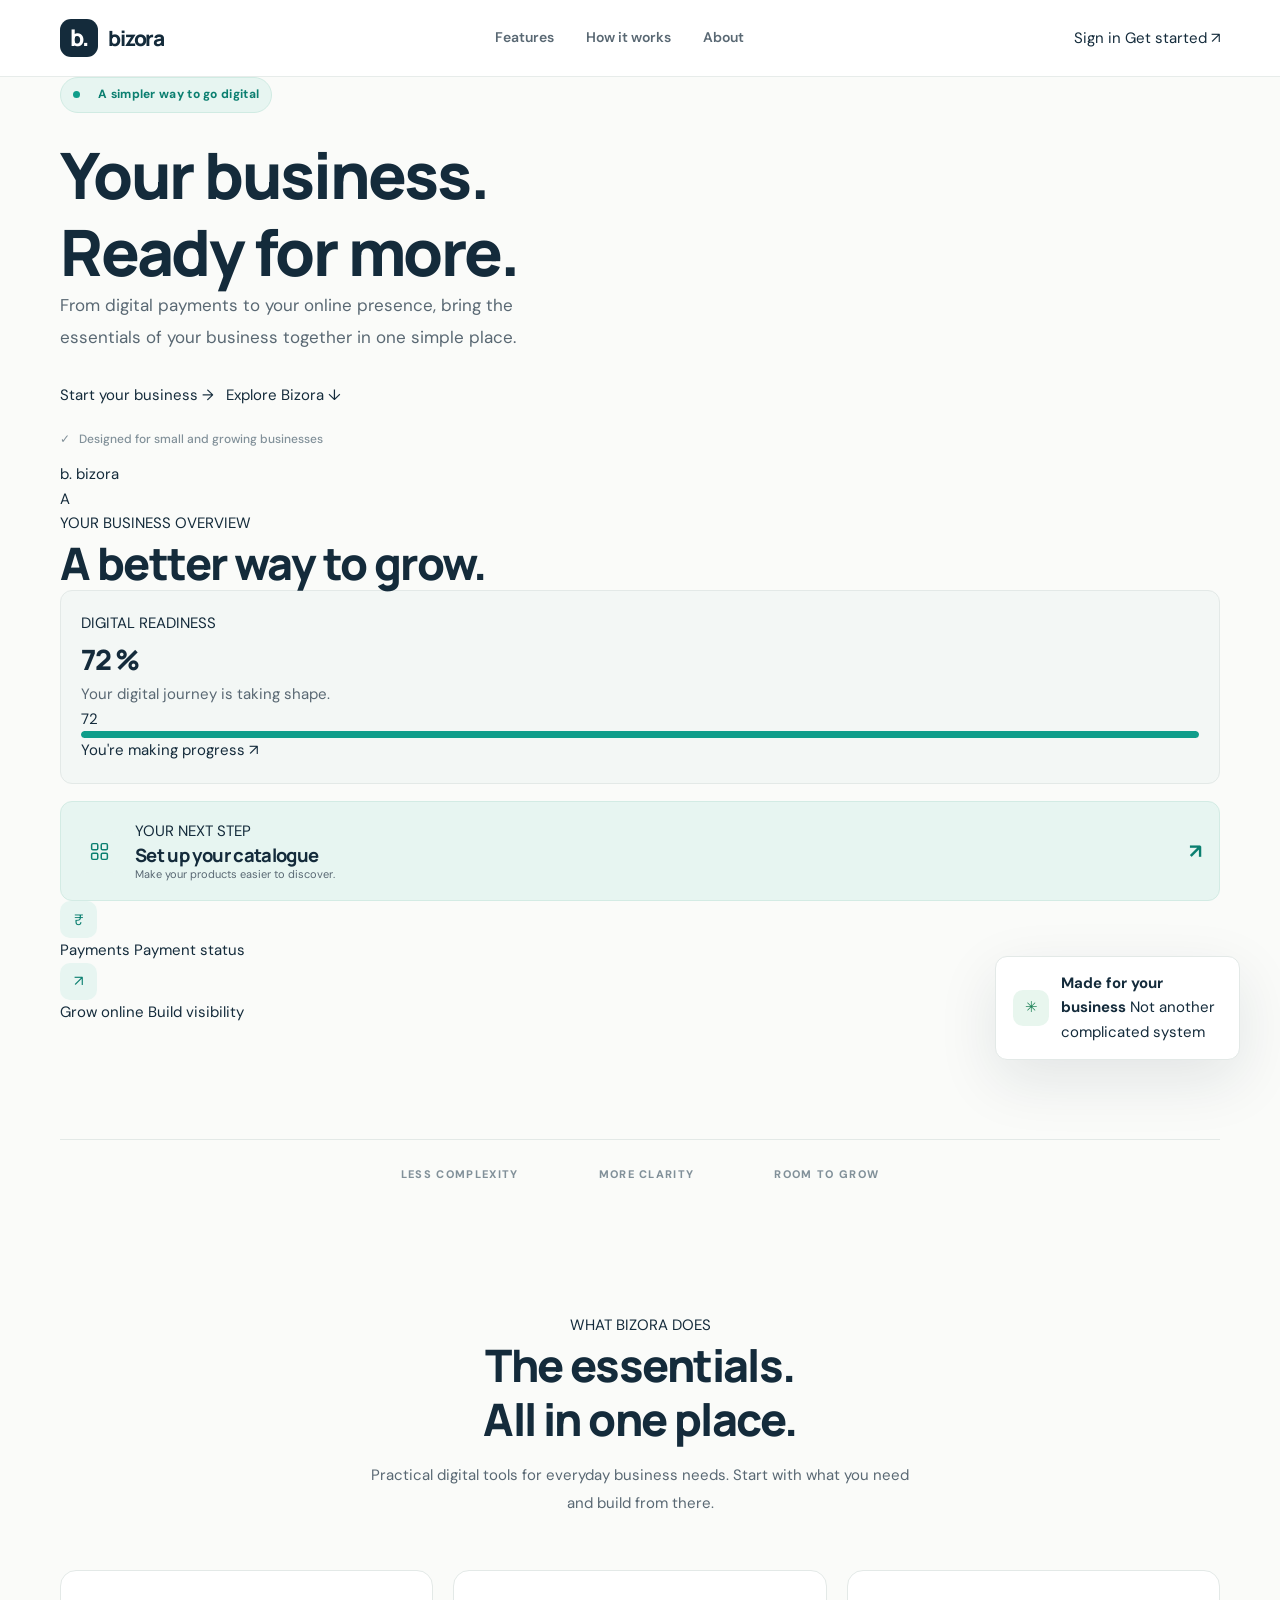
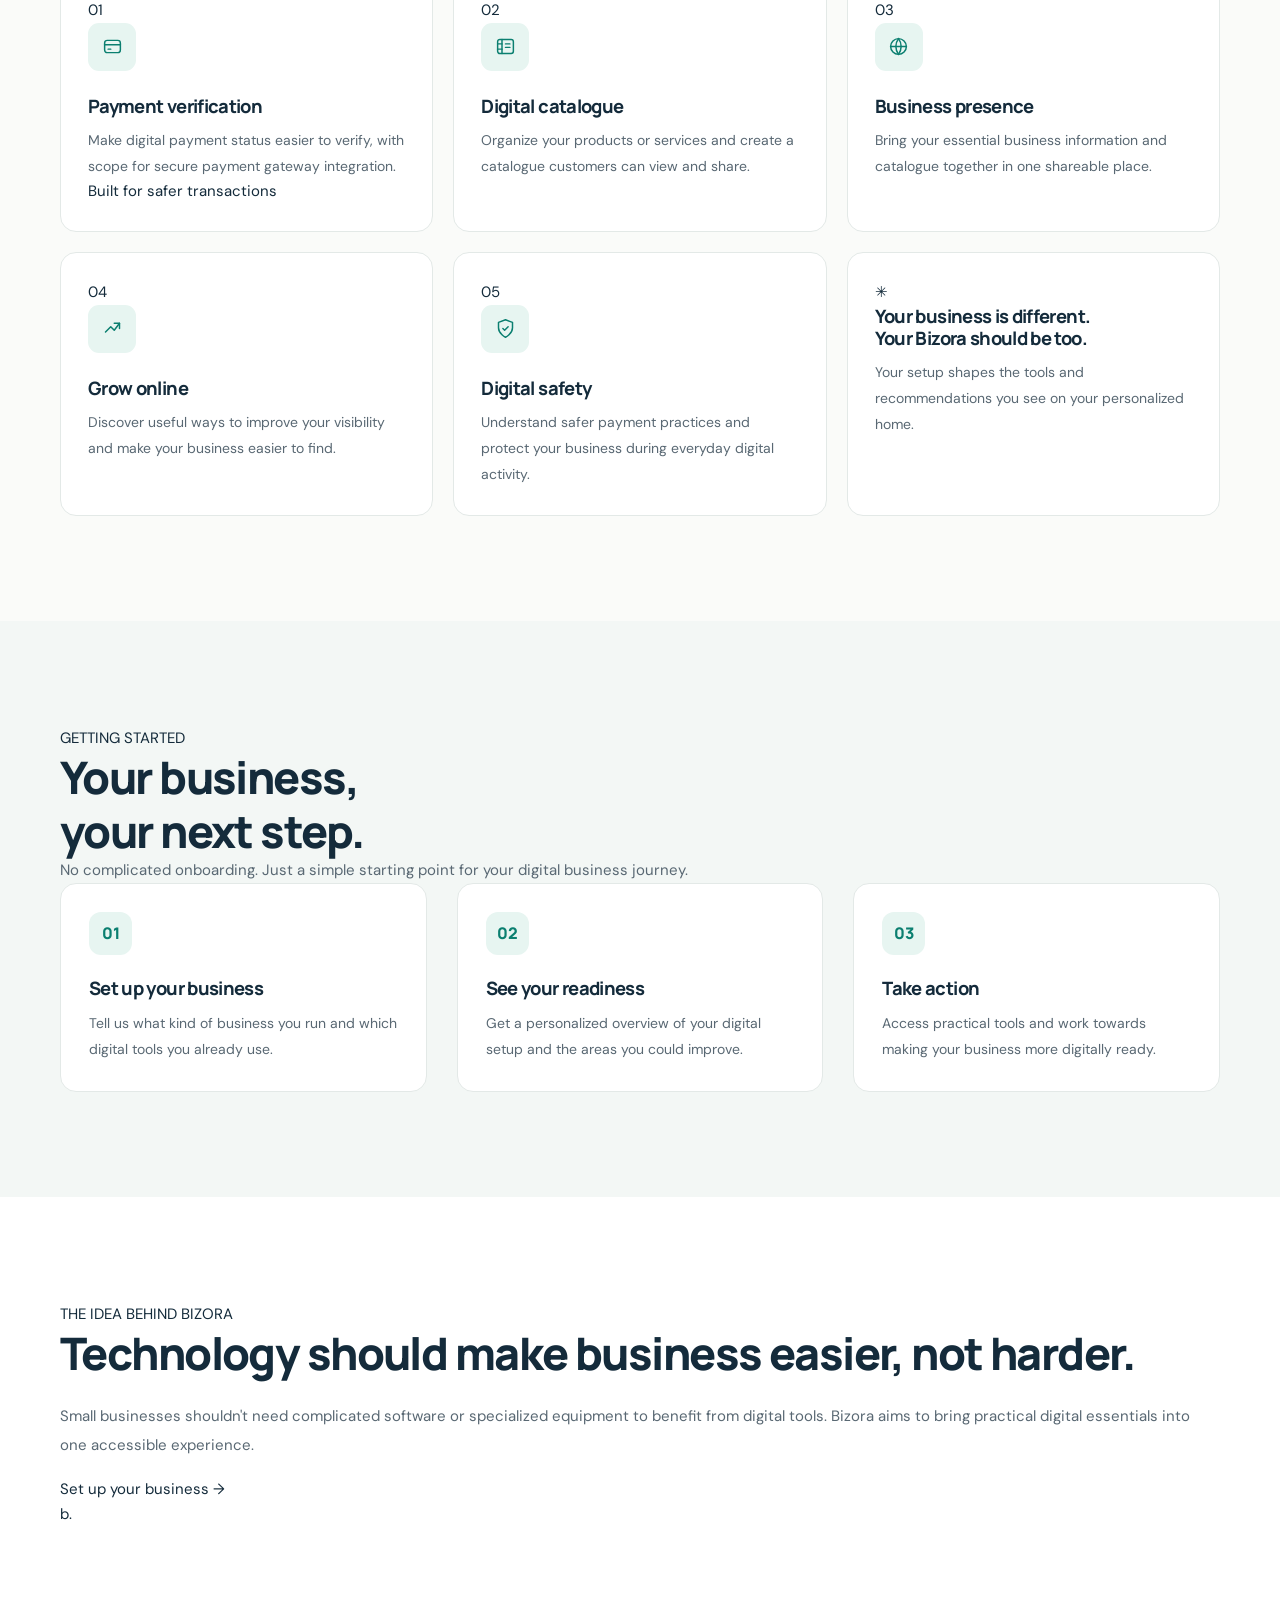
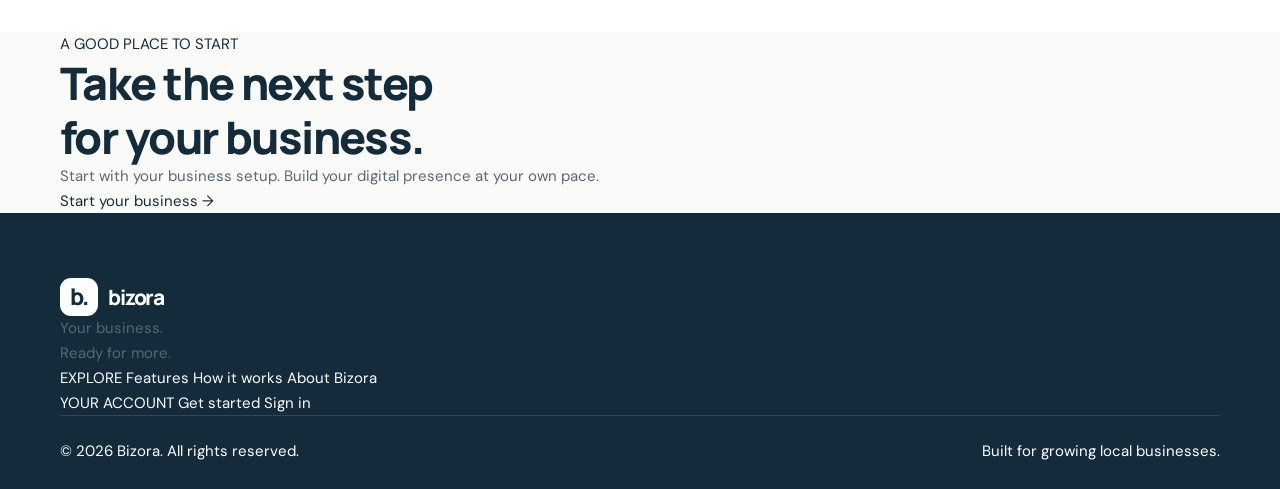
==== index.html @ ee517cd7 "Rename home.html to index.html" ====
<!DOCTYPE html>
<html lang="en">
<head>
    <meta charset="UTF-8">
    <meta name="viewport" content="width=device-width, initial-scale=1.0">

    <meta name="theme-color" content="#f8faf8">
    <meta
        name="description"
        content="Bizora helps small and growing businesses simplify digital payments, create product catalogues, improve online presence and stay safer online."
    >

    <title>Bizora — Your Business, Digitally Ready</title>

    <!-- Fonts -->
    <link rel="preconnect" href="https://fonts.googleapis.com">
    <link rel="preconnect" href="https://fonts.gstatic.com" crossorigin>
    <link
        href="https://fonts.googleapis.com/css2?family=DM+Sans:wght@400;500;600;700&family=Manrope:wght@400;500;600;700;800&display=swap"
        rel="stylesheet"
    >

    <!-- Stylesheet -->
    <link rel="stylesheet" href="style.css">

    <!-- JavaScript -->
    <script src="home.js" defer></script>
</head>

<body>

    <!-- =========================
         HEADER
    ========================== -->

    <header class="site-header">
        <div class="container header-inner">

            <a href="home.html" class="brand" aria-label="Bizora home">
                <span class="brand-mark" aria-hidden="true">b.</span>
                <span class="brand-name">bizora</span>
            </a>

            <nav class="desktop-nav" aria-label="Main navigation">
                <a href="#features">Features</a>
                <a href="#how-it-works">How it works</a>
                <a href="#about">About</a>
            </nav>

            <div class="header-actions">
                <a href="login.html" class="sign-in-link">Sign in</a>

                <a href="register.html" class="button button-small button-dark">
                    Get started
                    <span aria-hidden="true">↗</span>
                </a>
            </div>

        </div>
    </header>


    <main>

        <!-- =========================
             HERO SECTION
        ========================== -->

        <section class="hero-section">
            <div class="hero-background" aria-hidden="true"></div>

            <div class="container hero-layout">

                <div class="hero-content">

                    <div class="eyebrow">
                        <span class="status-dot"></span>
                        A simpler way to go digital
                    </div>

                    <h1>
                        Your business.<br>
                        <span class="heading-accent">Ready for more.</span>
                    </h1>

                    <p class="hero-description">
                        From digital payments to your online presence,
                        bring the essentials of your business together
                    in one simple place.
                    </p>

                    <div class="hero-actions">

                        <a href="register.html" class="button button-dark button-large">
                            Start your business
                            <span aria-hidden="true">→</span>
                        </a>

                        <a href="#features" class="text-link">
                            Explore Bizora
                            <span aria-hidden="true">↓</span>
                        </a>

                    </div>

                    <div class="hero-note">
                        <span aria-hidden="true">✓</span>
                        Designed for small and growing businesses
                    </div>

                </div>


                <!-- Product preview -->

                <div class="hero-visual" aria-label="Preview of the Bizora business dashboard">

                    <div class="visual-decoration visual-decoration-one"></div>
                    <div class="visual-decoration visual-decoration-two"></div>

                    <div class="preview-window">

                        <div class="preview-topbar">

                            <div class="preview-brand">
                                <span class="preview-brand-mark">b.</span>
                                <span>bizora</span>
                            </div>

                            <span class="preview-avatar" aria-hidden="true">A</span>

                        </div>


                        <div class="preview-content">

                            <div class="preview-greeting">
                                <span>YOUR BUSINESS OVERVIEW</span>
                                <h2>A better way to grow.</h2>
                            </div>


                            <!-- Readiness preview -->

                            <div class="readiness-card">

                                <div class="readiness-card-top">

                                    <div>
                                        <span class="card-overline">
                                            DIGITAL READINESS
                                        </span>

                                        <div class="readiness-number">
                                            <span>72</span>
                                            <span class="readiness-percent">%</span>
                                        </div>

                                        <p class="readiness-caption">
                                            Your digital journey is taking shape.
                                        </p>
                                    </div>

                                    <div
                                        class="readiness-ring"
                                        role="img"
                                        aria-label="Illustrative digital readiness score of 72 percent"
                                    >
                                        <div class="readiness-ring-inner">
                                            <span>72</span>
                                        </div>
                                    </div>

                                </div>

                                <div
                                    class="progress-track"
                                    role="presentation"
                                >
                                    <div class="progress-fill"></div>
                                </div>

                                <div class="readiness-footer">
                                    <span>You're making progress</span>
                                    <span class="progress-indicator">↗</span>
                                </div>

                            </div>


                            <!-- Recommended action -->

                            <div class="recommendation-card">

                                <div class="recommendation-icon" aria-hidden="true">
                                    <svg
                                        viewBox="0 0 24 24"
                                        fill="none"
                                        stroke="currentColor"
                                        stroke-width="1.7"
                                        stroke-linecap="round"
                                        stroke-linejoin="round"
                                    >
                                        <rect x="3" y="3" width="7" height="7" rx="1.5"/>
                                        <rect x="14" y="3" width="7" height="7" rx="1.5"/>
                                        <rect x="3" y="14" width="7" height="7" rx="1.5"/>
                                        <rect x="14" y="14" width="7" height="7" rx="1.5"/>
                                    </svg>
                                </div>

                                <div class="recommendation-content">
                                    <span class="recommendation-label">
                                        YOUR NEXT STEP
                                    </span>

                                    <h3>Set up your catalogue</h3>

                                    <p>
                                        Make your products easier to discover.
                                    </p>
                                </div>

                                <span class="recommendation-arrow" aria-hidden="true">
                                    ↗
                                </span>

                            </div>


                            <!-- Feature preview -->

                            <div class="preview-quick-actions">

                                <div class="preview-action">
                                    <span class="quick-action-icon payment-icon" aria-hidden="true">
                                        ₹
                                    </span>

                                    <span class="quick-action-title">
                                        Payments
                                    </span>

                                    <span class="quick-action-description">
                                        Payment status
                                    </span>
                                </div>

                                <div class="preview-action">
                                    <span class="quick-action-icon growth-icon" aria-hidden="true">
                                        ↗
                                    </span>

                                    <span class="quick-action-title">
                                        Grow online
                                    </span>

                                    <span class="quick-action-description">
                                        Build visibility
                                    </span>
                                </div>

                            </div>

                        </div>

                    </div>


                    <!-- Floating decorative note -->

                    <div class="floating-note">
                        <span class="floating-note-icon" aria-hidden="true">✳</span>

                        <div>
                            <strong>Made for your business</strong>
                            <span>Not another complicated system</span>
                        </div>
                    </div>

                </div>

            </div>


            <div class="container hero-bottom">
                <span>LESS COMPLEXITY</span>
                <span class="hero-bottom-line"></span>
                <span>MORE CLARITY</span>
                <span class="hero-bottom-line"></span>
                <span>ROOM TO GROW</span>
            </div>

        </section>


        <!-- =========================
             FEATURES
        ========================== -->

        <section class="features-section section-padding" id="features">

            <div class="container">

                <div class="section-heading">

                    <div>
                        <span class="section-eyebrow">
                            WHAT BIZORA DOES
                        </span>

                        <h2>
                            The essentials.<br>
                            <span class="heading-accent">All in one place.</span>
                        </h2>
                    </div>

                    <p>
                        Practical digital tools for everyday business needs.
                        Start with what you need and build from there.
                    </p>

                </div>


                <div class="features-grid">

                    <!-- Feature 1 -->

                    <article class="feature-card feature-card-primary">

                        <div class="feature-card-top">
                            <span class="feature-number">01</span>

                            <span class="feature-icon" aria-hidden="true">
                                <svg
                                    viewBox="0 0 24 24"
                                    fill="none"
                                    stroke="currentColor"
                                    stroke-width="1.7"
                                    stroke-linecap="round"
                                    stroke-linejoin="round"
                                >
                                    <rect x="3" y="5" width="18" height="14" rx="3"/>
                                    <path d="M3 10h18"/>
                                    <path d="M7 15h3"/>
                                </svg>
                            </span>
                        </div>

                        <h3>Payment verification</h3>

                        <p>
                            Make digital payment status easier to verify,
                            with scope for secure payment gateway integration.
                        </p>

                        <span class="feature-status">
                            Built for safer transactions
                        </span>

                    </article>


                    <!-- Feature 2 -->

                    <article class="feature-card">

                        <div class="feature-card-top">
                            <span class="feature-number">02</span>

                            <span class="feature-icon" aria-hidden="true">
                                <svg
                                    viewBox="0 0 24 24"
                                    fill="none"
                                    stroke="currentColor"
                                    stroke-width="1.7"
                                    stroke-linecap="round"
                                    stroke-linejoin="round"
                                >
                                    <rect x="3" y="4" width="18" height="16" rx="2.5"/>
                                    <path d="M8 4v16"/>
                                    <path d="M3 9h5"/>
                                    <path d="M3 15h5"/>
                                    <path d="M12 9h5"/>
                                    <path d="M12 13h5"/>
                                </svg>
                            </span>
                        </div>

                        <h3>Digital catalogue</h3>

                        <p>
                            Organize your products or services and create
                            a catalogue customers can view and share.
                        </p>

                    </article>


                    <!-- Feature 3 -->

                    <article class="feature-card">

                        <div class="feature-card-top">
                            <span class="feature-number">03</span>

                            <span class="feature-icon" aria-hidden="true">
                                <svg
                                    viewBox="0 0 24 24"
                                    fill="none"
                                    stroke="currentColor"
                                    stroke-width="1.7"
                                    stroke-linecap="round"
                                    stroke-linejoin="round"
                                >
                                    <circle cx="12" cy="12" r="9"/>
                                    <path d="M3 12h18"/>
                                    <path d="M12 3a15 15 0 0 1 0 18"/>
                                    <path d="M12 3a15 15 0 0 0 0 18"/>
                                </svg>
                            </span>
                        </div>

                        <h3>Business presence</h3>

                        <p>
                            Bring your essential business information and
                            catalogue together in one shareable place.
                        </p>

                    </article>


                    <!-- Feature 4 -->

                    <article class="feature-card">

                        <div class="feature-card-top">
                            <span class="feature-number">04</span>

                            <span class="feature-icon" aria-hidden="true">
                                <svg
                                    viewBox="0 0 24 24"
                                    fill="none"
                                    stroke="currentColor"
                                    stroke-width="1.7"
                                    stroke-linecap="round"
                                    stroke-linejoin="round"
                                >
                                    <path d="M4 16l6-6 4 4 6-8"/>
                                    <path d="M14 6h6v6"/>
                                </svg>
                            </span>
                        </div>

                        <h3>Grow online</h3>

                        <p>
                            Discover useful ways to improve your visibility
                            and make your business easier to find.
                        </p>

                    </article>


                    <!-- Feature 5 -->

                    <article class="feature-card">

                        <div class="feature-card-top">
                            <span class="feature-number">05</span>

                            <span class="feature-icon" aria-hidden="true">
                                <svg
                                    viewBox="0 0 24 24"
                                    fill="none"
                                    stroke="currentColor"
                                    stroke-width="1.7"
                                    stroke-linecap="round"
                                    stroke-linejoin="round"
                                >
                                    <path d="M12 22s8-4 8-11V5l-8-3-8 3v6c0 7 8 11 8 11z"/>
                                    <path d="m9 12 2 2 4-4"/>
                                </svg>
                            </span>
                        </div>

                        <h3>Digital safety</h3>

                        <p>
                            Understand safer payment practices and protect
                            your business during everyday digital activity.
                        </p>

                    </article>


                    <!-- Feature 6 -->

                    <article class="feature-card feature-card-note">

                        <span class="note-symbol" aria-hidden="true">✳</span>

                        <h3>
                            Your business is different.<br>
                            Your Bizora should be too.
                        </h3>

                        <p>
                            Your setup shapes the tools and recommendations
                            you see on your personalized home.
                        </p>

                    </article>

                </div>

            </div>

        </section>


        <!-- =========================
             HOW IT WORKS
        ========================== -->

        <section class="how-section section-padding" id="how-it-works">

            <div class="container">

                <div class="how-heading">

                    <span class="section-eyebrow">
                        GETTING STARTED
                    </span>

                    <h2>
                        Your business,<br>
                        <span class="heading-accent">your next step.</span>
                    </h2>

                    
                    <p>
                        No complicated onboarding. Just a simple starting point
                        for your digital business journey.
                    </p>

                </div>


                <div class="steps-grid">

                    <article class="step-card">

                        <div class="step-top">
                            <span class="step-number">01</span>
                            <span class="step-line"></span>
                        </div>

                        <h3>Set up your business</h3>

                        <p>
                            Tell us what kind of business you run and which
                            digital tools you already use.
                        </p>

                    </article>


                    <article class="step-card">

                        <div class="step-top">
                            <span class="step-number">02</span>
                            <span class="step-line"></span>
                        </div>

                        <h3>See your readiness</h3>

                        <p>
                            Get a personalized overview of your digital setup
                            and the areas you could improve.
                        </p>

                    </article>


                    <article class="step-card">

                        <div class="step-top">
                            <span class="step-number">03</span>
                            <span class="step-line"></span>
                        </div>

                        <h3>Take action</h3>

                        <p>
                            Access practical tools and work towards making
                            your business more digitally ready.
                        </p>

                    </article>

                </div>

            </div>

        </section>


        <!-- =========================
             ABOUT
        ========================== -->

        <section class="about-section section-padding" id="about">

            <div class="container">

                <div class="about-card">

                    <div class="about-content">

                        <span class="section-eyebrow">
                            THE IDEA BEHIND BIZORA
                        </span>

                        <h2>
                            Technology should make business easier,
                            <span>not harder.</span>
                        </h2>

                        <p>
                            Small businesses shouldn't need complicated software
                            or specialized equipment to benefit from digital tools.
                            Bizora aims to bring practical digital essentials
                            into one accessible experience.
                        </p>

                        <a href="register.html" class="button button-light button-large">
                            Set up your business
                            <span aria-hidden="true">→</span>
                        </a>

                    </div>

                    <div class="about-decoration" aria-hidden="true">

                        <div class="about-circle about-circle-one"></div>
                        <div class="about-circle about-circle-two"></div>
                        <div class="about-circle about-circle-three"></div>

                        <div class="about-center-mark">b.</div>

                    </div>

                </div>

            </div>

        </section>


        <!-- =========================
             FINAL CTA
        ========================== -->

        <section class="final-cta-section">

            <div class="container final-cta-inner">

                <div>
                    <span class="section-eyebrow">
                        A GOOD PLACE TO START
                    </span>

                    <h2>
                        Take the next step<br>
                        for your business.
                    </h2>

                    <p>
                        Start with your business setup. Build your digital
                        presence at your own pace.
                    </p>
                </div>

                <a href="register.html" class="button button-dark button-large">
                    Start your business
                    <span aria-hidden="true">→</span>
                </a>

            </div>

        </section>

    </main>


    <!-- =========================
         FOOTER
    ========================== -->

    <footer class="site-footer">

        <div class="container">

            <div class="footer-main">

                <div class="footer-brand-block">

                    <a href="home.html" class="brand" aria-label="Bizora home">
                        <span class="brand-mark" aria-hidden="true">b.</span>
                        <span class="brand-name">bizora</span>
                    </a>

                    <p>
                        Your business.<br>
                        Ready for more.
                    </p>

                </div>


                <div class="footer-links-group">

                    <span class="footer-heading">EXPLORE</span>

                    <a href="#features">Features</a>
                    <a href="#how-it-works">How it works</a>
                    <a href="#about">About Bizora</a>

                </div>


                <div class="footer-links-group">

                    <span class="footer-heading">YOUR ACCOUNT</span>

                    <a href="register.html">Get started</a>
                    <a href="login.html">Sign in</a>

                </div>

            </div>


            <div class="footer-bottom">

                <span>
                    © <span id="current-year">2026</span> Bizora.
                    All rights reserved.
                </span>

                <span class="footer-tagline">
                    Built for growing local businesses.
                </span>

            </div>

        </div>

    </footer>

</body>
</html>
---- style.css ----
/* =========================================
   BIZORA — PREMIUM SAAS DESIGN SYSTEM
   Theme: Deep Navy + Fresh Teal + Warm White
   ========================================= */

/* ---------- 1. DESIGN TOKENS ---------- */

:root {
  --primary: #0F9D8A;
  --primary-hover: #0B7F70;
  --primary-light: #E7F5F1;

  --navy: #142B3B;
  --navy-light: #203F51;

  --background: #FAFBF9;
  --surface: #FFFFFF;
  --surface-soft: #F3F7F5;

  --text: #142B3B;
  --text-secondary: #596873;
  --text-muted: #819099;

  --border: #E3E9E7;
  --border-strong: #D3DEDA;

  --success: #21845A;
  --success-light: #E8F6EE;

  --warning: #B7791F;
  --warning-light: #FFF5E3;

  --error: #C44747;
  --error-light: #FDECEC;

  --shadow-sm: 0 2px 8px rgba(20, 43, 59, 0.04);
  --shadow-md: 0 8px 24px rgba(20, 43, 59, 0.07);
  --shadow-lg: 0 20px 60px rgba(20, 43, 59, 0.10);

  --radius-sm: 8px;
  --radius-md: 12px;
  --radius-lg: 16px;
  --radius-xl: 24px;

  --container: 1160px;

  --font-heading: "Manrope", sans-serif;
  --font-body: "DM Sans", sans-serif;

  --transition: 180ms ease;
}


/* ---------- 2. RESET & GLOBAL ---------- */

* {
  margin: 0;
  padding: 0;
  box-sizing: border-box;
}

html {
  scroll-behavior: smooth;
  scroll-padding-top: 90px;
}

body {
  font-family: var(--font-body);
  color: var(--text);
  background: var(--background);
  line-height: 1.65;
  font-size: 15px;
  -webkit-font-smoothing: antialiased;
  text-rendering: optimizeLegibility;
}

body,
button,
input,
textarea,
select {
  font-family: var(--font-body);
}

button,
input,
textarea,
select {
  font-size: inherit;
}

button,
a {
  -webkit-tap-highlight-color: transparent;
}

button {
  cursor: pointer;
}

a {
  color: inherit;
  text-decoration: none;
}

img,
svg {
  display: block;
  max-width: 100%;
}

ul {
  list-style: none;
}

h1,
h2,
h3,
h4 {
  font-family: var(--font-heading);
  color: var(--navy);
  line-height: 1.2;
  letter-spacing: -0.035em;
}

h1 {
  font-size: clamp(2.5rem, 5vw, 4.2rem);
  font-weight: 800;
}

h2 {
  font-size: clamp(2rem, 3.5vw, 2.8rem);
  font-weight: 800;
}

h3 {
  font-size: 1.15rem;
  font-weight: 750;
}

p {
  color: var(--text-secondary);
}

::selection {
  color: var(--navy);
  background: #BDECE2;
}

:focus-visible {
  outline: 3px solid rgba(15, 157, 138, 0.45);
  outline-offset: 3px;
}


/* ---------- 3. REUSABLE LAYOUT ---------- */

.container {
  width: min(var(--container), calc(100% - 48px));
  margin-inline: auto;
}

section {
  position: relative;
}

section[id] {
  scroll-margin-top: 90px;
}


/* ---------- 4. HEADER & NAVIGATION ---------- */

header {
  position: sticky;
  top: 0;
  z-index: 100;
  background: rgba(255, 255, 255, 0.92);
  border-bottom: 1px solid rgba(227, 233, 231, 0.85);
  backdrop-filter: blur(16px);
  -webkit-backdrop-filter: blur(16px);
}

header .container {
  min-height: 76px;
  display: flex;
  align-items: center;
  justify-content: space-between;
  gap: 28px;
}

/* Brand */

.brand,
.logo,
.brand-link {
  display: inline-flex;
  align-items: center;
  gap: 10px;
  flex-shrink: 0;
}

.brand-mark,
.logo-mark {
  width: 38px;
  height: 38px;
  display: grid;
  place-items: center;
  border-radius: 11px;
  background: var(--navy);
  color: #FFFFFF;
  font-family: var(--font-heading);
  font-size: 23px;
  font-weight: 800;
  letter-spacing: -0.07em;
}

.brand-name,
.logo-name {
  color: var(--navy);
  font-family: var(--font-heading);
  font-size: 21px;
  font-weight: 800;
  letter-spacing: -0.055em;
}

/* Navigation */

nav {
  display: flex;
  align-items: center;
  gap: 32px;
}

nav a {
  position: relative;
  color: var(--text-secondary);
  font-size: 14px;
  font-weight: 600;
  transition: color var(--transition);
}

nav a:hover {
  color: var(--primary);
}

nav a:not(.btn)::after {
  content: "";
  position: absolute;
  left: 0;
  right: 100%;
  bottom: -7px;
  height: 2px;
  background: var(--primary);
  transition: right var(--transition);
}

nav a:not(.btn):hover::after {
  right: 0;
}


/* ---------- 5. BUTTONS ---------- */

.btn {
  display: inline-flex;
  align-items: center;
  justify-content: center;
  gap: 9px;
  min-height: 46px;
  padding: 12px 21px;
  border: 1px solid transparent;
  border-radius: var(--radius-sm);
  font-size: 14px;
  font-weight: 700;
  line-height: 1.3;
  text-align: center;
  transition:
    background var(--transition),
    color var(--transition),
    border-color var(--transition),
    transform var(--transition),
    box-shadow var(--transition);
}

.btn:hover {
  transform: translateY(-2px);
}

.btn-primary {
  color: #FFFFFF;
  background: var(--primary);
  border-color: var(--primary);
  box-shadow: 0 4px 10px rgba(15, 157, 138, 0.13);
}

.btn-primary:hover {
  color: #FFFFFF;
  background: var(--primary-hover);
  border-color: var(--primary-hover);
  box-shadow: 0 7px 18px rgba(15, 157, 138, 0.2);
}

.btn-secondary {
  color: var(--navy);
  background: #FFFFFF;
  border-color: var(--border-strong);
}

.btn-secondary:hover {
  color: var(--primary-hover);
  background: var(--primary-light);
  border-color: #B9E4DA;
}

.btn:active {
  transform: translateY(0);
}


/* ---------- 6. HERO SECTION ---------- */

.hero {
  overflow: hidden;
  padding: 92px 0 0;
  background:
    radial-gradient(
      ellipse at 80% 35%,
      rgba(15, 157, 138, 0.07),
      transparent 42%
    ),
    var(--background);
}

.hero .container {
  position: relative;
}

.hero-grid {
  display: grid;
  grid-template-columns: minmax(0, 1fr) minmax(0, 0.92fr);
  align-items: center;
  gap: 70px;
}

.hero-content {
  max-width: 600px;
}

.eyebrow {
  display: inline-flex;
  align-items: center;
  gap: 9px;
  margin-bottom: 24px;
  padding: 7px 12px;
  color: var(--primary-hover);
  background: var(--primary-light);
  border: 1px solid #D0EBE3;
  border-radius: 100px;
  font-size: 12px;
  font-weight: 750;
  letter-spacing: 0.025em;
}

.eyebrow::before {
  content: "";
  width: 7px;
  height: 7px;
  flex-shrink: 0;
  background: var(--primary);
  border-radius: 50%;
}

.hero h1 {
  max-width: 610px;
  margin-bottom: 24px;
}

.hero h1 span,
.hero h1 strong {
  color: var(--primary);
}

.hero-content > p,
.hero-description {
  max-width: 510px;
  margin-bottom: 30px;
  font-size: 17px;
  line-height: 1.85;
}

.hero-actions {
  display: flex;
  flex-wrap: wrap;
  align-items: center;
  gap: 12px;
}

.hero-note,
.hero-caption {
  display: flex;
  align-items: center;
  gap: 9px;
  margin-top: 22px;
  color: var(--text-muted);
  font-size: 12px;
  font-weight: 500;
}

.hero-note svg,
.hero-caption svg {
  width: 16px;
  height: 16px;
  color: var(--success);
}


/* ---------- 7. HERO PRODUCT PREVIEW ---------- */

.hero-visual {
  position: relative;
  min-width: 0;
  padding: 12px 0 38px;
}

.dashboard-preview,
.preview-card,
.dashboard-card {
  background: var(--surface);
  border: 1px solid var(--border);
  border-radius: var(--radius-lg);
  box-shadow: var(--shadow-md);
}

.dashboard-preview {
  position: relative;
  z-index: 1;
  padding: 25px;
}

.preview-header,
.dashboard-preview-header,
.card-header {
  display: flex;
  align-items: center;
  justify-content: space-between;
  gap: 16px;
}

.preview-header {
  margin-bottom: 25px;
}

.preview-header h3,
.dashboard-preview-header h3 {
  font-size: 17px;
}

.preview-header p,
.dashboard-preview-header p {
  margin-top: 4px;
  font-size: 12px;
}

.preview-badge,
.status-badge {
  display: inline-flex;
  align-items: center;
  gap: 6px;
  padding: 6px 10px;
  color: var(--success);
  background: var(--success-light);
  border-radius: 100px;
  font-size: 11px;
  font-weight: 750;
  white-space: nowrap;
}

.readiness-card {
  padding: 20px;
  background: var(--surface-soft);
  border: 1px solid var(--border);
  border-radius: var(--radius-md);
}

.readiness-top {
  display: flex;
  justify-content: space-between;
  align-items: flex-start;
  gap: 12px;
  margin-bottom: 16px;
}

.readiness-top p {
  font-size: 12px;
  font-weight: 600;
}

.readiness-number {
  color: var(--navy);
  font-family: var(--font-heading);
  font-size: 28px;
  font-weight: 800;
  letter-spacing: -0.05em;
}

.progress-track,
.progress-bar-track {
  height: 7px;
  overflow: hidden;
  background: #DDE8E4;
  border-radius: 100px;
}

.progress-fill,
.progress-bar-fill {
  height: 100%;
  background: var(--primary);
  border-radius: inherit;
  transition: width 500ms ease;
}

.readiness-card > p {
  margin-top: 13px;
  font-size: 12px;
  line-height: 1.6;
}

.recommendation-card {
  display: flex;
  align-items: center;
  gap: 14px;
  margin-top: 17px;
  padding: 17px;
  background: var(--primary-light);
  border: 1px solid #D3EBE4;
  border-radius: var(--radius-md);
}

.recommendation-icon,
.feature-icon {
  display: grid;
  place-items: center;
  flex-shrink: 0;
  color: var(--primary-hover);
  background: var(--primary-light);
  border-radius: 11px;
}

.recommendation-icon {
  width: 43px;
  height: 43px;
}

.recommendation-icon svg,
.feature-icon svg {
  width: 21px;
  height: 21px;
}

.recommendation-content {
  flex: 1;
  min-width: 0;
}

.recommendation-content h4 {
  margin-bottom: 4px;
  font-family: var(--font-heading);
  font-size: 13px;
  letter-spacing: -0.02em;
}

.recommendation-content p {
  font-size: 11px;
  line-height: 1.6;
}

.recommendation-arrow {
  color: var(--primary-hover);
  font-size: 20px;
  font-weight: 700;
}

.quick-actions {
  display: grid;
  grid-template-columns: repeat(2, minmax(0, 1fr));
  gap: 12px;
  margin-top: 17px;
}

.quick-action,
.quick-action-card {
  display: flex;
  align-items: center;
  gap: 12px;
  padding: 15px;
  background: #FFFFFF;
  border: 1px solid var(--border);
  border-radius: var(--radius-md);
  transition:
    border-color var(--transition),
    transform var(--transition);
}

.quick-action:hover,
.quick-action-card:hover {
  border-color: #A8DCD0;
  transform: translateY(-2px);
}

.quick-action-icon {
  display: grid;
  place-items: center;
  width: 37px;
  height: 37px;
  flex-shrink: 0;
  color: var(--primary-hover);
  background: var(--primary-light);
  border-radius: 10px;
}

.quick-action-icon svg {
  width: 18px;
  height: 18px;
}

.quick-action h4,
.quick-action-card h4 {
  font-family: var(--font-heading);
  font-size: 12px;
  font-weight: 750;
  letter-spacing: -0.015em;
}

.quick-action p,
.quick-action-card p {
  margin-top: 4px;
  font-size: 11px;
  line-height: 1.5;
}

.floating-note {
  position: absolute;
  right: -20px;
  bottom: 3px;
  z-index: 2;
  display: flex;
  align-items: center;
  gap: 12px;
  max-width: 245px;
  padding: 14px 17px;
  background: #FFFFFF;
  border: 1px solid var(--border);
  border-radius: var(--radius-md);
  box-shadow: var(--shadow-lg);
}

.floating-note-icon {
  display: grid;
  place-items: center;
  width: 36px;
  height: 36px;
  flex-shrink: 0;
  color: var(--success);
  background: var(--success-light);
  border-radius: 10px;
}

.floating-note-icon svg {
  width: 18px;
  height: 18px;
}

.floating-note h4 {
  font-family: var(--font-heading);
  font-size: 12px;
  letter-spacing: -0.015em;
}

.floating-note p {
  margin-top: 3px;
  font-size: 11px;
}


/* ---------- 8. HERO TRUST STRIP ---------- */

.hero-bottom,
.trust-strip {
  display: flex;
  justify-content: center;
  align-items: center;
  flex-wrap: wrap;
  gap: 40px;
  margin-top: 76px;
  padding: 25px 0;
  border-top: 1px solid var(--border);
}

.hero-bottom span,
.trust-strip span {
  color: var(--text-muted);
  font-size: 11px;
  font-weight: 800;
  letter-spacing: 0.12em;
}


/* ---------- 9. SECTION HEADINGS ---------- */

.section-heading {
  max-width: 650px;
  margin: 0 auto 52px;
  text-align: center;
}

.section-heading .eyebrow {
  margin-bottom: 18px;
}

.section-heading h2 {
  margin-bottom: 17px;
}

.section-heading > p {
  max-width: 550px;
  margin-inline: auto;
  font-size: 15px;
  line-height: 1.85;
}


/* ---------- 10. FEATURES SECTION ---------- */

.features,
#features {
  padding: 105px 0;
  background: var(--background);
}

.features-grid,
.feature-grid,
.features-container {
  display: grid;
  grid-template-columns: repeat(3, minmax(0, 1fr));
  gap: 20px;
}

.feature-card {
  position: relative;
  padding: 27px;
  overflow: hidden;
  background: var(--surface);
  border: 1px solid var(--border);
  border-radius: var(--radius-lg);
  transition:
    border-color var(--transition),
    box-shadow var(--transition),
    transform var(--transition);
}

.feature-card:hover {
  border-color: #B5DED5;
  box-shadow: var(--shadow-md);
  transform: translateY(-4px);
}

.feature-icon {
  width: 48px;
  height: 48px;
  margin-bottom: 24px;
}

.feature-card h3 {
  margin-bottom: 11px;
}

.feature-card p {
  font-size: 14px;
  line-height: 1.85;
}

.feature-card a {
  display: inline-flex;
  align-items: center;
  gap: 7px;
  margin-top: 20px;
  color: var(--primary-hover);
  font-size: 13px;
  font-weight: 750;
}

.feature-card a:hover {
  color: var(--navy);
}

.feature-card a span {
  transition: transform var(--transition);
}

.feature-card a:hover span {
  transform: translateX(4px);
}


/* ---------- 11. HOW IT WORKS ---------- */

.how-it-works,
#how-it-works {
  padding: 105px 0;
  background: var(--surface-soft);
}

.steps-grid,
.how-grid {
  display: grid;
  grid-template-columns: repeat(3, minmax(0, 1fr));
  gap: 30px;
}

.step-card {
  position: relative;
  padding: 28px;
  background: #FFFFFF;
  border: 1px solid var(--border);
  border-radius: var(--radius-lg);
}

.step-number {
  display: grid;
  place-items: center;
  width: 43px;
  height: 43px;
  margin-bottom: 22px;
  color: var(--primary-hover);
  background: var(--primary-light);
  border-radius: 12px;
  font-family: var(--font-heading);
  font-size: 16px;
  font-weight: 800;
}

.step-card h3 {
  margin-bottom: 12px;
}

.step-card p {
  font-size: 14px;
  line-height: 1.85;
}


/* ---------- 12. ABOUT SECTION ---------- */

.about,
#about {
  padding: 105px 0;
  background: #FFFFFF;
}

.about-grid {
  display: grid;
  grid-template-columns: minmax(0, 0.9fr) minmax(0, 1.1fr);
  align-items: center;
  gap: 80px;
}

.about-content h2 {
  margin-bottom: 22px;
}

.about-content > p {
  margin-bottom: 18px;
  font-size: 15px;
  line-height: 1.9;
}

.about-points {
  display: grid;
  gap: 14px;
  margin-top: 27px;
}

.about-points li {
  display: flex;
  align-items: flex-start;
  gap: 11px;
  color: var(--text-secondary);
  font-size: 14px;
}

.about-points li::before {
  content: "✓";
  display: grid;
  place-items: center;
  width: 22px;
  height: 22px;
  flex-shrink: 0;
  color: var(--success);
  background: var(--success-light);
  border-radius: 50%;
  font-size: 12px;
  font-weight: 800;
}

.about-visual {
  padding: 32px;
  background: var(--surface-soft);
  border: 1px solid var(--border);
  border-radius: var(--radius-xl);
}

.about-visual h3 {
  margin-bottom: 12px;
  font-size: 22px;
}

.about-visual p {
  font-size: 14px;
  line-height: 1.9;
}


/* ---------- 13. FINAL CALL TO ACTION ---------- */

.final-cta,
.cta-section {
  padding: 35px 0 100px;
  background: #FFFFFF;
}

.cta-box {
  position: relative;
  padding: 65px 45px;
  overflow: hidden;
  color: #FFFFFF;
  background: var(--navy);
  border-radius: var(--radius-xl);
  text-align: center;
}

.cta-box::before,
.cta-box::after {
  content: "";
  position: absolute;
  width: 240px;
  height: 240px;
  pointer-events: none;
  border: 1px solid rgba(255, 255, 255, 0.08);
  border-radius: 50%;
}

.cta-box::before {
  top: -130px;
  left: -70px;
}

.cta-box::after {
  right: -70px;
  bottom: -160px;
}

.cta-box h2 {
  position: relative;
  z-index: 1;
  max-width: 650px;
  margin: 0 auto 17px;
  color: #FFFFFF;
}

.cta-box p {
  position: relative;
  z-index: 1;
  max-width: 520px;
  margin: 0 auto 28px;
  color: #C5D2D9;
  font-size: 15px;
  line-height: 1.8;
}

.cta-box .btn {
  position: relative;
  z-index: 1;
}


/* ---------- 14. FOOTER ---------- */

footer {
  padding: 65px 0 25px;
  color: #FFFFFF;
  background: var(--navy);
}

.footer-top {
  display: flex;
  justify-content: space-between;
  gap: 50px;
  padding-bottom: 42px;
}

.footer-brand {
  max-width: 320px;
}

footer .brand-mark,
footer .logo-mark {
  color: var(--navy);
  background: #FFFFFF;
}

footer .brand-name,
footer .logo-name {
  color: #FFFFFF;
}

.footer-brand > p {
  margin-top: 18px;
  color: #B7C7D0;
  font-size: 13px;
  line-height: 1.9;
}

.footer-links {
  display: flex;
  flex-wrap: wrap;
  gap: 65px;
}

.footer-column h4 {
  margin-bottom: 17px;
  color: #FFFFFF;
  font-family: var(--font-heading);
  font-size: 13px;
  letter-spacing: -0.01em;
}

.footer-column ul {
  display: grid;
  gap: 12px;
}

.footer-column a {
  color: #B7C7D0;
  font-size: 13px;
  transition: color var(--transition);
}

.footer-column a:hover {
  color: #69D9C5;
}

.footer-bottom {
  display: flex;
  justify-content: space-between;
  align-items: center;
  flex-wrap: wrap;
  gap: 15px;
  padding-top: 23px;
  border-top: 1px solid rgba(255, 255, 255, 0.12);
}

.footer-bottom p {
  color: #A9BBC5;
  font-size: 12px;
}


/* ---------- 15. GENERAL UTILITIES ---------- */

.text-primary {
  color: var(--primary);
}

.text-muted {
  color: var(--text-muted);
}

.text-success {
  color: var(--success);
}

.bg-soft {
  background: var(--surface-soft);
}

.card {
  background: var(--surface);
  border: 1px solid var(--border);
  border-radius: var(--radius-lg);
  box-shadow: var(--shadow-sm);
}

.hidden {
  display: none !important;
}

.visually-hidden {
  position: absolute;
  width: 1px;
  height: 1px;
  padding: 0;
  margin: -1px;
  overflow: hidden;
  clip: rect(0, 0, 0, 0);
  white-space: nowrap;
  border: 0;
}


/* ---------- 16. RESPONSIVE: TABLETS ---------- */

@media (max-width: 1024px) {
  :root {
    --container: 900px;
  }

  .hero {
    padding-top: 72px;
  }

  .hero-grid {
    gap: 38px;
  }

  .hero h1 {
    font-size: clamp(2.5rem, 5vw, 3.4rem);
  }

  .floating-note {
    right: -5px;
  }

  .features-grid,
  .feature-grid,
  .features-container {
    grid-template-columns: repeat(2, minmax(0, 1fr));
  }

  .about-grid {
    gap: 45px;
  }

  .footer-links {
    gap: 35px;
  }
}


/* ---------- 17. RESPONSIVE: MOBILE ---------- */

@media (max-width: 760px) {
  .container {
    width: min(100% - 36px, 560px);
  }

  header .container {
    min-height: 68px;
    gap: 12px;
  }

  .brand-mark,
  .logo-mark {
    width: 34px;
    height: 34px;
    font-size: 21px;
  }

  .brand-name,
  .logo-name {
    font-size: 19px;
  }

  nav {
    gap: 15px;
  }

  nav a {
    font-size: 12px;
  }

  nav a[href="login.html"] {
    display: none;
  }

  nav .btn {
    min-height: 39px;
    padding: 9px 12px;
    font-size: 12px;
  }

  .hero {
    padding-top: 58px;
  }

  .hero-grid {
    grid-template-columns: 1fr;
    gap: 40px;
  }

  .hero-content {
    max-width: 100%;
  }

  .hero h1 {
    max-width: 550px;
    font-size: clamp(2.45rem, 9vw, 3.5rem);
  }

  .hero-content > p,
  .hero-description {
    font-size: 15px;
    line-height: 1.85;
  }

  .hero-actions {
    gap: 10px;
  }

  .hero-actions .btn {
    flex: 1 1 auto;
  }

  .hero-visual {
    width: 100%;
    padding-bottom: 30px;
  }

  .dashboard-preview {
    padding: 19px;
  }

  .floating-note {
    right: 8px;
    bottom: 0;
  }

  .hero-bottom,
  .trust-strip {
    gap: 18px 25px;
    margin-top: 52px;
    padding: 22px 0;
  }

  .hero-bottom span,
  .trust-strip span {
    font-size: 9px;
    letter-spacing: 0.08em;
  }

  .features,
  #features,
  .how-it-works,
  #how-it-works,
  .about,
  #about {
    padding: 75px 0;
  }

  .section-heading {
    margin-bottom: 35px;
  }

  .section-heading h2 {
    font-size: clamp(1.9rem, 7vw, 2.4rem);
  }

  .features-grid,
  .feature-grid,
  .features-container,
  .steps-grid,
  .how-grid {
    grid-template-columns: 1fr;
    gap: 15px;
  }

  .feature-card,
  .step-card {
    padding: 24px;
  }

  .feature-icon {
    margin-bottom: 19px;
  }

  .about-grid {
    grid-template-columns: 1fr;
    gap: 35px;
  }

  .about-visual {
    padding: 25px;
  }

  .final-cta,
  .cta-section {
    padding: 20px 0 75px;
  }

  .cta-box {
    padding: 48px 23px;
    border-radius: var(--radius-lg);
  }

  .cta-box h2 {
    font-size: clamp(1.8rem, 7vw, 2.35rem);
  }

  .footer-top {
    flex-direction: column;
    gap: 38px;
  }

  .footer-links {
    justify-content: flex-start;
    gap: 35px;
  }

  footer {
    padding-top: 48px;
  }
}


/* ---------- 18. RESPONSIVE: SMALL PHONES ---------- */

@media (max-width: 420px) {
  .container {
    width: calc(100% - 28px);
  }

  header .container {
    gap: 8px;
  }

  .brand,
  .logo,
  .brand-link {
    gap: 7px;
  }

  .brand-mark,
  .logo-mark {
    width: 31px;
    height: 31px;
    font-size: 19px;
    border-radius: 9px;
  }

  .brand-name,
  .logo-name {
    font-size: 17px;
  }

  nav {
    gap: 10px;
  }

  nav a {
    font-size: 11px;
  }

  nav .btn {
    min-height: 36px;
    padding: 8px 10px;
    font-size: 11px;
  }

  .hero {
    padding-top: 45px;
  }

  .hero h1 {
    font-size: 2.45rem;
  }

  .hero-actions {
    align-items: stretch;
    flex-direction: column;
  }

  .hero-actions .btn {
    width: 100%;
  }

  .dashboard-preview {
    padding: 14px;
  }

  .readiness-card {
    padding: 15px;
  }

  .quick-actions {
    gap: 8px;
  }

  .quick-action,
  .quick-action-card {
    align-items: flex-start;
    flex-direction: column;
    gap: 9px;
    padding: 12px;
  }

  .floating-note {
    right: 4px;
    max-width: 225px;
    padding: 11px 13px;
  }

  .footer-links {
    gap: 25px;
  }
}


/* ---------- 19. ACCESSIBILITY & MOTION ---------- */

@media (prefers-reduced-motion: reduce) {
  *,
  *::before,
  *::after {
    scroll-behavior: auto !important;
    animation-duration: 0.01ms !important;
    animation-iteration-count: 1 !important;
    transition-duration: 0.01ms !important;
  }
}
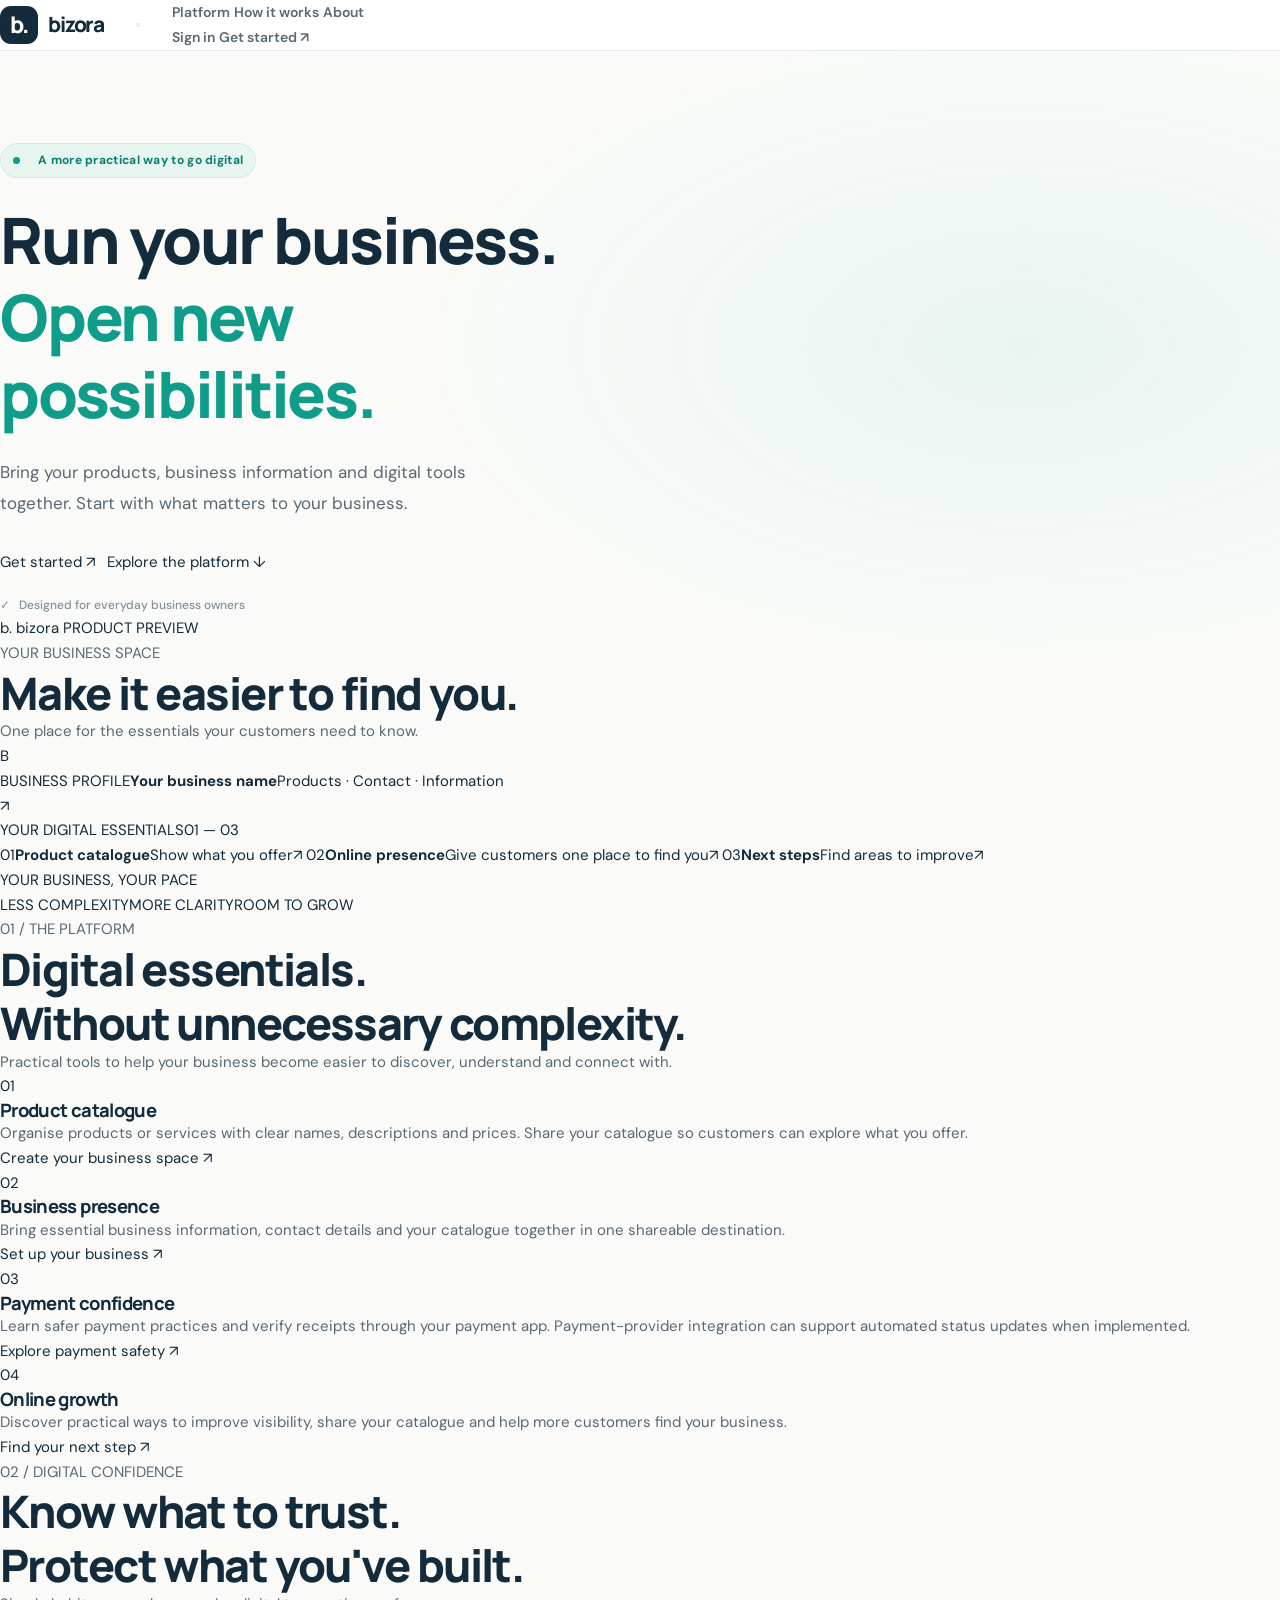
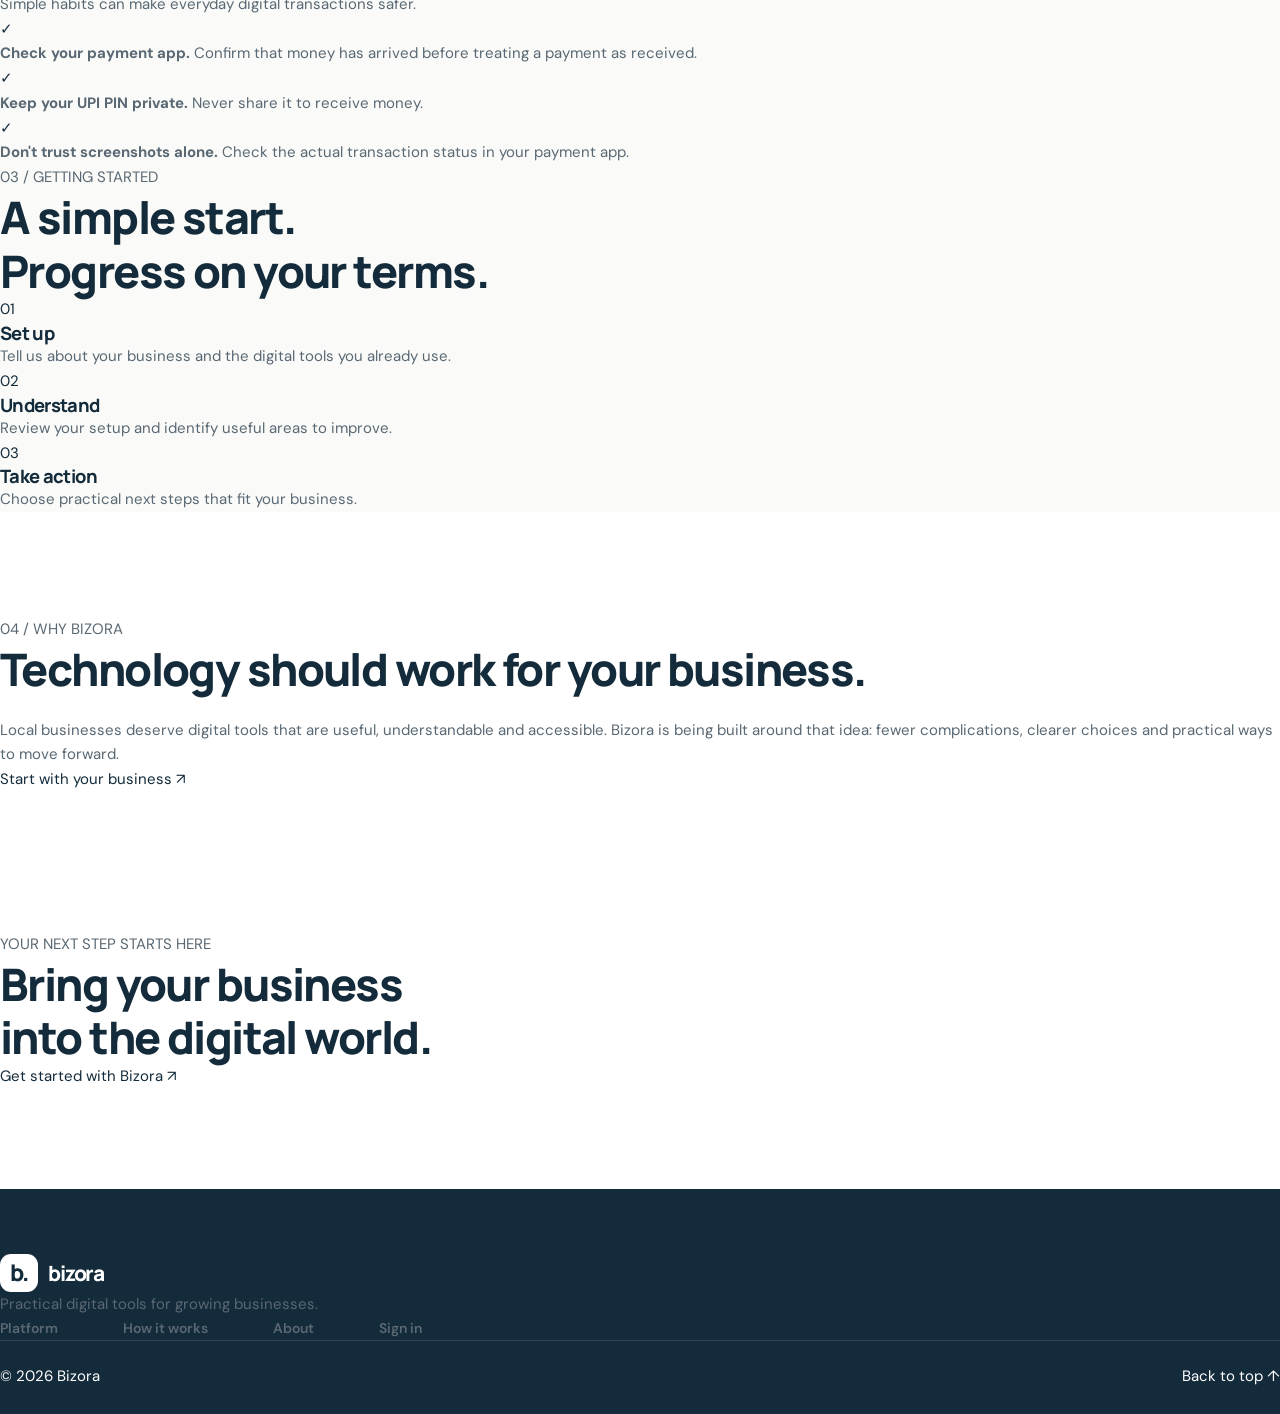
==== commit ac175887: "Update index.html" ====
--- a/index.html
+++ b/index.html
@@ -1,764 +1,156 @@
 <!DOCTYPE html>
 <html lang="en">
 <head>
-    <meta charset="UTF-8">
-    <meta name="viewport" content="width=device-width, initial-scale=1.0">
+  <meta charset="UTF-8">
+  <meta name="viewport" content="width=device-width, initial-scale=1">
+  <meta name="theme-color" content="#142B3B">
+  <meta name="description" content="Bizora helps local businesses build an online presence, share product catalogues and take practical steps towards digital growth.">
+  <title>Bizora — Business, Made More Digital</title>
+  <link rel="preconnect" href="https://fonts.googleapis.com">
+  <link rel="preconnect" href="https://fonts.gstatic.com" crossorigin>
+  <link href="https://fonts.googleapis.com/css2?family=DM+Sans:wght@400;500;600;700&family=Manrope:wght@400;500;600;700;800&display=swap" rel="stylesheet">
+  <link rel="stylesheet" href="./style.css">
+  <script src="./home.js" defer></script>
+</head>
+<body>
+  <header class="site-header" id="site-header">
+    <nav class="nav-shell" aria-label="Main navigation">
+      <a class="brand" href="#home" aria-label="Bizora home"><span class="brand-mark">b.</span><span class="brand-name">bizora</span></a>
+      <button class="menu-toggle" id="menu-toggle" type="button" aria-label="Open navigation" aria-expanded="false" aria-controls="primary-navigation"><span></span><span></span></button>
+      <div class="primary-navigation" id="primary-navigation">
+        <a href="#platform">Platform</a>
+        <a href="#approach">How it works</a>
+        <a href="#about">About</a>
+        <div class="nav-actions">
+          <a class="nav-signin" href="./login.html">Sign in</a>
+          <a class="button button-dark nav-cta" href="./register.html">Get started <span aria-hidden="true">↗</span></a>
+        </div>
+      </div>
+    </nav>
+  </header>
 
-    <meta name="theme-color" content="#f8faf8">
-    <meta
-        name="description"
-        content="Bizora helps small and growing businesses simplify digital payments, create product catalogues, improve online presence and stay safer online."
-    >
+  <main>
+    <section class="hero section-shell" id="home">
+      <div class="hero-copy">
+        <p class="eyebrow"><span class="status-dot"></span> A more practical way to go digital</p>
+        <h1>Run your business.<br><span>Open new possibilities.</span></h1>
+        <p class="hero-description">Bring your products, business information and digital tools together. Start with what matters to your business.</p>
+        <div class="hero-actions">
+          <a class="button button-dark" href="./register.html">Get started <span aria-hidden="true">↗</span></a>
+          <a class="text-link" href="#platform">Explore the platform <span aria-hidden="true">↓</span></a>
+        </div>
+        <p class="hero-note"><span aria-hidden="true">✓</span> Designed for everyday business owners</p>
+      </div>
 
-    <title>Bizora — Your Business, Digitally Ready</title>
+      <div class="product-preview" aria-label="Illustrative preview of the Bizora platform">
+        <div class="preview-topbar">
+          <a class="preview-brand" href="#home"><span class="preview-brand-mark">b.</span> bizora</a>
+          <span class="preview-label">PRODUCT PREVIEW</span>
+        </div>
+        <div class="preview-main">
+          <p class="preview-overline">YOUR BUSINESS SPACE</p>
+          <h2>Make it easier to find you.</h2>
+          <p class="preview-description">One place for the essentials your customers need to know.</p>
+          <div class="preview-business">
+            <span class="business-symbol" aria-hidden="true">B</span>
+            <div class="business-details"><span class="preview-overline">BUSINESS PROFILE</span><strong>Your business name</strong><span>Products · Contact · Information</span></div>
+            <span aria-hidden="true">↗</span>
+          </div>
+          <div class="preview-tools-heading"><span>YOUR DIGITAL ESSENTIALS</span><span>01 — 03</span></div>
+          <a class="preview-tool" href="./register.html"><span class="tool-number">01</span><span class="tool-content"><strong>Product catalogue</strong><span>Show what you offer</span></span><span class="tool-arrow" aria-hidden="true">↗</span></a>
+          <a class="preview-tool" href="./register.html"><span class="tool-number">02</span><span class="tool-content"><strong>Online presence</strong><span>Give customers one place to find you</span></span><span class="tool-arrow" aria-hidden="true">↗</span></a>
+          <a class="preview-tool" href="./register.html"><span class="tool-number">03</span><span class="tool-content"><strong>Next steps</strong><span>Find areas to improve</span></span><span class="tool-arrow" aria-hidden="true">↗</span></a>
+        </div>
+        <div class="preview-bottom"><span class="status-dot"></span> YOUR BUSINESS, YOUR PACE</div>
+      </div>
+    </section>
 
-    <!-- Fonts -->
-    <link rel="preconnect" href="https://fonts.googleapis.com">
-    <link rel="preconnect" href="https://fonts.gstatic.com" crossorigin>
-    <link
-        href="https://fonts.googleapis.com/css2?family=DM+Sans:wght@400;500;600;700&family=Manrope:wght@400;500;600;700;800&display=swap"
-        rel="stylesheet"
-    >
+    <div class="principles-strip" aria-label="Our principles">
+      <div class="section-shell principles-inner"><span>LESS COMPLEXITY</span><span>MORE CLARITY</span><span>ROOM TO GROW</span></div>
+    </div>
 
-    <!-- Stylesheet -->
-    <link rel="stylesheet" href="style.css">
+    <section class="platform-section section-shell" id="platform">
+      <div class="section-intro">
+        <p class="section-index">01 / THE PLATFORM</p>
+        <h2>Digital essentials.<br><span>Without unnecessary complexity.</span></h2>
+        <p>Practical tools to help your business become easier to discover, understand and connect with.</p>
+      </div>
+      <div class="feature-list">
+        <article class="feature-row">
+          <span class="feature-number">01</span>
+          <h3>Product catalogue</h3>
+          <div class="feature-description"><p>Organise products or services with clear names, descriptions and prices. Share your catalogue so customers can explore what you offer.</p><a class="feature-link" href="./register.html">Create your business space <span aria-hidden="true">↗</span></a></div>
+        </article>
+        <article class="feature-row">
+          <span class="feature-number">02</span>
+          <h3>Business presence</h3>
+          <div class="feature-description"><p>Bring essential business information, contact details and your catalogue together in one shareable destination.</p><a class="feature-link" href="./register.html">Set up your business <span aria-hidden="true">↗</span></a></div>
+        </article>
+        <article class="feature-row">
+          <span class="feature-number">03</span>
+          <h3>Payment confidence</h3>
+          <div class="feature-description"><p>Learn safer payment practices and verify receipts through your payment app. Payment-provider integration can support automated status updates when implemented.</p><a class="feature-link" href="#safety">Explore payment safety <span aria-hidden="true">↗</span></a></div>
+        </article>
+        <article class="feature-row">
+          <span class="feature-number">04</span>
+          <h3>Online growth</h3>
+          <div class="feature-description"><p>Discover practical ways to improve visibility, share your catalogue and help more customers find your business.</p><a class="feature-link" href="./register.html">Find your next step <span aria-hidden="true">↗</span></a></div>
+        </article>
+      </div>
+    </section>
 
-    <!-- JavaScript -->
-    <script src="home.js" defer></script>
-</head>
+    <section class="safety-section" id="safety">
+      <div class="section-shell safety-layout">
+        <div class="safety-heading">
+          <p class="section-index">02 / DIGITAL CONFIDENCE</p>
+          <h2>Know what to trust.<br><span>Protect what you've built.</span></h2>
+          <p>Simple habits can make everyday digital transactions safer.</p>
+        </div>
+        <ul class="safety-guidance">
+          <li><span aria-hidden="true">✓</span><p><strong>Check your payment app.</strong> Confirm that money has arrived before treating a payment as received.</p></li>
+          <li><span aria-hidden="true">✓</span><p><strong>Keep your UPI PIN private.</strong> Never share it to receive money.</p></li>
+          <li><span aria-hidden="true">✓</span><p><strong>Don't trust screenshots alone.</strong> Check the actual transaction status in your payment app.</p></li>
+        </ul>
+      </div>
+    </section>
 
-<body>
+    <section class="approach-section section-shell" id="approach">
+      <div class="approach-header">
+        <p class="section-index">03 / GETTING STARTED</p>
+        <h2>A simple start.<br><span>Progress on your terms.</span></h2>
+      </div>
+      <div class="process-line">
+        <article class="process-step"><span class="process-number">01</span><h3>Set up</h3><p>Tell us about your business and the digital tools you already use.</p></article>
+        <article class="process-step"><span class="process-number">02</span><h3>Understand</h3><p>Review your setup and identify useful areas to improve.</p></article>
+        <article class="process-step"><span class="process-number">03</span><h3>Take action</h3><p>Choose practical next steps that fit your business.</p></article>
+      </div>
+    </section>
 
-    <!-- =========================
-         HEADER
-    ========================== -->
+    <section class="about-section section-shell" id="about">
+      <p class="section-index">04 / WHY BIZORA</p>
+      <div class="about-content">
+        <h2>Technology should work <span>for your business.</span></h2>
+        <div class="about-aside"><p>Local businesses deserve digital tools that are useful, understandable and accessible. Bizora is being built around that idea: fewer complications, clearer choices and practical ways to move forward.</p><a class="text-link" href="./register.html">Start with your business <span aria-hidden="true">↗</span></a></div>
+      </div>
+    </section>
 
-    <header class="site-header">
-        <div class="container header-inner">
+    <section class="final-cta">
+      <div class="section-shell final-cta-inner">
+        <div><p class="cta-eyebrow">YOUR NEXT STEP STARTS HERE</p><h2>Bring your business<br>into the digital world.</h2></div>
+        <a class="button button-light" href="./register.html">Get started with Bizora <span aria-hidden="true">↗</span></a>
+      </div>
+    </section>
+  </main>
 
-            <a href="home.html" class="brand" aria-label="Bizora home">
-                <span class="brand-mark" aria-hidden="true">b.</span>
-                <span class="brand-name">bizora</span>
-            </a>
-
-            <nav class="desktop-nav" aria-label="Main navigation">
-                <a href="#features">Features</a>
-                <a href="#how-it-works">How it works</a>
-                <a href="#about">About</a>
-            </nav>
-
-            <div class="header-actions">
-                <a href="login.html" class="sign-in-link">Sign in</a>
-
-                <a href="register.html" class="button button-small button-dark">
-                    Get started
-                    <span aria-hidden="true">↗</span>
-                </a>
-            </div>
-
-        </div>
-    </header>
-
-
-    <main>
-
-        <!-- =========================
-             HERO SECTION
-        ========================== -->
-
-        <section class="hero-section">
-            <div class="hero-background" aria-hidden="true"></div>
-
-            <div class="container hero-layout">
-
-                <div class="hero-content">
-
-                    <div class="eyebrow">
-                        <span class="status-dot"></span>
-                        A simpler way to go digital
-                    </div>
-
-                    <h1>
-                        Your business.<br>
-                        <span class="heading-accent">Ready for more.</span>
-                    </h1>
-
-                    <p class="hero-description">
-                        From digital payments to your online presence,
-                        bring the essentials of your business together
-                    in one simple place.
-                    </p>
-
-                    <div class="hero-actions">
-
-                        <a href="register.html" class="button button-dark button-large">
-                            Start your business
-                            <span aria-hidden="true">→</span>
-                        </a>
-
-                        <a href="#features" class="text-link">
-                            Explore Bizora
-                            <span aria-hidden="true">↓</span>
-                        </a>
-
-                    </div>
-
-                    <div class="hero-note">
-                        <span aria-hidden="true">✓</span>
-                        Designed for small and growing businesses
-                    </div>
-
-                </div>
-
-
-                <!-- Product preview -->
-
-                <div class="hero-visual" aria-label="Preview of the Bizora business dashboard">
-
-                    <div class="visual-decoration visual-decoration-one"></div>
-                    <div class="visual-decoration visual-decoration-two"></div>
-
-                    <div class="preview-window">
-
-                        <div class="preview-topbar">
-
-                            <div class="preview-brand">
-                                <span class="preview-brand-mark">b.</span>
-                                <span>bizora</span>
-                            </div>
-
-                            <span class="preview-avatar" aria-hidden="true">A</span>
-
-                        </div>
-
-
-                        <div class="preview-content">
-
-                            <div class="preview-greeting">
-                                <span>YOUR BUSINESS OVERVIEW</span>
-                                <h2>A better way to grow.</h2>
-                            </div>
-
-
-                            <!-- Readiness preview -->
-
-                            <div class="readiness-card">
-
-                                <div class="readiness-card-top">
-
-                                    <div>
-                                        <span class="card-overline">
-                                            DIGITAL READINESS
-                                        </span>
-
-                                        <div class="readiness-number">
-                                            <span>72</span>
-                                            <span class="readiness-percent">%</span>
-                                        </div>
-
-                                        <p class="readiness-caption">
-                                            Your digital journey is taking shape.
-                                        </p>
-                                    </div>
-
-                                    <div
-                                        class="readiness-ring"
-                                        role="img"
-                                        aria-label="Illustrative digital readiness score of 72 percent"
-                                    >
-                                        <div class="readiness-ring-inner">
-                                            <span>72</span>
-                                        </div>
-                                    </div>
-
-                                </div>
-
-                                <div
-                                    class="progress-track"
-                                    role="presentation"
-                                >
-                                    <div class="progress-fill"></div>
-                                </div>
-
-                                <div class="readiness-footer">
-                                    <span>You're making progress</span>
-                                    <span class="progress-indicator">↗</span>
-                                </div>
-
-                            </div>
-
-
-                            <!-- Recommended action -->
-
-                            <div class="recommendation-card">
-
-                                <div class="recommendation-icon" aria-hidden="true">
-                                    <svg
-                                        viewBox="0 0 24 24"
-                                        fill="none"
-                                        stroke="currentColor"
-                                        stroke-width="1.7"
-                                        stroke-linecap="round"
-                                        stroke-linejoin="round"
-                                    >
-                                        <rect x="3" y="3" width="7" height="7" rx="1.5"/>
-                                        <rect x="14" y="3" width="7" height="7" rx="1.5"/>
-                                        <rect x="3" y="14" width="7" height="7" rx="1.5"/>
-                                        <rect x="14" y="14" width="7" height="7" rx="1.5"/>
-                                    </svg>
-                                </div>
-
-                                <div class="recommendation-content">
-                                    <span class="recommendation-label">
-                                        YOUR NEXT STEP
-                                    </span>
-
-                                    <h3>Set up your catalogue</h3>
-
-                                    <p>
-                                        Make your products easier to discover.
-                                    </p>
-                                </div>
-
-                                <span class="recommendation-arrow" aria-hidden="true">
-                                    ↗
-                                </span>
-
-                            </div>
-
-
-                            <!-- Feature preview -->
-
-                            <div class="preview-quick-actions">
-
-                                <div class="preview-action">
-                                    <span class="quick-action-icon payment-icon" aria-hidden="true">
-                                        ₹
-                                    </span>
-
-                                    <span class="quick-action-title">
-                                        Payments
-                                    </span>
-
-                                    <span class="quick-action-description">
-                                        Payment status
-                                    </span>
-                                </div>
-
-                                <div class="preview-action">
-                                    <span class="quick-action-icon growth-icon" aria-hidden="true">
-                                        ↗
-                                    </span>
-
-                                    <span class="quick-action-title">
-                                        Grow online
-                                    </span>
-
-                                    <span class="quick-action-description">
-                                        Build visibility
-                                    </span>
-                                </div>
-
-                            </div>
-
-                        </div>
-
-                    </div>
-
-
-                    <!-- Floating decorative note -->
-
-                    <div class="floating-note">
-                        <span class="floating-note-icon" aria-hidden="true">✳</span>
-
-                        <div>
-                            <strong>Made for your business</strong>
-                            <span>Not another complicated system</span>
-                        </div>
-                    </div>
-
-                </div>
-
-            </div>
-
-
-            <div class="container hero-bottom">
-                <span>LESS COMPLEXITY</span>
-                <span class="hero-bottom-line"></span>
-                <span>MORE CLARITY</span>
-                <span class="hero-bottom-line"></span>
-                <span>ROOM TO GROW</span>
-            </div>
-
-        </section>
-
-
-        <!-- =========================
-             FEATURES
-        ========================== -->
-
-        <section class="features-section section-padding" id="features">
-
-            <div class="container">
-
-                <div class="section-heading">
-
-                    <div>
-                        <span class="section-eyebrow">
-                            WHAT BIZORA DOES
-                        </span>
-
-                        <h2>
-                            The essentials.<br>
-                            <span class="heading-accent">All in one place.</span>
-                        </h2>
-                    </div>
-
-                    <p>
-                        Practical digital tools for everyday business needs.
-                        Start with what you need and build from there.
-                    </p>
-
-                </div>
-
-
-                <div class="features-grid">
-
-                    <!-- Feature 1 -->
-
-                    <article class="feature-card feature-card-primary">
-
-                        <div class="feature-card-top">
-                            <span class="feature-number">01</span>
-
-                            <span class="feature-icon" aria-hidden="true">
-                                <svg
-                                    viewBox="0 0 24 24"
-                                    fill="none"
-                                    stroke="currentColor"
-                                    stroke-width="1.7"
-                                    stroke-linecap="round"
-                                    stroke-linejoin="round"
-                                >
-                                    <rect x="3" y="5" width="18" height="14" rx="3"/>
-                                    <path d="M3 10h18"/>
-                                    <path d="M7 15h3"/>
-                                </svg>
-                            </span>
-                        </div>
-
-                        <h3>Payment verification</h3>
-
-                        <p>
-                            Make digital payment status easier to verify,
-                            with scope for secure payment gateway integration.
-                        </p>
-
-                        <span class="feature-status">
-                            Built for safer transactions
-                        </span>
-
-                    </article>
-
-
-                    <!-- Feature 2 -->
-
-                    <article class="feature-card">
-
-                        <div class="feature-card-top">
-                            <span class="feature-number">02</span>
-
-                            <span class="feature-icon" aria-hidden="true">
-                                <svg
-                                    viewBox="0 0 24 24"
-                                    fill="none"
-                                    stroke="currentColor"
-                                    stroke-width="1.7"
-                                    stroke-linecap="round"
-                                    stroke-linejoin="round"
-                                >
-                                    <rect x="3" y="4" width="18" height="16" rx="2.5"/>
-                                    <path d="M8 4v16"/>
-                                    <path d="M3 9h5"/>
-                                    <path d="M3 15h5"/>
-                                    <path d="M12 9h5"/>
-                                    <path d="M12 13h5"/>
-                                </svg>
-                            </span>
-                        </div>
-
-                        <h3>Digital catalogue</h3>
-
-                        <p>
-                            Organize your products or services and create
-                            a catalogue customers can view and share.
-                        </p>
-
-                    </article>
-
-
-                    <!-- Feature 3 -->
-
-                    <article class="feature-card">
-
-                        <div class="feature-card-top">
-                            <span class="feature-number">03</span>
-
-                            <span class="feature-icon" aria-hidden="true">
-                                <svg
-                                    viewBox="0 0 24 24"
-                                    fill="none"
-                                    stroke="currentColor"
-                                    stroke-width="1.7"
-                                    stroke-linecap="round"
-                                    stroke-linejoin="round"
-                                >
-                                    <circle cx="12" cy="12" r="9"/>
-                                    <path d="M3 12h18"/>
-                                    <path d="M12 3a15 15 0 0 1 0 18"/>
-                                    <path d="M12 3a15 15 0 0 0 0 18"/>
-                                </svg>
-                            </span>
-                        </div>
-
-                        <h3>Business presence</h3>
-
-                        <p>
-                            Bring your essential business information and
-                            catalogue together in one shareable place.
-                        </p>
-
-                    </article>
-
-
-                    <!-- Feature 4 -->
-
-                    <article class="feature-card">
-
-                        <div class="feature-card-top">
-                            <span class="feature-number">04</span>
-
-                            <span class="feature-icon" aria-hidden="true">
-                                <svg
-                                    viewBox="0 0 24 24"
-                                    fill="none"
-                                    stroke="currentColor"
-                                    stroke-width="1.7"
-                                    stroke-linecap="round"
-                                    stroke-linejoin="round"
-                                >
-                                    <path d="M4 16l6-6 4 4 6-8"/>
-                                    <path d="M14 6h6v6"/>
-                                </svg>
-                            </span>
-                        </div>
-
-                        <h3>Grow online</h3>
-
-                        <p>
-                            Discover useful ways to improve your visibility
-                            and make your business easier to find.
-                        </p>
-
-                    </article>
-
-
-                    <!-- Feature 5 -->
-
-                    <article class="feature-card">
-
-                        <div class="feature-card-top">
-                            <span class="feature-number">05</span>
-
-                            <span class="feature-icon" aria-hidden="true">
-                                <svg
-                                    viewBox="0 0 24 24"
-                                    fill="none"
-                                    stroke="currentColor"
-                                    stroke-width="1.7"
-                                    stroke-linecap="round"
-                                    stroke-linejoin="round"
-                                >
-                                    <path d="M12 22s8-4 8-11V5l-8-3-8 3v6c0 7 8 11 8 11z"/>
-                                    <path d="m9 12 2 2 4-4"/>
-                                </svg>
-                            </span>
-                        </div>
-
-                        <h3>Digital safety</h3>
-
-                        <p>
-                            Understand safer payment practices and protect
-                            your business during everyday digital activity.
-                        </p>
-
-                    </article>
-
-
-                    <!-- Feature 6 -->
-
-                    <article class="feature-card feature-card-note">
-
-                        <span class="note-symbol" aria-hidden="true">✳</span>
-
-                        <h3>
-                            Your business is different.<br>
-                            Your Bizora should be too.
-                        </h3>
-
-                        <p>
-                            Your setup shapes the tools and recommendations
-                            you see on your personalized home.
-                        </p>
-
-                    </article>
-
-                </div>
-
-            </div>
-
-        </section>
-
-
-        <!-- =========================
-             HOW IT WORKS
-        ========================== -->
-
-        <section class="how-section section-padding" id="how-it-works">
-
-            <div class="container">
-
-                <div class="how-heading">
-
-                    <span class="section-eyebrow">
-                        GETTING STARTED
-                    </span>
-
-                    <h2>
-                        Your business,<br>
-                        <span class="heading-accent">your next step.</span>
-                    </h2>
-
-                    
-                    <p>
-                        No complicated onboarding. Just a simple starting point
-                        for your digital business journey.
-                    </p>
-
-                </div>
-
-
-                <div class="steps-grid">
-
-                    <article class="step-card">
-
-                        <div class="step-top">
-                            <span class="step-number">01</span>
-                            <span class="step-line"></span>
-                        </div>
-
-                        <h3>Set up your business</h3>
-
-                        <p>
-                            Tell us what kind of business you run and which
-                            digital tools you already use.
-                        </p>
-
-                    </article>
-
-
-                    <article class="step-card">
-
-                        <div class="step-top">
-                            <span class="step-number">02</span>
-                            <span class="step-line"></span>
-                        </div>
-
-                        <h3>See your readiness</h3>
-
-                        <p>
-                            Get a personalized overview of your digital setup
-                            and the areas you could improve.
-                        </p>
-
-                    </article>
-
-
-                    <article class="step-card">
-
-                        <div class="step-top">
-                            <span class="step-number">03</span>
-                            <span class="step-line"></span>
-                        </div>
-
-                        <h3>Take action</h3>
-
-                        <p>
-                            Access practical tools and work towards making
-                            your business more digitally ready.
-                        </p>
-
-                    </article>
-
-                </div>
-
-            </div>
-
-        </section>
-
-
-        <!-- =========================
-             ABOUT
-        ========================== -->
-
-        <section class="about-section section-padding" id="about">
-
-            <div class="container">
-
-                <div class="about-card">
-
-                    <div class="about-content">
-
-                        <span class="section-eyebrow">
-                            THE IDEA BEHIND BIZORA
-                        </span>
-
-                        <h2>
-                            Technology should make business easier,
-                            <span>not harder.</span>
-                        </h2>
-
-                        <p>
-                            Small businesses shouldn't need complicated software
-                            or specialized equipment to benefit from digital tools.
-                            Bizora aims to bring practical digital essentials
-                            into one accessible experience.
-                        </p>
-
-                        <a href="register.html" class="button button-light button-large">
-                            Set up your business
-                            <span aria-hidden="true">→</span>
-                        </a>
-
-                    </div>
-
-                    <div class="about-decoration" aria-hidden="true">
-
-                        <div class="about-circle about-circle-one"></div>
-                        <div class="about-circle about-circle-two"></div>
-                        <div class="about-circle about-circle-three"></div>
-
-                        <div class="about-center-mark">b.</div>
-
-                    </div>
-
-                </div>
-
-            </div>
-
-        </section>
-
-
-        <!-- =========================
-             FINAL CTA
-        ========================== -->
-
-        <section class="final-cta-section">
-
-            <div class="container final-cta-inner">
-
-                <div>
-                    <span class="section-eyebrow">
-                        A GOOD PLACE TO START
-                    </span>
-
-                    <h2>
-                        Take the next step<br>
-                        for your business.
-                    </h2>
-
-                    <p>
-                        Start with your business setup. Build your digital
-                        presence at your own pace.
-                    </p>
-                </div>
-
-                <a href="register.html" class="button button-dark button-large">
-                    Start your business
-                    <span aria-hidden="true">→</span>
-                </a>
-
-            </div>
-
-        </section>
-
-    </main>
-
-
-    <!-- =========================
-         FOOTER
-    ========================== -->
-
-    <footer class="site-footer">
-
-        <div class="container">
-
-            <div class="footer-main">
-
-                <div class="footer-brand-block">
-
-                    <a href="home.html" class="brand" aria-label="Bizora home">
-                        <span class="brand-mark" aria-hidden="true">b.</span>
-                        <span class="brand-name">bizora</span>
-                    </a>
-
-                    <p>
-                        Your business.<br>
-                        Ready for more.
-                    </p>
-
-                </div>
-
-
-                <div class="footer-links-group">
-
-                    <span class="footer-heading">EXPLORE</span>
-
-                    <a href="#features">Features</a>
-                    <a href="#how-it-works">How it works</a>
-                    <a href="#about">About Bizora</a>
-
-                </div>
-
-
-                <div class="footer-links-group">
-
-                    <span class="footer-heading">YOUR ACCOUNT</span>
-
-                    <a href="register.html">Get started</a>
-                    <a href="login.html">Sign in</a>
-
-                </div>
-
-            </div>
-
-
-            <div class="footer-bottom">
-
-                <span>
-                    © <span id="current-year">2026</span> Bizora.
-                    All rights reserved.
-                </span>
-
-                <span class="footer-tagline">
-                    Built for growing local businesses.
-                </span>
-
-            </div>
-
-        </div>
-
-    </footer>
-
+  <footer class="site-footer">
+    <div class="section-shell">
+      <div class="footer-main">
+        <a class="brand footer-brand" href="#home" aria-label="Bizora home"><span class="brand-mark">b.</span><span class="brand-name">bizora</span></a>
+        <p>Practical digital tools for growing businesses.</p>
+        <nav class="footer-links" aria-label="Footer navigation"><a href="#platform">Platform</a><a href="#approach">How it works</a><a href="#about">About</a><a href="./login.html">Sign in</a></nav>
+      </div>
+      <div class="footer-bottom"><span>© <span id="current-year">2026</span> Bizora</span><a href="#home">Back to top ↑</a></div>
+    </div>
+  </footer>
 </body>
-</html>
+</html>
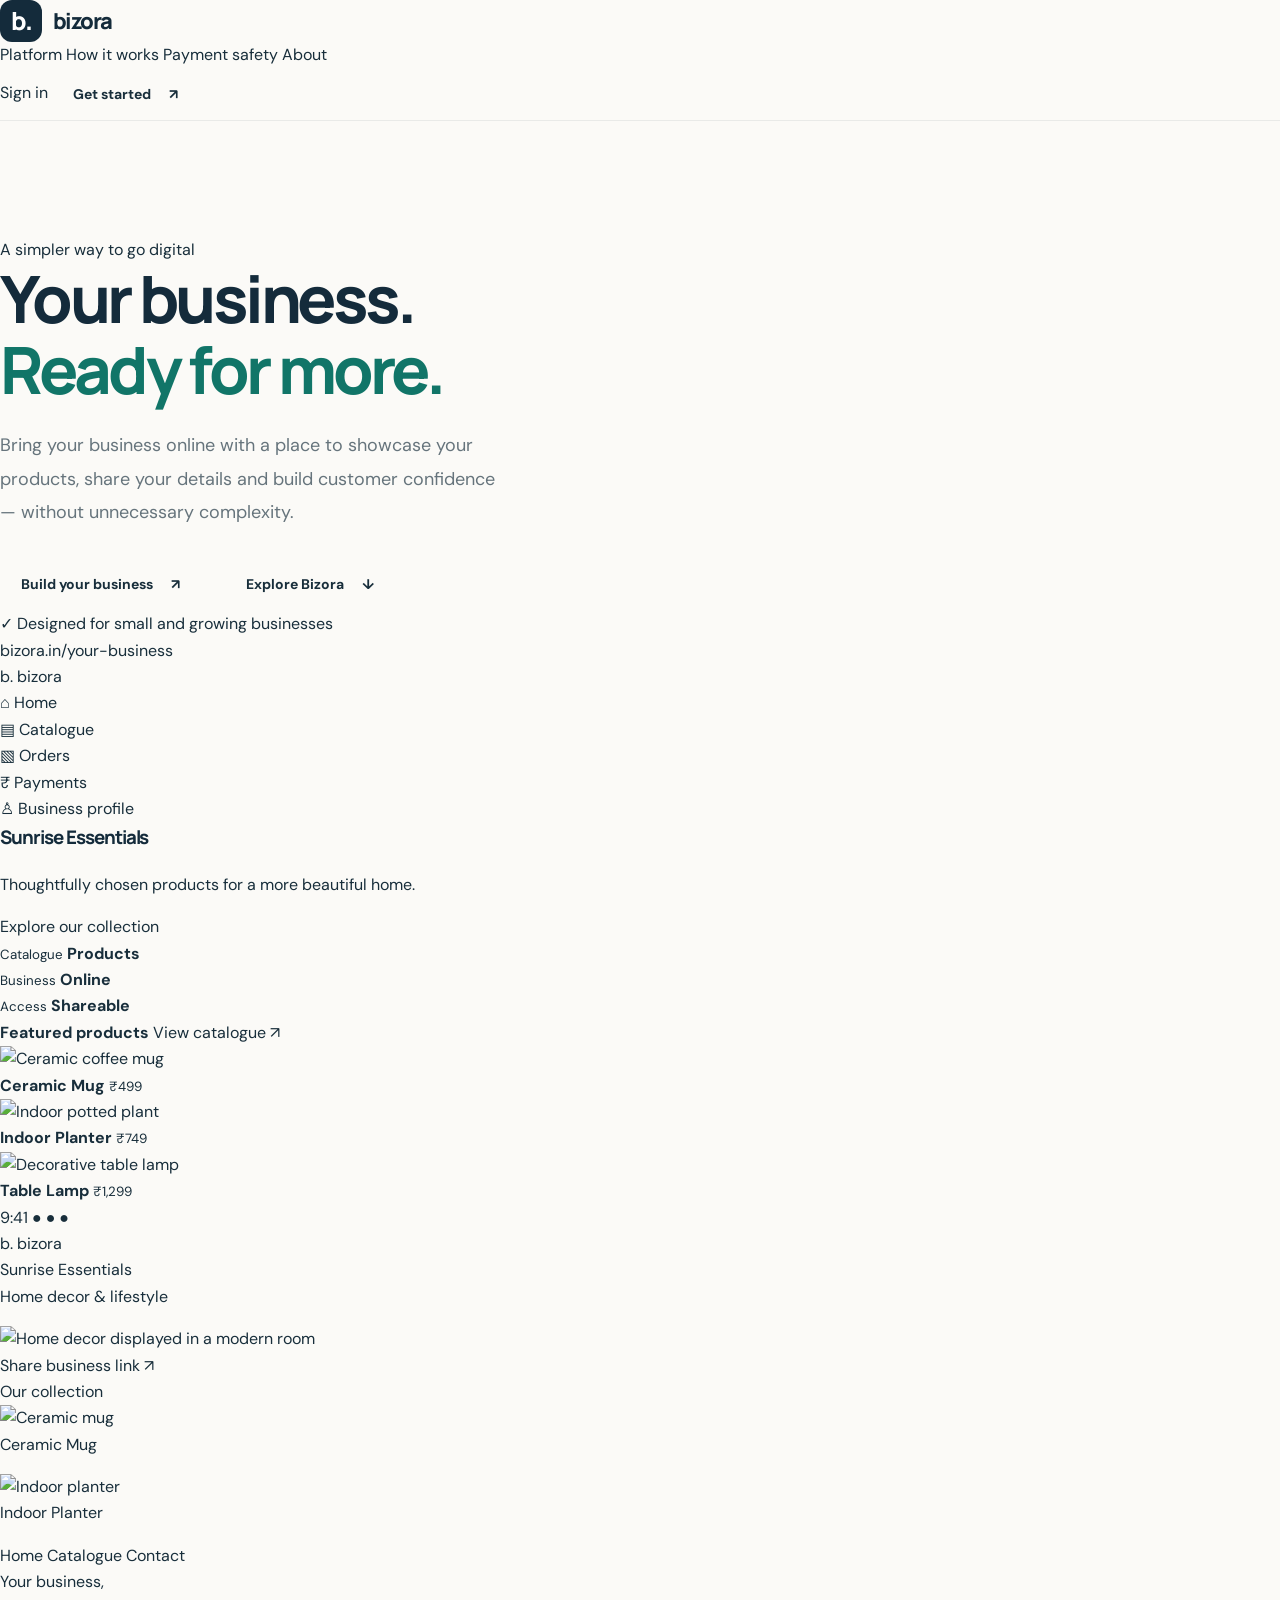
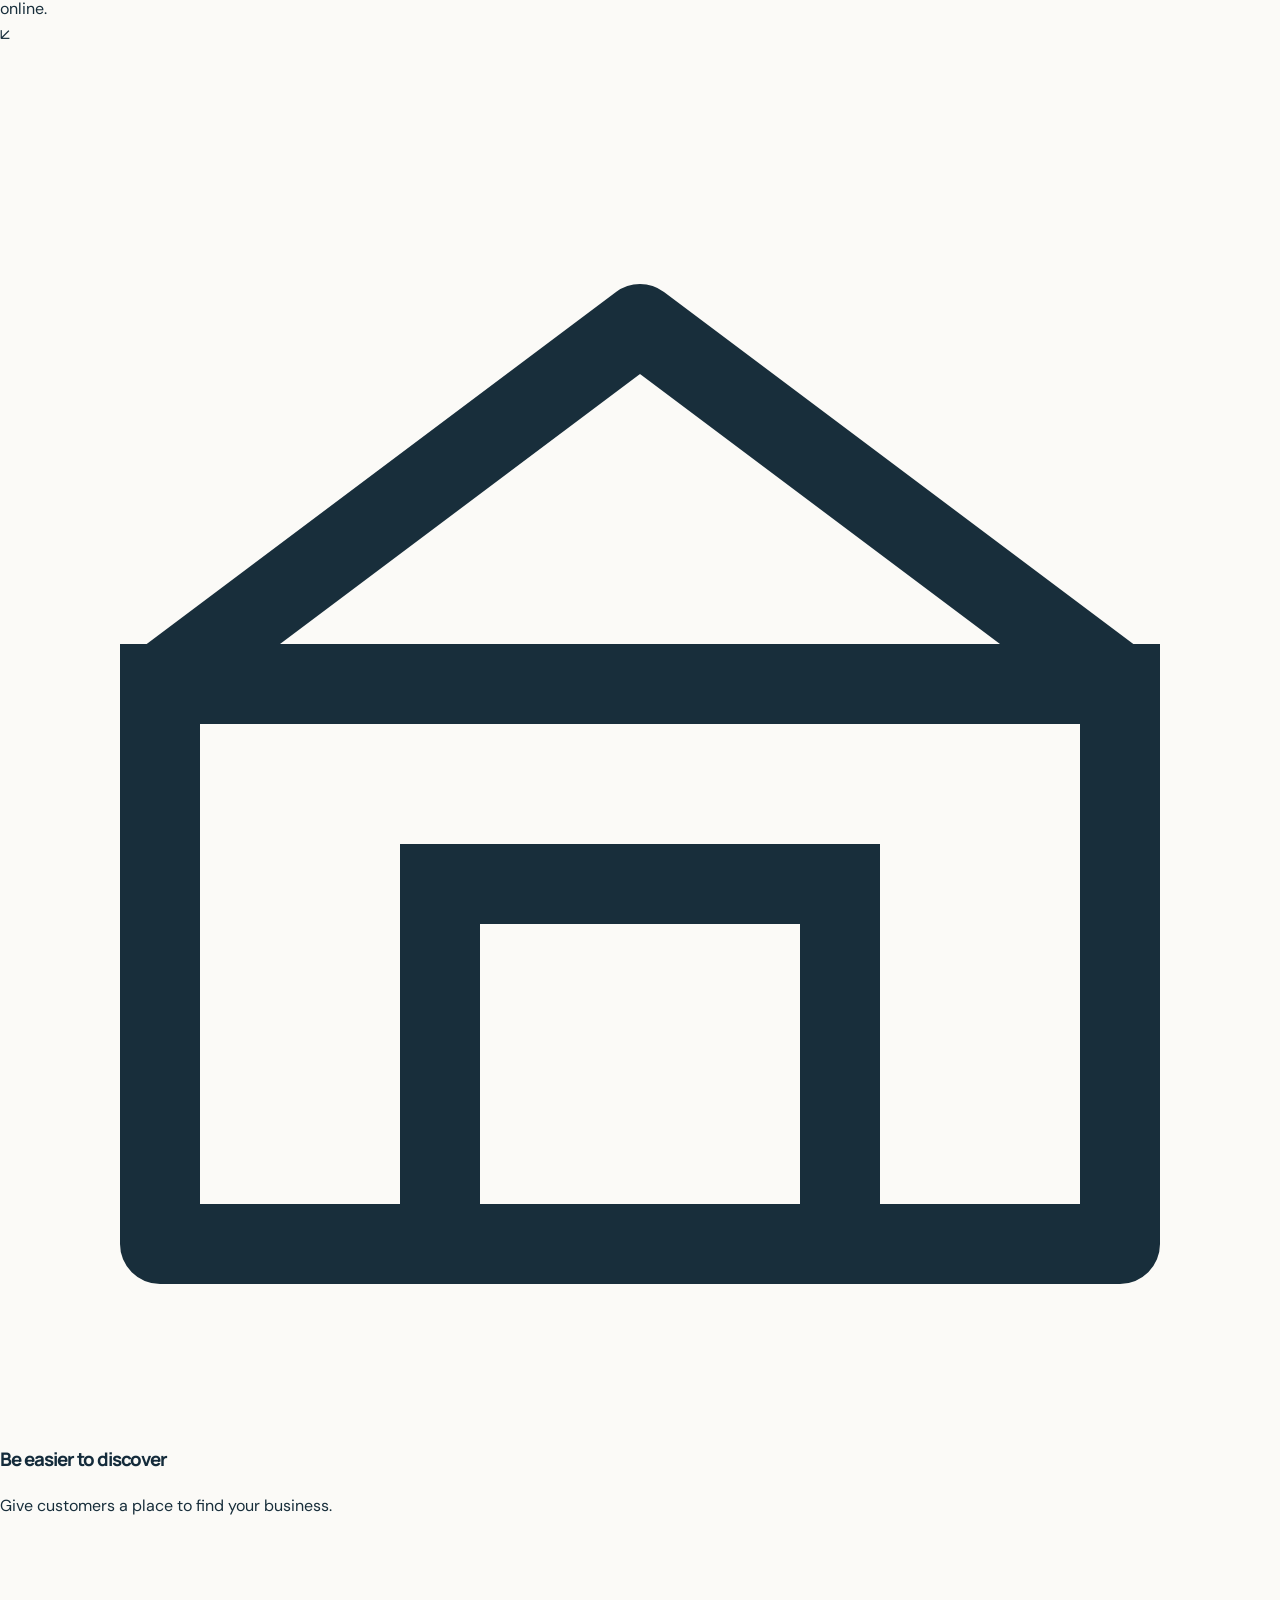
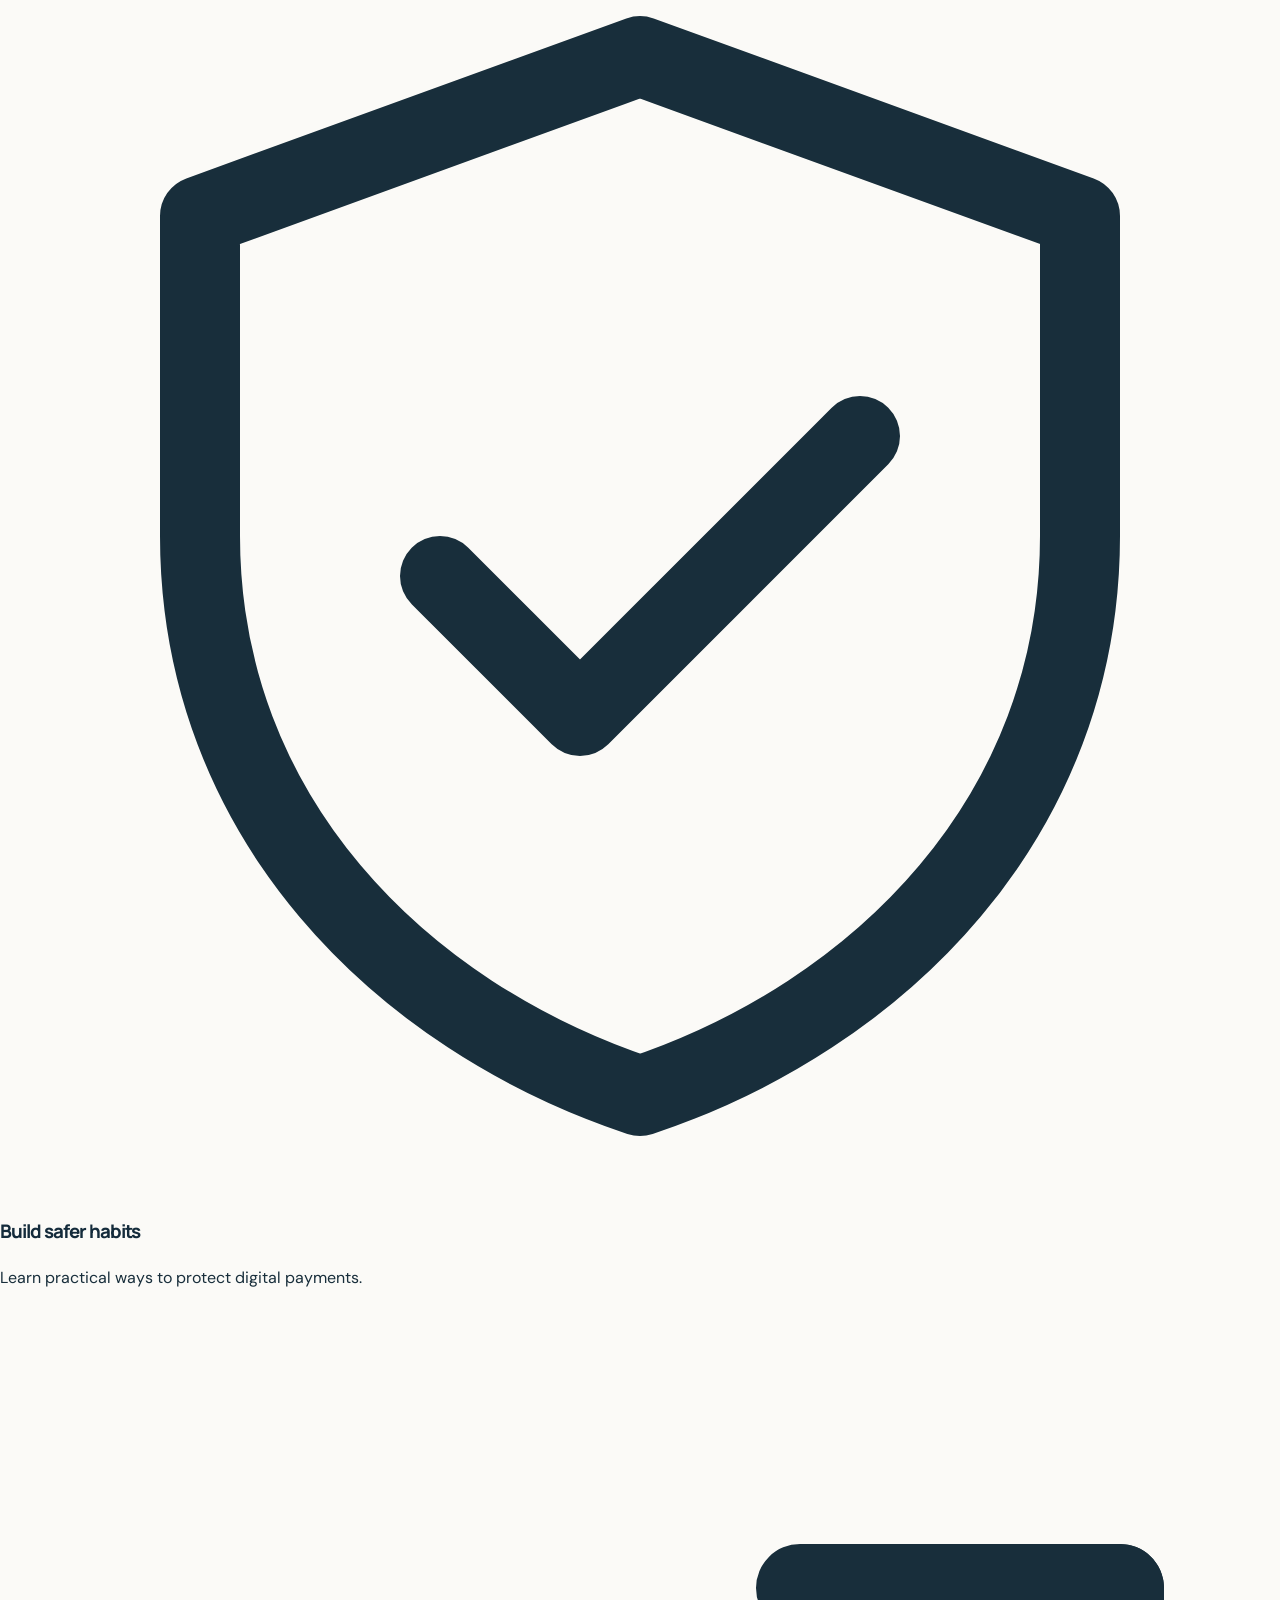
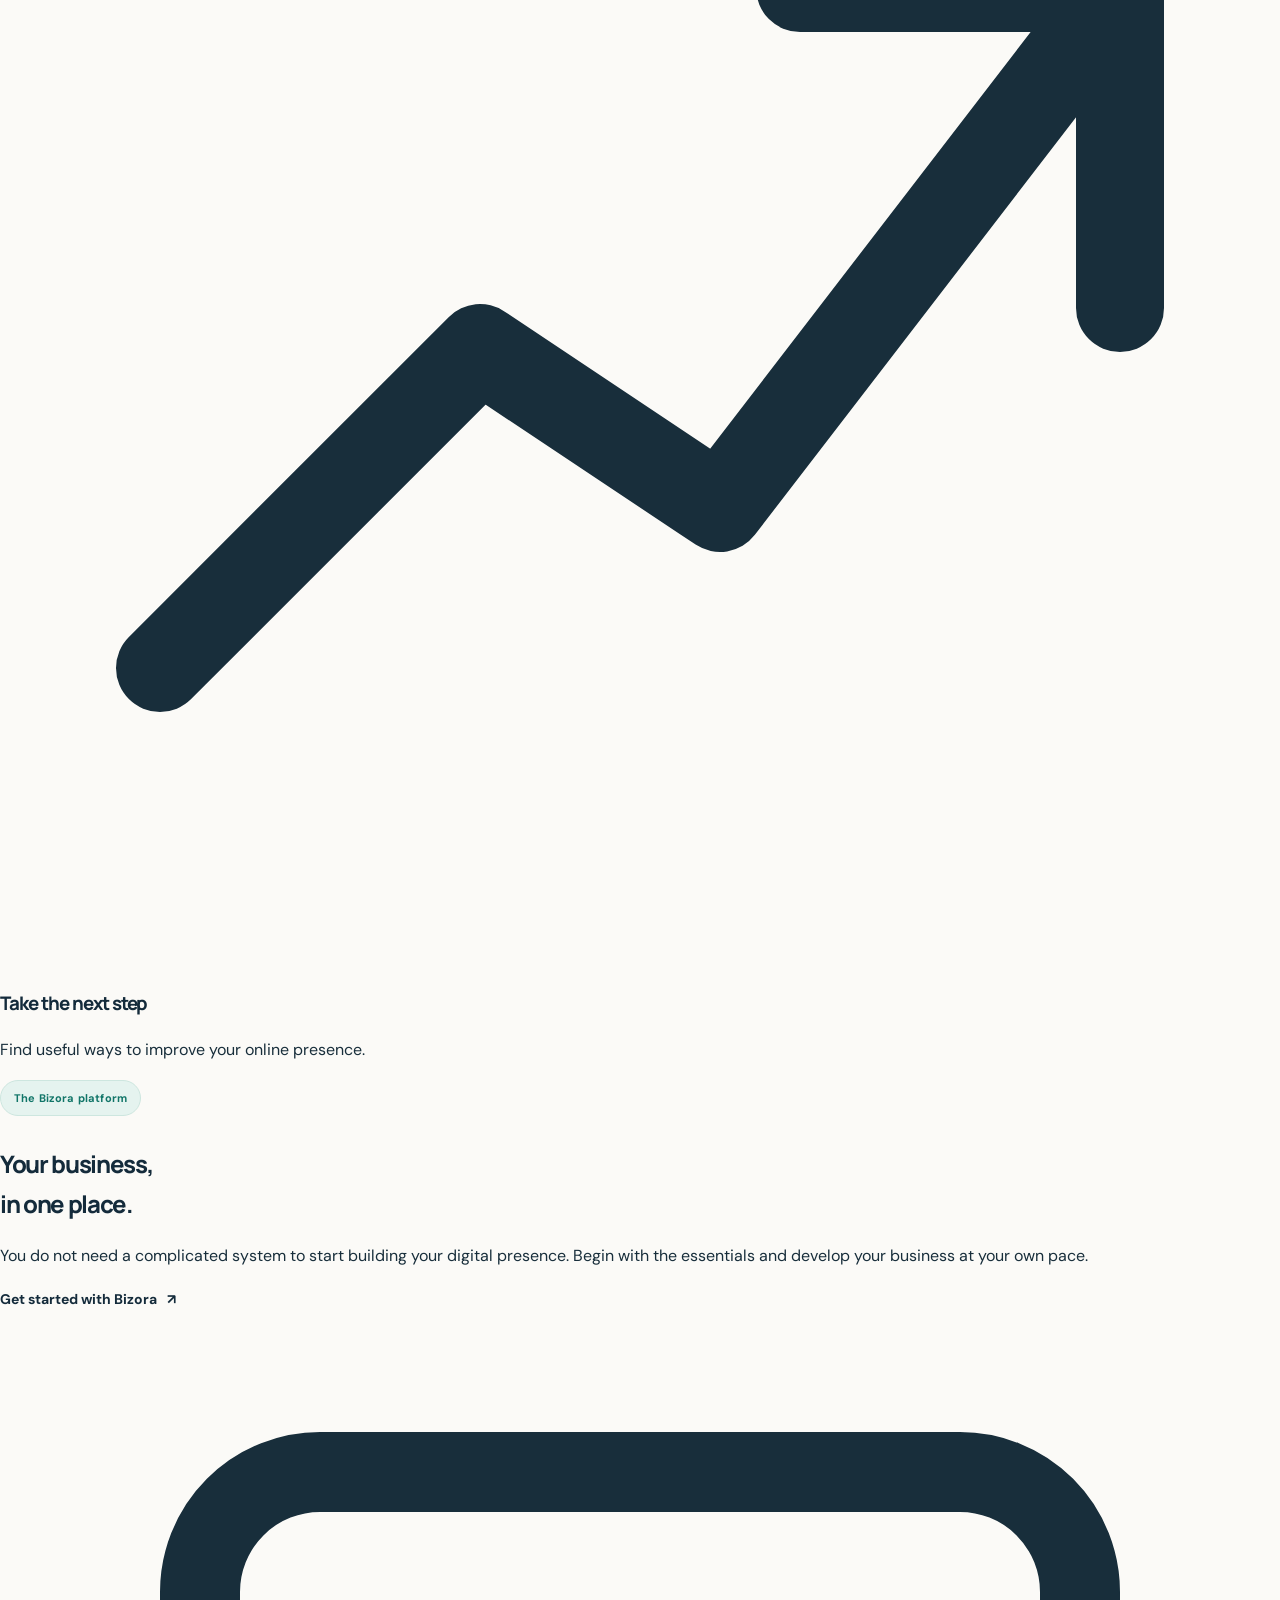
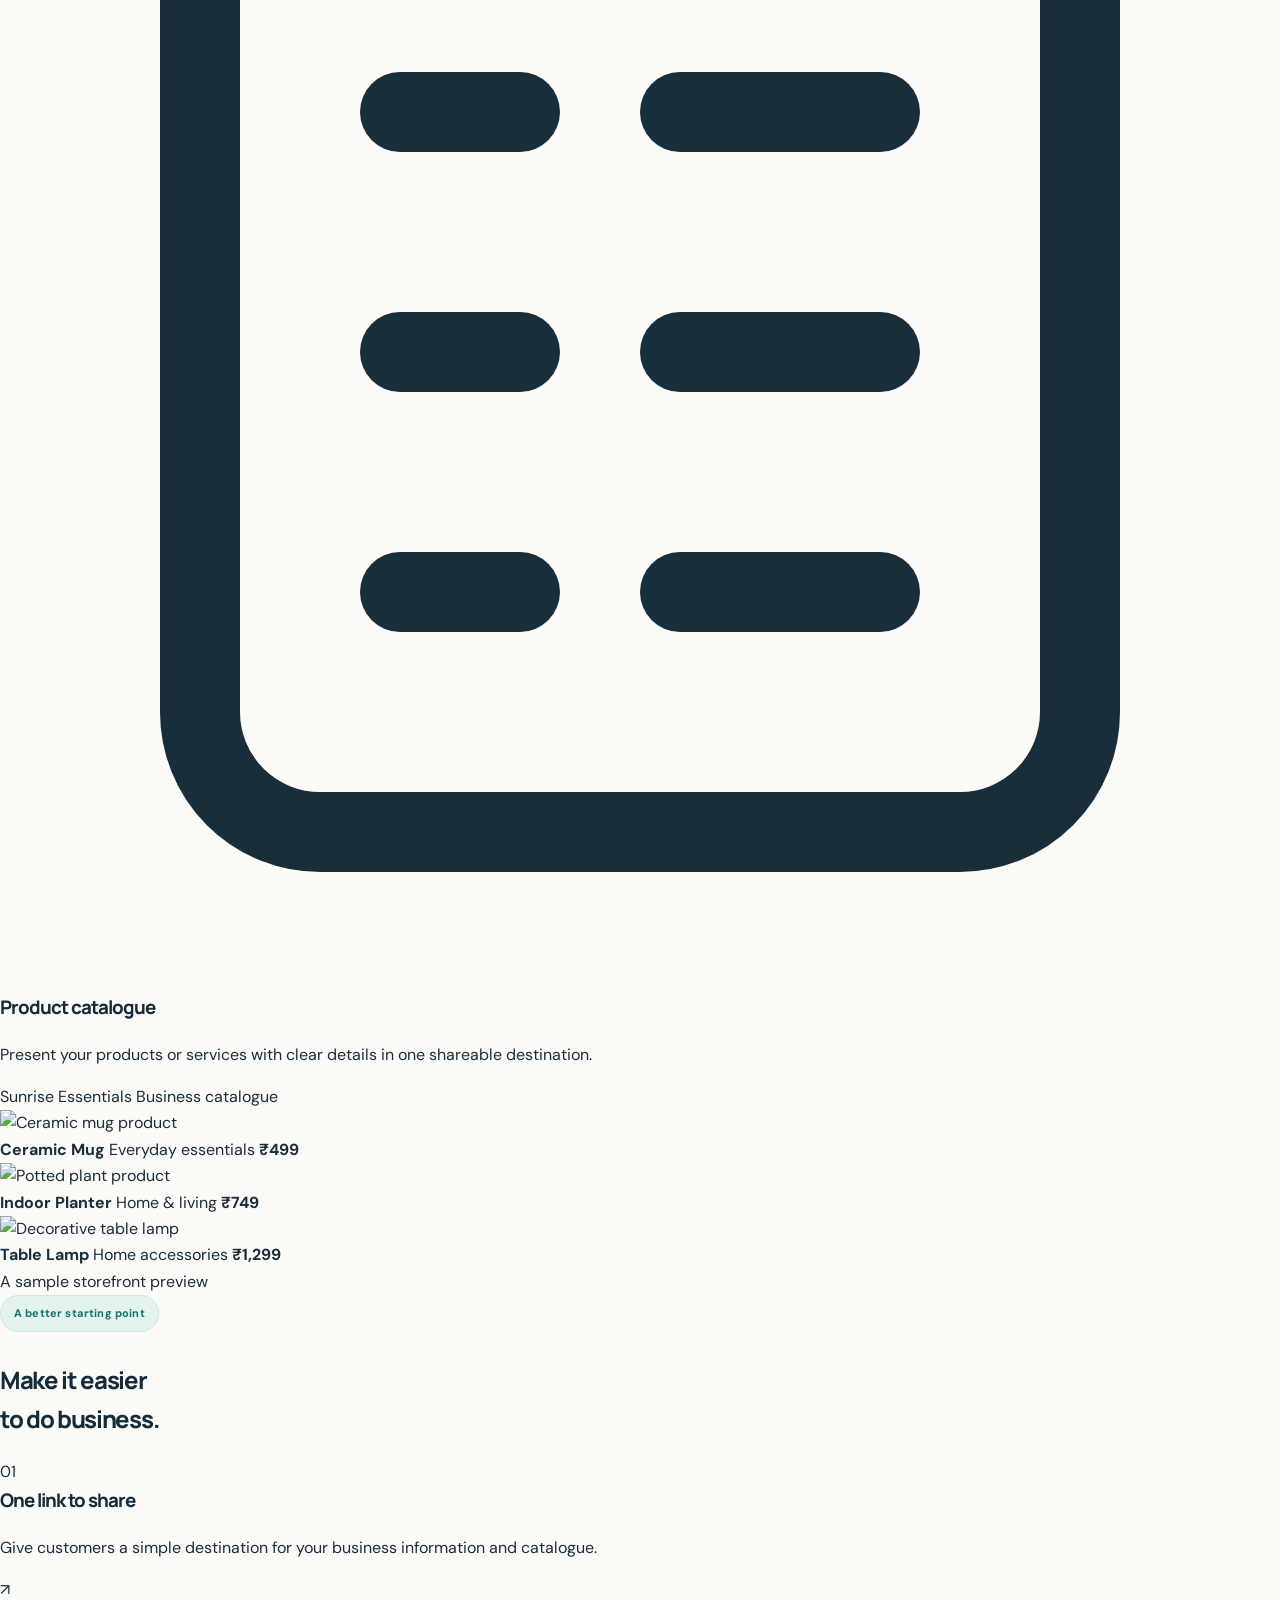
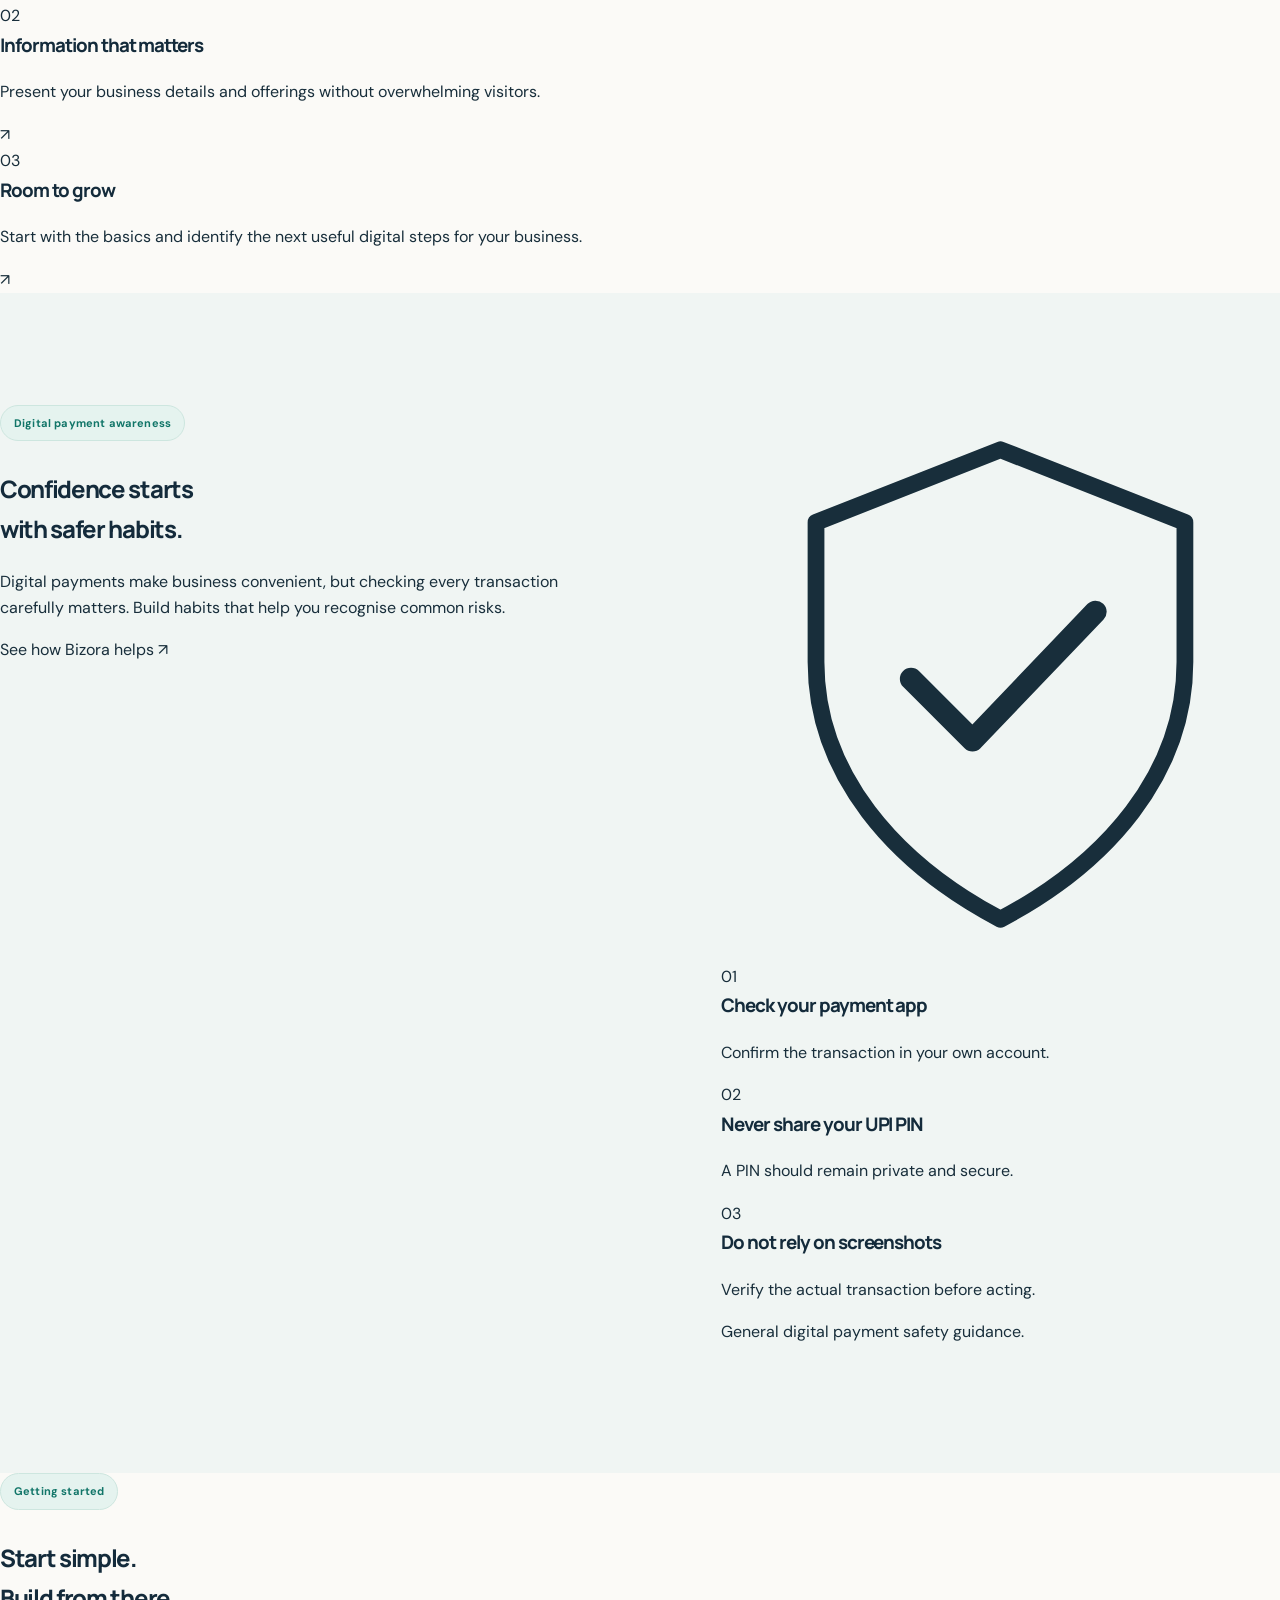
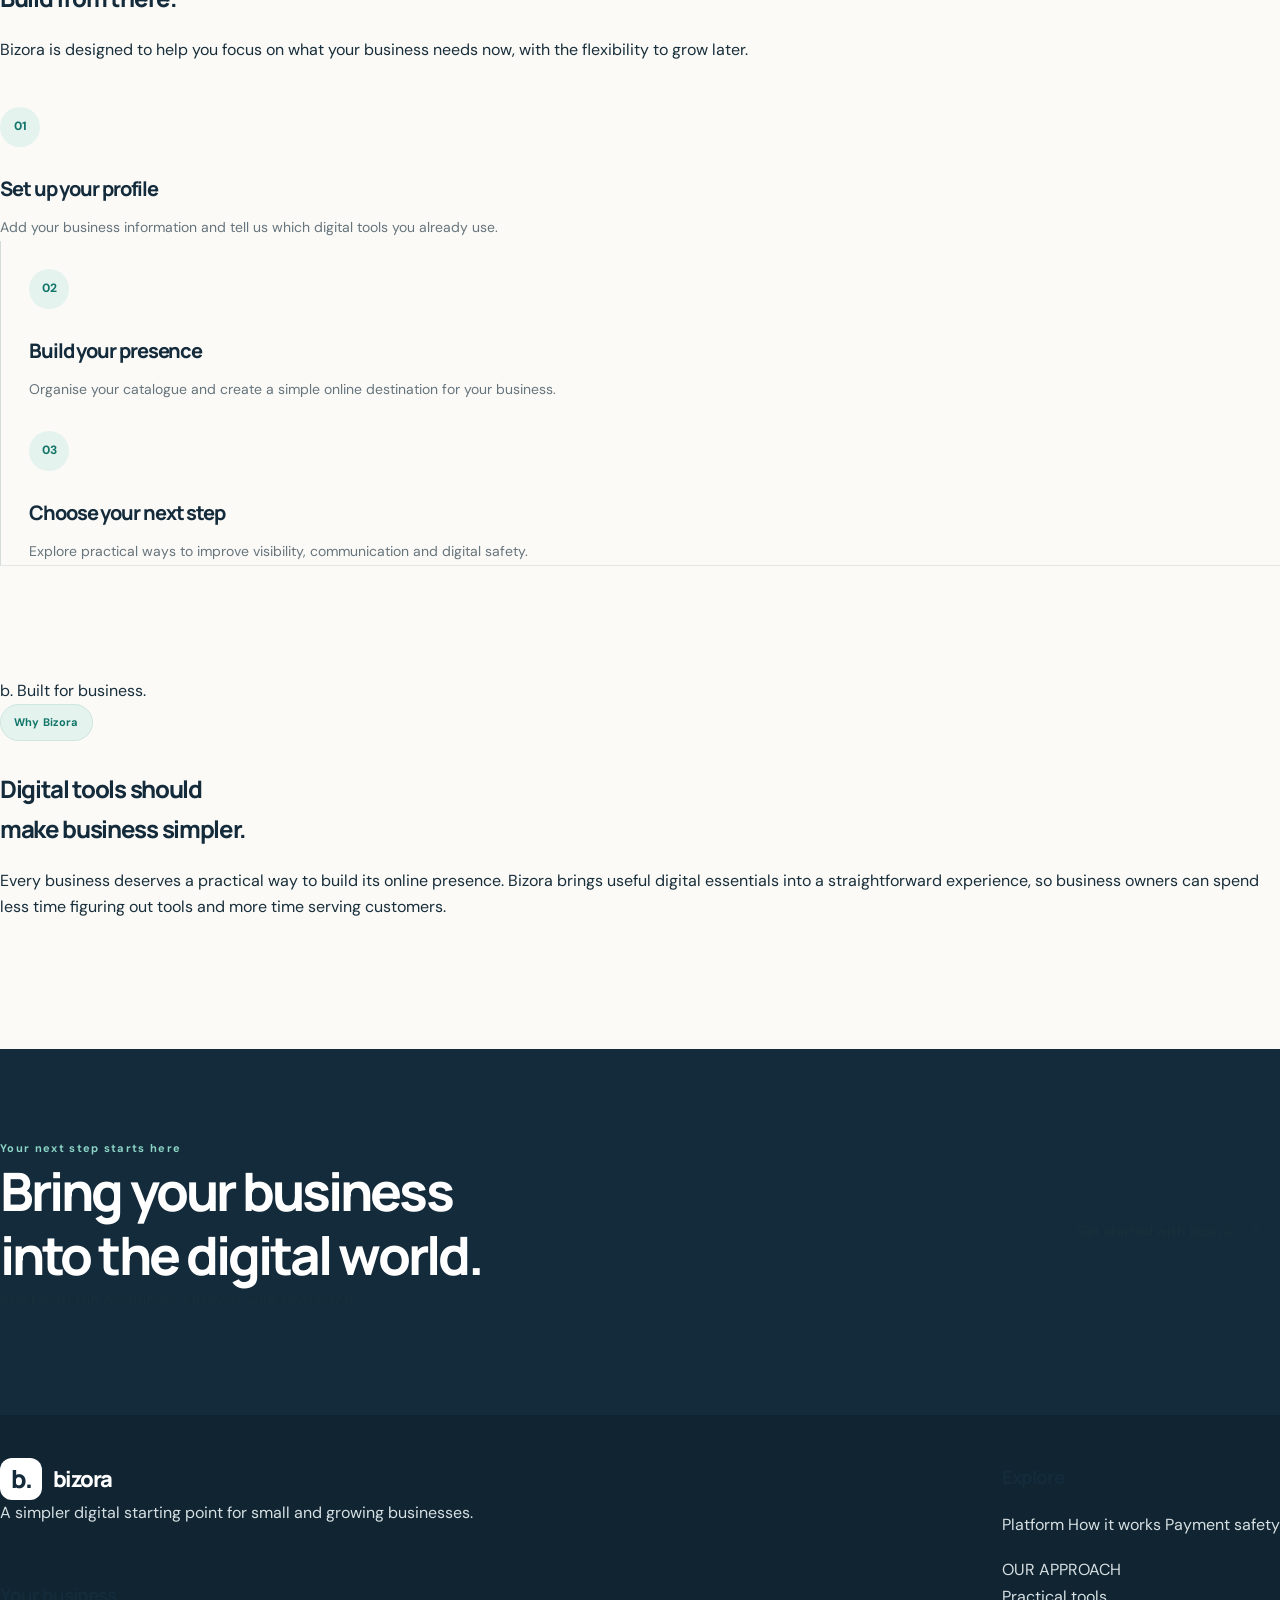
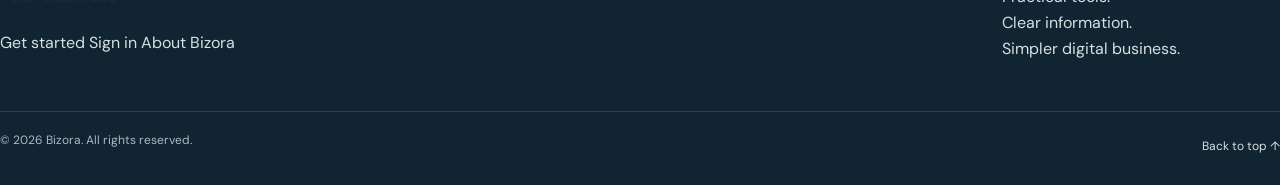
==== commit f834f6b9: "Update index.html" ====
--- a/index.html
+++ b/index.html
@@ -1,156 +1,923 @@
 <!DOCTYPE html>
 <html lang="en">
 <head>
-  <meta charset="UTF-8">
-  <meta name="viewport" content="width=device-width, initial-scale=1">
-  <meta name="theme-color" content="#142B3B">
-  <meta name="description" content="Bizora helps local businesses build an online presence, share product catalogues and take practical steps towards digital growth.">
-  <title>Bizora — Business, Made More Digital</title>
-  <link rel="preconnect" href="https://fonts.googleapis.com">
-  <link rel="preconnect" href="https://fonts.gstatic.com" crossorigin>
-  <link href="https://fonts.googleapis.com/css2?family=DM+Sans:wght@400;500;600;700&family=Manrope:wght@400;500;600;700;800&display=swap" rel="stylesheet">
-  <link rel="stylesheet" href="./style.css">
-  <script src="./home.js" defer></script>
+    <meta charset="UTF-8">
+    <meta name="viewport" content="width=device-width, initial-scale=1.0">
+
+    <title>Bizora — Your Business. Ready for More.</title>
+
+    <meta
+        name="description"
+        content="Build your digital business presence with Bizora. Create a product catalogue, share your business online, and discover smarter ways to grow."
+    >
+
+    <meta name="theme-color" content="#ffffff">
+
+    <link rel="preconnect" href="https://fonts.googleapis.com">
+    <link rel="preconnect" href="https://fonts.gstatic.com" crossorigin>
+
+    <link
+        href="https://fonts.googleapis.com/css2?family=DM+Sans:wght@400;500;600;700&family=Manrope:wght@400;500;600;700;800&display=swap"
+        rel="stylesheet"
+    >
+
+    <link rel="stylesheet" href="./style.css">
+
+    <script src="./script.js" defer></script>
 </head>
+
 <body>
-  <header class="site-header" id="site-header">
-    <nav class="nav-shell" aria-label="Main navigation">
-      <a class="brand" href="#home" aria-label="Bizora home"><span class="brand-mark">b.</span><span class="brand-name">bizora</span></a>
-      <button class="menu-toggle" id="menu-toggle" type="button" aria-label="Open navigation" aria-expanded="false" aria-controls="primary-navigation"><span></span><span></span></button>
-      <div class="primary-navigation" id="primary-navigation">
-        <a href="#platform">Platform</a>
-        <a href="#approach">How it works</a>
-        <a href="#about">About</a>
-        <div class="nav-actions">
-          <a class="nav-signin" href="./login.html">Sign in</a>
-          <a class="button button-dark nav-cta" href="./register.html">Get started <span aria-hidden="true">↗</span></a>
+
+    <!-- HEADER -->
+
+    <header class="site-header">
+        <div class="container header-inner">
+
+            <a href="#home" class="brand" aria-label="Bizora home">
+                <span class="brand-mark">b.</span>
+                <span class="brand-name">bizora</span>
+            </a>
+
+            <button
+                class="menu-toggle"
+                id="menu-toggle"
+                type="button"
+                aria-label="Open navigation menu"
+                aria-expanded="false"
+                aria-controls="primary-navigation"
+            >
+                <span></span>
+                <span></span>
+                <span></span>
+            </button>
+
+            <nav class="nav-links" id="primary-navigation" aria-label="Main navigation">
+                <a href="#platform">Platform</a>
+                <a href="#how-it-works">How it works</a>
+                <a href="#safety">Payment safety</a>
+                <a href="#about">About</a>
+            </nav>
+
+            <div class="header-actions">
+                <a href="./login.html" class="sign-in">Sign in</a>
+
+                <a href="./register.html" class="button button-primary header-cta">
+                    Get started
+                    <span class="arrow" aria-hidden="true">↗</span>
+                </a>
+            </div>
+
         </div>
-      </div>
-    </nav>
-  </header>
-
-  <main>
-    <section class="hero section-shell" id="home">
-      <div class="hero-copy">
-        <p class="eyebrow"><span class="status-dot"></span> A more practical way to go digital</p>
-        <h1>Run your business.<br><span>Open new possibilities.</span></h1>
-        <p class="hero-description">Bring your products, business information and digital tools together. Start with what matters to your business.</p>
-        <div class="hero-actions">
-          <a class="button button-dark" href="./register.html">Get started <span aria-hidden="true">↗</span></a>
-          <a class="text-link" href="#platform">Explore the platform <span aria-hidden="true">↓</span></a>
-        </div>
-        <p class="hero-note"><span aria-hidden="true">✓</span> Designed for everyday business owners</p>
-      </div>
-
-      <div class="product-preview" aria-label="Illustrative preview of the Bizora platform">
-        <div class="preview-topbar">
-          <a class="preview-brand" href="#home"><span class="preview-brand-mark">b.</span> bizora</a>
-          <span class="preview-label">PRODUCT PREVIEW</span>
-        </div>
-        <div class="preview-main">
-          <p class="preview-overline">YOUR BUSINESS SPACE</p>
-          <h2>Make it easier to find you.</h2>
-          <p class="preview-description">One place for the essentials your customers need to know.</p>
-          <div class="preview-business">
-            <span class="business-symbol" aria-hidden="true">B</span>
-            <div class="business-details"><span class="preview-overline">BUSINESS PROFILE</span><strong>Your business name</strong><span>Products · Contact · Information</span></div>
-            <span aria-hidden="true">↗</span>
-          </div>
-          <div class="preview-tools-heading"><span>YOUR DIGITAL ESSENTIALS</span><span>01 — 03</span></div>
-          <a class="preview-tool" href="./register.html"><span class="tool-number">01</span><span class="tool-content"><strong>Product catalogue</strong><span>Show what you offer</span></span><span class="tool-arrow" aria-hidden="true">↗</span></a>
-          <a class="preview-tool" href="./register.html"><span class="tool-number">02</span><span class="tool-content"><strong>Online presence</strong><span>Give customers one place to find you</span></span><span class="tool-arrow" aria-hidden="true">↗</span></a>
-          <a class="preview-tool" href="./register.html"><span class="tool-number">03</span><span class="tool-content"><strong>Next steps</strong><span>Find areas to improve</span></span><span class="tool-arrow" aria-hidden="true">↗</span></a>
-        </div>
-        <div class="preview-bottom"><span class="status-dot"></span> YOUR BUSINESS, YOUR PACE</div>
-      </div>
-    </section>
-
-    <div class="principles-strip" aria-label="Our principles">
-      <div class="section-shell principles-inner"><span>LESS COMPLEXITY</span><span>MORE CLARITY</span><span>ROOM TO GROW</span></div>
-    </div>
-
-    <section class="platform-section section-shell" id="platform">
-      <div class="section-intro">
-        <p class="section-index">01 / THE PLATFORM</p>
-        <h2>Digital essentials.<br><span>Without unnecessary complexity.</span></h2>
-        <p>Practical tools to help your business become easier to discover, understand and connect with.</p>
-      </div>
-      <div class="feature-list">
-        <article class="feature-row">
-          <span class="feature-number">01</span>
-          <h3>Product catalogue</h3>
-          <div class="feature-description"><p>Organise products or services with clear names, descriptions and prices. Share your catalogue so customers can explore what you offer.</p><a class="feature-link" href="./register.html">Create your business space <span aria-hidden="true">↗</span></a></div>
-        </article>
-        <article class="feature-row">
-          <span class="feature-number">02</span>
-          <h3>Business presence</h3>
-          <div class="feature-description"><p>Bring essential business information, contact details and your catalogue together in one shareable destination.</p><a class="feature-link" href="./register.html">Set up your business <span aria-hidden="true">↗</span></a></div>
-        </article>
-        <article class="feature-row">
-          <span class="feature-number">03</span>
-          <h3>Payment confidence</h3>
-          <div class="feature-description"><p>Learn safer payment practices and verify receipts through your payment app. Payment-provider integration can support automated status updates when implemented.</p><a class="feature-link" href="#safety">Explore payment safety <span aria-hidden="true">↗</span></a></div>
-        </article>
-        <article class="feature-row">
-          <span class="feature-number">04</span>
-          <h3>Online growth</h3>
-          <div class="feature-description"><p>Discover practical ways to improve visibility, share your catalogue and help more customers find your business.</p><a class="feature-link" href="./register.html">Find your next step <span aria-hidden="true">↗</span></a></div>
-        </article>
-      </div>
-    </section>
-
-    <section class="safety-section" id="safety">
-      <div class="section-shell safety-layout">
-        <div class="safety-heading">
-          <p class="section-index">02 / DIGITAL CONFIDENCE</p>
-          <h2>Know what to trust.<br><span>Protect what you've built.</span></h2>
-          <p>Simple habits can make everyday digital transactions safer.</p>
-        </div>
-        <ul class="safety-guidance">
-          <li><span aria-hidden="true">✓</span><p><strong>Check your payment app.</strong> Confirm that money has arrived before treating a payment as received.</p></li>
-          <li><span aria-hidden="true">✓</span><p><strong>Keep your UPI PIN private.</strong> Never share it to receive money.</p></li>
-          <li><span aria-hidden="true">✓</span><p><strong>Don't trust screenshots alone.</strong> Check the actual transaction status in your payment app.</p></li>
-        </ul>
-      </div>
-    </section>
-
-    <section class="approach-section section-shell" id="approach">
-      <div class="approach-header">
-        <p class="section-index">03 / GETTING STARTED</p>
-        <h2>A simple start.<br><span>Progress on your terms.</span></h2>
-      </div>
-      <div class="process-line">
-        <article class="process-step"><span class="process-number">01</span><h3>Set up</h3><p>Tell us about your business and the digital tools you already use.</p></article>
-        <article class="process-step"><span class="process-number">02</span><h3>Understand</h3><p>Review your setup and identify useful areas to improve.</p></article>
-        <article class="process-step"><span class="process-number">03</span><h3>Take action</h3><p>Choose practical next steps that fit your business.</p></article>
-      </div>
-    </section>
-
-    <section class="about-section section-shell" id="about">
-      <p class="section-index">04 / WHY BIZORA</p>
-      <div class="about-content">
-        <h2>Technology should work <span>for your business.</span></h2>
-        <div class="about-aside"><p>Local businesses deserve digital tools that are useful, understandable and accessible. Bizora is being built around that idea: fewer complications, clearer choices and practical ways to move forward.</p><a class="text-link" href="./register.html">Start with your business <span aria-hidden="true">↗</span></a></div>
-      </div>
-    </section>
-
-    <section class="final-cta">
-      <div class="section-shell final-cta-inner">
-        <div><p class="cta-eyebrow">YOUR NEXT STEP STARTS HERE</p><h2>Bring your business<br>into the digital world.</h2></div>
-        <a class="button button-light" href="./register.html">Get started with Bizora <span aria-hidden="true">↗</span></a>
-      </div>
-    </section>
-  </main>
-
-  <footer class="site-footer">
-    <div class="section-shell">
-      <div class="footer-main">
-        <a class="brand footer-brand" href="#home" aria-label="Bizora home"><span class="brand-mark">b.</span><span class="brand-name">bizora</span></a>
-        <p>Practical digital tools for growing businesses.</p>
-        <nav class="footer-links" aria-label="Footer navigation"><a href="#platform">Platform</a><a href="#approach">How it works</a><a href="#about">About</a><a href="./login.html">Sign in</a></nav>
-      </div>
-      <div class="footer-bottom"><span>© <span id="current-year">2026</span> Bizora</span><a href="#home">Back to top ↑</a></div>
-    </div>
-  </footer>
+    </header>
+
+
+    <main>
+
+        <!-- HERO -->
+
+        <section class="hero" id="home">
+            <div class="container hero-grid">
+
+                <div class="hero-copy">
+
+                    <div class="hero-label">
+                        <span aria-hidden="true"></span>
+                        A simpler way to go digital
+                    </div>
+
+                    <h1>
+                        Your business.<br>
+                        <span>Ready for more.</span>
+                    </h1>
+
+                    <p class="hero-description">
+                        Bring your business online with a place to showcase
+                        your products, share your details and build customer
+                        confidence — without unnecessary complexity.
+                    </p>
+
+                    <div class="hero-actions">
+                        <a href="./register.html" class="button button-primary">
+                            Build your business
+                            <span class="arrow" aria-hidden="true">↗</span>
+                        </a>
+
+                        <a href="#platform" class="button button-outline">
+                            Explore Bizora
+                            <span class="arrow" aria-hidden="true">↓</span>
+                        </a>
+                    </div>
+
+                    <div class="hero-proof">
+                        <span class="proof-symbol" aria-hidden="true">✓</span>
+                        <span>Designed for small and growing businesses</span>
+                    </div>
+
+                </div>
+
+
+                <!-- BUSINESS WEBSITE + PHONE PREVIEW -->
+
+                <div class="hero-visual" aria-label="Preview of a business website on desktop and mobile">
+
+                    <div class="visual-glow" aria-hidden="true"></div>
+
+                    <!-- DESKTOP BROWSER -->
+
+                    <div class="browser-window">
+
+                        <div class="browser-bar">
+                            <span class="browser-dot"></span>
+                            <span class="browser-dot"></span>
+                            <span class="browser-dot"></span>
+
+                            <div class="browser-address">
+                                bizora.in/your-business
+                            </div>
+                        </div>
+
+                        <div class="storefront">
+
+                            <aside class="store-sidebar">
+
+                                <div class="store-brand">
+                                    <span class="mini-brand">b.</span>
+                                    <span>bizora</span>
+                                </div>
+
+                                <div class="side-link active">
+                                    <span aria-hidden="true">⌂</span>
+                                    Home
+                                </div>
+
+                                <div class="side-link">
+                                    <span aria-hidden="true">▤</span>
+                                    Catalogue
+                                </div>
+
+                                <div class="side-link">
+                                    <span aria-hidden="true">▧</span>
+                                    Orders
+                                </div>
+
+                                <div class="side-link">
+                                    <span aria-hidden="true">₹</span>
+                                    Payments
+                                </div>
+
+                                <div class="side-link">
+                                    <span aria-hidden="true">♙</span>
+                                    Business profile
+                                </div>
+
+                            </aside>
+
+
+                            <div class="store-content">
+
+                                <div class="store-cover">
+
+                                    <div class="store-cover-copy">
+
+                                        <h3>Sunrise Essentials</h3>
+
+                                        <p>
+                                            Thoughtfully chosen products
+                                            for a more beautiful home.
+                                        </p>
+
+                                        <span class="store-tag">
+                                            Explore our collection
+                                        </span>
+
+                                    </div>
+
+                                </div>
+
+
+                                <div class="store-stats">
+
+                                    <div class="store-stat">
+                                        <small>Catalogue</small>
+                                        <strong>Products</strong>
+                                    </div>
+
+                                    <div class="store-stat">
+                                        <small>Business</small>
+                                        <strong>Online</strong>
+                                    </div>
+
+                                    <div class="store-stat">
+                                        <small>Access</small>
+                                        <strong>Shareable</strong>
+                                    </div>
+
+                                </div>
+
+
+                                <div class="products-heading">
+                                    <strong>Featured products</strong>
+                                    <span>View catalogue ↗</span>
+                                </div>
+
+
+                                <div class="product-grid">
+
+                                    <article class="product-item">
+                                        <div class="product-photo">
+                                            <img
+                                                src="https://images.unsplash.com/photo-1514228742587-6b1558fcca3d?auto=format&fit=crop&w=400&q=80"
+                                                alt="Ceramic coffee mug"
+                                                loading="lazy"
+                                            >
+                                        </div>
+
+                                        <strong>Ceramic Mug</strong>
+                                        <small>₹499</small>
+                                    </article>
+
+
+                                    <article class="product-item">
+                                        <div class="product-photo">
+                                            <img
+                                                src="https://images.unsplash.com/photo-1485955900006-10f4d324d411?auto=format&fit=crop&w=400&q=80"
+                                                alt="Indoor potted plant"
+                                                loading="lazy"
+                                            >
+                                        </div>
+
+                                        <strong>Indoor Planter</strong>
+                                        <small>₹749</small>
+                                    </article>
+
+
+                                    <article class="product-item">
+                                        <div class="product-photo">
+                                            <img
+                                                src="https://images.unsplash.com/photo-1507473885765-e6ed057f782c?auto=format&fit=crop&w=400&q=80"
+                                                alt="Decorative table lamp"
+                                                loading="lazy"
+                                            >
+                                        </div>
+
+                                        <strong>Table Lamp</strong>
+                                        <small>₹1,299</small>
+                                    </article>
+
+                                </div>
+
+                            </div>
+
+                        </div>
+
+                    </div>
+
+
+                    <!-- MOBILE BUSINESS WEBSITE -->
+
+                    <div class="phone">
+
+                        <div class="phone-screen">
+
+                            <div class="phone-status">
+                                <span>9:41</span>
+                                <span>● ● ●</span>
+                            </div>
+
+                            <div class="phone-notch" aria-hidden="true"></div>
+
+                            <div class="phone-inner">
+
+                                <div class="phone-brand">
+                                    <span class="mini-brand">b.</span>
+                                    <span>bizora</span>
+                                </div>
+
+                                <div class="phone-title">
+                                    Sunrise Essentials
+                                </div>
+
+                                <p class="phone-subtitle">
+                                    Home decor &amp; lifestyle
+                                </p>
+
+                                <div class="phone-cover">
+                                    <img
+                                        src="https://images.unsplash.com/photo-1600210492486-724fe5c67fb0?auto=format&fit=crop&w=500&q=80"
+                                        alt="Home decor displayed in a modern room"
+                                        loading="lazy"
+                                    >
+                                </div>
+
+                                <div class="phone-share">
+                                    Share business link ↗
+                                </div>
+
+                                <div class="phone-products">
+                                    Our collection
+                                </div>
+
+                                <div class="phone-product-row">
+
+                                    <div>
+                                        <img
+                                            src="https://images.unsplash.com/photo-1514228742587-6b1558fcca3d?auto=format&fit=crop&w=250&q=75"
+                                            alt="Ceramic mug"
+                                            loading="lazy"
+                                        >
+                                        <p class="phone-caption">Ceramic Mug</p>
+                                    </div>
+
+                                    <div>
+                                        <img
+                                            src="https://images.unsplash.com/photo-1485955900006-10f4d324d411?auto=format&fit=crop&w=250&q=75"
+                                            alt="Indoor planter"
+                                            loading="lazy"
+                                        >
+                                        <p class="phone-caption">Indoor Planter</p>
+                                    </div>
+
+                                </div>
+
+                            </div>
+
+                            <div class="phone-bottom">
+                                <span>Home</span>
+                                <span>Catalogue</span>
+                                <span>Contact</span>
+                            </div>
+
+                        </div>
+
+                    </div>
+
+
+                    <div class="handwritten-note" aria-hidden="true">
+                        Your business,<br>
+                        online.
+                    </div>
+
+                    <span class="note-arrow" aria-hidden="true">↙</span>
+
+                </div>
+
+            </div>
+        </section>
+
+
+        <!-- BENEFITS -->
+
+        <section class="benefits" aria-label="What Bizora helps with">
+
+            <div class="container benefit-grid">
+
+                <article class="benefit">
+
+                    <div class="benefit-icon" aria-hidden="true">
+                        <svg viewBox="0 0 32 32" fill="none">
+                            <path d="M4 13L16 4L28 13V27H4V13Z"
+                                  stroke="currentColor" stroke-width="2"
+                                  stroke-linejoin="round"/>
+                            <path d="M11 27V18H21V27"
+                                  stroke="currentColor" stroke-width="2"/>
+                            <path d="M3 13H29"
+                                  stroke="currentColor" stroke-width="2"/>
+                        </svg>
+                    </div>
+
+                    <div>
+                        <h3>Be easier to discover</h3>
+                        <p>Give customers a place to find your business.</p>
+                    </div>
+
+                </article>
+
+
+                <article class="benefit">
+
+                    <div class="benefit-icon" aria-hidden="true">
+                        <svg viewBox="0 0 32 32" fill="none">
+                            <path d="M16 3L27 7V15C27 22 22 27 16 29C10 27 5 22 5 15V7L16 3Z"
+                                  stroke="currentColor" stroke-width="2"
+                                  stroke-linejoin="round"/>
+                            <path d="M11 16L14.5 19.5L21.5 12.5"
+                                  stroke="currentColor" stroke-width="2"
+                                  stroke-linecap="round"
+                                  stroke-linejoin="round"/>
+                        </svg>
+                    </div>
+
+                    <div>
+                        <h3>Build safer habits</h3>
+                        <p>Learn practical ways to protect digital payments.</p>
+                    </div>
+
+                </article>
+
+
+                <article class="benefit">
+
+                    <div class="benefit-icon" aria-hidden="true">
+                        <svg viewBox="0 0 32 32" fill="none">
+                            <path d="M4 24L12 16L18 20L28 7"
+                                  stroke="currentColor" stroke-width="2.2"
+                                  stroke-linecap="round"
+                                  stroke-linejoin="round"/>
+                            <path d="M20 7H28V15"
+                                  stroke="currentColor" stroke-width="2.2"
+                                  stroke-linecap="round"
+                                  stroke-linejoin="round"/>
+                        </svg>
+                    </div>
+
+                    <div>
+                        <h3>Take the next step</h3>
+                        <p>Find useful ways to improve your online presence.</p>
+                    </div>
+
+                </article>
+
+            </div>
+
+        </section>
+
+
+        <!-- PLATFORM -->
+
+        <section class="section platform" id="platform">
+
+            <div class="container platform-layout">
+
+                <div class="platform-copy">
+
+                    <span class="eyebrow">The Bizora platform</span>
+
+                    <h2>
+                        Your business,<br>
+                        in one place.
+                    </h2>
+
+                    <p class="section-copy">
+                        You do not need a complicated system to start building
+                        your digital presence. Begin with the essentials and
+                        develop your business at your own pace.
+                    </p>
+
+                    <a href="./register.html" class="text-link">
+                        Get started with Bizora
+                        <span aria-hidden="true">↗</span>
+                    </a>
+
+                </div>
+
+
+                <div class="platform-visual">
+
+                    <div class="platform-feature">
+
+                        <div class="platform-feature-icon" aria-hidden="true">
+                            <svg viewBox="0 0 32 32" fill="none">
+                                <rect x="5" y="4" width="22" height="24"
+                                      rx="3" stroke="currentColor"
+                                      stroke-width="2"/>
+                                <path d="M10 10H13M17 10H22M10 16H13M17 16H22M10 22H13M17 22H22"
+                                      stroke="currentColor"
+                                      stroke-width="2"
+                                      stroke-linecap="round"/>
+                            </svg>
+                        </div>
+
+                        <div>
+                            <h3>Product catalogue</h3>
+                            <p>
+                                Present your products or services with clear
+                                details in one shareable destination.
+                            </p>
+                        </div>
+
+                    </div>
+
+
+                    <div class="catalogue-preview">
+
+                        <div class="catalogue-top">
+                            <span>Sunrise Essentials</span>
+                            <span>Business catalogue</span>
+                        </div>
+
+                        <div class="catalogue-row">
+
+                            <img
+                                src="https://images.unsplash.com/photo-1514228742587-6b1558fcca3d?auto=format&fit=crop&w=250&q=80"
+                                alt="Ceramic mug product"
+                                loading="lazy"
+                            >
+
+                            <div class="catalogue-details">
+                                <strong>Ceramic Mug</strong>
+                                <span>Everyday essentials</span>
+                                <b>₹499</b>
+                            </div>
+
+                        </div>
+
+                        <div class="catalogue-row">
+
+                            <img
+                                src="https://images.unsplash.com/photo-1485955900006-10f4d324d411?auto=format&fit=crop&w=250&q=80"
+                                                           alt="Potted plant product"
+                                loading="lazy"
+                            >
+
+                            <div class="catalogue-details">
+                                <strong>Indoor Planter</strong>
+                                <span>Home &amp; living</span>
+                                <b>₹749</b>
+                            </div>
+
+                        </div>
+
+                        <div class="catalogue-row">
+
+                            <img
+                                src="https://images.unsplash.com/photo-1507473885765-e6ed057f782c?auto=format&fit=crop&w=250&q=80"
+                                alt="Decorative table lamp"
+                                loading="lazy"
+                            >
+
+                            <div class="catalogue-details">
+                                <strong>Table Lamp</strong>
+                                <span>Home accessories</span>
+                                <b>₹1,299</b>
+                            </div>
+
+                        </div>
+
+                    </div>
+
+
+                    <div class="platform-caption">
+                        <span class="caption-dot"></span>
+                        A sample storefront preview
+                    </div>
+
+                </div>
+
+            </div>
+
+
+            <!-- BUSINESS PRESENCE -->
+
+            <div class="container presence-section">
+
+                <div class="presence-heading">
+                    <span class="eyebrow">A better starting point</span>
+
+                    <h2>
+                        Make it easier<br>
+                        to do business.
+                    </h2>
+                </div>
+
+
+                <div class="presence-content">
+
+                    <article class="presence-item">
+                        <span class="presence-number">01</span>
+
+                        <div>
+                            <h3>One link to share</h3>
+                            <p>
+                                Give customers a simple destination for your
+                                business information and catalogue.
+                            </p>
+                        </div>
+
+                        <span class="presence-symbol" aria-hidden="true">↗</span>
+                    </article>
+
+
+                    <article class="presence-item">
+                        <span class="presence-number">02</span>
+
+                        <div>
+                            <h3>Information that matters</h3>
+                            <p>
+                                Present your business details and offerings
+                                without overwhelming visitors.
+                            </p>
+                        </div>
+
+                        <span class="presence-symbol" aria-hidden="true">↗</span>
+                    </article>
+
+
+                    <article class="presence-item">
+                        <span class="presence-number">03</span>
+
+                        <div>
+                            <h3>Room to grow</h3>
+                            <p>
+                                Start with the basics and identify the next
+                                useful digital steps for your business.
+                            </p>
+                        </div>
+
+                        <span class="presence-symbol" aria-hidden="true">↗</span>
+                    </article>
+
+                </div>
+
+            </div>
+
+        </section>
+
+
+        <!-- PAYMENT SAFETY -->
+
+        <section class="safety-section" id="safety">
+
+            <div class="container safety-layout">
+
+                <div class="safety-copy">
+
+                    <span class="eyebrow">Digital payment awareness</span>
+
+                    <h2>
+                        Confidence starts<br>
+                        with safer habits.
+                    </h2>
+
+                    <p class="section-copy">
+                        Digital payments make business convenient, but
+                        checking every transaction carefully matters.
+                        Build habits that help you recognise common risks.
+                    </p>
+
+                    <a href="#how-it-works" class="safety-link">
+                        See how Bizora helps
+                        <span aria-hidden="true">↗</span>
+                    </a>
+
+                </div>
+
+
+                <div class="safety-content">
+
+                    <div class="safety-emblem" aria-hidden="true">
+                        <svg viewBox="0 0 100 100" fill="none">
+                            <path d="M50 8L83 21V46C83 66 69 82 50 92C31 82 17 66 17 46V21L50 8Z"
+                                  stroke="currentColor" stroke-width="3"
+                                  stroke-linejoin="round"/>
+                            <path d="M34 49L45 60L67 37"
+                                  stroke="currentColor" stroke-width="4"
+                                  stroke-linecap="round"
+                                  stroke-linejoin="round"/>
+                        </svg>
+                    </div>
+
+                    <div class="safety-rule">
+                        <span class="rule-number">01</span>
+                        <div>
+                            <h3>Check your payment app</h3>
+                            <p>Confirm the transaction in your own account.</p>
+                        </div>
+                    </div>
+
+                    <div class="safety-rule">
+                        <span class="rule-number">02</span>
+                        <div>
+                            <h3>Never share your UPI PIN</h3>
+                            <p>A PIN should remain private and secure.</p>
+                        </div>
+                    </div>
+
+                    <div class="safety-rule">
+                        <span class="rule-number">03</span>
+                        <div>
+                            <h3>Do not rely on screenshots</h3>
+                            <p>Verify the actual transaction before acting.</p>
+                        </div>
+                    </div>
+
+                    <p class="safety-disclaimer">
+                        General digital payment safety guidance.
+                    </p>
+
+                </div>
+
+            </div>
+
+        </section>
+
+
+        <!-- HOW IT WORKS -->
+
+        <section class="section process-section" id="how-it-works">
+
+            <div class="container">
+
+                <div class="process-heading">
+
+                    <div>
+                        <span class="eyebrow">Getting started</span>
+
+                        <h2>
+                            Start simple.<br>
+                            Build from there.
+                        </h2>
+                    </div>
+
+                    <p class="section-copy">
+                        Bizora is designed to help you focus on what your
+                        business needs now, with the flexibility to grow later.
+                    </p>
+
+                </div>
+
+
+                <div class="process-grid">
+
+                    <article class="process-step">
+                        <span class="process-number">01</span>
+
+                        <h3>Set up your profile</h3>
+
+                        <p>
+                            Add your business information and tell us which
+                            digital tools you already use.
+                        </p>
+
+                    </article>
+
+
+                    <article class="process-step">
+                        <span class="process-number">02</span>
+
+                        <h3>Build your presence</h3>
+
+                        <p>
+                            Organise your catalogue and create a simple
+                            online destination for your business.
+                        </p>
+
+                    </article>
+
+
+                    <article class="process-step">
+                        <span class="process-number">03</span>
+
+                        <h3>Choose your next step</h3>
+
+                        <p>
+                            Explore practical ways to improve visibility,
+                            communication and digital safety.
+                        </p>
+
+                    </article>
+
+                </div>
+
+            </div>
+
+        </section>
+
+
+        <!-- ABOUT -->
+
+        <section class="about-section" id="about">
+
+            <div class="container about-layout">
+
+                <div class="about-brand">
+                    <span class="about-brand-mark">b.</span>
+                    <span>Built for business.</span>
+                </div>
+
+                <div class="about-copy">
+
+                    <span class="eyebrow">Why Bizora</span>
+
+                    <h2>
+                        Digital tools should<br>
+                        make business simpler.
+                    </h2>
+
+                    <p>
+                        Every business deserves a practical way to build
+                        its online presence. Bizora brings useful digital
+                        essentials into a straightforward experience, so
+                        business owners can spend less time figuring out
+                        tools and more time serving customers.
+                    </p>
+
+                </div>
+
+            </div>
+
+        </section>
+
+
+        <!-- FINAL CALL TO ACTION -->
+
+        <section class="final-cta">
+
+            <div class="container final-cta-inner">
+
+                <div>
+                    <span class="cta-eyebrow">Your next step starts here</span>
+
+                    <h2>
+                        Bring your business<br>
+                        into the digital world.
+                    </h2>
+
+                    <p>
+                        Start with the essentials. Grow at your own pace.
+                    </p>
+                </div>
+
+                <a href="./register.html" class="button cta-button">
+                    Get started with Bizora
+                    <span class="arrow" aria-hidden="true">↗</span>
+                </a>
+
+            </div>
+
+        </section>
+
+    </main>
+
+
+    <!-- FOOTER -->
+
+    <footer class="site-footer">
+
+        <div class="container">
+
+            <div class="footer-main">
+
+                <div class="footer-brand-column">
+
+                    <a href="#home" class="brand footer-brand">
+                        <span class="brand-mark">b.</span>
+                        <span class="brand-name">bizora</span>
+                    </a>
+
+                    <p class="footer-description">
+                        A simpler digital starting point for small
+                        and growing businesses.
+                    </p>
+
+                </div>
+
+
+                <div class="footer-column">
+                    <h3>Explore</h3>
+                    <a href="#platform">Platform</a>
+                    <a href="#how-it-works">How it works</a>
+                    <a href="#safety">Payment safety</a>
+                </div>
+
+
+                <div class="footer-column">
+                    <h3>Your business</h3>
+                    <a href="./register.html">Get started</a>
+                    <a href="./login.html">Sign in</a>
+                    <a href="#about">About Bizora</a>
+                </div>
+
+
+                <div class="footer-note">
+                    <span class="footer-note-label">OUR APPROACH</span>
+
+                    <p>
+                        Practical tools.<br>
+                        Clear information.<br>
+                        Simpler digital business.
+                    </p>
+                </div>
+
+            </div>
+
+
+            <div class="footer-bottom">
+
+                <p>
+                    &copy; <span id="current-year">2026</span> Bizora.
+                    All rights reserved.
+                </p>
+
+                <a href="#home" class="back-to-top">
+                    Back to top ↑
+                </a>
+
+            </div>
+</div>
+
+    </footer>
+
 </body>
-</html>+</html>
+
+                    
--- a/style.css
+++ b/style.css
@@ -1,101 +1,92 @@
-/* =========================================
-   BIZORA — PREMIUM SAAS DESIGN SYSTEM
-   Theme: Deep Navy + Fresh Teal + Warm White
-   ========================================= */
-
-/* ---------- 1. DESIGN TOKENS ---------- */
+/* =========================================================
+   BIZORA — RESPONSIVE DESIGN SYSTEM
+   Desktop + mobile phones
+   ========================================================= */
+
+/* 1. Design tokens */
 
 :root {
-  --primary: #0F9D8A;
-  --primary-hover: #0B7F70;
-  --primary-light: #E7F5F1;
-
-  --navy: #142B3B;
-  --navy-light: #203F51;
-
-  --background: #FAFBF9;
-  --surface: #FFFFFF;
-  --surface-soft: #F3F7F5;
-
-  --text: #142B3B;
-  --text-secondary: #596873;
-  --text-muted: #819099;
-
-  --border: #E3E9E7;
-  --border-strong: #D3DEDA;
-
-  --success: #21845A;
-  --success-light: #E8F6EE;
-
-  --warning: #B7791F;
-  --warning-light: #FFF5E3;
-
-  --error: #C44747;
-  --error-light: #FDECEC;
-
-  --shadow-sm: 0 2px 8px rgba(20, 43, 59, 0.04);
-  --shadow-md: 0 8px 24px rgba(20, 43, 59, 0.07);
-  --shadow-lg: 0 20px 60px rgba(20, 43, 59, 0.10);
-
-  --radius-sm: 8px;
-  --radius-md: 12px;
-  --radius-lg: 16px;
-  --radius-xl: 24px;
-
-  --container: 1160px;
-
+  color-scheme: light;
+  --navy: #142b3b;
+  --navy-deep: #102431;
+  --navy-soft: #203d4c;
+  --teal: #168f80;
+  --teal-dark: #117568;
+  --teal-light: #e5f3ef;
+  --teal-border: #cde6df;
+  --paper: #fbfaf7;
+  --white: #ffffff;
+  --surface: #f0f5f3;
+  --text: #182e3b;
+  --muted: #66747c;
+  --subtle: #879198;
+  --line: #e3e7e4;
+  --line-dark: #d3dcd8;
+  --font-body: "DM Sans", sans-serif;
   --font-heading: "Manrope", sans-serif;
-  --font-body: "DM Sans", sans-serif;
-
-  --transition: 180ms ease;
-}
-
-
-/* ---------- 2. RESET & GLOBAL ---------- */
+  --page-width: 1200px;
+  --page-gutter: clamp(20px, 5vw, 64px);
+  --header-height: 76px;
+  --radius-small: 8px;
+  --radius-medium: 16px;
+  --radius-large: 24px;
+  --ease: cubic-bezier(0.22, 1, 0.36, 1);
+  --shadow-soft: 0 18px 55px rgb(20 43 59 / 7%);
+}
+
+/* 2. Reset and base */
 
 * {
-  margin: 0;
-  padding: 0;
   box-sizing: border-box;
 }
 
 html {
   scroll-behavior: smooth;
-  scroll-padding-top: 90px;
+  scroll-padding-top: calc(var(--header-height) + 20px);
+  -webkit-text-size-adjust: 100%;
+  text-size-adjust: 100%;
 }
 
 body {
+  margin: 0;
+  min-width: 320px;
+  background: var(--paper);
+  color: var(--text);
   font-family: var(--font-body);
-  color: var(--text);
-  background: var(--background);
+  font-size: 16px;
   line-height: 1.65;
-  font-size: 15px;
   -webkit-font-smoothing: antialiased;
   text-rendering: optimizeLegibility;
+  overflow-wrap: break-word;
 }
 
 body,
+button,
+a {
+  -webkit-tap-highlight-color: transparent;
+}
+
+body.menu-open {
+  overflow: hidden;
+}
+
+img,
+svg,
+video {
+  display: block;
+  max-width: 100%;
+}
+
 button,
 input,
 textarea,
 select {
-  font-family: var(--font-body);
-}
-
-button,
-input,
-textarea,
-select {
-  font-size: inherit;
+  font: inherit;
 }
 
 button,
 a {
-  -webkit-tap-highlight-color: transparent;
-}
-
-button {
-  cursor: pointer;
+  touch-action: manipulation;
 }
 
 a {
@@ -103,289 +94,311 @@
   text-decoration: none;
 }
 
-img,
-svg {
-  display: block;
-  max-width: 100%;
-}
-
-ul {
-  list-style: none;
+button {
+  color: inherit;
 }
 
 h1,
 h2,
 h3,
-h4 {
+p {
+  margin-top: 0;
+}
+
+h1,
+h2,
+h3 {
+  color: var(--navy);
   font-family: var(--font-heading);
+  font-weight: 750;
+  letter-spacing: -0.055em;
+}
+
+h1,
+h2,
+h3,
+p {
+  overflow-wrap: break-word;
+}
+
+::selection {
+  background: var(--teal);
+  color: var(--white);
+}
+
+:focus-visible {
+  outline: 3px solid var(--teal);
+  outline-offset: 4px;
+}
+
+section[id] {
+  scroll-margin-top: calc(var(--header-height) + 16px);
+}
+
+.section-shell {
+  width: min(100% - (var(--page-gutter) * 2), var(--page-width));
+  margin-inline: auto;
+}
+
+/* 3. Shared typography */
+
+.section-index,
+.eyebrow,
+.preview-overline,
+.preview-label,
+.preview-tools-heading,
+.preview-bottom,
+.cta-eyebrow {
+  font-size: 11px;
+  font-weight: 700;
+  letter-spacing: 0.12em;
+  line-height: 1.5;
+}
+
+.section-index {
+  margin-bottom: 26px;
+  color: var(--teal-dark);
+}
+
+.section-intro h2,
+.approach-header h2,
+.safety-heading h2 {
+  margin-bottom: 20px;
+  font-size: clamp(32px, 4.3vw, 52px);
+  line-height: 1.16;
+}
+
+.section-intro h2 span,
+.approach-header h2 span,
+.safety-heading h2 span {
+  color: var(--muted);
+  font-weight: 500;
+}
+
+.section-intro > p:last-child,
+.safety-heading > p:last-child {
+  max-width: 570px;
+  margin-bottom: 0;
+  color: var(--muted);
+  font-size: 17px;
+  line-height: 1.8;
+}
+
+/* 4. Buttons and links */
+
+.button {
+  display: inline-flex;
+  min-height: 52px;
+  align-items: center;
+  justify-content: center;
+  gap: 18px;
+  padding: 13px 20px;
+  border: 1px solid transparent;
+  border-radius: var(--radius-small);
+  font-size: 14px;
+  font-weight: 700;
+  line-height: 1.4;
+  text-align: center;
+  transition:
+    background-color 220ms ease,
+    color 220ms ease,
+    border-color 220ms ease,
+    transform 220ms var(--ease);
+}
+
+.button span,
+.text-link span,
+.feature-link span {
+  display: inline-block;
+  transition: transform 220ms var(--ease);
+}
+
+.button-dark {
+  background: var(--navy);
+  color: var(--white);
+}
+
+.button-light {
+  background: var(--white);
   color: var(--navy);
-  line-height: 1.2;
-  letter-spacing: -0.035em;
-}
-
-h1 {
-  font-size: clamp(2.5rem, 5vw, 4.2rem);
-  font-weight: 800;
-}
-
-h2 {
-  font-size: clamp(2rem, 3.5vw, 2.8rem);
-  font-weight: 800;
-}
-
-h3 {
-  font-size: 1.15rem;
-  font-weight: 750;
-}
-
-p {
-  color: var(--text-secondary);
-}
-
-::selection {
+}
+
+.text-link,
+.feature-link {
+  display: inline-flex;
+  width: fit-content;
+  max-width: 100%;
+  align-items: center;
+  gap: 10px;
+  font-size: 14px;
+  font-weight: 700;
+}
+
+.text-link {
   color: var(--navy);
-  background: #BDECE2;
-}
-
-:focus-visible {
-  outline: 3px solid rgba(15, 157, 138, 0.45);
-  outline-offset: 3px;
-}
-
-
-/* ---------- 3. REUSABLE LAYOUT ---------- */
-
-.container {
-  width: min(var(--container), calc(100% - 48px));
-  margin-inline: auto;
-}
-
-section {
-  position: relative;
-}
-
-section[id] {
-  scroll-margin-top: 90px;
-}
-
-
-/* ---------- 4. HEADER & NAVIGATION ---------- */
-
-header {
+}
+
+.feature-link {
+  margin-top: 18px;
+  color: var(--teal-dark);
+}
+
+@media (hover: hover) and (pointer: fine) {
+  .button:hover {
+    transform: translateY(-2px);
+  }
+
+  .button-dark:hover {
+    background: var(--teal-dark);
+  }
+
+  .button-light:hover {
+    background: var(--teal-light);
+  }
+
+  .text-link:hover span,
+  .feature-link:hover span {
+    transform: translate(3px, -2px);
+  }
+}
+
+/* 5. Navigation */
+
+.site-header {
   position: sticky;
+  z-index: 100;
   top: 0;
-  z-index: 100;
-  background: rgba(255, 255, 255, 0.92);
-  border-bottom: 1px solid rgba(227, 233, 231, 0.85);
+  background: rgb(251 250 247 / 94%);
+  border-bottom: 1px solid rgb(20 43 59 / 8%);
   backdrop-filter: blur(16px);
   -webkit-backdrop-filter: blur(16px);
 }
 
-header .container {
-  min-height: 76px;
+.nav-shell {
   display: flex;
+  width: min(100% - (var(--page-gutter) * 2), 1320px);
+  min-height: var(--header-height);
   align-items: center;
   justify-content: space-between;
   gap: 28px;
-}
-
-/* Brand */
-
-.brand,
-.logo,
-.brand-link {
+  margin-inline: auto;
+}
+
+.brand {
   display: inline-flex;
-  align-items: center;
-  gap: 10px;
   flex-shrink: 0;
+  align-items: center;
+  gap: 11px;
 }
 
 .brand-mark,
-.logo-mark {
-  width: 38px;
-  height: 38px;
+.preview-brand-mark {
   display: grid;
+  flex-shrink: 0;
   place-items: center;
-  border-radius: 11px;
   background: var(--navy);
-  color: #FFFFFF;
+  color: var(--white);
   font-family: var(--font-heading);
-  font-size: 23px;
   font-weight: 800;
   letter-spacing: -0.07em;
 }
 
-.brand-name,
-.logo-name {
+.brand-mark {
+  width: 42px;
+  height: 42px;
+  border-radius: 12px;
+  font-size: 25px;
+}
+
+.brand-name {
   color: var(--navy);
   font-family: var(--font-heading);
-  font-size: 21px;
+  font-size: 22px;
   font-weight: 800;
-  letter-spacing: -0.055em;
-}
-
-/* Navigation */
-
-nav {
+  letter-spacing: -0.07em;
+}
+
+.primary-navigation {
   display: flex;
   align-items: center;
-  gap: 32px;
-}
-
-nav a {
-  position: relative;
-  color: var(--text-secondary);
-  font-size: 14px;
+  gap: clamp(20px, 3vw, 40px);
+}
+
+.primary-navigation > a,
+.nav-signin {
+  color: var(--muted);
+  font-size: 13px;
   font-weight: 600;
-  transition: color var(--transition);
-}
-
-nav a:hover {
-  color: var(--primary);
-}
-
-nav a:not(.btn)::after {
-  content: "";
-  position: absolute;
-  left: 0;
-  right: 100%;
-  bottom: -7px;
-  height: 2px;
-  background: var(--primary);
-  transition: right var(--transition);
-}
-
-nav a:not(.btn):hover::after {
-  right: 0;
-}
-
-
-/* ---------- 5. BUTTONS ---------- */
-
-.btn {
-  display: inline-flex;
-  align-items: center;
-  justify-content: center;
-  gap: 9px;
-  min-height: 46px;
-  padding: 12px 21px;
-  border: 1px solid transparent;
-  border-radius: var(--radius-sm);
-  font-size: 14px;
-  font-weight: 700;
-  line-height: 1.3;
-  text-align: center;
-  transition:
-    background var(--transition),
-    color var(--transition),
-    border-color var(--transition),
-    transform var(--transition),
-    box-shadow var(--transition);
-}
-
-.btn:hover {
-  transform: translateY(-2px);
-}
-
-.btn-primary {
-  color: #FFFFFF;
-  background: var(--primary);
-  border-color: var(--primary);
-  box-shadow: 0 4px 10px rgba(15, 157, 138, 0.13);
-}
-
-.btn-primary:hover {
-  color: #FFFFFF;
-  background: var(--primary-hover);
-  border-color: var(--primary-hover);
-  box-shadow: 0 7px 18px rgba(15, 157, 138, 0.2);
-}
-
-.btn-secondary {
-  color: var(--navy);
-  background: #FFFFFF;
-  border-color: var(--border-strong);
-}
-
-.btn-secondary:hover {
-  color: var(--primary-hover);
-  background: var(--primary-light);
-  border-color: #B9E4DA;
-}
-
-.btn:active {
-  transform: translateY(0);
-}
-
-
-/* ---------- 6. HERO SECTION ---------- */
+  transition: color 180ms ease;
+}
+
+.nav-actions {
+  display: flex;
+  align-items: center;
+  gap: 22px;
+}
+
+.nav-cta {
+  min-height: 44px;
+  padding: 10px 15px;
+  gap: 12px;
+}
+
+.menu-toggle {
+  display: none;
+}
+
+/* 6. Hero */
 
 .hero {
-  overflow: hidden;
-  padding: 92px 0 0;
-  background:
-    radial-gradient(
-      ellipse at 80% 35%,
-      rgba(15, 157, 138, 0.07),
-      transparent 42%
-    ),
-    var(--background);
-}
-
-.hero .container {
-  position: relative;
-}
-
-.hero-grid {
   display: grid;
-  grid-template-columns: minmax(0, 1fr) minmax(0, 0.92fr);
-  align-items: center;
-  gap: 70px;
-}
-
-.hero-content {
-  max-width: 600px;
+  grid-template-columns: minmax(0, 1fr) minmax(0, 0.88fr);
+  align-items: center;
+  gap: clamp(42px, 6vw, 84px);
+  padding-block: clamp(72px, 9vw, 124px);
+}
+
+.hero-copy {
+  min-width: 0;
 }
 
 .eyebrow {
   display: inline-flex;
   align-items: center;
-  gap: 9px;
-  margin-bottom: 24px;
-  padding: 7px 12px;
-  color: var(--primary-hover);
-  background: var(--primary-light);
-  border: 1px solid #D0EBE3;
+  gap: 10px;
+  margin-bottom: 28px;
+  padding: 9px 13px;
+  border: 1px solid var(--teal-border);
   border-radius: 100px;
-  font-size: 12px;
-  font-weight: 750;
-  letter-spacing: 0.025em;
-}
-
-.eyebrow::before {
-  content: "";
+  background: var(--teal-light);
+  color: var(--teal-dark);
+  letter-spacing: 0.015em;
+}
+
+.status-dot {
   width: 7px;
   height: 7px;
   flex-shrink: 0;
-  background: var(--primary);
   border-radius: 50%;
+  background: var(--teal);
 }
 
 .hero h1 {
-  max-width: 610px;
+  max-width: 690px;
   margin-bottom: 24px;
-}
-
-.hero h1 span,
-.hero h1 strong {
-  color: var(--primary);
-}
-
-.hero-content > p,
+  font-size: clamp(40px, 5.1vw, 68px);
+  line-height: 1.09;
+}
+
+.hero h1 span {
+  color: var(--teal-dark);
+}
+
 .hero-description {
   max-width: 510px;
   margin-bottom: 30px;
-  font-size: 17px;
+  color: var(--muted);
+  font-size: clamp(16px, 1.5vw, 18px);
   line-height: 1.85;
 }
 
@@ -393,1029 +406,1163 @@
   display: flex;
   flex-wrap: wrap;
   align-items: center;
+  gap: 24px;
+}
+
+.hero-note {
+  display: flex;
+  align-items: center;
+  gap: 10px;
+  margin-top: 28px;
+  margin-bottom: 0;
+  color: var(--subtle);
+  font-size: 13px;
+}
+
+.hero-note span {
+  color: var(--teal-dark);
+  font-weight: 800;
+}
+
+/* 7. Product preview */
+
+.product-preview {
+  min-width: 0;
+  overflow: hidden;
+  border: 1px solid var(--line);
+  border-radius: var(--radius-large);
+  background: var(--white);
+  box-shadow: var(--shadow-soft);
+}
+
+.preview-topbar {
+  display: flex;
+  min-height: 68px;
+  align-items: center;
+  justify-content: space-between;
   gap: 12px;
-}
-
-.hero-note,
-.hero-caption {
-  display: flex;
+  padding: 15px 22px;
+  border-bottom: 1px solid var(--line);
+}
+
+.preview-brand {
+  display: inline-flex;
   align-items: center;
   gap: 9px;
-  margin-top: 22px;
-  color: var(--text-muted);
-  font-size: 12px;
-  font-weight: 500;
-}
-
-.hero-note svg,
-.hero-caption svg {
-  width: 16px;
-  height: 16px;
-  color: var(--success);
-}
-
-
-/* ---------- 7. HERO PRODUCT PREVIEW ---------- */
-
-.hero-visual {
-  position: relative;
-  min-width: 0;
-  padding: 12px 0 38px;
-}
-
-.dashboard-preview,
-.preview-card,
-.dashboard-card {
-  background: var(--surface);
-  border: 1px solid var(--border);
-  border-radius: var(--radius-lg);
-  box-shadow: var(--shadow-md);
-}
-
-.dashboard-preview {
-  position: relative;
-  z-index: 1;
-  padding: 25px;
-}
-
-.preview-header,
-.dashboard-preview-header,
-.card-header {
-  display: flex;
-  align-items: center;
-  justify-content: space-between;
-  gap: 16px;
-}
-
-.preview-header {
-  margin-bottom: 25px;
-}
-
-.preview-header h3,
-.dashboard-preview-header h3 {
-  font-size: 17px;
-}
-
-.preview-header p,
-.dashboard-preview-header p {
-  margin-top: 4px;
-  font-size: 12px;
-}
-
-.preview-badge,
-.status-badge {
-  display: inline-flex;
-  align-items: center;
-  gap: 6px;
-  padding: 6px 10px;
-  color: var(--success);
-  background: var(--success-light);
-  border-radius: 100px;
-  font-size: 11px;
-  font-weight: 750;
-  white-space: nowrap;
-}
-
-.readiness-card {
-  padding: 20px;
-  background: var(--surface-soft);
-  border: 1px solid var(--border);
-  border-radius: var(--radius-md);
-}
-
-.readiness-top {
-  display: flex;
-  justify-content: space-between;
-  align-items: flex-start;
-  gap: 12px;
-  margin-bottom: 16px;
-}
-
-.readiness-top p {
-  font-size: 12px;
-  font-weight: 600;
-}
-
-.readiness-number {
   color: var(--navy);
-  font-family: var(--font-heading);
-  font-size: 28px;
-  font-weight: 800;
-  letter-spacing: -0.05em;
-}
-
-.progress-track,
-.progress-bar-track {
-  height: 7px;
-  overflow: hidden;
-  background: #DDE8E4;
-  border-radius: 100px;
-}
-
-.progress-fill,
-.progress-bar-fill {
-  height: 100%;
-  background: var(--primary);
-  border-radius: inherit;
-  transition: width 500ms ease;
-}
-
-.readiness-card > p {
-  margin-top: 13px;
-  font-size: 12px;
-  line-height: 1.6;
-}
-
-.recommendation-card {
-  display: flex;
-  align-items: center;
-  gap: 14px;
-  margin-top: 17px;
-  padding: 17px;
-  background: var(--primary-light);
-  border: 1px solid #D3EBE4;
-  border-radius: var(--radius-md);
-}
-
-.recommendation-icon,
-.feature-icon {
-  display: grid;
-  place-items: center;
-  flex-shrink: 0;
-  color: var(--primary-hover);
-  background: var(--primary-light);
-  border-radius: 11px;
-}
-
-.recommendation-icon {
-  width: 43px;
-  height: 43px;
-}
-
-.recommendation-icon svg,
-.feature-icon svg {
-  width: 21px;
-  height: 21px;
-}
-
-.recommendation-content {
-  flex: 1;
-  min-width: 0;
-}
-
-.recommendation-content h4 {
-  margin-bottom: 4px;
-  font-family: var(--font-heading);
-  font-size: 13px;
-  letter-spacing: -0.02em;
-}
-
-.recommendation-content p {
-  font-size: 11px;
-  line-height: 1.6;
-}
-
-.recommendation-arrow {
-  color: var(--primary-hover);
-  font-size: 20px;
-  font-weight: 700;
-}
-
-.quick-actions {
-  display: grid;
-  grid-template-columns: repeat(2, minmax(0, 1fr));
-  gap: 12px;
-  margin-top: 17px;
-}
-
-.quick-action,
-.quick-action-card {
-  display: flex;
-  align-items: center;
-  gap: 12px;
-  padding: 15px;
-  background: #FFFFFF;
-  border: 1px solid var(--border);
-  border-radius: var(--radius-md);
-  transition:
-    border-color var(--transition),
-    transform var(--transition);
-}
-
-.quick-action:hover,
-.quick-action-card:hover {
-  border-color: #A8DCD0;
-  transform: translateY(-2px);
-}
-
-.quick-action-icon {
-  display: grid;
-  place-items: center;
-  width: 37px;
-  height: 37px;
-  flex-shrink: 0;
-  color: var(--primary-hover);
-  background: var(--primary-light);
-  border-radius: 10px;
-}
-
-.quick-action-icon svg {
-  width: 18px;
-  height: 18px;
-}
-
-.quick-action h4,
-.quick-action-card h4 {
-  font-family: var(--font-heading);
-  font-size: 12px;
-  font-weight: 750;
-  letter-spacing: -0.015em;
-}
-
-.quick-action p,
-.quick-action-card p {
-  margin-top: 4px;
-  font-size: 11px;
-  line-height: 1.5;
-}
-
-.floating-note {
-  position: absolute;
-  right: -20px;
-  bottom: 3px;
-  z-index: 2;
-  display: flex;
-  align-items: center;
-  gap: 12px;
-  max-width: 245px;
-  padding: 14px 17px;
-  background: #FFFFFF;
-  border: 1px solid var(--border);
-  border-radius: var(--radius-md);
-  box-shadow: var(--shadow-lg);
-}
-
-.floating-note-icon {
-  display: grid;
-  place-items: center;
-  width: 36px;
-  height: 36px;
-  flex-shrink: 0;
-  color: var(--success);
-  background: var(--success-light);
-  border-radius: 10px;
-}
-
-.floating-note-icon svg {
-  width: 18px;
-  height: 18px;
-}
-
-.floating-note h4 {
-  font-family: var(--font-heading);
-  font-size: 12px;
-  letter-spacing: -0.015em;
-}
-
-.floating-note p {
-  margin-top: 3px;
-  font-size: 11px;
-}
-
-
-/* ---------- 8. HERO TRUST STRIP ---------- */
-
-.hero-bottom,
-.trust-strip {
-  display: flex;
-  justify-content: center;
-  align-items: center;
-  flex-wrap: wrap;
-  gap: 40px;
-  margin-top: 76px;
-  padding: 25px 0;
-  border-top: 1px solid var(--border);
-}
-
-.hero-bottom span,
-.trust-strip span {
-  color: var(--text-muted);
-  font-size: 11px;
-  font-weight: 800;
-  letter-spacing: 0.12em;
-}
-
-
-/* ---------- 9. SECTION HEADINGS ---------- */
-
-.section-heading {
-  max-width: 650px;
-  margin: 0 auto 52px;
-  text-align: center;
-}
-
-.section-heading .eyebrow {
-  margin-bottom: 18px;
-}
-
-.section-heading h2 {
-  margin-bottom: 17px;
-}
-
-.section-heading > p {
-  max-width: 550px;
-  margin-inline: auto;
-  font-size: 15px;
-  line-height: 1.85;
-}
-
-
-/* ---------- 10. FEATURES SECTION ---------- */
-
-.features,
-#features {
-  padding: 105px 0;
-  background: var(--background);
-}
-
-.features-grid,
-.feature-grid,
-.features-container {
-  display: grid;
-  grid-template-columns: repeat(3, minmax(0, 1fr));
-  gap: 20px;
-}
-
-.feature-card {
-  position: relative;
-  padding: 27px;
-  overflow: hidden;
-  background: var(--surface);
-  border: 1px solid var(--border);
-  border-radius: var(--radius-lg);
-  transition:
-    border-color var(--transition),
-    box-shadow var(--transition),
-    transform var(--transition);
-}
-
-.feature-card:hover {
-  border-color: #B5DED5;
-  box-shadow: var(--shadow-md);
-  transform: translateY(-4px);
-}
-
-.feature-icon {
-  width: 48px;
-  height: 48px;
-  margin-bottom: 24px;
-}
-
-.feature-card h3 {
-  margin-bottom: 11px;
-}
-
-.feature-card p {
-  font-size: 14px;
-  line-height: 1.85;
-}
-
-.feature-card a {
-  display: inline-flex;
-  align-items: center;
-  gap: 7px;
-  margin-top: 20px;
-  color: var(--primary-hover);
-  font-size: 13px;
-  font-weight: 750;
-}
-
-.feature-card a:hover {
-  color: var(--navy);
-}
-
-.feature-card a span {
-  transition: transform var(--transition);
-}
-
-.feature-card a:hover span {
-  transform: translateX(4px);
-}
-
-
-/* ---------- 11. HOW IT WORKS ---------- */
-
-.how-it-works,
-#how-it-works {
-  padding: 105px 0;
-  background: var(--surface-soft);
-}
-
-.steps-grid,
-.how-grid {
-  display: grid;
-  grid-template-columns: repeat(3, minmax(0, 1fr));
-  gap: 30px;
-}
-
-.step-card {
-  position: relative;
-  padding: 28px;
-  background: #FFFFFF;
-  border: 1px solid var(--border);
-  border-radius: var(--radius-lg);
-}
-
-.step-number {
-  display: grid;
-  place-items: center;
-  width: 43px;
-  height: 43px;
-  margin-bottom: 22px;
-  color: var(--primary-hover);
-  background: var(--primary-light);
-  border-radius: 12px;
   font-family: var(--font-heading);
   font-size: 16px;
   font-weight: 800;
 }
 
-.step-card h3 {
+.preview-brand-mark {
+  width: 29px;
+  height: 29px;
+  border-radius: 8px;
+  font-size: 18px;
+}
+
+.preview-label {
+  color: var(--subtle);
+  font-size: 9px;
+  text-align: right;
+}
+
+.preview-main {
+  padding: clamp(22px, 3vw, 34px);
+}
+
+.preview-overline {
+  display: block;
+  color: var(--subtle);
+  font-size: 9px;
+}
+
+.preview-greeting {
+  margin-bottom: 25px;
+}
+
+.preview-main h2 {
+  margin-top: 10px;
+  margin-bottom: 8px;
+  font-size: clamp(22px, 2.3vw, 29px);
+  line-height: 1.25;
+}
+
+.preview-description {
+  margin-bottom: 0;
+  color: var(--muted);
+  font-size: 13px;
+  line-height: 1.7;
+}
+
+.preview-business {
+  display: flex;
+  min-width: 0;
+  align-items: center;
+  gap: 13px;
+  padding: 15px;
+  border: 1px solid var(--line);
+  border-radius: 12px;
+  background: var(--paper);
+}
+
+.business-symbol {
+  display: grid;
+  width: 44px;
+  height: 44px;
+  flex-shrink: 0;
+  place-items: center;
+  border-radius: 10px;
+  background: var(--teal-light);
+  color: var(--teal-dark);
+  font-family: var(--font-heading);
+  font-size: 19px;
+  font-weight: 800;
+}
+
+.business-details {
+  display: grid;
+  min-width: 0;
+  gap: 3px;
+}
+
+.business-details strong {
+  color: var(--navy);
+  font-size: 13px;
+}
+
+.business-details > span:last-child {
+  color: var(--muted);
+  font-size: 10px;
+  line-height: 1.5;
+}
+
+.preview-business > span:last-child {
+  margin-left: auto;
+  color: var(--teal-dark);
+}
+
+.preview-tools-heading {
+  display: flex;
+  justify-content: space-between;
+  gap: 12px;
+  margin-top: 28px;
+  margin-bottom: 7px;
+  color: var(--subtle);
+  font-size: 9px;
+}
+
+.preview-tool {
+  display: flex;
+  min-width: 0;
+  align-items: center;
+  gap: 13px;
+  padding-block: 16px;
+  border-bottom: 1px solid var(--line);
+  transition: padding 220ms var(--ease), background-color 220ms ease;
+}
+
+.preview-tool:last-child {
+  border-bottom: 0;
+}
+
+.tool-number {
+  color: var(--subtle);
+  font-size: 11px;
+  font-variant-numeric: tabular-nums;
+}
+
+.tool-content {
+  display: grid;
+  min-width: 0;
+  gap: 3px;
+}
+
+.tool-content strong {
+  color: var(--navy);
+  font-size: 13px;
+  font-weight: 700;
+}
+
+.tool-content > span {
+  color: var(--muted);
+  font-size: 11px;
+  line-height: 1.5;
+}
+
+.tool-arrow {
+  margin-left: auto;
+  color: var(--teal-dark);
+}
+
+.preview-bottom {
+  display: flex;
+  min-height: 48px;
+  align-items: center;
+  gap: 9px;
+  padding: 12px 22px;
+  border-top: 1px solid var(--line);
+  background: var(--surface);
+  color: var(--muted);
+  font-size: 9px;
+}
+
+.preview-bottom .status-dot {
+  width: 6px;
+  height: 6px;
+}
+
+@media (hover: hover) and (pointer: fine) {
+  .preview-tool:hover {
+    padding-inline: 5px;
+    background: var(--paper);
+  }
+}
+
+/* 8. Principles strip */
+
+.principles-strip {
+  border-block: 1px solid var(--line);
+  background: var(--white);
+}
+
+.principles-inner {
+  display: flex;
+  min-height: 76px;
+  align-items: center;
+  justify-content: space-between;
+  gap: 20px;
+}
+
+.principles-inner span {
+  color: var(--muted);
+  font-size: 10px;
+  font-weight: 700;
+  letter-spacing: 0.12em;
+  text-align: center;
+}
+
+.principles-inner span:nth-child(2) {
+  color: var(--teal-dark);
+}
+
+/* 9. Platform and feature rows */
+
+.platform-section {
+  padding-block: clamp(80px, 11vw, 140px);
+}
+
+.section-intro {
+  display: grid;
+  grid-template-columns: 1fr minmax(0, 1.6fr);
+  column-gap: 48px;
+  align-items: start;
+  margin-bottom: 65px;
+}
+
+.section-intro .section-index {
+  grid-column: 1 / -1;
+}
+
+.section-intro h2 {
+  margin-bottom: 0;
+}
+
+.section-intro > p:last-child {
+  align-self: end;
+  padding-bottom: 4px;
+}
+
+.feature-list {
+  border-top: 1px solid var(--line-dark);
+}
+
+.feature-row {
+  display: grid;
+  grid-template-columns: 55px minmax(190px, 0.95fr) minmax(0, 1.05fr);
+  gap: clamp(20px, 4vw, 55px);
+  align-items: start;
+  padding-block: 36px;
+  border-bottom: 1px solid var(--line-dark);
+}
+
+.feature-number {
+  padding-top: 7px;
+  color: var(--subtle);
+  font-size: 12px;
+  font-variant-numeric: tabular-nums;
+}
+
+.feature-heading {
+  min-width: 0;
+}
+
+.feature-heading h3 {
+  margin-top: 14px;
+  margin-bottom: 0;
+  font-size: clamp(20px, 2.1vw, 26px);
+  line-height: 1.35;
+  letter-spacing: -0.045em;
+}
+
+.feature-symbol {
+  display: grid;
+  width: 39px;
+  height: 39px;
+  place-items: center;
+  border: 1px solid var(--teal-border);
+  border-radius: 10px;
+  background: var(--teal-light);
+  color: var(--teal-dark);
+  font-size: 19px;
+}
+
+.feature-description p {
+  max-width: 480px;
+  margin-bottom: 0;
+  color: var(--muted);
+  font-size: 15px;
+  line-height: 1.85;
+}
+
+/* 10. Safety section */
+
+.safety-section {
+  padding-block: clamp(70px, 9vw, 112px);
+  background: var(--surface);
+}
+
+.safety-layout {
+  display: grid;
+  grid-template-columns: minmax(0, 1fr) minmax(0, 0.9fr);
+  gap: clamp(45px, 8vw, 100px);
+  align-items: start;
+}
+
+.safety-heading h2 {
+  margin-bottom: 20px;
+}
+
+.safety-guidance {
+  margin: 0;
+  padding: 0;
+  list-style: none;
+  border-top: 1px solid var(--line-dark);
+}
+
+.safety-guidance li {
+  display: flex;
+  align-items: flex-start;
+  gap: 15px;
+  padding-block: 23px;
+  border-bottom: 1px solid var(--line-dark);
+}
+
+.safety-guidance li > span {
+  display: grid;
+  width: 25px;
+  height: 25px;
+  flex-shrink: 0;
+  place-items: center;
+  border-radius: 50%;
+  background: var(--teal-light);
+  color: var(--teal-dark);
+  font-size: 12px;
+  font-weight: 800;
+}
+
+.safety-guidance p {
+  margin-bottom: 0;
+  color: var(--muted);
+  font-size: 14px;
+  line-height: 1.8;
+}
+
+.safety-guidance strong {
+  color: var(--navy);
+}
+
+/* 11. Process section */
+
+.approach-section {
+  padding-block: clamp(80px, 11vw, 136px);
+}
+
+.approach-header {
+  max-width: 680px;
+  margin-bottom: 60px;
+}
+
+.approach-header h2 {
+  margin-bottom: 0;
+}
+
+.process-line {
+  display: grid;
+  grid-template-columns: repeat(3, minmax(0, 1fr));
+  border-top: 1px solid var(--line-dark);
+}
+
+.process-step {
+  min-width: 0;
+  padding: 28px 28px 0 0;
+}
+
+.process-step + .process-step {
+  padding-left: 28px;
+  border-left: 1px solid var(--line-dark);
+}
+
+.process-number {
+  display: inline-flex;
+  min-width: 40px;
+  min-height: 40px;
+  align-items: center;
+  justify-content: center;
+  margin-bottom: 28px;
+  border-radius: 50%;
+  background: var(--teal-light);
+  color: var(--teal-dark);
+  font-size: 12px;
+  font-weight: 800;
+}
+
+.process-step h3 {
   margin-bottom: 12px;
-}
-
-.step-card p {
+  font-size: 20px;
+  line-height: 1.4;
+}
+
+.process-step p {
+  margin-bottom: 0;
+  color: var(--muted);
   font-size: 14px;
   line-height: 1.85;
 }
 
-
-/* ---------- 12. ABOUT SECTION ---------- */
-
-.about,
-#about {
-  padding: 105px 0;
-  background: #FFFFFF;
-}
-
-.about-grid {
+/* 12. About section */
+
+.about-section {
+  padding-block: clamp(70px, 9vw, 112px);
+  border-top: 1px solid var(--line);
+}
+
+.about-content {
   display: grid;
-  grid-template-columns: minmax(0, 0.9fr) minmax(0, 1.1fr);
-  align-items: center;
-  gap: 80px;
+  grid-template-columns: minmax(0, 1.2fr) minmax(0, 0.8fr);
+  gap: clamp(40px, 9vw, 120px);
+  align-items: end;
 }
 
 .about-content h2 {
+  max-width: 720px;
+  margin-bottom: 0;
+  font-size: clamp(35px, 5vw, 60px);
+  line-height: 1.15;
+}
+
+.about-content h2 span {
+  color: var(--teal-dark);
+}
+
+.about-aside p {
   margin-bottom: 22px;
-}
-
-.about-content > p {
-  margin-bottom: 18px;
+  color: var(--muted);
   font-size: 15px;
   line-height: 1.9;
 }
 
-.about-points {
+/* 13. Final call to action */
+
+.final-cta {
+  padding-block: clamp(55px, 7vw, 85px);
+  background: var(--navy);
+}
+
+.final-cta-inner {
+  display: flex;
+  align-items: center;
+  justify-content: space-between;
+  gap: 35px;
+}
+
+.cta-eyebrow {
+  margin-bottom: 18px;
+  color: #8cd5c6;
+}
+
+.final-cta h2 {
+  margin-bottom: 0;
+  color: var(--white);
+  font-size: clamp(32px, 4.5vw, 53px);
+  line-height: 1.2;
+}
+
+/* 14. Footer */
+
+.site-footer {
+  padding-top: 43px;
+  padding-bottom: 22px;
+  background: var(--navy-deep);
+  color: #d6e0e3;
+}
+
+.footer-main {
   display: grid;
-  gap: 14px;
-  margin-top: 27px;
-}
-
-.about-points li {
-  display: flex;
-  align-items: flex-start;
-  gap: 11px;
-  color: var(--text-secondary);
-  font-size: 14px;
-}
-
-.about-points li::before {
-  content: "✓";
-  display: grid;
-  place-items: center;
-  width: 22px;
-  height: 22px;
-  flex-shrink: 0;
-  color: var(--success);
-  background: var(--success-light);
-  border-radius: 50%;
-  font-size: 12px;
-  font-weight: 800;
-}
-
-.about-visual {
-  padding: 32px;
-  background: var(--surface-soft);
-  border: 1px solid var(--border);
-  border-radius: var(--radius-xl);
-}
-
-.about-visual h3 {
-  margin-bottom: 12px;
-  font-size: 22px;
-}
-
-.about-visual p {
-  font-size: 14px;
-  line-height: 1.9;
-}
-
-
-/* ---------- 13. FINAL CALL TO ACTION ---------- */
-
-.final-cta,
-.cta-section {
-  padding: 35px 0 100px;
-  background: #FFFFFF;
-}
-
-.cta-box {
-  position: relative;
-  padding: 65px 45px;
-  overflow: hidden;
-  color: #FFFFFF;
-  background: var(--navy);
-  border-radius: var(--radius-xl);
-  text-align: center;
-}
-
-.cta-box::before,
-.cta-box::after {
-  content: "";
-  position: absolute;
-  width: 240px;
-  height: 240px;
-  pointer-events: none;
-  border: 1px solid rgba(255, 255, 255, 0.08);
-  border-radius: 50%;
-}
-
-.cta-box::before {
-  top: -130px;
-  left: -70px;
-}
-
-.cta-box::after {
-  right: -70px;
-  bottom: -160px;
-}
-
-.cta-box h2 {
-  position: relative;
-  z-index: 1;
-  max-width: 650px;
-  margin: 0 auto 17px;
-  color: #FFFFFF;
-}
-
-.cta-box p {
-  position: relative;
-  z-index: 1;
-  max-width: 520px;
-  margin: 0 auto 28px;
-  color: #C5D2D9;
-  font-size: 15px;
-  line-height: 1.8;
-}
-
-.cta-box .btn {
-  position: relative;
-  z-index: 1;
-}
-
-
-/* ---------- 14. FOOTER ---------- */
-
-footer {
-  padding: 65px 0 25px;
-  color: #FFFFFF;
-  background: var(--navy);
-}
-
-.footer-top {
-  display: flex;
-  justify-content: space-between;
-  gap: 50px;
-  padding-bottom: 42px;
-}
-
-.footer-brand {
-  max-width: 320px;
-}
-
-footer .brand-mark,
-footer .logo-mark {
+  grid-template-columns: 1fr auto;
+  align-items: center;
+  gap: 15px 35px;
+  padding-bottom: 32px;
+}
+
+.footer-brand .brand-mark {
+  background: var(--white);
   color: var(--navy);
-  background: #FFFFFF;
-}
-
-footer .brand-name,
-footer .logo-name {
-  color: #FFFFFF;
-}
-
-.footer-brand > p {
-  margin-top: 18px;
-  color: #B7C7D0;
+}
+
+.footer-brand .brand-name {
+  color: var(--white);
+}
+
+.footer-main > p {
+  grid-column: 1;
+  margin-bottom: 0;
+  color: #a9bbc3;
   font-size: 13px;
-  line-height: 1.9;
 }
 
 .footer-links {
   display: flex;
   flex-wrap: wrap;
-  gap: 65px;
-}
-
-.footer-column h4 {
-  margin-bottom: 17px;
-  color: #FFFFFF;
-  font-family: var(--font-heading);
-  font-size: 13px;
-  letter-spacing: -0.01em;
-}
-
-.footer-column ul {
-  display: grid;
-  gap: 12px;
-}
-
-.footer-column a {
-  color: #B7C7D0;
-  font-size: 13px;
-  transition: color var(--transition);
-}
-
-.footer-column a:hover {
-  color: #69D9C5;
+  justify-content: flex-end;
+  gap: 12px 23px;
+}
+
+.footer-links a,
+.footer-bottom a {
+  color: #d6e0e3;
+  font-size: 12px;
+  transition: color 180ms ease;
 }
 
 .footer-bottom {
   display: flex;
+  align-items: center;
   justify-content: space-between;
-  align-items: center;
-  flex-wrap: wrap;
   gap: 15px;
-  padding-top: 23px;
-  border-top: 1px solid rgba(255, 255, 255, 0.12);
-}
-
-.footer-bottom p {
-  color: #A9BBC5;
+  padding-top: 19px;
+  border-top: 1px solid rgb(255 255 255 / 13%);
+  color: #a9bbc3;
   font-size: 12px;
 }
 
-
-/* ---------- 15. GENERAL UTILITIES ---------- */
-
-.text-primary {
-  color: var(--primary);
-}
-
-.text-muted {
-  color: var(--text-muted);
-}
-
-.text-success {
-  color: var(--success);
-}
-
-.bg-soft {
-  background: var(--surface-soft);
-}
-
-.card {
-  background: var(--surface);
-  border: 1px solid var(--border);
-  border-radius: var(--radius-lg);
-  box-shadow: var(--shadow-sm);
-}
-
-.hidden {
-  display: none !important;
-}
-
-.visually-hidden {
-  position: absolute;
-  width: 1px;
-  height: 1px;
-  padding: 0;
-  margin: -1px;
-  overflow: hidden;
-  clip: rect(0, 0, 0, 0);
-  white-space: nowrap;
-  border: 0;
-}
-
-
-/* ---------- 16. RESPONSIVE: TABLETS ---------- */
-
-@media (max-width: 1024px) {
+/* 15. Desktop/laptop refinement */
+
+@media (min-width: 1440px) {
   :root {
-    --container: 900px;
+    --page-width: 1240px;
   }
 
   .hero {
-    padding-top: 72px;
-  }
-
-  .hero-grid {
-    gap: 38px;
+    gap: 90px;
+  }
+}
+
+/* 16. Smaller Windows screens and mobile landscape */
+
+@media (max-width: 1000px) {
+  :root {
+    --page-gutter: 30px;
+    --header-height: 70px;
+  }
+
+  .nav-shell {
+    gap: 18px;
+  }
+
+  .primary-navigation {
+    gap: 20px;
+  }
+
+  .nav-actions {
+    gap: 14px;
+  }
+
+  .hero {
+    grid-template-columns: minmax(0, 1fr) minmax(0, 0.9fr);
+    gap: 32px;
   }
 
   .hero h1 {
-    font-size: clamp(2.5rem, 5vw, 3.4rem);
-  }
-
-  .floating-note {
-    right: -5px;
-  }
-
-  .features-grid,
-  .feature-grid,
-  .features-container {
-    grid-template-columns: repeat(2, minmax(0, 1fr));
-  }
-
-  .about-grid {
+    font-size: clamp(39px, 5vw, 54px);
+  }
+
+  .hero-actions {
+    gap: 18px;
+  }
+
+  .section-intro {
+    column-gap: 30px;
+  }
+
+  .feature-row {
+    grid-template-columns: 40px minmax(160px, 0.9fr) minmax(0, 1.1fr);
+    gap: 25px;
+  }
+
+  .safety-layout {
     gap: 45px;
   }
 
-  .footer-links {
-    gap: 35px;
-  }
-}
-
-
-/* ---------- 17. RESPONSIVE: MOBILE ---------- */
-
-@media (max-width: 760px) {
-  .container {
-    width: min(100% - 36px, 560px);
-  }
-
-  header .container {
-    min-height: 68px;
+  .about-content {
+    gap: 50px;
+  }
+}
+
+/* 17. Phones: navigation and primary layouts */
+
+@media (max-width: 700px) {
+  :root {
+    --page-gutter: 21px;
+    --header-height: 68px;
+    --radius-large: 18px;
+  }
+
+  body {
+    font-size: 15px;
+    line-height: 1.7;
+  }
+
+  .nav-shell {
+    min-height: var(--header-height);
     gap: 12px;
   }
 
-  .brand-mark,
-  .logo-mark {
-    width: 34px;
-    height: 34px;
+  .brand {
+    gap: 9px;
+  }
+
+  .brand-mark {
+    width: 38px;
+    height: 38px;
+    border-radius: 10px;
+    font-size: 23px;
+  }
+
+  .brand-name {
     font-size: 21px;
   }
 
-  .brand-name,
-  .logo-name {
-    font-size: 19px;
-  }
-
-  nav {
-    gap: 15px;
-  }
-
-  nav a {
-    font-size: 12px;
-  }
-
-  nav a[href="login.html"] {
-    display: none;
-  }
-
-  nav .btn {
-    min-height: 39px;
-    padding: 9px 12px;
-    font-size: 12px;
+  .menu-toggle {
+    display: flex;
+    width: 43px;
+    height: 43px;
+    flex-shrink: 0;
+    flex-direction: column;
+    align-items: center;
+    justify-content: center;
+    gap: 6px;
+    border: 1px solid var(--line-dark);
+    border-radius: 10px;
+    background: var(--white);
+    cursor: pointer;
+  }
+
+  .menu-toggle span {
+    display: block;
+    width: 17px;
+    height: 2px;
+    border-radius: 2px;
+    background: var(--navy);
+    transition: transform 200ms ease;
+  }
+
+  .menu-toggle[aria-expanded="true"] span:first-child {
+    transform: translateY(4px) rotate(45deg);
+  }
+
+  .menu-toggle[aria-expanded="true"] span:last-child {
+    transform: translateY(-4px) rotate(-45deg);
+  }
+
+  .primary-navigation {
+    position: absolute;
+    top: calc(100% + 1px);
+    right: 0;
+    left: 0;
+    display: flex;
+    max-height: calc(100dvh - var(--header-height));
+    flex-direction: column;
+    align-items: stretch;
+    gap: 0;
+    overflow-x: hidden;
+    overflow-y: auto;
+    padding: 8px var(--page-gutter) 24px;
+    border-bottom: 1px solid var(--line);
+    background: var(--paper);
+    box-shadow: 0 20px 30px rgb(20 43 59 / 8%);
+    visibility: hidden;
+    opacity: 0;
+    pointer-events: none;
+    transform: translateY(-8px);
+    transition:
+      opacity 180ms ease,
+      transform 180ms ease,
+      visibility 180ms ease;
+  }
+
+  .primary-navigation.is-open {
+    visibility: visible;
+    opacity: 1;
+    pointer-events: auto;
+    transform: translateY(0);
+  }
+
+  .primary-navigation > a,
+  .primary-navigation .nav-signin {
+    display: flex;
+    min-height: 49px;
+    align-items: center;
+    padding-block: 10px;
+    border-bottom: 1px solid var(--line);
+    color: var(--navy);
+    font-size: 15px;
+  }
+
+  .nav-actions {
+    display: grid;
+    grid-template-columns: 1fr;
+    gap: 10px;
+    padding-top: 18px;
+  }
+
+  .nav-actions .nav-signin {
+    justify-content: center;
+    border: 1px solid var(--line-dark);
+    border-radius: var(--radius-small);
+  }
+
+  .nav-cta {
+    width: 100%;
   }
 
   .hero {
-    padding-top: 58px;
-  }
-
-  .hero-grid {
-    grid-template-columns: 1fr;
-    gap: 40px;
-  }
-
-  .hero-content {
-    max-width: 100%;
+    grid-template-columns: minmax(0, 1fr);
+    gap: 43px;
+    padding-top: 52px;
+    padding-bottom: 53px;
+  }
+
+  .hero-copy {
+    max-width: 560px;
+  }
+
+  .eyebrow {
+    margin-bottom: 23px;
+    padding: 8px 11px;
+    font-size: 11px;
   }
 
   .hero h1 {
-    max-width: 550px;
-    font-size: clamp(2.45rem, 9vw, 3.5rem);
-  }
-
-  .hero-content > p,
+    max-width: 560px;
+    margin-bottom: 18px;
+    font-size: clamp(37px, 9vw, 54px);
+    line-height: 1.13;
+    letter-spacing: -0.06em;
+  }
+
   .hero-description {
+    margin-bottom: 25px;
     font-size: 15px;
     line-height: 1.85;
   }
 
   .hero-actions {
+    align-items: flex-start;
+    gap: 17px;
+  }
+
+  .hero-actions .button {
+    min-height: 48px;
+    padding-inline: 15px;
     gap: 10px;
-  }
-
-  .hero-actions .btn {
-    flex: 1 1 auto;
-  }
-
-  .hero-visual {
+    font-size: 13px;
+  }
+
+  .hero-actions .text-link {
+    min-height: 48px;
+    font-size: 13px;
+  }
+
+  .hero-note {
+    margin-top: 21px;
+    font-size: 12px;
+  }
+
+  .product-preview {
     width: 100%;
-    padding-bottom: 30px;
-  }
-
-  .dashboard-preview {
-    padding: 19px;
-  }
-
-  .floating-note {
-    right: 8px;
-    bottom: 0;
-  }
-
-  .hero-bottom,
-  .trust-strip {
-    gap: 18px 25px;
-    margin-top: 52px;
-    padding: 22px 0;
-  }
-
-  .hero-bottom span,
-  .trust-strip span {
+    max-width: 520px;
+    margin-inline: auto;
+  }
+
+  .preview-topbar {
+    min-height: 58px;
+    padding-inline: 17px;
+  }
+
+  .preview-main {
+    padding: 21px 17px;
+  }
+
+  .preview-main h2 {
+    font-size: 25px;
+  }
+
+  .preview-business {
+    gap: 10px;
+    padding: 12px;
+  }
+
+  .business-symbol {
+    width: 39px;
+    height: 39px;
+  }
+
+  .business-details strong {
+    font-size: 12px;
+  }
+
+  .business-details > span:last-child {
+    font-size: 10px;
+  }
+
+  .preview-bottom {
+    padding-inline: 17px;
+  }
+
+  .principles-inner {
+    min-height: 75px;
+    gap: 10px;
+  }
+
+  .principles-inner span {
     font-size: 9px;
-    letter-spacing: 0.08em;
-  }
-
-  .features,
-  #features,
-  .how-it-works,
-  #how-it-works,
-  .about,
-  #about {
-    padding: 75px 0;
-  }
-
-  .section-heading {
-    margin-bottom: 35px;
-  }
-
-  .section-heading h2 {
-    font-size: clamp(1.9rem, 7vw, 2.4rem);
-  }
-
-  .features-grid,
-  .feature-grid,
-  .features-container,
-  .steps-grid,
-  .how-grid {
-    grid-template-columns: 1fr;
-    gap: 15px;
-  }
-
-  .feature-card,
-  .step-card {
-    padding: 24px;
-  }
-
-  .feature-icon {
-    margin-bottom: 19px;
-  }
-
-  .about-grid {
-    grid-template-columns: 1fr;
-    gap: 35px;
-  }
-
-  .about-visual {
-    padding: 25px;
-  }
-
-  .final-cta,
-  .cta-section {
-    padding: 20px 0 75px;
-  }
-
-  .cta-box {
-    padding: 48px 23px;
-    border-radius: var(--radius-lg);
-  }
-
-  .cta-box h2 {
-    font-size: clamp(1.8rem, 7vw, 2.35rem);
-  }
-
-  .footer-top {
+    letter-spacing: 0.06em;
+  }
+
+  .platform-section {
+    padding-block: 76px;
+  }
+
+  .section-intro {
+    grid-template-columns: minmax(0, 1fr);
+    gap: 0;
+    margin-bottom: 37px;
+  }
+
+  .section-intro .section-index {
+    grid-column: auto;
+    margin-bottom: 20px;
+  }
+
+  .section-intro h2,
+  .approach-header h2,
+  .safety-heading h2 {
+    margin-bottom: 17px;
+    font-size: clamp(31px, 7.8vw, 42px);
+  }
+
+  .section-intro > p:last-child,
+  .safety-heading > p:last-child {
+    font-size: 15px;
+    line-height: 1.8;
+  }
+
+  .feature-row {
+    grid-template-columns: 30px minmax(0, 1fr);
+    gap: 12px;
+    padding-block: 27px;
+  }
+
+  .feature-number {
+    padding-top: 6px;
+    font-size: 11px;
+  }
+
+  .feature-heading {
+    display: flex;
+    align-items: center;
+    gap: 12px;
+  }
+
+  .feature-heading h3 {
+    margin-top: 0;
+    font-size: 19px;
+  }
+
+  .feature-symbol {
+    width: 35px;
+    height: 35px;
+    flex-shrink: 0;
+    border-radius: 9px;
+    font-size: 16px;
+  }
+
+  .feature-description {
+    grid-column: 2;
+  }
+
+  .feature-description p {
+    font-size: 14px;
+    line-height: 1.85;
+  }
+
+  .feature-link {
+    margin-top: 14px;
+    font-size: 13px;
+  }
+
+  .safety-section {
+    padding-block: 69px;
+  }
+
+  .safety-layout {
+    grid-template-columns: minmax(0, 1fr);
+    gap: 31px;
+  }
+
+  .safety-heading .section-index {
+    margin-bottom: 20px;
+  }
+
+  .safety-guidance li {
+    gap: 12px;
+    padding-block: 19px;
+  }
+
+  .safety-guidance p {
+    font-size: 13px;
+  }
+
+  .approach-section {
+    padding-block: 75px;
+  }
+
+  .approach-header {
+    margin-bottom: 34px;
+  }
+
+  .process-line {
+    grid-template-columns: minmax(0, 1fr);
+  }
+
+  .process-step,
+  .process-step + .process-step {
+    display: grid;
+    grid-template-columns: 42px minmax(0, 1fr);
+    column-gap: 14px;
+    padding: 23px 0;
+    border-left: 0;
+    border-bottom: 1px solid var(--line-dark);
+  }
+
+  .process-step:first-child {
+    padding-top: 25px;
+  }
+
+  .process-step:last-child {
+    border-bottom: 0;
+  }
+
+  .process-number {
+    grid-row: 1 / 3;
+    width: 38px;
+    min-width: 38px;
+    min-height: 38px;
+    margin-bottom: 0;
+  }
+
+  .process-step h3 {
+    align-self: center;
+    margin-bottom: 8px;
+    font-size: 18px;
+  }
+
+  .process-step p {
+    grid-column: 2;
+    font-size: 13px;
+    line-height: 1.8;
+  }
+
+  .about-section {
+    padding-block: 67px;
+  }
+
+  .about-section .section-index {
+    margin-bottom: 22px;
+  }
+
+  .about-content {
+    grid-template-columns: minmax(0, 1fr);
+    gap: 23px;
+  }
+
+  .about-content h2 {
+    font-size: clamp(34px, 8vw, 46px);
+    line-height: 1.16;
+  }
+
+  .about-aside p {
+    font-size: 14px;
+    line-height: 1.85;
+  }
+
+  .final-cta {
+    padding-block: 49px;
+  }
+
+  .final-cta-inner {
     flex-direction: column;
-    gap: 38px;
+    align-items: flex-start;
+    gap: 25px;
+  }
+
+  .cta-eyebrow {
+    margin-bottom: 15px;
+    font-size: 10px;
+  }
+
+  .final-cta h2 {
+    font-size: clamp(32px, 7.8vw, 43px);
+  }
+
+  .final-cta .button {
+    width: 100%;
+  }
+
+  .site-footer {
+    padding-top: 32px;
+  }
+
+  .footer-main {
+    grid-template-columns: minmax(0, 1fr);
+    gap: 17px;
+    padding-bottom: 25px;
+  }
+
+  .footer-main > p {
+    grid-column: auto;
+    font-size: 12px;
   }
 
   .footer-links {
     justify-content: flex-start;
-    gap: 35px;
-  }
-
-  footer {
-    padding-top: 48px;
-  }
-}
-
-
-/* ---------- 18. RESPONSIVE: SMALL PHONES ---------- */
-
-@media (max-width: 420px) {
-  .container {
-    width: calc(100% - 28px);
-  }
-
-  header .container {
+    gap: 13px 21px;
+    padding-top: 6px;
+  }
+
+  .footer-bottom {
+    font-size: 11px;
+  }
+}
+
+/* 18. Narrow phones */
+
+@media (max-width: 380px) {
+  :root {
+    --page-gutter: 17px;
+    --header-height: 64px;
+  }
+
+  .brand-mark {
+    width: 35px;
+    height: 35px;
+  }
+
+  .brand-name {
+    font-size: 20px;
+  }
+
+  .hero {
+    gap: 34px;
+    padding-top: 39px;
+    padding-bottom: 40px;
+  }
+
+  .hero h1 {
+    font-size: clamp(34px, 9vw, 40px);
+  }
+
+  .hero-actions {
+    flex-direction: column;
+    align-items: stretch;
+    gap: 11px;
+  }
+
+  .hero-actions .button {
+    width: 100%;
+  }
+
+  .hero-actions .text-link {
+    min-height: 36px;
+  }
+
+  .preview-label {
+    font-size: 8px;
+  }
+
+  .preview-main {
+    padding-inline: 13px;
+  }
+
+  .preview-tools-heading {
+    font-size: 8px;
+  }
+
+  .tool-content strong {
+    font-size: 12px;
+  }
+
+  .tool-content > span {
+    font-size: 10px;
+  }
+
+  .principles-inner {
+    gap: 7px;
+  }
+
+  .principles-inner span {
+    font-size: 8px;
+    letter-spacing: 0.025em;
+  }
+
+  .feature-row {
     gap: 8px;
   }
 
-  .brand,
-  .logo,
-  .brand-link {
-    gap: 7px;
-  }
-
-  .brand-mark,
-  .logo-mark {
-    width: 31px;
-    height: 31px;
-    font-size: 19px;
-    border-radius: 9px;
-  }
-
-  .brand-name,
-  .logo-name {
+  .feature-heading {
+    gap: 9px;
+  }
+
+  .feature-heading h3 {
     font-size: 17px;
   }
 
-  nav {
-    gap: 10px;
-  }
-
-  nav a {
-    font-size: 11px;
-  }
-
-  nav .btn {
-    min-height: 36px;
-    padding: 8px 10px;
-    font-size: 11px;
-  }
-
-  .hero {
-    padding-top: 45px;
-  }
-
-  .hero h1 {
-    font-size: 2.45rem;
-  }
-
-  .hero-actions {
-    align-items: stretch;
-    flex-direction: column;
-  }
-
-  .hero-actions .btn {
-    width: 100%;
-  }
-
-  .dashboard-preview {
-    padding: 14px;
-  }
-
-  .readiness-card {
-    padding: 15px;
-  }
-
-  .quick-actions {
-    gap: 8px;
-  }
-
-  .quick-action,
-  .quick-action-card {
-    align-items: flex-start;
-    flex-direction: column;
-    gap: 9px;
-    padding: 12px;
-  }
-
-  .floating-note {
-    right: 4px;
-    max-width: 225px;
-    padding: 11px 13px;
-  }
-
   .footer-links {
-    gap: 25px;
-  }
-}
-
-
-/* ---------- 19. ACCESSIBILITY & MOTION ---------- */
+    gap: 12px 16px;
+  }
+}
+
+/* 19. Very short mobile screens */
+
+@media (max-width: 700px) and (max-height: 500px) {
+  .primary-navigation {
+    max-height: calc(100dvh - var(--header-height));
+  }
+}
+
+/* 20. Reduced motion accessibility */
 
 @media (prefers-reduced-motion: reduce) {
   *,
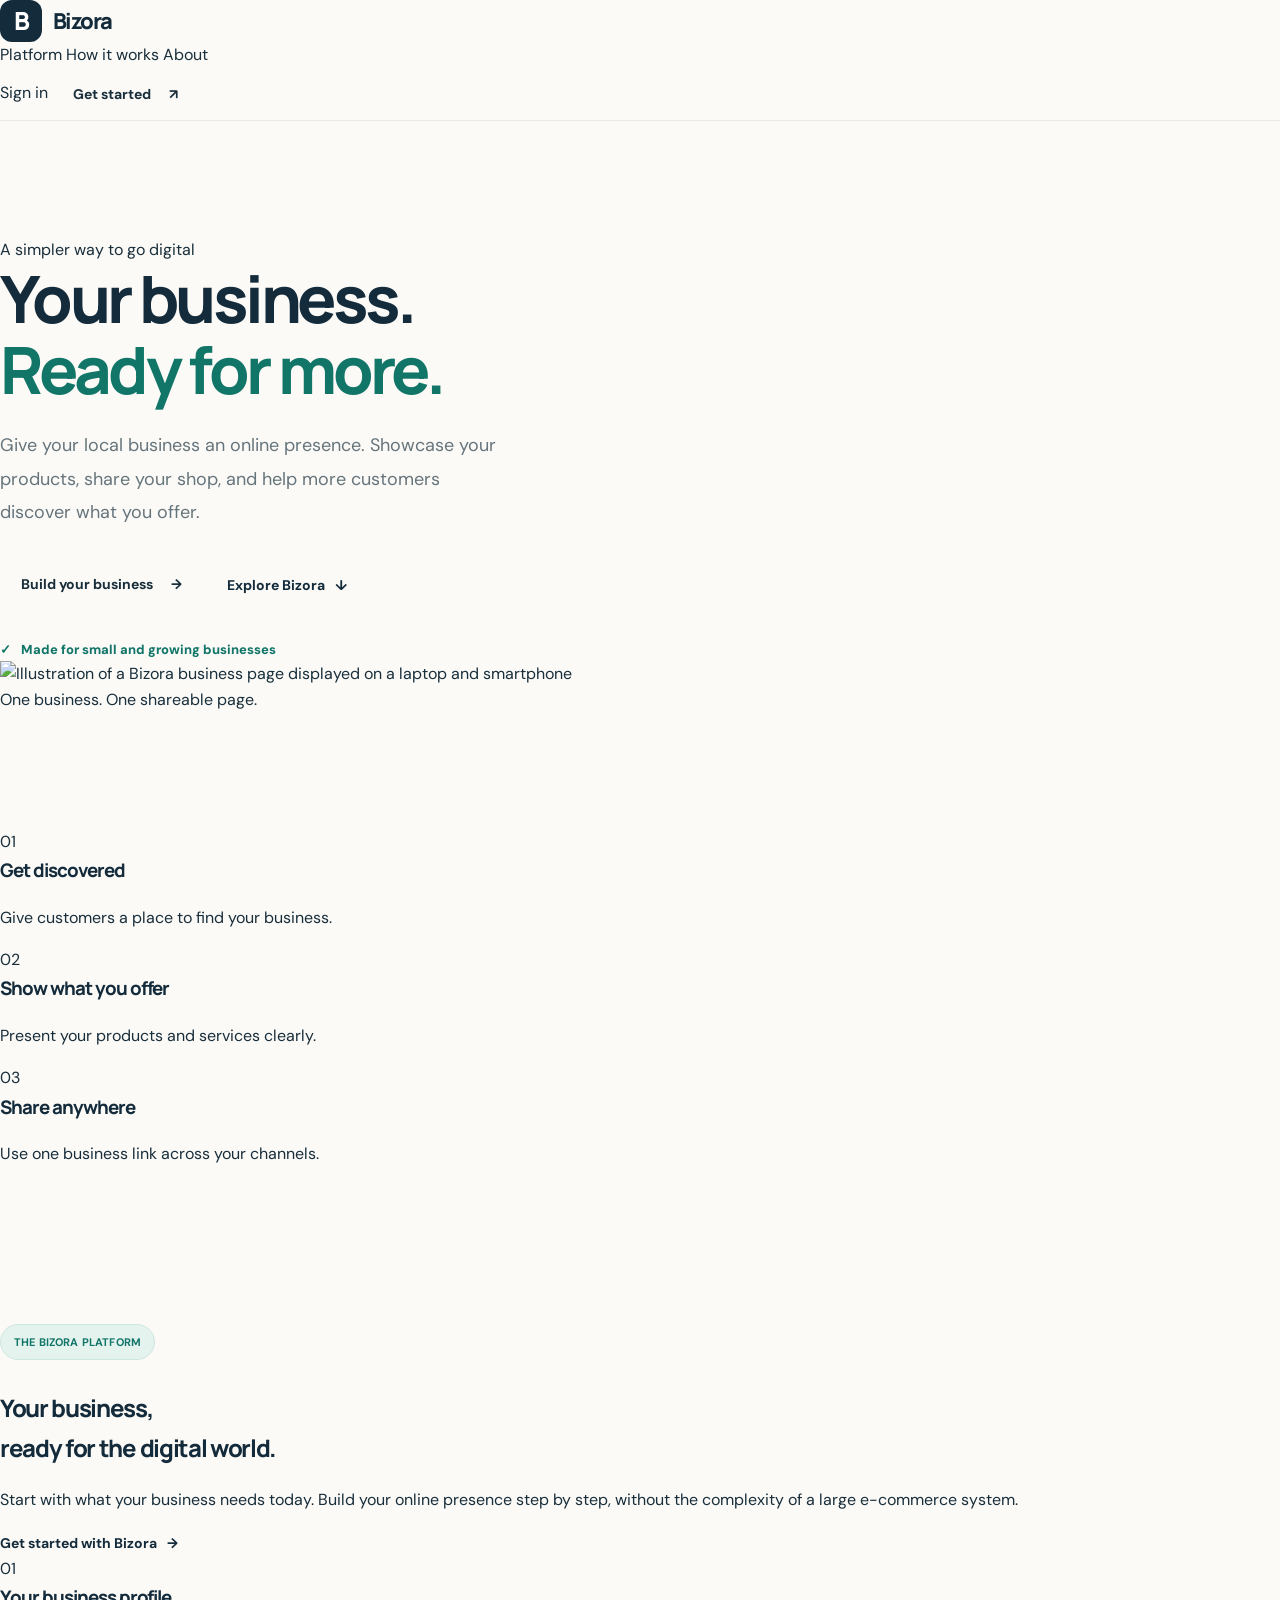
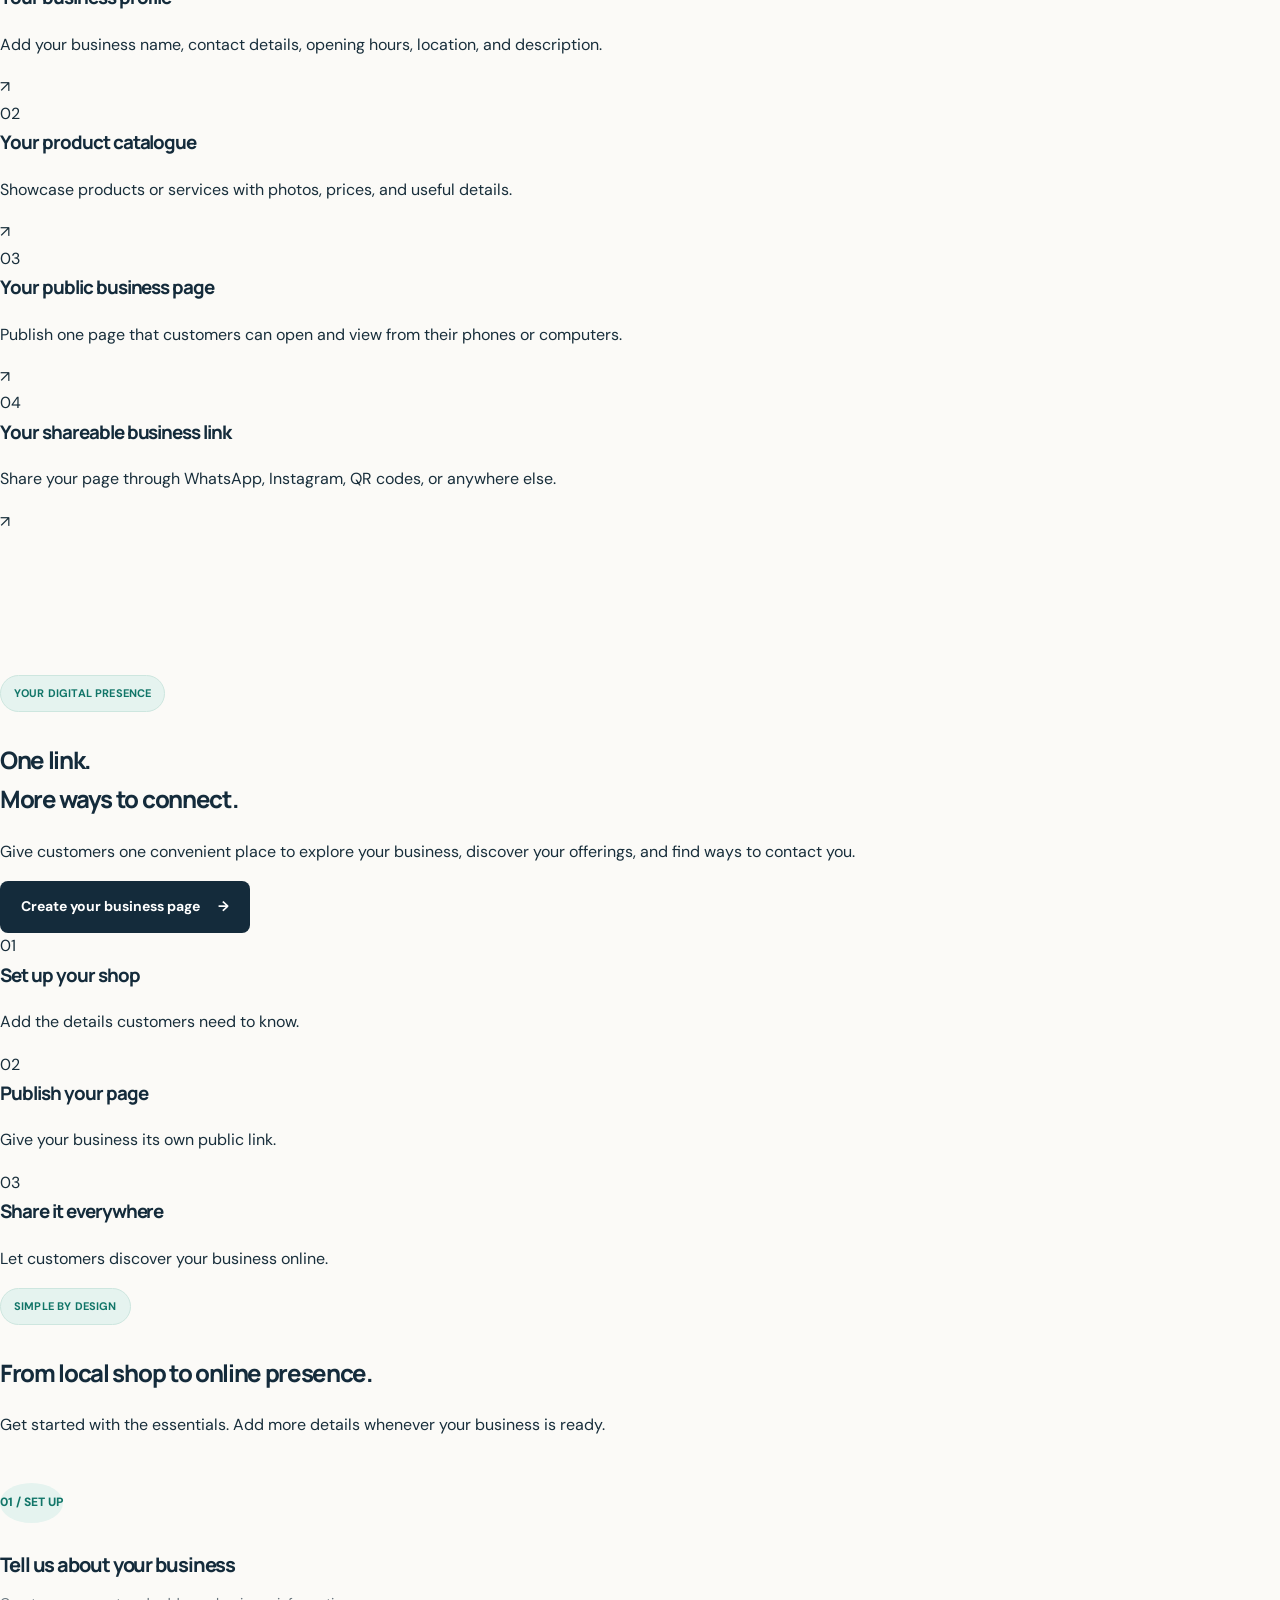
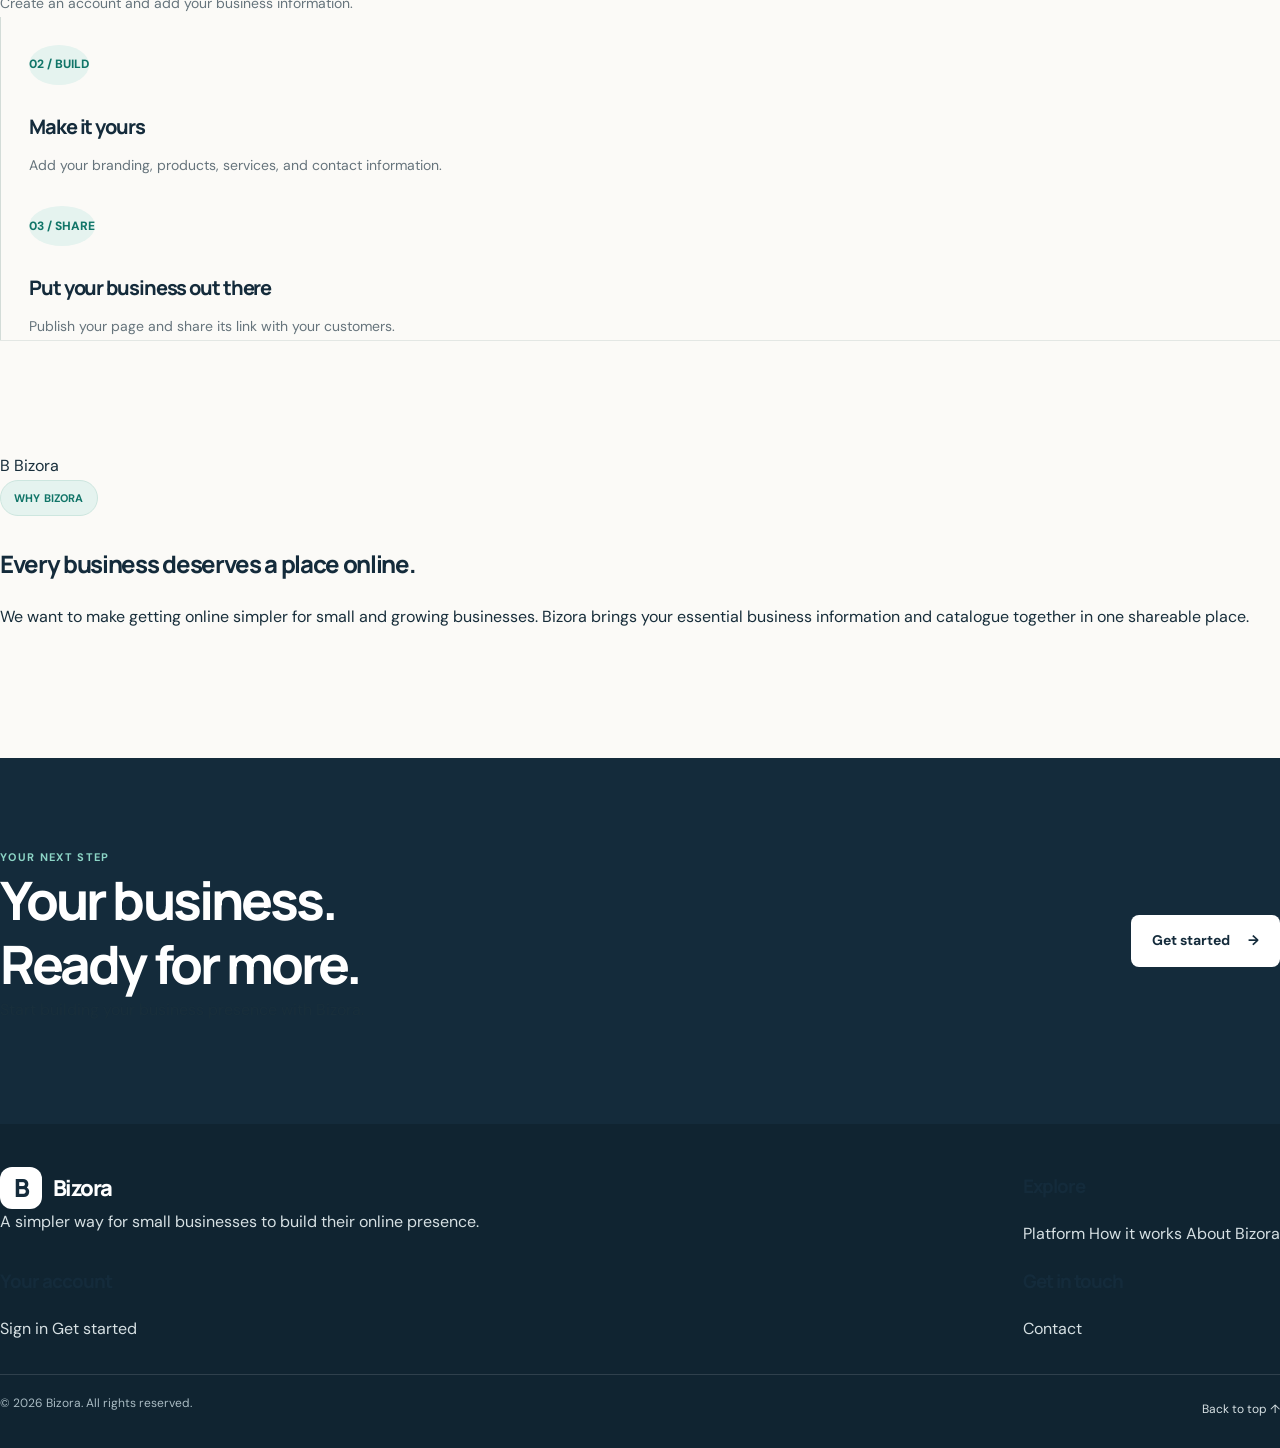
==== commit 12fabbfb: "Update index.html" ====
--- a/index.html
+++ b/index.html
@@ -4,45 +4,36 @@
     <meta charset="UTF-8">
     <meta name="viewport" content="width=device-width, initial-scale=1.0">
 
-    <title>Bizora — Your Business. Ready for More.</title>
-
-    <meta
-        name="description"
-        content="Build your digital business presence with Bizora. Create a product catalogue, share your business online, and discover smarter ways to grow."
-    >
-
-    <meta name="theme-color" content="#ffffff">
+    <meta name="theme-color" content="#f7faff">
+    <meta name="description" content="Bizora helps small and growing businesses build an online presence, showcase products, and reach more customers.">
+
+    <title>Bizora — Your business. Ready for more.</title>
 
     <link rel="preconnect" href="https://fonts.googleapis.com">
     <link rel="preconnect" href="https://fonts.gstatic.com" crossorigin>
 
-    <link
-        href="https://fonts.googleapis.com/css2?family=DM+Sans:wght@400;500;600;700&family=Manrope:wght@400;500;600;700;800&display=swap"
-        rel="stylesheet"
-    >
+    <link href="https://fonts.googleapis.com/css2?family=DM+Sans:wght@400;500;600;700&family=Manrope:wght@400;500;600;700;800&display=swap" rel="stylesheet">
 
     <link rel="stylesheet" href="./style.css">
-
     <script src="./script.js" defer></script>
 </head>
 
 <body>
 
-    <!-- HEADER -->
-
+    <!-- ================= HEADER ================= -->
     <header class="site-header">
         <div class="container header-inner">
 
-            <a href="#home" class="brand" aria-label="Bizora home">
-                <span class="brand-mark">b.</span>
-                <span class="brand-name">bizora</span>
+            <a href="#home" class="brand" aria-label="Bizora homepage">
+                <span class="brand-mark">B</span>
+                <span class="brand-name">Bizora</span>
             </a>
 
             <button
                 class="menu-toggle"
                 id="menu-toggle"
                 type="button"
-                aria-label="Open navigation menu"
+                aria-label="Open navigation"
                 aria-expanded="false"
                 aria-controls="primary-navigation"
             >
@@ -54,7 +45,6 @@
             <nav class="nav-links" id="primary-navigation" aria-label="Main navigation">
                 <a href="#platform">Platform</a>
                 <a href="#how-it-works">How it works</a>
-                <a href="#safety">Payment safety</a>
                 <a href="#about">About</a>
             </nav>
 
@@ -63,7 +53,7 @@
 
                 <a href="./register.html" class="button button-primary header-cta">
                     Get started
-                    <span class="arrow" aria-hidden="true">↗</span>
+                    <span aria-hidden="true">↗</span>
                 </a>
             </div>
 
@@ -73,15 +63,14 @@
 
     <main>
 
-        <!-- HERO -->
-
+        <!-- ================= HERO ================= -->
         <section class="hero" id="home">
             <div class="container hero-grid">
 
                 <div class="hero-copy">
 
                     <div class="hero-label">
-                        <span aria-hidden="true"></span>
+                        <span class="label-dot"></span>
                         A simpler way to go digital
                     </div>
 
@@ -91,784 +80,355 @@
                     </h1>
 
                     <p class="hero-description">
-                        Bring your business online with a place to showcase
-                        your products, share your details and build customer
-                        confidence — without unnecessary complexity.
+                        Give your local business an online presence.
+                        Showcase your products, share your shop, and
+                        help more customers discover what you offer.
                     </p>
 
                     <div class="hero-actions">
-                        <a href="./register.html" class="button button-primary">
+                        <a href="./register.html" class="button button-primary hero-primary">
                             Build your business
-                            <span class="arrow" aria-hidden="true">↗</span>
+                            <span aria-hidden="true">→</span>
                         </a>
 
-                        <a href="#platform" class="button button-outline">
+                        <a href="#platform" class="text-link">
                             Explore Bizora
-                            <span class="arrow" aria-hidden="true">↓</span>
+                            <span aria-hidden="true">↓</span>
                         </a>
                     </div>
 
-                    <div class="hero-proof">
-                        <span class="proof-symbol" aria-hidden="true">✓</span>
-                        <span>Designed for small and growing businesses</span>
-                    </div>
-
-                </div>
-
-
-                <!-- BUSINESS WEBSITE + PHONE PREVIEW -->
-
-                <div class="hero-visual" aria-label="Preview of a business website on desktop and mobile">
-
-                    <div class="visual-glow" aria-hidden="true"></div>
-
-                    <!-- DESKTOP BROWSER -->
-
-                    <div class="browser-window">
-
-                        <div class="browser-bar">
-                            <span class="browser-dot"></span>
-                            <span class="browser-dot"></span>
-                            <span class="browser-dot"></span>
-
-                            <div class="browser-address">
-                                bizora.in/your-business
-                            </div>
-                        </div>
-
-                        <div class="storefront">
-
-                            <aside class="store-sidebar">
-
-                                <div class="store-brand">
-                                    <span class="mini-brand">b.</span>
-                                    <span>bizora</span>
-                                </div>
-
-                                <div class="side-link active">
-                                    <span aria-hidden="true">⌂</span>
-                                    Home
-                                </div>
-
-                                <div class="side-link">
-                                    <span aria-hidden="true">▤</span>
-                                    Catalogue
-                                </div>
-
-                                <div class="side-link">
-                                    <span aria-hidden="true">▧</span>
-                                    Orders
-                                </div>
-
-                                <div class="side-link">
-                                    <span aria-hidden="true">₹</span>
-                                    Payments
-                                </div>
-
-                                <div class="side-link">
-                                    <span aria-hidden="true">♙</span>
-                                    Business profile
-                                </div>
-
-                            </aside>
-
-
-                            <div class="store-content">
-
-                                <div class="store-cover">
-
-                                    <div class="store-cover-copy">
-
-                                        <h3>Sunrise Essentials</h3>
-
-                                        <p>
-                                            Thoughtfully chosen products
-                                            for a more beautiful home.
-                                        </p>
-
-                                        <span class="store-tag">
-                                            Explore our collection
-                                        </span>
-
-                                    </div>
-
-                                </div>
-
-
-                                <div class="store-stats">
-
-                                    <div class="store-stat">
-                                        <small>Catalogue</small>
-                                        <strong>Products</strong>
-                                    </div>
-
-                                    <div class="store-stat">
-                                        <small>Business</small>
-                                        <strong>Online</strong>
-                                    </div>
-
-                                    <div class="store-stat">
-                                        <small>Access</small>
-                                        <strong>Shareable</strong>
-                                    </div>
-
-                                </div>
-
-
-                                <div class="products-heading">
-                                    <strong>Featured products</strong>
-                                    <span>View catalogue ↗</span>
-                                </div>
-
-
-                                <div class="product-grid">
-
-                                    <article class="product-item">
-                                        <div class="product-photo">
-                                            <img
-                                                src="https://images.unsplash.com/photo-1514228742587-6b1558fcca3d?auto=format&fit=crop&w=400&q=80"
-                                                alt="Ceramic coffee mug"
-                                                loading="lazy"
-                                            >
-                                        </div>
-
-                                        <strong>Ceramic Mug</strong>
-                                        <small>₹499</small>
-                                    </article>
-
-
-                                    <article class="product-item">
-                                        <div class="product-photo">
-                                            <img
-                                                src="https://images.unsplash.com/photo-1485955900006-10f4d324d411?auto=format&fit=crop&w=400&q=80"
-                                                alt="Indoor potted plant"
-                                                loading="lazy"
-                                            >
-                                        </div>
-
-                                        <strong>Indoor Planter</strong>
-                                        <small>₹749</small>
-                                    </article>
-
-
-                                    <article class="product-item">
-                                        <div class="product-photo">
-                                            <img
-                                                src="https://images.unsplash.com/photo-1507473885765-e6ed057f782c?auto=format&fit=crop&w=400&q=80"
-                                                alt="Decorative table lamp"
-                                                loading="lazy"
-                                            >
-                                        </div>
-
-                                        <strong>Table Lamp</strong>
-                                        <small>₹1,299</small>
-                                    </article>
-
-                                </div>
-
-                            </div>
-
-                        </div>
-
-                    </div>
-
-
-                    <!-- MOBILE BUSINESS WEBSITE -->
-
-                    <div class="phone">
-
-                        <div class="phone-screen">
-
-                            <div class="phone-status">
-                                <span>9:41</span>
-                                <span>● ● ●</span>
-                            </div>
-
-                            <div class="phone-notch" aria-hidden="true"></div>
-
-                            <div class="phone-inner">
-
-                                <div class="phone-brand">
-                                    <span class="mini-brand">b.</span>
-                                    <span>bizora</span>
-                                </div>
-
-                                <div class="phone-title">
-                                    Sunrise Essentials
-                                </div>
-
-                                <p class="phone-subtitle">
-                                    Home decor &amp; lifestyle
-                                </p>
-
-                                <div class="phone-cover">
-                                    <img
-                                        src="https://images.unsplash.com/photo-1600210492486-724fe5c67fb0?auto=format&fit=crop&w=500&q=80"
-                                        alt="Home decor displayed in a modern room"
-                                        loading="lazy"
-                                    >
-                                </div>
-
-                                <div class="phone-share">
-                                    Share business link ↗
-                                </div>
-
-                                <div class="phone-products">
-                                    Our collection
-                                </div>
-
-                                <div class="phone-product-row">
-
-                                    <div>
-                                        <img
-                                            src="https://images.unsplash.com/photo-1514228742587-6b1558fcca3d?auto=format&fit=crop&w=250&q=75"
-                                            alt="Ceramic mug"
-                                            loading="lazy"
-                                        >
-                                        <p class="phone-caption">Ceramic Mug</p>
-                                    </div>
-
-                                    <div>
-                                        <img
-                                            src="https://images.unsplash.com/photo-1485955900006-10f4d324d411?auto=format&fit=crop&w=250&q=75"
-                                            alt="Indoor planter"
-                                            loading="lazy"
-                                        >
-                                        <p class="phone-caption">Indoor Planter</p>
-                                    </div>
-
-                                </div>
-
-                            </div>
-
-                            <div class="phone-bottom">
-                                <span>Home</span>
-                                <span>Catalogue</span>
-                                <span>Contact</span>
-                            </div>
-
-                        </div>
-
-                    </div>
-
-
-                    <div class="handwritten-note" aria-hidden="true">
-                        Your business,<br>
-                        online.
-                    </div>
-
-                    <span class="note-arrow" aria-hidden="true">↙</span>
-
-                </div>
-
-            </div>
-        </section>
-
-
-        <!-- BENEFITS -->
-
-        <section class="benefits" aria-label="What Bizora helps with">
-
-            <div class="container benefit-grid">
-
-                <article class="benefit">
-
-                    <div class="benefit-icon" aria-hidden="true">
-                        <svg viewBox="0 0 32 32" fill="none">
-                            <path d="M4 13L16 4L28 13V27H4V13Z"
-                                  stroke="currentColor" stroke-width="2"
-                                  stroke-linejoin="round"/>
-                            <path d="M11 27V18H21V27"
-                                  stroke="currentColor" stroke-width="2"/>
-                            <path d="M3 13H29"
-                                  stroke="currentColor" stroke-width="2"/>
-                        </svg>
-                    </div>
-
+                    <div class="hero-note">
+                        <span class="note-check" aria-hidden="true">✓</span>
+                        <span>Made for small and growing businesses</span>
+                    </div>
+
+                </div>
+
+
+                <!-- Replace this image with your final Bizora hero artwork -->
+                <div class="hero-visual">
+
+                    <div class="hero-image-frame">
+                        <img
+                            src="./assets/bizora-hero.png"
+                            alt="Illustration of a Bizora business page displayed on a laptop and smartphone"
+                            class="hero-image"
+                            fetchpriority="high"
+                        >
+                    </div>
+
+                    <div class="hero-image-caption">
+                        <span class="caption-dot"></span>
+                        One business. One shareable page.
+                    </div>
+
+                </div>
+
+            </div>
+        </section>
+
+
+        <!-- ================= VALUE STRIP ================= -->
+        <section class="value-strip" aria-label="Bizora benefits">
+            <div class="container value-grid">
+
+                <article class="value-item">
+                    <span class="value-number">01</span>
                     <div>
-                        <h3>Be easier to discover</h3>
+                        <h3>Get discovered</h3>
                         <p>Give customers a place to find your business.</p>
                     </div>
-
                 </article>
 
-
-                <article class="benefit">
-
-                    <div class="benefit-icon" aria-hidden="true">
-                        <svg viewBox="0 0 32 32" fill="none">
-                            <path d="M16 3L27 7V15C27 22 22 27 16 29C10 27 5 22 5 15V7L16 3Z"
-                                  stroke="currentColor" stroke-width="2"
-                                  stroke-linejoin="round"/>
-                            <path d="M11 16L14.5 19.5L21.5 12.5"
-                                  stroke="currentColor" stroke-width="2"
-                                  stroke-linecap="round"
-                                  stroke-linejoin="round"/>
-                        </svg>
-                    </div>
-
+                <article class="value-item">
+                    <span class="value-number">02</span>
                     <div>
-                        <h3>Build safer habits</h3>
-                        <p>Learn practical ways to protect digital payments.</p>
-                    </div>
-
+                        <h3>Show what you offer</h3>
+                        <p>Present your products and services clearly.</p>
+                    </div>
                 </article>
 
-
-                <article class="benefit">
-
-                    <div class="benefit-icon" aria-hidden="true">
-                        <svg viewBox="0 0 32 32" fill="none">
-                            <path d="M4 24L12 16L18 20L28 7"
-                                  stroke="currentColor" stroke-width="2.2"
-                                  stroke-linecap="round"
-                                  stroke-linejoin="round"/>
-                            <path d="M20 7H28V15"
-                                  stroke="currentColor" stroke-width="2.2"
-                                  stroke-linecap="round"
-                                  stroke-linejoin="round"/>
-                        </svg>
-                    </div>
-
+                <article class="value-item">
+                    <span class="value-number">03</span>
                     <div>
-                        <h3>Take the next step</h3>
-                        <p>Find useful ways to improve your online presence.</p>
-                    </div>
-
+                        <h3>Share anywhere</h3>
+                        <p>Use one business link across your channels.</p>
+                    </div>
                 </article>
 
             </div>
-
-        </section>
-
-
-        <!-- PLATFORM -->
-
-        <section class="section platform" id="platform">
-
+        </section>
+
+
+        <!-- ================= PLATFORM ================= -->
+        <section class="section platform-section" id="platform">
             <div class="container platform-layout">
 
-                <div class="platform-copy">
-
-                    <span class="eyebrow">The Bizora platform</span>
+                <div class="section-copy">
+
+                    <span class="eyebrow">THE BIZORA PLATFORM</span>
 
                     <h2>
                         Your business,<br>
-                        in one place.
+                        ready for the digital world.
                     </h2>
 
-                    <p class="section-copy">
-                        You do not need a complicated system to start building
-                        your digital presence. Begin with the essentials and
-                        develop your business at your own pace.
-                    </p>
-
-                    <a href="./register.html" class="text-link">
+                    <p class="section-description">
+                        Start with what your business needs today.
+                        Build your online presence step by step,
+                        without the complexity of a large e-commerce system.
+                    </p>
+
+                    <a href="./register.html" class="text-link section-link">
                         Get started with Bizora
-                        <span aria-hidden="true">↗</span>
+                        <span aria-hidden="true">→</span>
                     </a>
 
                 </div>
 
 
-                <div class="platform-visual">
-
-                    <div class="platform-feature">
-
-                        <div class="platform-feature-icon" aria-hidden="true">
-                            <svg viewBox="0 0 32 32" fill="none">
-                                <rect x="5" y="4" width="22" height="24"
-                                      rx="3" stroke="currentColor"
-                                      stroke-width="2"/>
-                                <path d="M10 10H13M17 10H22M10 16H13M17 16H22M10 22H13M17 22H22"
-                                      stroke="currentColor"
-                                      stroke-width="2"
-                                      stroke-linecap="round"/>
-                            </svg>
-                        </div>
-
+                <div class="platform-features">
+
+                    <article class="platform-feature">
+                        <span class="feature-index">01</span>
+
+                        <div class="feature-content">
+                            <h3>Your business profile</h3>
+                            <p>
+                                Add your business name, contact details,
+                                opening hours, location, and description.
+                            </p>
+                        </div>
+
+                        <span class="feature-arrow" aria-hidden="true">↗</span>
+                    </article>
+
+
+                    <article class="platform-feature">
+                        <span class="feature-index">02</span>
+
+                        <div class="feature-content">
+                            <h3>Your product catalogue</h3>
+                            <p>
+                                Showcase products or services with photos,
+                                prices, and useful details.
+                            </p>
+                        </div>
+
+                        <span class="feature-arrow" aria-hidden="true">↗</span>
+                    </article>
+
+
+                    <article class="platform-feature">
+                        <span class="feature-index">03</span>
+
+                        <div class="feature-content">
+                            <h3>Your public business page</h3>
+                            <p>
+                                Publish one page that customers can open
+                                and view from their phones or computers.
+                            </p>
+                        </div>
+
+                        <span class="feature-arrow" aria-hidden="true">↗</span>
+                    </article>
+
+
+                    <article class="platform-feature">
+                        <span class="feature-index">04</span>
+
+                        <div class="feature-content">
+                            <h3>Your shareable business link</h3>
+                            <p>
+                                Share your page through WhatsApp,
+                                Instagram, QR codes, or anywhere else.
+                            </p>
+                        </div>
+
+                        <span class="feature-arrow" aria-hidden="true">↗</span>
+                    </article>
+
+                </div>
+
+            </div>
+        </section>
+
+
+        <!-- ================= ONLINE PRESENCE ================= -->
+        <section class="presence-section">
+            <div class="container presence-layout">
+
+                <div class="presence-copy">
+                    <span class="eyebrow">YOUR DIGITAL PRESENCE</span>
+
+                    <h2>
+                        One link.<br>
+                        More ways to connect.
+                    </h2>
+
+                    <p>
+                        Give customers one convenient place to explore
+                        your business, discover your offerings, and
+                        find ways to contact you.
+                    </p>
+
+                    <a href="./register.html" class="button button-dark">
+                        Create your business page
+                        <span aria-hidden="true">→</span>
+                    </a>
+                </div>
+
+
+                <div class="presence-steps">
+
+                    <div class="presence-step">
+                        <span class="step-marker">01</span>
                         <div>
-                            <h3>Product catalogue</h3>
-                            <p>
-                                Present your products or services with clear
-                                details in one shareable destination.
-                            </p>
-                        </div>
-
-                    </div>
-
-
-                    <div class="catalogue-preview">
-
-                        <div class="catalogue-top">
-                            <span>Sunrise Essentials</span>
-                            <span>Business catalogue</span>
-                        </div>
-
-                        <div class="catalogue-row">
-
-                            <img
-                                src="https://images.unsplash.com/photo-1514228742587-6b1558fcca3d?auto=format&fit=crop&w=250&q=80"
-                                alt="Ceramic mug product"
-                                loading="lazy"
-                            >
-
-                            <div class="catalogue-details">
-                                <strong>Ceramic Mug</strong>
-                                <span>Everyday essentials</span>
-                                <b>₹499</b>
-                            </div>
-
-                        </div>
-
-                        <div class="catalogue-row">
-
-                            <img
-                                src="https://images.unsplash.com/photo-1485955900006-10f4d324d411?auto=format&fit=crop&w=250&q=80"
-                                                           alt="Potted plant product"
-                                loading="lazy"
-                            >
-
-                            <div class="catalogue-details">
-                                <strong>Indoor Planter</strong>
-                                <span>Home &amp; living</span>
-                                <b>₹749</b>
-                            </div>
-
-                        </div>
-
-                        <div class="catalogue-row">
-
-                            <img
-                                src="https://images.unsplash.com/photo-1507473885765-e6ed057f782c?auto=format&fit=crop&w=250&q=80"
-                                alt="Decorative table lamp"
-                                loading="lazy"
-                            >
-
-                            <div class="catalogue-details">
-                                <strong>Table Lamp</strong>
-                                <span>Home accessories</span>
-                                <b>₹1,299</b>
-                            </div>
-
-                        </div>
-
-                    </div>
-
-
-                    <div class="platform-caption">
-                        <span class="caption-dot"></span>
-                        A sample storefront preview
-                    </div>
-
-                </div>
-
-            </div>
-
-
-            <!-- BUSINESS PRESENCE -->
-
-            <div class="container presence-section">
-
-                <div class="presence-heading">
-                    <span class="eyebrow">A better starting point</span>
-
-                    <h2>
-                        Make it easier<br>
-                        to do business.
-                    </h2>
-                </div>
-
-
-                <div class="presence-content">
-
-                    <article class="presence-item">
-                        <span class="presence-number">01</span>
-
+                            <h3>Set up your shop</h3>
+                            <p>Add the details customers need to know.</p>
+                        </div>
+                    </div>
+
+                    <div class="presence-step">
+                        <span class="step-marker">02</span>
                         <div>
-                            <h3>One link to share</h3>
-                            <p>
-                                Give customers a simple destination for your
-                                business information and catalogue.
-                            </p>
-                        </div>
-
-                        <span class="presence-symbol" aria-hidden="true">↗</span>
-                    </article>
-
-
-                    <article class="presence-item">
-                        <span class="presence-number">02</span>
-
+                            <h3>Publish your page</h3>
+                            <p>Give your business its own public link.</p>
+                        </div>
+                    </div>
+
+                    <div class="presence-step">
+                        <span class="step-marker">03</span>
                         <div>
-                            <h3>Information that matters</h3>
-                            <p>
-                                Present your business details and offerings
-                                without overwhelming visitors.
-                            </p>
-                        </div>
-
-                        <span class="presence-symbol" aria-hidden="true">↗</span>
-                    </article>
-
-
-                    <article class="presence-item">
-                        <span class="presence-number">03</span>
-
-                        <div>
-                            <h3>Room to grow</h3>
-                            <p>
-                                Start with the basics and identify the next
-                                useful digital steps for your business.
-                            </p>
-                        </div>
-
-                        <span class="presence-symbol" aria-hidden="true">↗</span>
-                    </article>
-
-                </div>
-
-            </div>
-
-        </section>
-
-
-        <!-- PAYMENT SAFETY -->
-
-        <section class="safety-section" id="safety">
-
-            <div class="container safety-layout">
-
-                <div class="safety-copy">
-
-                    <span class="eyebrow">Digital payment awareness</span>
-
-                    <h2>
-                        Confidence starts<br>
-                        with safer habits.
-                    </h2>
-
-                    <p class="section-copy">
-                        Digital payments make business convenient, but
-                        checking every transaction carefully matters.
-                        Build habits that help you recognise common risks.
-                    </p>
-
-                    <a href="#how-it-works" class="safety-link">
-                        See how Bizora helps
-                        <span aria-hidden="true">↗</span>
+                            <h3>Share it everywhere</h3>
+                            <p>Let customers discover your business online.</p>
+                        </div>
+                    </div>
+
+                </div>
+
+            </div>
+        </section>
+
+
+        <!-- ================= HOW IT WORKS ================= -->
+        <section class="section process-section" id="how-it-works">
+            <div class="container">
+
+                <div class="process-heading">
+                    <span class="eyebrow">SIMPLE BY DESIGN</span>
+
+                    <h2>From local shop to online presence.</h2>
+
+                    <p>
+                        Get started with the essentials.
+                        Add more details whenever your business is ready.
+                    </p>
+                </div>
+
+
+                <div class="process-grid">
+
+                    <article class="process-step">
+                        <span class="process-number">01 / SET UP</span>
+                        <h3>Tell us about your business</h3>
+                        <p>
+                            Create an account and add your business
+                            information.
+                        </p>
+                    </article>
+
+                    <article class="process-step">
+                        <span class="process-number">02 / BUILD</span>
+                        <h3>Make it yours</h3>
+                        <p>
+                            Add your branding, products, services,
+                            and contact information.
+                        </p>
+                    </article>
+
+                    <article class="process-step">
+                        <span class="process-number">03 / SHARE</span>
+                        <h3>Put your business out there</h3>
+                        <p>
+                            Publish your page and share its link
+                            with your customers.
+                        </p>
+                    </article>
+
+                </div>
+
+            </div>
+        </section>
+
+
+        <!-- ================= ABOUT ================= -->
+        <section class="about-section" id="about">
+            <div class="container about-layout">
+
+                <div class="about-brand">
+                    <span class="about-brand-mark">B</span>
+                    <span>Bizora</span>
+                </div>
+
+                <div class="about-copy">
+                    <span class="eyebrow">WHY BIZORA</span>
+
+                    <h2>Every business deserves a place online.</h2>
+
+                    <p>
+                        We want to make getting online simpler for
+                        small and growing businesses. Bizora brings
+                        your essential business information and
+                        catalogue together in one shareable place.
+                    </p>
+                </div>
+
+            </div>
+        </section>
+
+
+        <!-- ================= FINAL CTA ================= -->
+        <section class="final-cta">
+            <div class="container final-cta-inner">
+
+                <div>
+                    <span class="cta-eyebrow">YOUR NEXT STEP</span>
+
+                    <h2>Your business.<br>Ready for more.</h2>
+
+                    <p>
+                        Start building your business presence with Bizora.
+                    </p>
+                </div>
+
+                <a href="./register.html" class="button button-light">
+                    Get started
+                    <span aria-hidden="true">→</span>
+                </a>
+
+            </div>
+        </section>
+
+    </main>
+
+
+    <!-- ================= FOOTER ================= -->
+    <footer class="site-footer">
+        <div class="container">
+
+            <div class="footer-main">
+
+                <div class="footer-brand-column">
+                    <a href="#home" class="brand footer-brand">
+                        <span class="brand-mark">B</span>
+                        <span class="brand-name">Bizora</span>
                     </a>
 
-                </div>
-
-
-                <div class="safety-content">
-
-                    <div class="safety-emblem" aria-hidden="true">
-                        <svg viewBox="0 0 100 100" fill="none">
-                            <path d="M50 8L83 21V46C83 66 69 82 50 92C31 82 17 66 17 46V21L50 8Z"
-                                  stroke="currentColor" stroke-width="3"
-                                  stroke-linejoin="round"/>
-                            <path d="M34 49L45 60L67 37"
-                                  stroke="currentColor" stroke-width="4"
-                                  stroke-linecap="round"
-                                  stroke-linejoin="round"/>
-                        </svg>
-                    </div>
-
-                    <div class="safety-rule">
-                        <span class="rule-number">01</span>
-                        <div>
-                            <h3>Check your payment app</h3>
-                            <p>Confirm the transaction in your own account.</p>
-                        </div>
-                    </div>
-
-                    <div class="safety-rule">
-                        <span class="rule-number">02</span>
-                        <div>
-                            <h3>Never share your UPI PIN</h3>
-                            <p>A PIN should remain private and secure.</p>
-                        </div>
-                    </div>
-
-                    <div class="safety-rule">
-                        <span class="rule-number">03</span>
-                        <div>
-                            <h3>Do not rely on screenshots</h3>
-                            <p>Verify the actual transaction before acting.</p>
-                        </div>
-                    </div>
-
-                    <p class="safety-disclaimer">
-                        General digital payment safety guidance.
-                    </p>
-
-                </div>
-
-            </div>
-
-        </section>
-
-
-        <!-- HOW IT WORKS -->
-
-        <section class="section process-section" id="how-it-works">
-
-            <div class="container">
-
-                <div class="process-heading">
-
-                    <div>
-                        <span class="eyebrow">Getting started</span>
-
-                        <h2>
-                            Start simple.<br>
-                            Build from there.
-                        </h2>
-                    </div>
-
-                    <p class="section-copy">
-                        Bizora is designed to help you focus on what your
-                        business needs now, with the flexibility to grow later.
-                    </p>
-
-                </div>
-
-
-                <div class="process-grid">
-
-                    <article class="process-step">
-                        <span class="process-number">01</span>
-
-                        <h3>Set up your profile</h3>
-
-                        <p>
-                            Add your business information and tell us which
-                            digital tools you already use.
-                        </p>
-
-                    </article>
-
-
-                    <article class="process-step">
-                        <span class="process-number">02</span>
-
-                        <h3>Build your presence</h3>
-
-                        <p>
-                            Organise your catalogue and create a simple
-                            online destination for your business.
-                        </p>
-
-                    </article>
-
-
-                    <article class="process-step">
-                        <span class="process-number">03</span>
-
-                        <h3>Choose your next step</h3>
-
-                        <p>
-                            Explore practical ways to improve visibility,
-                            communication and digital safety.
-                        </p>
-
-                    </article>
-
-                </div>
-
-            </div>
-
-        </section>
-
-
-        <!-- ABOUT -->
-
-        <section class="about-section" id="about">
-
-            <div class="container about-layout">
-
-                <div class="about-brand">
-                    <span class="about-brand-mark">b.</span>
-                    <span>Built for business.</span>
-                </div>
-
-                <div class="about-copy">
-
-                    <span class="eyebrow">Why Bizora</span>
-
-                    <h2>
-                        Digital tools should<br>
-                        make business simpler.
-                    </h2>
-
-                    <p>
-                        Every business deserves a practical way to build
-                        its online presence. Bizora brings useful digital
-                        essentials into a straightforward experience, so
-                        business owners can spend less time figuring out
-                        tools and more time serving customers.
-                    </p>
-
-                </div>
-
-            </div>
-
-        </section>
-
-
-        <!-- FINAL CALL TO ACTION -->
-
-        <section class="final-cta">
-
-            <div class="container final-cta-inner">
-
-                <div>
-                    <span class="cta-eyebrow">Your next step starts here</span>
-
-                    <h2>
-                        Bring your business<br>
-                        into the digital world.
-                    </h2>
-
-                    <p>
-                        Start with the essentials. Grow at your own pace.
-                    </p>
-                </div>
-
-                <a href="./register.html" class="button cta-button">
-                    Get started with Bizora
-                    <span class="arrow" aria-hidden="true">↗</span>
-                </a>
-
-            </div>
-
-        </section>
-
-    </main>
-
-
-    <!-- FOOTER -->
-
-    <footer class="site-footer">
-
-        <div class="container">
-
-            <div class="footer-main">
-
-                <div class="footer-brand-column">
-
-                    <a href="#home" class="brand footer-brand">
-                        <span class="brand-mark">b.</span>
-                        <span class="brand-name">bizora</span>
-                    </a>
-
                     <p class="footer-description">
-                        A simpler digital starting point for small
-                        and growing businesses.
-                    </p>
-
+                        A simpler way for small businesses
+                        to build their online presence.
+                    </p>
                 </div>
 
 
@@ -876,48 +436,38 @@
                     <h3>Explore</h3>
                     <a href="#platform">Platform</a>
                     <a href="#how-it-works">How it works</a>
-                    <a href="#safety">Payment safety</a>
+                    <a href="#about">About Bizora</a>
                 </div>
 
 
                 <div class="footer-column">
-                    <h3>Your business</h3>
+                    <h3>Your account</h3>
+                    <a href="./login.html">Sign in</a>
                     <a href="./register.html">Get started</a>
-                    <a href="./login.html">Sign in</a>
-                    <a href="#about">About Bizora</a>
-                </div>
-
-
-                <div class="footer-note">
-                    <span class="footer-note-label">OUR APPROACH</span>
-
-                    <p>
-                        Practical tools.<br>
-                        Clear information.<br>
-                        Simpler digital business.
-                    </p>
+                </div>
+
+
+                <div class="footer-column">
+                    <h3>Get in touch</h3>
+                    <a href="mailto:hello@bizora.in">Contact</a>
                 </div>
 
             </div>
 
 
             <div class="footer-bottom">
-
                 <p>
-                    &copy; <span id="current-year">2026</span> Bizora.
+                    © <span id="current-year">2026</span> Bizora.
                     All rights reserved.
                 </p>
 
                 <a href="#home" class="back-to-top">
                     Back to top ↑
                 </a>
-
-            </div>
-</div>
-
+            </div>
+
+        </div>
     </footer>
 
 </body>
-</html>
-
-                    +</html>
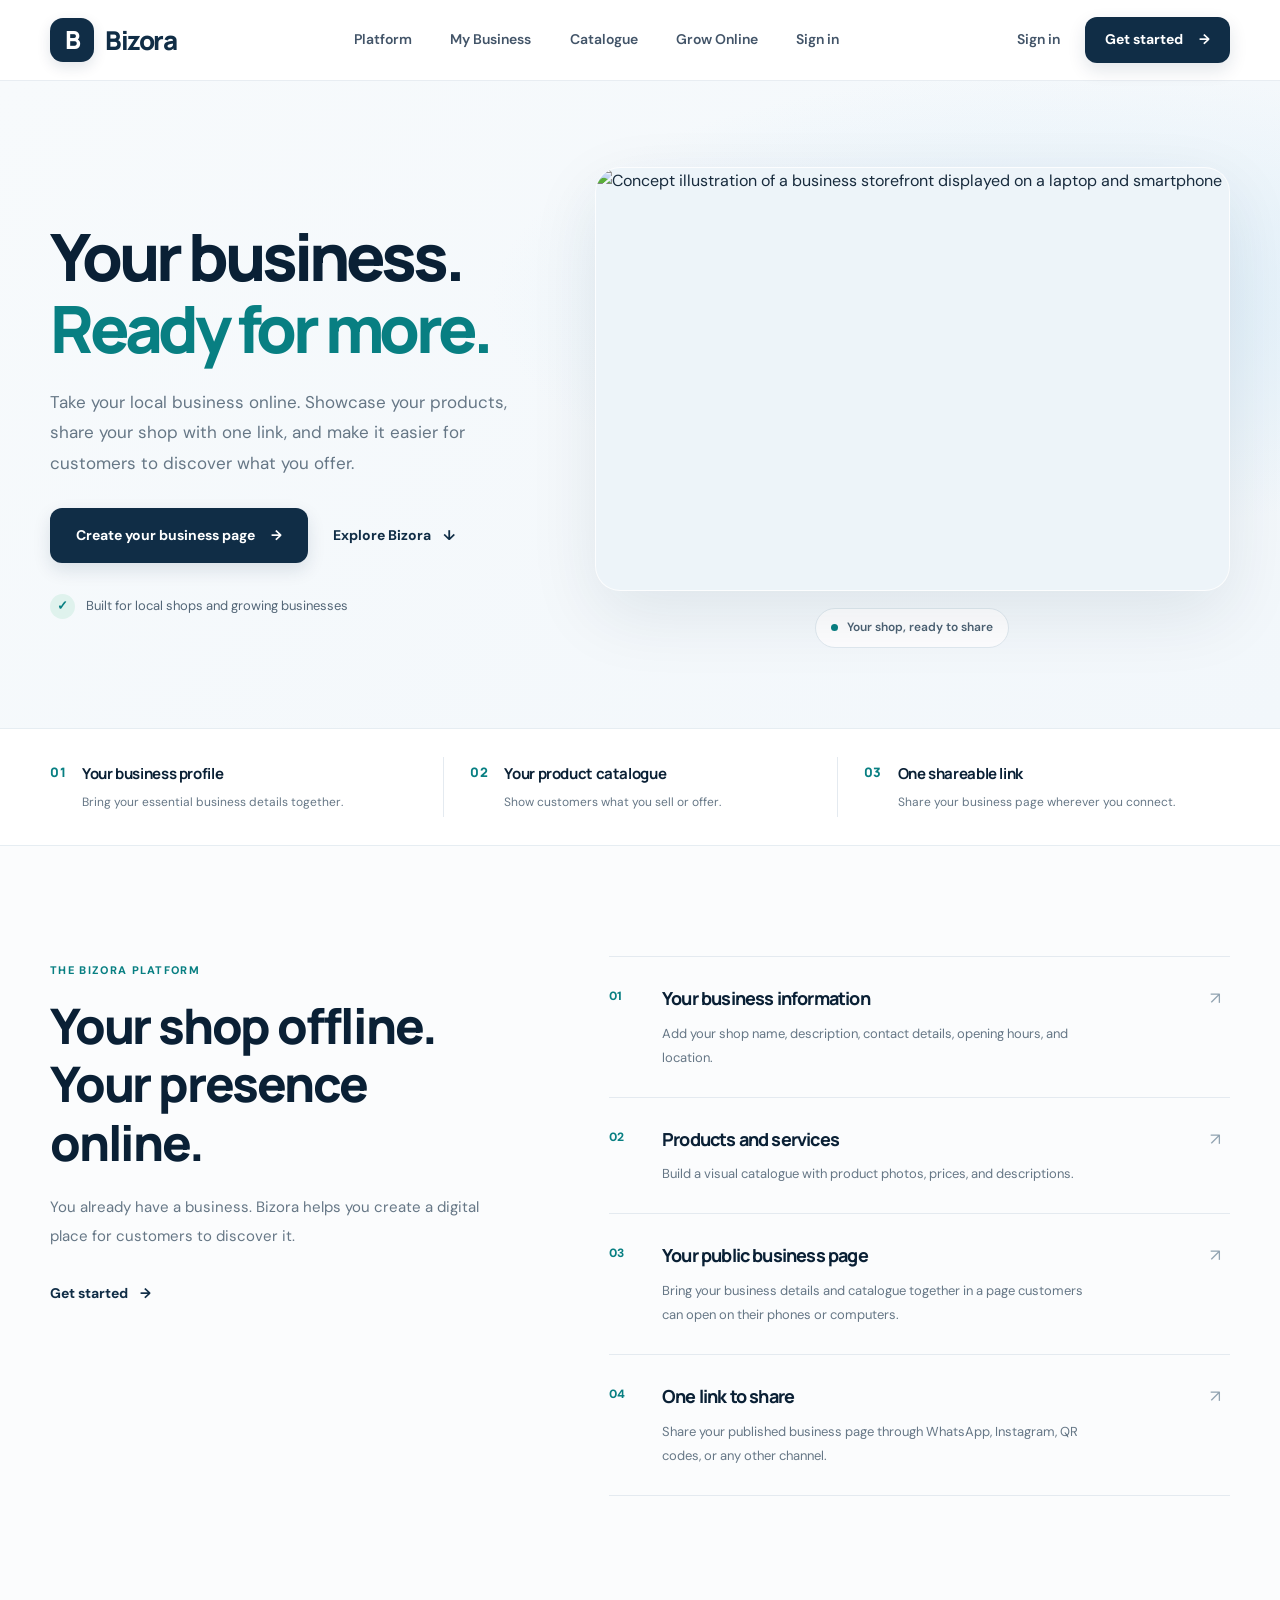
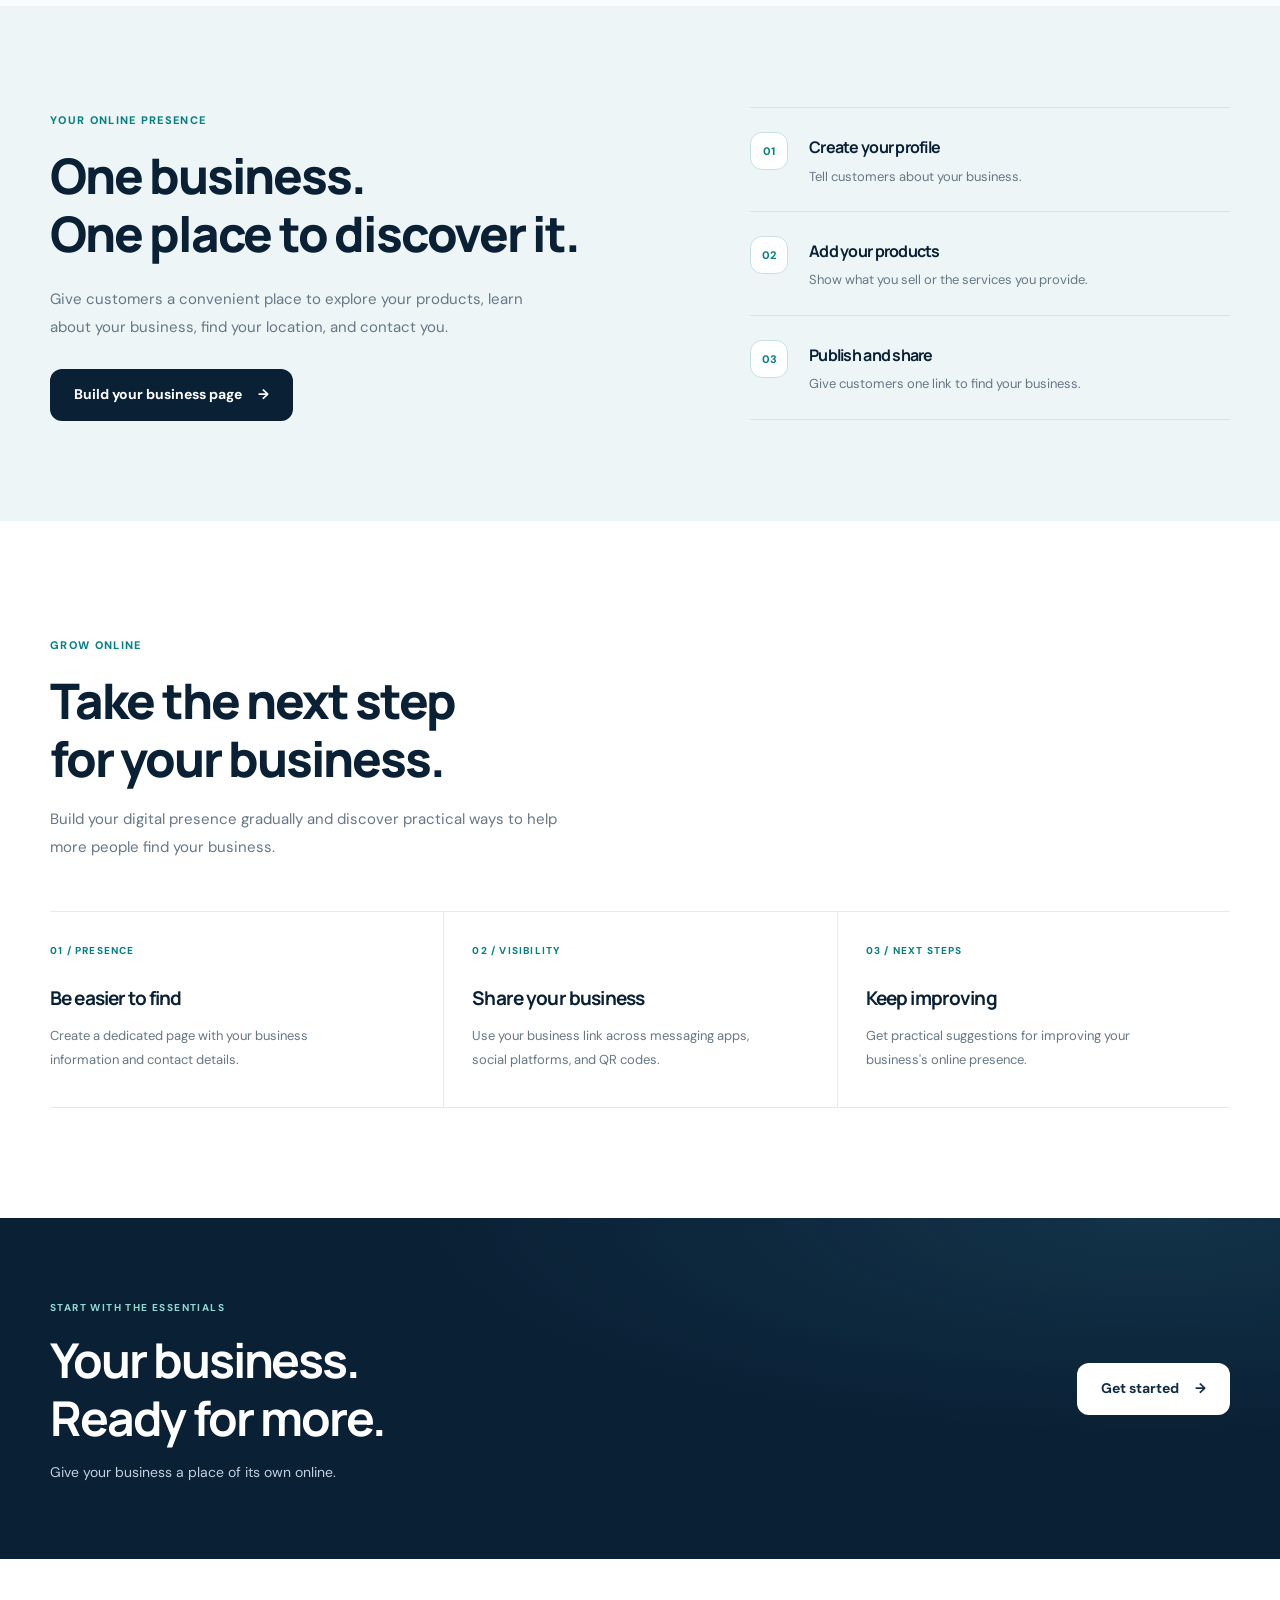
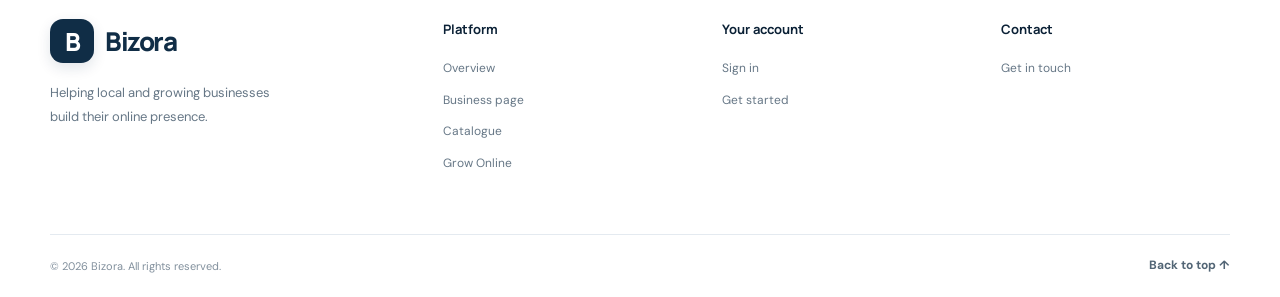
==== commit a995774f: "Update index.html" ====
--- a/index.html
+++ b/index.html
@@ -3,16 +3,22 @@
 <head>
     <meta charset="UTF-8">
     <meta name="viewport" content="width=device-width, initial-scale=1.0">
-
-    <meta name="theme-color" content="#f7faff">
-    <meta name="description" content="Bizora helps small and growing businesses build an online presence, showcase products, and reach more customers.">
-
-    <title>Bizora — Your business. Ready for more.</title>
+    <meta name="theme-color" content="#102d46">
+
+    <meta
+        name="description"
+        content="Create your business profile, showcase your products, and share your shop online with Bizora."
+    >
+
+    <title>Bizora — Your Business, Ready for More</title>
 
     <link rel="preconnect" href="https://fonts.googleapis.com">
     <link rel="preconnect" href="https://fonts.gstatic.com" crossorigin>
 
-    <link href="https://fonts.googleapis.com/css2?family=DM+Sans:wght@400;500;600;700&family=Manrope:wght@400;500;600;700;800&display=swap" rel="stylesheet">
+    <link
+        href="https://fonts.googleapis.com/css2?family=DM+Sans:wght@400;500;600;700&family=Manrope:wght@400;500;600;700;800&display=swap"
+        rel="stylesheet"
+    >
 
     <link rel="stylesheet" href="./style.css">
     <script src="./script.js" defer></script>
@@ -20,11 +26,11 @@
 
 <body>
 
-    <!-- ================= HEADER ================= -->
+    <!-- HEADER -->
     <header class="site-header">
         <div class="container header-inner">
 
-            <a href="#home" class="brand" aria-label="Bizora homepage">
+            <a href="#home" class="brand" aria-label="Bizora home">
                 <span class="brand-mark">B</span>
                 <span class="brand-name">Bizora</span>
             </a>
@@ -42,18 +48,32 @@
                 <span></span>
             </button>
 
-            <nav class="nav-links" id="primary-navigation" aria-label="Main navigation">
+            <nav
+                class="nav-links"
+                id="primary-navigation"
+                aria-label="Main navigation"
+            >
                 <a href="#platform">Platform</a>
-                <a href="#how-it-works">How it works</a>
-                <a href="#about">About</a>
+                <a href="#business-page">My Business</a>
+                <a href="#catalogue">Catalogue</a>
+                <a href="#grow-online">Grow Online</a>
+
+                <a href="./login.html" class="mobile-sign-in">
+                    Sign in
+                </a>
             </nav>
 
             <div class="header-actions">
-                <a href="./login.html" class="sign-in">Sign in</a>
-
-                <a href="./register.html" class="button button-primary header-cta">
+                <a href="./login.html" class="sign-in desktop-sign-in">
+                    Sign in
+                </a>
+
+                <a
+                    href="./register.html"
+                    class="button button-primary header-cta"
+                >
                     Get started
-                    <span aria-hidden="true">↗</span>
+                    <span aria-hidden="true">→</span>
                 </a>
             </div>
 
@@ -63,16 +83,11 @@
 
     <main>
 
-        <!-- ================= HERO ================= -->
+        <!-- HERO -->
         <section class="hero" id="home">
             <div class="container hero-grid">
 
                 <div class="hero-copy">
-
-                    <div class="hero-label">
-                        <span class="label-dot"></span>
-                        A simpler way to go digital
-                    </div>
 
                     <h1>
                         Your business.<br>
@@ -80,14 +95,19 @@
                     </h1>
 
                     <p class="hero-description">
-                        Give your local business an online presence.
-                        Showcase your products, share your shop, and
-                        help more customers discover what you offer.
+                        Take your local business online.
+                        Showcase your products, share your shop
+                        with one link, and make it easier for
+                        customers to discover what you offer.
                     </p>
 
                     <div class="hero-actions">
-                        <a href="./register.html" class="button button-primary hero-primary">
-                            Build your business
+
+                        <a
+                            href="./register.html"
+                            class="button button-primary hero-primary"
+                        >
+                            Create your business page
                             <span aria-hidden="true">→</span>
                         </a>
 
@@ -95,23 +115,24 @@
                             Explore Bizora
                             <span aria-hidden="true">↓</span>
                         </a>
+
                     </div>
 
                     <div class="hero-note">
                         <span class="note-check" aria-hidden="true">✓</span>
-                        <span>Made for small and growing businesses</span>
-                    </div>
-
-                </div>
-
-
-                <!-- Replace this image with your final Bizora hero artwork -->
+                        <span>Built for local shops and growing businesses</span>
+                    </div>
+
+                </div>
+
+
+                <!-- PRODUCT VISUAL -->
                 <div class="hero-visual">
 
                     <div class="hero-image-frame">
                         <img
                             src="./assets/bizora-hero.png"
-                            alt="Illustration of a Bizora business page displayed on a laptop and smartphone"
+                            alt="Concept illustration of a business storefront displayed on a laptop and smartphone"
                             class="hero-image"
                             fetchpriority="high"
                         >
@@ -119,7 +140,7 @@
 
                     <div class="hero-image-caption">
                         <span class="caption-dot"></span>
-                        One business. One shareable page.
+                        Your shop, ready to share
                     </div>
 
                 </div>
@@ -128,31 +149,34 @@
         </section>
 
 
-        <!-- ================= VALUE STRIP ================= -->
+        <!-- CORE VALUE -->
         <section class="value-strip" aria-label="Bizora benefits">
             <div class="container value-grid">
 
                 <article class="value-item">
                     <span class="value-number">01</span>
+
                     <div>
-                        <h3>Get discovered</h3>
-                        <p>Give customers a place to find your business.</p>
+                        <h3>Your business profile</h3>
+                        <p>Bring your essential business details together.</p>
                     </div>
                 </article>
 
                 <article class="value-item">
                     <span class="value-number">02</span>
+
                     <div>
-                        <h3>Show what you offer</h3>
-                        <p>Present your products and services clearly.</p>
+                        <h3>Your product catalogue</h3>
+                        <p>Show customers what you sell or offer.</p>
                     </div>
                 </article>
 
                 <article class="value-item">
                     <span class="value-number">03</span>
+
                     <div>
-                        <h3>Share anywhere</h3>
-                        <p>Use one business link across your channels.</p>
+                        <h3>One shareable link</h3>
+                        <p>Share your business page wherever you connect.</p>
                     </div>
                 </article>
 
@@ -160,7 +184,7 @@
         </section>
 
 
-        <!-- ================= PLATFORM ================= -->
+        <!-- PLATFORM OVERVIEW -->
         <section class="section platform-section" id="platform">
             <div class="container platform-layout">
 
@@ -169,18 +193,18 @@
                     <span class="eyebrow">THE BIZORA PLATFORM</span>
 
                     <h2>
-                        Your business,<br>
-                        ready for the digital world.
+                        Your shop offline.<br>
+                        Your presence online.
                     </h2>
 
                     <p class="section-description">
-                        Start with what your business needs today.
-                        Build your online presence step by step,
-                        without the complexity of a large e-commerce system.
+                        You already have a business.
+                        Bizora helps you create a digital place
+                        for customers to discover it.
                     </p>
 
                     <a href="./register.html" class="text-link section-link">
-                        Get started with Bizora
+                        Get started
                         <span aria-hidden="true">→</span>
                     </a>
 
@@ -189,14 +213,16 @@
 
                 <div class="platform-features">
 
-                    <article class="platform-feature">
+                    <article class="platform-feature" id="business-profile">
                         <span class="feature-index">01</span>
 
                         <div class="feature-content">
-                            <h3>Your business profile</h3>
+                            <h3>Your business information</h3>
+
                             <p>
-                                Add your business name, contact details,
-                                opening hours, location, and description.
+                                Add your shop name, description,
+                                contact details, opening hours,
+                                and location.
                             </p>
                         </div>
 
@@ -204,14 +230,15 @@
                     </article>
 
 
-                    <article class="platform-feature">
+                    <article class="platform-feature" id="catalogue">
                         <span class="feature-index">02</span>
 
                         <div class="feature-content">
-                            <h3>Your product catalogue</h3>
+                            <h3>Products and services</h3>
+
                             <p>
-                                Showcase products or services with photos,
-                                prices, and useful details.
+                                Build a visual catalogue with
+                                product photos, prices, and descriptions.
                             </p>
                         </div>
 
@@ -219,14 +246,16 @@
                     </article>
 
 
-                    <article class="platform-feature">
+                    <article class="platform-feature" id="business-page">
                         <span class="feature-index">03</span>
 
                         <div class="feature-content">
                             <h3>Your public business page</h3>
+
                             <p>
-                                Publish one page that customers can open
-                                and view from their phones or computers.
+                                Bring your business details and
+                                catalogue together in a page customers
+                                can open on their phones or computers.
                             </p>
                         </div>
 
@@ -234,14 +263,16 @@
                     </article>
 
 
-                    <article class="platform-feature">
+                    <article class="platform-feature" id="share-link">
                         <span class="feature-index">04</span>
 
                         <div class="feature-content">
-                            <h3>Your shareable business link</h3>
+                            <h3>One link to share</h3>
+
                             <p>
-                                Share your page through WhatsApp,
-                                Instagram, QR codes, or anywhere else.
+                                Share your published business page
+                                through WhatsApp, Instagram, QR codes,
+                                or any other channel.
                             </p>
                         </div>
 
@@ -254,28 +285,30 @@
         </section>
 
 
-        <!-- ================= ONLINE PRESENCE ================= -->
+        <!-- PUBLIC BUSINESS PAGE -->
         <section class="presence-section">
             <div class="container presence-layout">
 
                 <div class="presence-copy">
-                    <span class="eyebrow">YOUR DIGITAL PRESENCE</span>
+
+                    <span class="eyebrow">YOUR ONLINE PRESENCE</span>
 
                     <h2>
-                        One link.<br>
-                        More ways to connect.
+                        One business.<br>
+                        One place to discover it.
                     </h2>
 
                     <p>
-                        Give customers one convenient place to explore
-                        your business, discover your offerings, and
-                        find ways to contact you.
+                        Give customers a convenient place to
+                        explore your products, learn about your
+                        business, find your location, and contact you.
                     </p>
 
                     <a href="./register.html" class="button button-dark">
-                        Create your business page
+                        Build your business page
                         <span aria-hidden="true">→</span>
                     </a>
+
                 </div>
 
 
@@ -283,25 +316,28 @@
 
                     <div class="presence-step">
                         <span class="step-marker">01</span>
+
                         <div>
-                            <h3>Set up your shop</h3>
-                            <p>Add the details customers need to know.</p>
+                            <h3>Create your profile</h3>
+                            <p>Tell customers about your business.</p>
                         </div>
                     </div>
 
                     <div class="presence-step">
                         <span class="step-marker">02</span>
+
                         <div>
-                            <h3>Publish your page</h3>
-                            <p>Give your business its own public link.</p>
+                            <h3>Add your products</h3>
+                            <p>Show what you sell or the services you provide.</p>
                         </div>
                     </div>
 
                     <div class="presence-step">
                         <span class="step-marker">03</span>
+
                         <div>
-                            <h3>Share it everywhere</h3>
-                            <p>Let customers discover your business online.</p>
+                            <h3>Publish and share</h3>
+                            <p>Give customers one link to find your business.</p>
                         </div>
                     </div>
 
@@ -311,48 +347,62 @@
         </section>
 
 
-        <!-- ================= HOW IT WORKS ================= -->
-        <section class="section process-section" id="how-it-works">
+        <!-- GROW ONLINE -->
+        <section class="section process-section" id="grow-online">
             <div class="container">
 
                 <div class="process-heading">
-                    <span class="eyebrow">SIMPLE BY DESIGN</span>
-
-                    <h2>From local shop to online presence.</h2>
+
+                    <span class="eyebrow">GROW ONLINE</span>
+
+                    <h2>
+                        Take the next step<br>
+                        for your business.
+                    </h2>
 
                     <p>
-                        Get started with the essentials.
-                        Add more details whenever your business is ready.
+                        Build your digital presence gradually
+                        and discover practical ways to help
+                        more people find your business.
                     </p>
+
                 </div>
 
 
                 <div class="process-grid">
 
                     <article class="process-step">
-                        <span class="process-number">01 / SET UP</span>
-                        <h3>Tell us about your business</h3>
+                        <span class="process-number">01 / PRESENCE</span>
+
+                        <h3>Be easier to find</h3>
+
                         <p>
-                            Create an account and add your business
-                            information.
+                            Create a dedicated page with your
+                            business information and contact details.
                         </p>
                     </article>
 
+
                     <article class="process-step">
-                        <span class="process-number">02 / BUILD</span>
-                        <h3>Make it yours</h3>
+                        <span class="process-number">02 / VISIBILITY</span>
+
+                        <h3>Share your business</h3>
+
                         <p>
-                            Add your branding, products, services,
-                            and contact information.
+                            Use your business link across messaging
+                            apps, social platforms, and QR codes.
                         </p>
                     </article>
 
+
                     <article class="process-step">
-                        <span class="process-number">03 / SHARE</span>
-                        <h3>Put your business out there</h3>
+                        <span class="process-number">03 / NEXT STEPS</span>
+
+                        <h3>Keep improving</h3>
+
                         <p>
-                            Publish your page and share its link
-                            with your customers.
+                            Get practical suggestions for improving
+                            your business's online presence.
                         </p>
                     </article>
 
@@ -362,43 +412,20 @@
         </section>
 
 
-        <!-- ================= ABOUT ================= -->
-        <section class="about-section" id="about">
-            <div class="container about-layout">
-
-                <div class="about-brand">
-                    <span class="about-brand-mark">B</span>
-                    <span>Bizora</span>
-                </div>
-
-                <div class="about-copy">
-                    <span class="eyebrow">WHY BIZORA</span>
-
-                    <h2>Every business deserves a place online.</h2>
-
-                    <p>
-                        We want to make getting online simpler for
-                        small and growing businesses. Bizora brings
-                        your essential business information and
-                        catalogue together in one shareable place.
-                    </p>
-                </div>
-
-            </div>
-        </section>
-
-
-        <!-- ================= FINAL CTA ================= -->
+        <!-- FINAL CTA -->
         <section class="final-cta">
             <div class="container final-cta-inner">
 
                 <div>
-                    <span class="cta-eyebrow">YOUR NEXT STEP</span>
-
-                    <h2>Your business.<br>Ready for more.</h2>
+                    <span class="cta-eyebrow">START WITH THE ESSENTIALS</span>
+
+                    <h2>
+                        Your business.<br>
+                        Ready for more.
+                    </h2>
 
                     <p>
-                        Start building your business presence with Bizora.
+                        Give your business a place of its own online.
                     </p>
                 </div>
 
@@ -413,30 +440,33 @@
     </main>
 
 
-    <!-- ================= FOOTER ================= -->
+    <!-- FOOTER -->
     <footer class="site-footer">
         <div class="container">
 
             <div class="footer-main">
 
                 <div class="footer-brand-column">
+
                     <a href="#home" class="brand footer-brand">
                         <span class="brand-mark">B</span>
                         <span class="brand-name">Bizora</span>
                     </a>
 
                     <p class="footer-description">
-                        A simpler way for small businesses
-                        to build their online presence.
+                        Helping local and growing businesses
+                        build their online presence.
                     </p>
+
                 </div>
 
 
                 <div class="footer-column">
-                    <h3>Explore</h3>
-                    <a href="#platform">Platform</a>
-                    <a href="#how-it-works">How it works</a>
-                    <a href="#about">About Bizora</a>
+                    <h3>Platform</h3>
+                    <a href="#platform">Overview</a>
+                    <a href="#business-page">Business page</a>
+                    <a href="#catalogue">Catalogue</a>
+                    <a href="#grow-online">Grow Online</a>
                 </div>
 
 
@@ -448,14 +478,15 @@
 
 
                 <div class="footer-column">
-                    <h3>Get in touch</h3>
-                    <a href="mailto:hello@bizora.in">Contact</a>
+                    <h3>Contact</h3>
+                    <a href="mailto:hello@bizora.in">Get in touch</a>
                 </div>
 
             </div>
 
 
             <div class="footer-bottom">
+
                 <p>
                     © <span id="current-year">2026</span> Bizora.
                     All rights reserved.
@@ -464,6 +495,7 @@
                 <a href="#home" class="back-to-top">
                     Back to top ↑
                 </a>
+
             </div>
 
         </div>
--- a/style.css
+++ b/style.css
@@ -1,1576 +1,1272 @@
-/* =========================================================
-   BIZORA — RESPONSIVE DESIGN SYSTEM
-   Desktop + mobile phones
-   ========================================================= */
-
-/* 1. Design tokens */
+/* =========================
+   BIZORA — DESIGN SYSTEM
+========================= */
 
 :root {
-  color-scheme: light;
-  --navy: #142b3b;
-  --navy-deep: #102431;
-  --navy-soft: #203d4c;
-  --teal: #168f80;
-  --teal-dark: #117568;
-  --teal-light: #e5f3ef;
-  --teal-border: #cde6df;
-  --paper: #fbfaf7;
-  --white: #ffffff;
-  --surface: #f0f5f3;
-  --text: #182e3b;
-  --muted: #66747c;
-  --subtle: #879198;
-  --line: #e3e7e4;
-  --line-dark: #d3dcd8;
-  --font-body: "DM Sans", sans-serif;
-  --font-heading: "Manrope", sans-serif;
-  --page-width: 1200px;
-  --page-gutter: clamp(20px, 5vw, 64px);
-  --header-height: 76px;
-  --radius-small: 8px;
-  --radius-medium: 16px;
-  --radius-large: 24px;
-  --ease: cubic-bezier(0.22, 1, 0.36, 1);
-  --shadow-soft: 0 18px 55px rgb(20 43 59 / 7%);
-}
-
-/* 2. Reset and base */
+    --navy: #102d46;
+    --navy-deep: #0a2035;
+    --teal: #087f82;
+    --teal-light: #e1f4f1;
+    --ink: #182b3d;
+    --muted: #667786;
+    --paper: #f8fafb;
+    --white: #ffffff;
+    --line: #e4eaf0;
+    --container: 1180px;
+    --radius: 22px;
+    --shadow: 0 24px 70px rgba(16, 45, 70, 0.09);
+}
 
 * {
-  box-sizing: border-box;
+    box-sizing: border-box;
 }
 
 html {
-  scroll-behavior: smooth;
-  scroll-padding-top: calc(var(--header-height) + 20px);
-  -webkit-text-size-adjust: 100%;
-  text-size-adjust: 100%;
+    scroll-behavior: smooth;
+    scroll-padding-top: 90px;
 }
 
 body {
-  margin: 0;
-  min-width: 320px;
-  background: var(--paper);
-  color: var(--text);
-  font-family: var(--font-body);
-  font-size: 16px;
-  line-height: 1.65;
-  -webkit-font-smoothing: antialiased;
-  text-rendering: optimizeLegibility;
-  overflow-wrap: break-word;
+    margin: 0;
+    background: var(--white);
+    color: var(--ink);
+    font-family: "DM Sans", sans-serif;
+    line-height: 1.65;
+    -webkit-font-smoothing: antialiased;
 }
 
 body,
 button,
 a {
-  -webkit-tap-highlight-color: transparent;
-}
-
-body.menu-open {
-  overflow: hidden;
-}
-
-img,
-svg,
-video {
-  display: block;
-  max-width: 100%;
-}
-
-button,
-input,
-textarea,
-select {
-  font: inherit;
+    -webkit-tap-highlight-color: transparent;
+}
+
+img {
+    display: block;
+    max-width: 100%;
+}
+
+a {
+    color: inherit;
+    text-decoration: none;
+}
+
+button {
+    font: inherit;
 }
 
 button,
 a {
-  touch-action: manipulation;
-}
-
-a {
-  color: inherit;
-  text-decoration: none;
-}
-
-button {
-  color: inherit;
+    touch-action: manipulation;
+}
+
+.container {
+    width: min(var(--container), calc(100% - 48px));
+    margin-inline: auto;
 }
 
 h1,
 h2,
 h3,
 p {
-  margin-top: 0;
+    margin-top: 0;
 }
 
 h1,
 h2,
 h3 {
-  color: var(--navy);
-  font-family: var(--font-heading);
-  font-weight: 750;
-  letter-spacing: -0.055em;
-}
-
-h1,
-h2,
-h3,
-p {
-  overflow-wrap: break-word;
+    font-family: "Manrope", sans-serif;
+    color: var(--navy-deep);
+    letter-spacing: -0.045em;
 }
 
 ::selection {
-  background: var(--teal);
-  color: var(--white);
-}
-
-:focus-visible {
-  outline: 3px solid var(--teal);
-  outline-offset: 4px;
-}
-
-section[id] {
-  scroll-margin-top: calc(var(--header-height) + 16px);
-}
-
-.section-shell {
-  width: min(100% - (var(--page-gutter) * 2), var(--page-width));
-  margin-inline: auto;
-}
-
-/* 3. Shared typography */
-
-.section-index,
-.eyebrow,
-.preview-overline,
-.preview-label,
-.preview-tools-heading,
-.preview-bottom,
-.cta-eyebrow {
-  font-size: 11px;
-  font-weight: 700;
-  letter-spacing: 0.12em;
-  line-height: 1.5;
-}
-
-.section-index {
-  margin-bottom: 26px;
-  color: var(--teal-dark);
-}
-
-.section-intro h2,
-.approach-header h2,
-.safety-heading h2 {
-  margin-bottom: 20px;
-  font-size: clamp(32px, 4.3vw, 52px);
-  line-height: 1.16;
-}
-
-.section-intro h2 span,
-.approach-header h2 span,
-.safety-heading h2 span {
-  color: var(--muted);
-  font-weight: 500;
-}
-
-.section-intro > p:last-child,
-.safety-heading > p:last-child {
-  max-width: 570px;
-  margin-bottom: 0;
-  color: var(--muted);
-  font-size: 17px;
-  line-height: 1.8;
-}
-
-/* 4. Buttons and links */
+    background: #c7eae5;
+    color: var(--navy-deep);
+}
+
+
+/* =========================
+   BUTTONS
+========================= */
 
 .button {
-  display: inline-flex;
-  min-height: 52px;
-  align-items: center;
-  justify-content: center;
-  gap: 18px;
-  padding: 13px 20px;
-  border: 1px solid transparent;
-  border-radius: var(--radius-small);
-  font-size: 14px;
-  font-weight: 700;
-  line-height: 1.4;
-  text-align: center;
-  transition:
-    background-color 220ms ease,
-    color 220ms ease,
-    border-color 220ms ease,
-    transform 220ms var(--ease);
-}
-
-.button span,
-.text-link span,
-.feature-link span {
-  display: inline-block;
-  transition: transform 220ms var(--ease);
+    display: inline-flex;
+    align-items: center;
+    justify-content: center;
+    gap: 16px;
+    min-height: 52px;
+    padding: 0 23px;
+    border: 1px solid transparent;
+    border-radius: 12px;
+    font-size: 14px;
+    font-weight: 700;
+    transition:
+        transform 180ms ease,
+        background 180ms ease,
+        box-shadow 180ms ease;
+}
+
+.button:hover {
+    transform: translateY(-2px);
+}
+
+.button-primary {
+    background: var(--navy);
+    color: var(--white);
+    box-shadow: 0 7px 18px rgba(16, 45, 70, 0.12);
+}
+
+.button-primary:hover {
+    background: var(--teal);
+    box-shadow: 0 10px 24px rgba(8, 127, 130, 0.16);
 }
 
 .button-dark {
-  background: var(--navy);
-  color: var(--white);
+    background: var(--navy-deep);
+    color: var(--white);
+}
+
+.button-dark:hover {
+    background: var(--teal);
 }
 
 .button-light {
-  background: var(--white);
-  color: var(--navy);
-}
-
-.text-link,
-.feature-link {
-  display: inline-flex;
-  width: fit-content;
-  max-width: 100%;
-  align-items: center;
-  gap: 10px;
-  font-size: 14px;
-  font-weight: 700;
+    background: var(--white);
+    color: var(--navy);
+}
+
+.button-light:hover {
+    background: var(--teal-light);
 }
 
 .text-link {
-  color: var(--navy);
-}
-
-.feature-link {
-  margin-top: 18px;
-  color: var(--teal-dark);
-}
-
-@media (hover: hover) and (pointer: fine) {
-  .button:hover {
-    transform: translateY(-2px);
-  }
-
-  .button-dark:hover {
-    background: var(--teal-dark);
-  }
-
-  .button-light:hover {
-    background: var(--teal-light);
-  }
-
-  .text-link:hover span,
-  .feature-link:hover span {
-    transform: translate(3px, -2px);
-  }
-}
-
-/* 5. Navigation */
+    display: inline-flex;
+    align-items: center;
+    gap: 12px;
+    width: fit-content;
+    color: var(--navy);
+    font-size: 14px;
+    font-weight: 700;
+    transition: color 180ms ease;
+}
+
+.text-link:hover {
+    color: var(--teal);
+}
+
+
+/* =========================
+   HEADER
+========================= */
 
 .site-header {
-  position: sticky;
-  z-index: 100;
-  top: 0;
-  background: rgb(251 250 247 / 94%);
-  border-bottom: 1px solid rgb(20 43 59 / 8%);
-  backdrop-filter: blur(16px);
-  -webkit-backdrop-filter: blur(16px);
-}
-
-.nav-shell {
-  display: flex;
-  width: min(100% - (var(--page-gutter) * 2), 1320px);
-  min-height: var(--header-height);
-  align-items: center;
-  justify-content: space-between;
-  gap: 28px;
-  margin-inline: auto;
+    position: sticky;
+    top: 0;
+    z-index: 100;
+    background: rgba(255, 255, 255, 0.94);
+    border-bottom: 1px solid rgba(228, 234, 240, 0.85);
+    backdrop-filter: blur(16px);
+}
+
+.header-inner {
+    min-height: 80px;
+    display: flex;
+    align-items: center;
+    justify-content: space-between;
+    gap: 32px;
 }
 
 .brand {
-  display: inline-flex;
-  flex-shrink: 0;
-  align-items: center;
-  gap: 11px;
-}
-
-.brand-mark,
-.preview-brand-mark {
-  display: grid;
-  flex-shrink: 0;
-  place-items: center;
-  background: var(--navy);
-  color: var(--white);
-  font-family: var(--font-heading);
-  font-weight: 800;
-  letter-spacing: -0.07em;
+    display: inline-flex;
+    align-items: center;
+    gap: 11px;
+    flex-shrink: 0;
 }
 
 .brand-mark {
-  width: 42px;
-  height: 42px;
-  border-radius: 12px;
-  font-size: 25px;
+    display: grid;
+    width: 44px;
+    height: 44px;
+    place-items: center;
+    border-radius: 13px;
+    background: var(--navy);
+    color: var(--white);
+    font-family: "Manrope", sans-serif;
+    font-size: 25px;
+    font-weight: 800;
+    letter-spacing: -0.06em;
+    box-shadow: 0 5px 14px rgba(16, 45, 70, 0.12);
 }
 
 .brand-name {
-  color: var(--navy);
-  font-family: var(--font-heading);
-  font-size: 22px;
-  font-weight: 800;
-  letter-spacing: -0.07em;
-}
-
-.primary-navigation {
-  display: flex;
-  align-items: center;
-  gap: clamp(20px, 3vw, 40px);
-}
-
-.primary-navigation > a,
-.nav-signin {
-  color: var(--muted);
-  font-size: 13px;
-  font-weight: 600;
-  transition: color 180ms ease;
-}
-
-.nav-actions {
-  display: flex;
-  align-items: center;
-  gap: 22px;
-}
-
-.nav-cta {
-  min-height: 44px;
-  padding: 10px 15px;
-  gap: 12px;
+    color: var(--navy);
+    font-family: "Manrope", sans-serif;
+    font-size: 26px;
+    font-weight: 800;
+    letter-spacing: -0.055em;
+}
+
+.nav-links,
+.header-actions {
+    display: flex;
+    align-items: center;
+}
+
+.nav-links {
+    gap: clamp(22px, 3vw, 42px);
+    margin-left: auto;
+    margin-right: auto;
+}
+
+.nav-links a,
+.sign-in {
+    color: #425468;
+    font-size: 14px;
+    font-weight: 600;
+    transition: color 180ms ease;
+}
+
+.nav-links a:hover,
+.sign-in:hover {
+    color: var(--teal);
+}
+
+.header-actions {
+    gap: 25px;
+    flex-shrink: 0;
+}
+
+.header-cta {
+    min-height: 46px;
+    padding-inline: 19px;
 }
 
 .menu-toggle {
-  display: none;
-}
-
-/* 6. Hero */
+    display: none;
+}
+
+
+/* =========================
+   HERO
+========================= */
 
 .hero {
-  display: grid;
-  grid-template-columns: minmax(0, 1fr) minmax(0, 0.88fr);
-  align-items: center;
-  gap: clamp(42px, 6vw, 84px);
-  padding-block: clamp(72px, 9vw, 124px);
+    position: relative;
+    overflow: hidden;
+    padding: 86px 0 80px;
+    background:
+        radial-gradient(
+            ellipse at 83% 34%,
+            rgba(204, 230, 247, 0.54),
+            transparent 38%
+        ),
+        linear-gradient(135deg, #f7fafc 0%, #f2f7fb 100%);
+}
+
+.hero-grid {
+    display: grid;
+    grid-template-columns: minmax(0, 0.88fr) minmax(0, 1.12fr);
+    align-items: center;
+    gap: 46px;
 }
 
 .hero-copy {
-  min-width: 0;
+    position: relative;
+    z-index: 2;
+}
+
+.hero-label {
+    display: inline-flex;
+    align-items: center;
+    gap: 9px;
+    padding: 7px 13px;
+    border: 1px solid #d1ebe6;
+    border-radius: 999px;
+    background: #e6f5f2;
+    color: #176f70;
+    font-size: 12px;
+    font-weight: 700;
+}
+
+.label-dot,
+.caption-dot {
+    width: 7px;
+    height: 7px;
+    border-radius: 50%;
+    background: var(--teal);
+}
+
+.hero h1 {
+    margin: 25px 0 22px;
+    font-size: clamp(43px, 5.1vw, 69px);
+    font-weight: 800;
+    line-height: 1.1;
+    letter-spacing: -0.065em;
+}
+
+.hero h1 span {
+    color: var(--teal);
+}
+
+.hero-description {
+    max-width: 475px;
+    margin-bottom: 29px;
+    color: var(--muted);
+    font-size: 17px;
+    line-height: 1.8;
+}
+
+.hero-actions {
+    display: flex;
+    align-items: center;
+    flex-wrap: wrap;
+    gap: 25px;
+}
+
+.hero-primary {
+    min-height: 55px;
+    padding-inline: 25px;
+}
+
+.hero-note {
+    display: flex;
+    align-items: center;
+    gap: 11px;
+    margin-top: 31px;
+    color: #536677;
+    font-size: 13px;
+}
+
+.note-check {
+    display: grid;
+    width: 25px;
+    height: 25px;
+    place-items: center;
+    border-radius: 50%;
+    background: #dff2ed;
+    color: var(--teal);
+    font-size: 13px;
+    font-weight: 800;
+}
+
+
+/* Hero artwork */
+
+.hero-visual {
+    position: relative;
+    min-width: 0;
+}
+
+.hero-image-frame {
+    position: relative;
+    overflow: hidden;
+    border: 1px solid rgba(255, 255, 255, 0.85);
+    border-radius: 25px;
+    background: #edf4f9;
+    box-shadow: var(--shadow);
+}
+
+.hero-image {
+    width: 100%;
+    height: auto;
+    aspect-ratio: 1.5;
+    object-fit: cover;
+}
+
+.hero-image-caption {
+    display: flex;
+    align-items: center;
+    justify-content: center;
+    gap: 9px;
+    width: fit-content;
+    max-width: 100%;
+    margin: 17px auto 0;
+    padding: 9px 15px;
+    border: 1px solid #e0e9ef;
+    border-radius: 999px;
+    background: rgba(255, 255, 255, 0.9);
+    color: #4c6172;
+    font-size: 12px;
+    font-weight: 600;
+}
+
+
+/* =========================
+   VALUE STRIP
+========================= */
+
+.value-strip {
+    border-top: 1px solid #e6edf2;
+    border-bottom: 1px solid #e6edf2;
+    background: var(--white);
+}
+
+.value-grid {
+    display: grid;
+    grid-template-columns: repeat(3, 1fr);
+    padding-block: 28px;
+}
+
+.value-item {
+    display: flex;
+    align-items: flex-start;
+    gap: 16px;
+    padding: 5px 26px;
+}
+
+.value-item:first-child {
+    padding-left: 0;
+}
+
+.value-item + .value-item {
+    border-left: 1px solid var(--line);
+}
+
+.value-number {
+    color: var(--teal);
+    font-family: "Manrope", sans-serif;
+    font-size: 13px;
+    font-weight: 800;
+    letter-spacing: 0.04em;
+}
+
+.value-item h3 {
+    margin-bottom: 5px;
+    font-size: 15px;
+    letter-spacing: -0.025em;
+}
+
+.value-item p {
+    margin-bottom: 0;
+    color: var(--muted);
+    font-size: 12px;
+    line-height: 1.7;
+}
+
+
+/* =========================
+   SHARED SECTIONS
+========================= */
+
+.section {
+    padding-block: 110px;
 }
 
 .eyebrow {
-  display: inline-flex;
-  align-items: center;
-  gap: 10px;
-  margin-bottom: 28px;
-  padding: 9px 13px;
-  border: 1px solid var(--teal-border);
-  border-radius: 100px;
-  background: var(--teal-light);
-  color: var(--teal-dark);
-  letter-spacing: 0.015em;
-}
-
-.status-dot {
-  width: 7px;
-  height: 7px;
-  flex-shrink: 0;
-  border-radius: 50%;
-  background: var(--teal);
-}
-
-.hero h1 {
-  max-width: 690px;
-  margin-bottom: 24px;
-  font-size: clamp(40px, 5.1vw, 68px);
-  line-height: 1.09;
-}
-
-.hero h1 span {
-  color: var(--teal-dark);
-}
-
-.hero-description {
-  max-width: 510px;
-  margin-bottom: 30px;
-  color: var(--muted);
-  font-size: clamp(16px, 1.5vw, 18px);
-  line-height: 1.85;
-}
-
-.hero-actions {
-  display: flex;
-  flex-wrap: wrap;
-  align-items: center;
-  gap: 24px;
-}
-
-.hero-note {
-  display: flex;
-  align-items: center;
-  gap: 10px;
-  margin-top: 28px;
-  margin-bottom: 0;
-  color: var(--subtle);
-  font-size: 13px;
-}
-
-.hero-note span {
-  color: var(--teal-dark);
-  font-weight: 800;
-}
-
-/* 7. Product preview */
-
-.product-preview {
-  min-width: 0;
-  overflow: hidden;
-  border: 1px solid var(--line);
-  border-radius: var(--radius-large);
-  background: var(--white);
-  box-shadow: var(--shadow-soft);
-}
-
-.preview-topbar {
-  display: flex;
-  min-height: 68px;
-  align-items: center;
-  justify-content: space-between;
-  gap: 12px;
-  padding: 15px 22px;
-  border-bottom: 1px solid var(--line);
-}
-
-.preview-brand {
-  display: inline-flex;
-  align-items: center;
-  gap: 9px;
-  color: var(--navy);
-  font-family: var(--font-heading);
-  font-size: 16px;
-  font-weight: 800;
-}
-
-.preview-brand-mark {
-  width: 29px;
-  height: 29px;
-  border-radius: 8px;
-  font-size: 18px;
-}
-
-.preview-label {
-  color: var(--subtle);
-  font-size: 9px;
-  text-align: right;
-}
-
-.preview-main {
-  padding: clamp(22px, 3vw, 34px);
-}
-
-.preview-overline {
-  display: block;
-  color: var(--subtle);
-  font-size: 9px;
-}
-
-.preview-greeting {
-  margin-bottom: 25px;
-}
-
-.preview-main h2 {
-  margin-top: 10px;
-  margin-bottom: 8px;
-  font-size: clamp(22px, 2.3vw, 29px);
-  line-height: 1.25;
-}
-
-.preview-description {
-  margin-bottom: 0;
-  color: var(--muted);
-  font-size: 13px;
-  line-height: 1.7;
-}
-
-.preview-business {
-  display: flex;
-  min-width: 0;
-  align-items: center;
-  gap: 13px;
-  padding: 15px;
-  border: 1px solid var(--line);
-  border-radius: 12px;
-  background: var(--paper);
-}
-
-.business-symbol {
-  display: grid;
-  width: 44px;
-  height: 44px;
-  flex-shrink: 0;
-  place-items: center;
-  border-radius: 10px;
-  background: var(--teal-light);
-  color: var(--teal-dark);
-  font-family: var(--font-heading);
-  font-size: 19px;
-  font-weight: 800;
-}
-
-.business-details {
-  display: grid;
-  min-width: 0;
-  gap: 3px;
-}
-
-.business-details strong {
-  color: var(--navy);
-  font-size: 13px;
-}
-
-.business-details > span:last-child {
-  color: var(--muted);
-  font-size: 10px;
-  line-height: 1.5;
-}
-
-.preview-business > span:last-child {
-  margin-left: auto;
-  color: var(--teal-dark);
-}
-
-.preview-tools-heading {
-  display: flex;
-  justify-content: space-between;
-  gap: 12px;
-  margin-top: 28px;
-  margin-bottom: 7px;
-  color: var(--subtle);
-  font-size: 9px;
-}
-
-.preview-tool {
-  display: flex;
-  min-width: 0;
-  align-items: center;
-  gap: 13px;
-  padding-block: 16px;
-  border-bottom: 1px solid var(--line);
-  transition: padding 220ms var(--ease), background-color 220ms ease;
-}
-
-.preview-tool:last-child {
-  border-bottom: 0;
-}
-
-.tool-number {
-  color: var(--subtle);
-  font-size: 11px;
-  font-variant-numeric: tabular-nums;
-}
-
-.tool-content {
-  display: grid;
-  min-width: 0;
-  gap: 3px;
-}
-
-.tool-content strong {
-  color: var(--navy);
-  font-size: 13px;
-  font-weight: 700;
-}
-
-.tool-content > span {
-  color: var(--muted);
-  font-size: 11px;
-  line-height: 1.5;
-}
-
-.tool-arrow {
-  margin-left: auto;
-  color: var(--teal-dark);
-}
-
-.preview-bottom {
-  display: flex;
-  min-height: 48px;
-  align-items: center;
-  gap: 9px;
-  padding: 12px 22px;
-  border-top: 1px solid var(--line);
-  background: var(--surface);
-  color: var(--muted);
-  font-size: 9px;
-}
-
-.preview-bottom .status-dot {
-  width: 6px;
-  height: 6px;
-}
-
-@media (hover: hover) and (pointer: fine) {
-  .preview-tool:hover {
-    padding-inline: 5px;
-    background: var(--paper);
-  }
-}
-
-/* 8. Principles strip */
-
-.principles-strip {
-  border-block: 1px solid var(--line);
-  background: var(--white);
-}
-
-.principles-inner {
-  display: flex;
-  min-height: 76px;
-  align-items: center;
-  justify-content: space-between;
-  gap: 20px;
-}
-
-.principles-inner span {
-  color: var(--muted);
-  font-size: 10px;
-  font-weight: 700;
-  letter-spacing: 0.12em;
-  text-align: center;
-}
-
-.principles-inner span:nth-child(2) {
-  color: var(--teal-dark);
-}
-
-/* 9. Platform and feature rows */
+    display: inline-block;
+    margin-bottom: 18px;
+    color: var(--teal);
+    font-size: 11px;
+    font-weight: 800;
+    letter-spacing: 0.12em;
+}
+
+.section-copy h2,
+.presence-copy h2,
+.process-heading h2,
+.about-copy h2 {
+    margin-bottom: 21px;
+    font-size: clamp(33px, 4vw, 49px);
+    font-weight: 800;
+    line-height: 1.19;
+}
+
+.section-description,
+.presence-copy > p,
+.process-heading > p,
+.about-copy > p {
+    color: var(--muted);
+    font-size: 15px;
+    line-height: 1.9;
+}
+
+.section-description {
+    max-width: 440px;
+    margin-bottom: 26px;
+}
+
+.section-link {
+    margin-top: 6px;
+}
+
+
+/* =========================
+   PLATFORM
+========================= */
 
 .platform-section {
-  padding-block: clamp(80px, 11vw, 140px);
-}
-
-.section-intro {
-  display: grid;
-  grid-template-columns: 1fr minmax(0, 1.6fr);
-  column-gap: 48px;
-  align-items: start;
-  margin-bottom: 65px;
-}
-
-.section-intro .section-index {
-  grid-column: 1 / -1;
-}
-
-.section-intro h2 {
-  margin-bottom: 0;
-}
-
-.section-intro > p:last-child {
-  align-self: end;
-  padding-bottom: 4px;
-}
-
-.feature-list {
-  border-top: 1px solid var(--line-dark);
-}
-
-.feature-row {
-  display: grid;
-  grid-template-columns: 55px minmax(190px, 0.95fr) minmax(0, 1.05fr);
-  gap: clamp(20px, 4vw, 55px);
-  align-items: start;
-  padding-block: 36px;
-  border-bottom: 1px solid var(--line-dark);
-}
-
-.feature-number {
-  padding-top: 7px;
-  color: var(--subtle);
-  font-size: 12px;
-  font-variant-numeric: tabular-nums;
-}
-
-.feature-heading {
-  min-width: 0;
-}
-
-.feature-heading h3 {
-  margin-top: 14px;
-  margin-bottom: 0;
-  font-size: clamp(20px, 2.1vw, 26px);
-  line-height: 1.35;
-  letter-spacing: -0.045em;
-}
-
-.feature-symbol {
-  display: grid;
-  width: 39px;
-  height: 39px;
-  place-items: center;
-  border: 1px solid var(--teal-border);
-  border-radius: 10px;
-  background: var(--teal-light);
-  color: var(--teal-dark);
-  font-size: 19px;
-}
-
-.feature-description p {
-  max-width: 480px;
-  margin-bottom: 0;
-  color: var(--muted);
-  font-size: 15px;
-  line-height: 1.85;
-}
-
-/* 10. Safety section */
-
-.safety-section {
-  padding-block: clamp(70px, 9vw, 112px);
-  background: var(--surface);
-}
-
-.safety-layout {
-  display: grid;
-  grid-template-columns: minmax(0, 1fr) minmax(0, 0.9fr);
-  gap: clamp(45px, 8vw, 100px);
-  align-items: start;
-}
-
-.safety-heading h2 {
-  margin-bottom: 20px;
-}
-
-.safety-guidance {
-  margin: 0;
-  padding: 0;
-  list-style: none;
-  border-top: 1px solid var(--line-dark);
-}
-
-.safety-guidance li {
-  display: flex;
-  align-items: flex-start;
-  gap: 15px;
-  padding-block: 23px;
-  border-bottom: 1px solid var(--line-dark);
-}
-
-.safety-guidance li > span {
-  display: grid;
-  width: 25px;
-  height: 25px;
-  flex-shrink: 0;
-  place-items: center;
-  border-radius: 50%;
-  background: var(--teal-light);
-  color: var(--teal-dark);
-  font-size: 12px;
-  font-weight: 800;
-}
-
-.safety-guidance p {
-  margin-bottom: 0;
-  color: var(--muted);
-  font-size: 14px;
-  line-height: 1.8;
-}
-
-.safety-guidance strong {
-  color: var(--navy);
-}
-
-/* 11. Process section */
-
-.approach-section {
-  padding-block: clamp(80px, 11vw, 136px);
-}
-
-.approach-header {
-  max-width: 680px;
-  margin-bottom: 60px;
-}
-
-.approach-header h2 {
-  margin-bottom: 0;
-}
-
-.process-line {
-  display: grid;
-  grid-template-columns: repeat(3, minmax(0, 1fr));
-  border-top: 1px solid var(--line-dark);
-}
-
-.process-step {
-  min-width: 0;
-  padding: 28px 28px 0 0;
-}
-
-.process-step + .process-step {
-  padding-left: 28px;
-  border-left: 1px solid var(--line-dark);
-}
-
-.process-number {
-  display: inline-flex;
-  min-width: 40px;
-  min-height: 40px;
-  align-items: center;
-  justify-content: center;
-  margin-bottom: 28px;
-  border-radius: 50%;
-  background: var(--teal-light);
-  color: var(--teal-dark);
-  font-size: 12px;
-  font-weight: 800;
-}
-
-.process-step h3 {
-  margin-bottom: 12px;
-  font-size: 20px;
-  line-height: 1.4;
-}
-
-.process-step p {
-  margin-bottom: 0;
-  color: var(--muted);
-  font-size: 14px;
-  line-height: 1.85;
-}
-
-/* 12. About section */
-
-.about-section {
-  padding-block: clamp(70px, 9vw, 112px);
-  border-top: 1px solid var(--line);
-}
-
-.about-content {
-  display: grid;
-  grid-template-columns: minmax(0, 1.2fr) minmax(0, 0.8fr);
-  gap: clamp(40px, 9vw, 120px);
-  align-items: end;
-}
-
-.about-content h2 {
-  max-width: 720px;
-  margin-bottom: 0;
-  font-size: clamp(35px, 5vw, 60px);
-  line-height: 1.15;
-}
-
-.about-content h2 span {
-  color: var(--teal-dark);
-}
-
-.about-aside p {
-  margin-bottom: 22px;
-  color: var(--muted);
-  font-size: 15px;
-  line-height: 1.9;
-}
-
-/* 13. Final call to action */
-
-.final-cta {
-  padding-block: clamp(55px, 7vw, 85px);
-  background: var(--navy);
-}
-
-.final-cta-inner {
-  display: flex;
-  align-items: center;
-  justify-content: space-between;
-  gap: 35px;
-}
-
-.cta-eyebrow {
-  margin-bottom: 18px;
-  color: #8cd5c6;
-}
-
-.final-cta h2 {
-  margin-bottom: 0;
-  color: var(--white);
-  font-size: clamp(32px, 4.5vw, 53px);
-  line-height: 1.2;
-}
-
-/* 14. Footer */
-
-.site-footer {
-  padding-top: 43px;
-  padding-bottom: 22px;
-  background: var(--navy-deep);
-  color: #d6e0e3;
-}
-
-.footer-main {
-  display: grid;
-  grid-template-columns: 1fr auto;
-  align-items: center;
-  gap: 15px 35px;
-  padding-bottom: 32px;
-}
-
-.footer-brand .brand-mark {
-  background: var(--white);
-  color: var(--navy);
-}
-
-.footer-brand .brand-name {
-  color: var(--white);
-}
-
-.footer-main > p {
-  grid-column: 1;
-  margin-bottom: 0;
-  color: #a9bbc3;
-  font-size: 13px;
-}
-
-.footer-links {
-  display: flex;
-  flex-wrap: wrap;
-  justify-content: flex-end;
-  gap: 12px 23px;
-}
-
-.footer-links a,
-.footer-bottom a {
-  color: #d6e0e3;
-  font-size: 12px;
-  transition: color 180ms ease;
-}
-
-.footer-bottom {
-  display: flex;
-  align-items: center;
-  justify-content: space-between;
-  gap: 15px;
-  padding-top: 19px;
-  border-top: 1px solid rgb(255 255 255 / 13%);
-  color: #a9bbc3;
-  font-size: 12px;
-}
-
-/* 15. Desktop/laptop refinement */
-
-@media (min-width: 1440px) {
-  :root {
-    --page-width: 1240px;
-  }
-
-  .hero {
-    gap: 90px;
-  }
-}
-
-/* 16. Smaller Windows screens and mobile landscape */
-
-@media (max-width: 1000px) {
-  :root {
-    --page-gutter: 30px;
-    --header-height: 70px;
-  }
-
-  .nav-shell {
-    gap: 18px;
-  }
-
-  .primary-navigation {
-    gap: 20px;
-  }
-
-  .nav-actions {
-    gap: 14px;
-  }
-
-  .hero {
-    grid-template-columns: minmax(0, 1fr) minmax(0, 0.9fr);
-    gap: 32px;
-  }
-
-  .hero h1 {
-    font-size: clamp(39px, 5vw, 54px);
-  }
-
-  .hero-actions {
-    gap: 18px;
-  }
-
-  .section-intro {
-    column-gap: 30px;
-  }
-
-  .feature-row {
-    grid-template-columns: 40px minmax(160px, 0.9fr) minmax(0, 1.1fr);
-    gap: 25px;
-  }
-
-  .safety-layout {
-    gap: 45px;
-  }
-
-  .about-content {
-    gap: 50px;
-  }
-}
-
-/* 17. Phones: navigation and primary layouts */
-
-@media (max-width: 700px) {
-  :root {
-    --page-gutter: 21px;
-    --header-height: 68px;
-    --radius-large: 18px;
-  }
-
-  body {
-    font-size: 15px;
-    line-height: 1.7;
-  }
-
-  .nav-shell {
-    min-height: var(--header-height);
-    gap: 12px;
-  }
-
-  .brand {
-    gap: 9px;
-  }
-
-  .brand-mark {
+    background: #fbfcfd;
+}
+
+.platform-layout {
+    display: grid;
+    grid-template-columns: 0.85fr 1.15fr;
+    align-items: start;
+    gap: 100px;
+}
+
+.section-copy {
+    position: sticky;
+    top: 125px;
+}
+
+.platform-features {
+    border-top: 1px solid var(--line);
+}
+
+.platform-feature {
+    display: grid;
+    grid-template-columns: 34px minmax(0, 1fr) 20px;
+    align-items: start;
+    gap: 19px;
+    padding: 27px 0;
+    border-bottom: 1px solid var(--line);
+    transition: padding 180ms ease;
+}
+
+.platform-feature:hover {
+    padding-inline: 8px;
+}
+
+.feature-index {
+    padding-top: 3px;
+    color: var(--teal);
+    font-size: 12px;
+    font-weight: 800;
+}
+
+.feature-content h3 {
+    margin-bottom: 8px;
+    font-size: 18px;
+    font-weight: 750;
+}
+
+.feature-content p {
+    max-width: 430px;
+    margin-bottom: 0;
+    color: var(--muted);
+    font-size: 13px;
+    line-height: 1.85;
+}
+
+.feature-arrow {
+    color: #91a3b1;
+    font-size: 17px;
+    transition: color 180ms ease, transform 180ms ease;
+}
+
+.platform-feature:hover .feature-arrow {
+    color: var(--teal);
+    transform: translate(2px, -2px);
+}
+
+
+/* =========================
+   ONLINE PRESENCE
+========================= */
+
+.presence-section {
+    padding-block: 100px;
+    background: #edf5f7;
+}
+
+.presence-layout {
+    display: grid;
+    grid-template-columns: 1fr 0.8fr;
+    align-items: center;
+    gap: 100px;
+}
+
+.presence-copy > p {
+    max-width: 480px;
+    margin-bottom: 27px;
+}
+
+.presence-steps {
+    border-top: 1px solid #d7e4e8;
+}
+
+.presence-step {
+    display: flex;
+    align-items: flex-start;
+    gap: 21px;
+    padding: 24px 0;
+    border-bottom: 1px solid #d7e4e8;
+}
+
+.step-marker {
+    display: grid;
     width: 38px;
     height: 38px;
-    border-radius: 10px;
+    flex-shrink: 0;
+    place-items: center;
+    border: 1px solid #c9e0e2;
+    border-radius: 12px;
+    background: #ffffff;
+    color: var(--teal);
+    font-size: 11px;
+    font-weight: 800;
+}
+
+.presence-step h3 {
+    margin: 2px 0 5px;
+    font-size: 16px;
+}
+
+.presence-step p {
+    margin-bottom: 0;
+    color: var(--muted);
+    font-size: 13px;
+}
+
+
+/* =========================
+   HOW IT WORKS
+========================= */
+
+.process-section {
+    background: var(--white);
+}
+
+.process-heading {
+    max-width: 620px;
+    margin-bottom: 49px;
+}
+
+.process-heading h2 {
+    margin-bottom: 16px;
+}
+
+.process-heading > p {
+    max-width: 520px;
+    margin-bottom: 0;
+}
+
+.process-grid {
+    display: grid;
+    grid-template-columns: repeat(3, 1fr);
+    border-top: 1px solid var(--line);
+    border-bottom: 1px solid var(--line);
+}
+
+.process-step {
+    padding: 31px 28px 35px;
+}
+
+.process-step:first-child {
+    padding-left: 0;
+}
+
+.process-step + .process-step {
+    border-left: 1px solid var(--line);
+}
+
+.process-number {
+    display: block;
+    margin-bottom: 26px;
+    color: var(--teal);
+    font-size: 10px;
+    font-weight: 800;
+    letter-spacing: 0.12em;
+}
+
+.process-step h3 {
+    margin-bottom: 11px;
+    font-size: 19px;
+    line-height: 1.45;
+}
+
+.process-step p {
+    max-width: 300px;
+    margin-bottom: 0;
+    color: var(--muted);
+    font-size: 13px;
+    line-height: 1.85;
+}
+
+
+/* =========================
+   ABOUT
+========================= */
+
+.about-section {
+    padding-block: 75px;
+    background: #f7f9fb;
+}
+
+.about-layout {
+    display: grid;
+    grid-template-columns: 0.7fr 1.3fr;
+    align-items: start;
+    gap: 90px;
+}
+
+.about-brand {
+    display: flex;
+    align-items: center;
+    gap: 14px;
+    color: var(--navy);
+    font-family: "Manrope", sans-serif;
     font-size: 23px;
-  }
-
-  .brand-name {
-    font-size: 21px;
-  }
-
-  .menu-toggle {
+    font-weight: 800;
+    letter-spacing: -0.04em;
+}
+
+.about-brand-mark {
+    display: grid;
+    width: 53px;
+    height: 53px;
+    place-items: center;
+    border-radius: 16px;
+    background: var(--navy);
+    color: white;
+    font-size: 29px;
+    font-weight: 800;
+}
+
+.about-copy {
+    max-width: 660px;
+}
+
+.about-copy h2 {
+    max-width: 570px;
+}
+
+.about-copy > p {
+    max-width: 610px;
+    margin-bottom: 0;
+}
+
+
+/* =========================
+   FINAL CTA
+========================= */
+
+.final-cta {
+    padding-block: 75px;
+    background:
+        radial-gradient(
+            ellipse at 90% 0%,
+            rgba(53, 126, 150, 0.2),
+            transparent 45%
+        ),
+        var(--navy-deep);
+}
+
+.final-cta-inner {
     display: flex;
-    width: 43px;
-    height: 43px;
+    align-items: center;
+    justify-content: space-between;
+    gap: 35px;
+}
+
+.cta-eyebrow {
+    display: inline-block;
+    margin-bottom: 15px;
+    color: #91d9d0;
+    font-size: 10px;
+    font-weight: 800;
+    letter-spacing: 0.14em;
+}
+
+.final-cta h2 {
+    margin-bottom: 15px;
+    color: var(--white);
+    font-size: clamp(35px, 4vw, 48px);
+    line-height: 1.2;
+}
+
+.final-cta p {
+    margin-bottom: 0;
+    color: #c1d0dc;
+    font-size: 14px;
+}
+
+.final-cta .button {
     flex-shrink: 0;
-    flex-direction: column;
-    align-items: center;
-    justify-content: center;
-    gap: 6px;
-    border: 1px solid var(--line-dark);
-    border-radius: 10px;
-    background: var(--white);
-    cursor: pointer;
-  }
-
-  .menu-toggle span {
-    display: block;
-    width: 17px;
-    height: 2px;
-    border-radius: 2px;
-    background: var(--navy);
-    transition: transform 200ms ease;
-  }
-
-  .menu-toggle[aria-expanded="true"] span:first-child {
-    transform: translateY(4px) rotate(45deg);
-  }
-
-  .menu-toggle[aria-expanded="true"] span:last-child {
-    transform: translateY(-4px) rotate(-45deg);
-  }
-
-  .primary-navigation {
-    position: absolute;
-    top: calc(100% + 1px);
-    right: 0;
-    left: 0;
+}
+
+
+/* =========================
+   FOOTER
+========================= */
+
+.site-footer {
+    background: #ffffff;
+}
+
+.footer-main {
+    display: grid;
+    grid-template-columns: 1.5fr repeat(3, 1fr);
+    gap: 50px;
+    padding-block: 60px;
+}
+
+.footer-description {
+    max-width: 245px;
+    margin-top: 18px;
+    margin-bottom: 0;
+    color: var(--muted);
+    font-size: 13px;
+    line-height: 1.85;
+}
+
+.footer-column {
     display: flex;
-    max-height: calc(100dvh - var(--header-height));
-    flex-direction: column;
-    align-items: stretch;
-    gap: 0;
-    overflow-x: hidden;
-    overflow-y: auto;
-    padding: 8px var(--page-gutter) 24px;
-    border-bottom: 1px solid var(--line);
-    background: var(--paper);
-    box-shadow: 0 20px 30px rgb(20 43 59 / 8%);
-    visibility: hidden;
-    opacity: 0;
-    pointer-events: none;
-    transform: translateY(-8px);
-    transition:
-      opacity 180ms ease,
-      transform 180ms ease,
-      visibility 180ms ease;
-  }
-
-  .primary-navigation.is-open {
-    visibility: visible;
-    opacity: 1;
-    pointer-events: auto;
-    transform: translateY(0);
-  }
-
-  .primary-navigation > a,
-  .primary-navigation .nav-signin {
-    display: flex;
-    min-height: 49px;
-    align-items: center;
-    padding-block: 10px;
-    border-bottom: 1px solid var(--line);
-    color: var(--navy);
-    font-size: 15px;
-  }
-
-  .nav-actions {
-    display: grid;
-    grid-template-columns: 1fr;
-    gap: 10px;
-    padding-top: 18px;
-  }
-
-  .nav-actions .nav-signin {
-    justify-content: center;
-    border: 1px solid var(--line-dark);
-    border-radius: var(--radius-small);
-  }
-
-  .nav-cta {
-    width: 100%;
-  }
-
-  .hero {
-    grid-template-columns: minmax(0, 1fr);
-    gap: 43px;
-    padding-top: 52px;
-    padding-bottom: 53px;
-  }
-
-  .hero-copy {
-    max-width: 560px;
-  }
-
-  .eyebrow {
-    margin-bottom: 23px;
-    padding: 8px 11px;
-    font-size: 11px;
-  }
-
-  .hero h1 {
-    max-width: 560px;
-    margin-bottom: 18px;
-    font-size: clamp(37px, 9vw, 54px);
-    line-height: 1.13;
-    letter-spacing: -0.06em;
-  }
-
-  .hero-description {
-    margin-bottom: 25px;
-    font-size: 15px;
-    line-height: 1.85;
-  }
-
-  .hero-actions {
-    align-items: flex-start;
-    gap: 17px;
-  }
-
-  .hero-actions .button {
-    min-height: 48px;
-    padding-inline: 15px;
-    gap: 10px;
-    font-size: 13px;
-  }
-
-  .hero-actions .text-link {
-    min-height: 48px;
-    font-size: 13px;
-  }
-
-  .hero-note {
-    margin-top: 21px;
-    font-size: 12px;
-  }
-
-  .product-preview {
-    width: 100%;
-    max-width: 520px;
-    margin-inline: auto;
-  }
-
-  .preview-topbar {
-    min-height: 58px;
-    padding-inline: 17px;
-  }
-
-  .preview-main {
-    padding: 21px 17px;
-  }
-
-  .preview-main h2 {
-    font-size: 25px;
-  }
-
-  .preview-business {
-    gap: 10px;
-    padding: 12px;
-  }
-
-  .business-symbol {
-    width: 39px;
-    height: 39px;
-  }
-
-  .business-details strong {
-    font-size: 12px;
-  }
-
-  .business-details > span:last-child {
-    font-size: 10px;
-  }
-
-  .preview-bottom {
-    padding-inline: 17px;
-  }
-
-  .principles-inner {
-    min-height: 75px;
-    gap: 10px;
-  }
-
-  .principles-inner span {
-    font-size: 9px;
-    letter-spacing: 0.06em;
-  }
-
-  .platform-section {
-    padding-block: 76px;
-  }
-
-  .section-intro {
-    grid-template-columns: minmax(0, 1fr);
-    gap: 0;
-    margin-bottom: 37px;
-  }
-
-  .section-intro .section-index {
-    grid-column: auto;
-    margin-bottom: 20px;
-  }
-
-  .section-intro h2,
-  .approach-header h2,
-  .safety-heading h2 {
-    margin-bottom: 17px;
-    font-size: clamp(31px, 7.8vw, 42px);
-  }
-
-  .section-intro > p:last-child,
-  .safety-heading > p:last-child {
-    font-size: 15px;
-    line-height: 1.8;
-  }
-
-  .feature-row {
-    grid-template-columns: 30px minmax(0, 1fr);
-    gap: 12px;
-    padding-block: 27px;
-  }
-
-  .feature-number {
-    padding-top: 6px;
-    font-size: 11px;
-  }
-
-  .feature-heading {
-    display: flex;
-    align-items: center;
-    gap: 12px;
-  }
-
-  .feature-heading h3 {
-    margin-top: 0;
-    font-size: 19px;
-  }
-
-  .feature-symbol {
-    width: 35px;
-    height: 35px;
-    flex-shrink: 0;
-    border-radius: 9px;
-    font-size: 16px;
-  }
-
-  .feature-description {
-    grid-column: 2;
-  }
-
-  .feature-description p {
-    font-size: 14px;
-    line-height: 1.85;
-  }
-
-  .feature-link {
-    margin-top: 14px;
-    font-size: 13px;
-  }
-
-  .safety-section {
-    padding-block: 69px;
-  }
-
-  .safety-layout {
-    grid-template-columns: minmax(0, 1fr);
-    gap: 31px;
-  }
-
-  .safety-heading .section-index {
-    margin-bottom: 20px;
-  }
-
-  .safety-guidance li {
-    gap: 12px;
-    padding-block: 19px;
-  }
-
-  .safety-guidance p {
-    font-size: 13px;
-  }
-
-  .approach-section {
-    padding-block: 75px;
-  }
-
-  .approach-header {
-    margin-bottom: 34px;
-  }
-
-  .process-line {
-    grid-template-columns: minmax(0, 1fr);
-  }
-
-  .process-step,
-  .process-step + .process-step {
-    display: grid;
-    grid-template-columns: 42px minmax(0, 1fr);
-    column-gap: 14px;
-    padding: 23px 0;
-    border-left: 0;
-    border-bottom: 1px solid var(--line-dark);
-  }
-
-  .process-step:first-child {
-    padding-top: 25px;
-  }
-
-  .process-step:last-child {
-    border-bottom: 0;
-  }
-
-  .process-number {
-    grid-row: 1 / 3;
-    width: 38px;
-    min-width: 38px;
-    min-height: 38px;
-    margin-bottom: 0;
-  }
-
-  .process-step h3 {
-    align-self: center;
-    margin-bottom: 8px;
-    font-size: 18px;
-  }
-
-  .process-step p {
-    grid-column: 2;
-    font-size: 13px;
-    line-height: 1.8;
-  }
-
-  .about-section {
-    padding-block: 67px;
-  }
-
-  .about-section .section-index {
-    margin-bottom: 22px;
-  }
-
-  .about-content {
-    grid-template-columns: minmax(0, 1fr);
-    gap: 23px;
-  }
-
-  .about-content h2 {
-    font-size: clamp(34px, 8vw, 46px);
-    line-height: 1.16;
-  }
-
-  .about-aside p {
-    font-size: 14px;
-    line-height: 1.85;
-  }
-
-  .final-cta {
-    padding-block: 49px;
-  }
-
-  .final-cta-inner {
     flex-direction: column;
     align-items: flex-start;
-    gap: 25px;
-  }
-
-  .cta-eyebrow {
-    margin-bottom: 15px;
-    font-size: 10px;
-  }
-
-  .final-cta h2 {
-    font-size: clamp(32px, 7.8vw, 43px);
-  }
-
-  .final-cta .button {
-    width: 100%;
-  }
-
-  .site-footer {
-    padding-top: 32px;
-  }
-
-  .footer-main {
-    grid-template-columns: minmax(0, 1fr);
-    gap: 17px;
-    padding-bottom: 25px;
-  }
-
-  .footer-main > p {
-    grid-column: auto;
+    gap: 12px;
+}
+
+.footer-column h3 {
+    margin-bottom: 6px;
+    font-size: 13px;
+    letter-spacing: 0;
+}
+
+.footer-column a {
+    color: var(--muted);
     font-size: 12px;
-  }
-
-  .footer-links {
-    justify-content: flex-start;
-    gap: 13px 21px;
-    padding-top: 6px;
-  }
-
-  .footer-bottom {
+    transition: color 180ms ease;
+}
+
+.footer-column a:hover,
+.back-to-top:hover {
+    color: var(--teal);
+}
+
+.footer-bottom {
+    display: flex;
+    align-items: center;
+    justify-content: space-between;
+    gap: 20px;
+    padding-block: 21px;
+    border-top: 1px solid var(--line);
+}
+
+.footer-bottom p {
+    margin-bottom: 0;
+    color: #82909d;
     font-size: 11px;
-  }
-}
-
-/* 18. Narrow phones */
-
-@media (max-width: 380px) {
-  :root {
-    --page-gutter: 17px;
-    --header-height: 64px;
-  }
-
-  .brand-mark {
-    width: 35px;
-    height: 35px;
-  }
-
-  .brand-name {
-    font-size: 20px;
-  }
-
-  .hero {
-    gap: 34px;
-    padding-top: 39px;
-    padding-bottom: 40px;
-  }
-
-  .hero h1 {
-    font-size: clamp(34px, 9vw, 40px);
-  }
-
-  .hero-actions {
-    flex-direction: column;
-    align-items: stretch;
-    gap: 11px;
-  }
-
-  .hero-actions .button {
-    width: 100%;
-  }
-
-  .hero-actions .text-link {
-    min-height: 36px;
-  }
-
-  .preview-label {
-    font-size: 8px;
-  }
-
-  .preview-main {
-    padding-inline: 13px;
-  }
-
-  .preview-tools-heading {
-    font-size: 8px;
-  }
-
-  .tool-content strong {
+}
+
+.back-to-top {
+    color: #526575;
     font-size: 12px;
-  }
-
-  .tool-content > span {
-    font-size: 10px;
-  }
-
-  .principles-inner {
-    gap: 7px;
-  }
-
-  .principles-inner span {
-    font-size: 8px;
-    letter-spacing: 0.025em;
-  }
-
-  .feature-row {
-    gap: 8px;
-  }
-
-  .feature-heading {
-    gap: 9px;
-  }
-
-  .feature-heading h3 {
-    font-size: 17px;
-  }
-
-  .footer-links {
-    gap: 12px 16px;
-  }
-}
-
-/* 19. Very short mobile screens */
-
-@media (max-width: 700px) and (max-height: 500px) {
-  .primary-navigation {
-    max-height: calc(100dvh - var(--header-height));
-  }
-}
-
-/* 20. Reduced motion accessibility */
+    font-weight: 700;
+    transition: color 180ms ease;
+}
+
+
+/* =========================
+   ACCESSIBILITY
+========================= */
+
+a:focus-visible,
+button:focus-visible {
+    outline: 3px solid #49b7b1;
+    outline-offset: 4px;
+}
 
 @media (prefers-reduced-motion: reduce) {
-  *,
-  *::before,
-  *::after {
-    scroll-behavior: auto !important;
-    animation-duration: 0.01ms !important;
-    animation-iteration-count: 1 !important;
-    transition-duration: 0.01ms !important;
-  }
+    *,
+    *::before,
+    *::after {
+        scroll-behavior: auto !important;
+        animation-duration: 0.01ms !important;
+        animation-iteration-count: 1 !important;
+        transition-duration: 0.01ms !important;
+    }
+}
+
+
+/* =========================
+   TABLET
+========================= */
+
+@media (max-width: 1000px) {
+    :root {
+        --container: 850px;
+    }
+
+    .header-inner {
+        gap: 22px;
+    }
+
+    .nav-links {
+        gap: 20px;
+    }
+
+    .header-actions {
+        gap: 17px;
+    }
+
+    .hero {
+        padding-block: 65px;
+    }
+
+    .hero-grid {
+        grid-template-columns: 1fr 1fr;
+        gap: 28px;
+    }
+
+    .hero h1 {
+        font-size: clamp(40px, 5.3vw, 56px);
+    }
+
+    .hero-description {
+        font-size: 15px;
+    }
+
+    .hero-actions {
+        gap: 18px;
+    }
+
+    .platform-layout,
+    .presence-layout {
+        gap: 55px;
+    }
+
+    .footer-main {
+        gap: 28px;
+    }
+}
+
+
+/* =========================
+   MOBILE NAVIGATION
+========================= */
+
+@media (max-width: 760px) {
+    .container {
+        width: min(100% - 36px, 560px);
+    }
+
+    .header-inner {
+        min-height: 72px;
+        flex-wrap: wrap;
+        gap: 0;
+    }
+
+    .brand-mark {
+        width: 40px;
+        height: 40px;
+        border-radius: 12px;
+        font-size: 23px;
+    }
+
+    .brand-name {
+        font-size: 24px;
+    }
+
+    .menu-toggle {
+        display: flex;
+        width: 43px;
+        height: 43px;
+        flex-direction: column;
+        align-items: center;
+        justify-content: center;
+        gap: 5px;
+        margin-left: auto;
+        padding: 0;
+        border: 1px solid var(--line);
+        border-radius: 12px;
+        background: white;
+        cursor: pointer;
+    }
+
+    .menu-toggle span {
+        display: block;
+        width: 18px;
+        height: 2px;
+        border-radius: 2px;
+        background: var(--navy);
+        transition: transform 180ms ease, opacity 180ms ease;
+    }
+
+    .menu-toggle[aria-expanded="true"] span:first-child {
+        transform: translateY(7px) rotate(45deg);
+    }
+
+    .menu-toggle[aria-expanded="true"] span:nth-child(2) {
+        opacity: 0;
+    }
+
+    .menu-toggle[aria-expanded="true"] span:last-child {
+        transform: translateY(-7px) rotate(-45deg);
+    }
+
+    .nav-links {
+        display: none;
+        order: 3;
+        width: 100%;
+        flex-direction: column;
+        align-items: stretch;
+        gap: 0;
+        margin: 0;
+        padding: 9px 0 14px;
+        border-top: 1px solid var(--line);
+    }
+
+    .nav-links.is-open {
+        display: flex;
+    }
+
+    .nav-links a {
+        padding: 12px 4px;
+    }
+
+    .header-actions {
+        order: 2;
+        gap: 13px;
+        margin-left: 14px;
+    }
+
+    .sign-in {
+        font-size: 12px;
+    }
+
+    .header-cta {
+        min-height: 40px;
+        gap: 8px;
+        padding-inline: 13px;
+        border-radius: 10px;
+        font-size: 12px;
+    }
+
+    .hero {
+        padding: 55px 0 44px;
+    }
+
+    .hero-grid {
+        grid-template-columns: 1fr;
+        gap: 39px;
+    }
+
+    .hero-copy {
+        max-width: 520px;
+    }
+
+    .hero h1 {
+        margin-top: 21px;
+        font-size: clamp(42px, 9vw, 59px);
+    }
+
+    .hero-description {
+        max-width: 490px;
+        font-size: 15px;
+        line-height: 1.8;
+    }
+
+    .hero-actions {
+        gap: 20px;
+    }
+
+    .hero-primary {
+        min-height: 51px;
+        padding-inline: 18px;
+        font-size: 13px;
+    }
+
+    .hero-note {
+        margin-top: 23px;
+    }
+
+    .hero-image-frame {
+        border-radius: 19px;
+    }
+
+    .hero-image-caption {
+        margin-top: 12px;
+        font-size: 11px;
+    }
+
+    .value-grid {
+        grid-template-columns: 1fr;
+        padding-block: 9px;
+    }
+
+    .value-item,
+    .value-item:first-child {
+        padding: 17px 0;
+    }
+
+    .value-item + .value-item {
+        border-top: 1px solid var(--line);
+        border-left: 0;
+    }
+
+    .section {
+        padding-block: 72px;
+    }
+
+    .platform-layout,
+    .presence-layout {
+        grid-template-columns: 1fr;
+        gap: 38px;
+    }
+
+    .section-copy {
+        position: static;
+    }
+
+    .section-copy h2,
+    .presence-copy h2,
+    .process-heading h2,
+    .about-copy h2 {
+        font-size: clamp(32px, 7vw, 43px);
+    }
+
+    .platform-feature {
+        grid-template-columns: 29px minmax(0, 1fr) 17px;
+        gap: 13px;
+        padding-block: 22px;
+    }
+
+    .platform-feature:hover {
+        padding-inline: 0;
+    }
+
+    .feature-content h3 {
+        font-size: 16px;
+    }
+
+    .presence-section {
+        padding-block: 70px;
+    }
+
+    .presence-step {
+        gap: 15px;
+    }
+
+    .process-heading {
+        margin-bottom: 33px;
+    }
+
+    .process-grid {
+        grid-template-columns: 1fr;
+    }
+
+    .process-step,
+    .process-step:first-child {
+        padding: 24px 0;
+    }
+
+    .process-step + .process-step {
+        border-top: 1px solid var(--line);
+        border-left: 0;
+    }
+
+    .process-number {
+        margin-bottom: 16px;
+    }
+
+    .process-step h3 {
+        font-size: 18px;
+    }
+
+    .about-section {
+        padding-block: 60px;
+    }
+
+    .about-layout {
+        grid-template-columns: 1fr;
+        gap: 28px;
+    }
+
+    .about-brand-mark {
+        width: 46px;
+        height: 46px;
+        font-size: 25px;
+    }
+
+    .final-cta {
+        padding-block: 58px;
+    }
+
+    .final-cta-inner {
+        align-items: flex-start;
+        flex-direction: column;
+        gap: 27px;
+    }
+
+    .final-cta h2 {
+        font-size: 39px;
+    }
+
+    .footer-main {
+        grid-template-columns: repeat(2, minmax(0, 1fr));
+        gap: 38px 25px;
+        padding-block: 45px;
+    }
+
+    .footer-brand-column {
+        grid-column: 1 / -1;
+    }
+
+    .footer-bottom {
+        align-items: flex-start;
+    }
+}
+
+
+/* =========================
+   SMALL MOBILE
+========================= */
+
+@media (max-width: 400px) {
+    .container {
+        width: calc(100% - 30px);
+    }
+
+    .brand {
+        gap: 8px;
+    }
+
+    .brand-name {
+        font-size: 22px;
+    }
+
+    .header-actions {
+        gap: 9px;
+        margin-left: 8px;
+    }
+
+    .header-cta {
+        padding-inline: 10px;
+        font-size: 11px;
+    }
+
+    .sign-in {
+        font-size: 11px;
+    }
+
+    .hero h1 {
+        font-size: 39px;
+    }
+
+    .hero-actions {
+        align-items: flex-start;
+        flex-direction: column;
+        gap: 17px;
+    }
+
+    .hero-description {
+        font-size: 14px;
+    }
+
+    .hero-image {
+        aspect-ratio: 1.15;
+        object-fit: contain;
+    }
+
+    .footer-main {
+        gap: 32px 18px;
+    }
+
+    .footer-bottom {
+        flex-direction: column;
+        gap: 10px;
+    }
 }
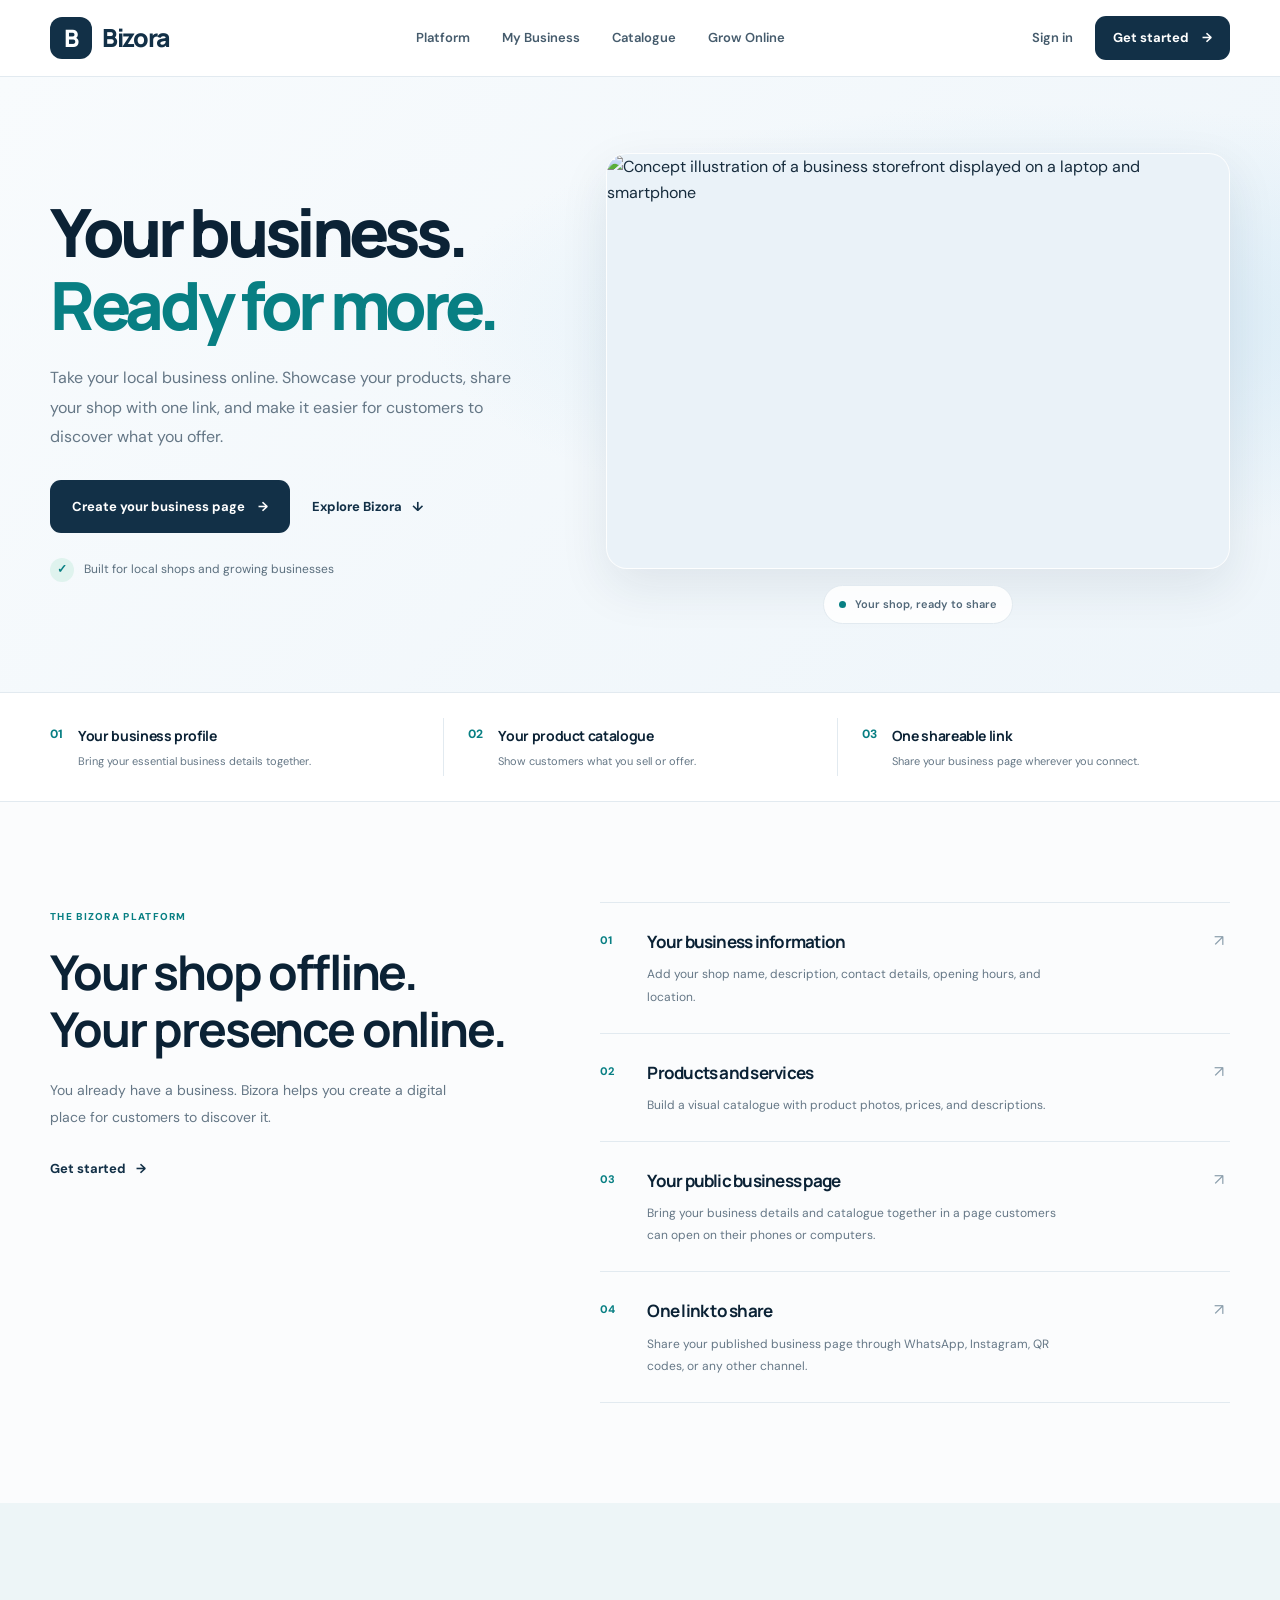
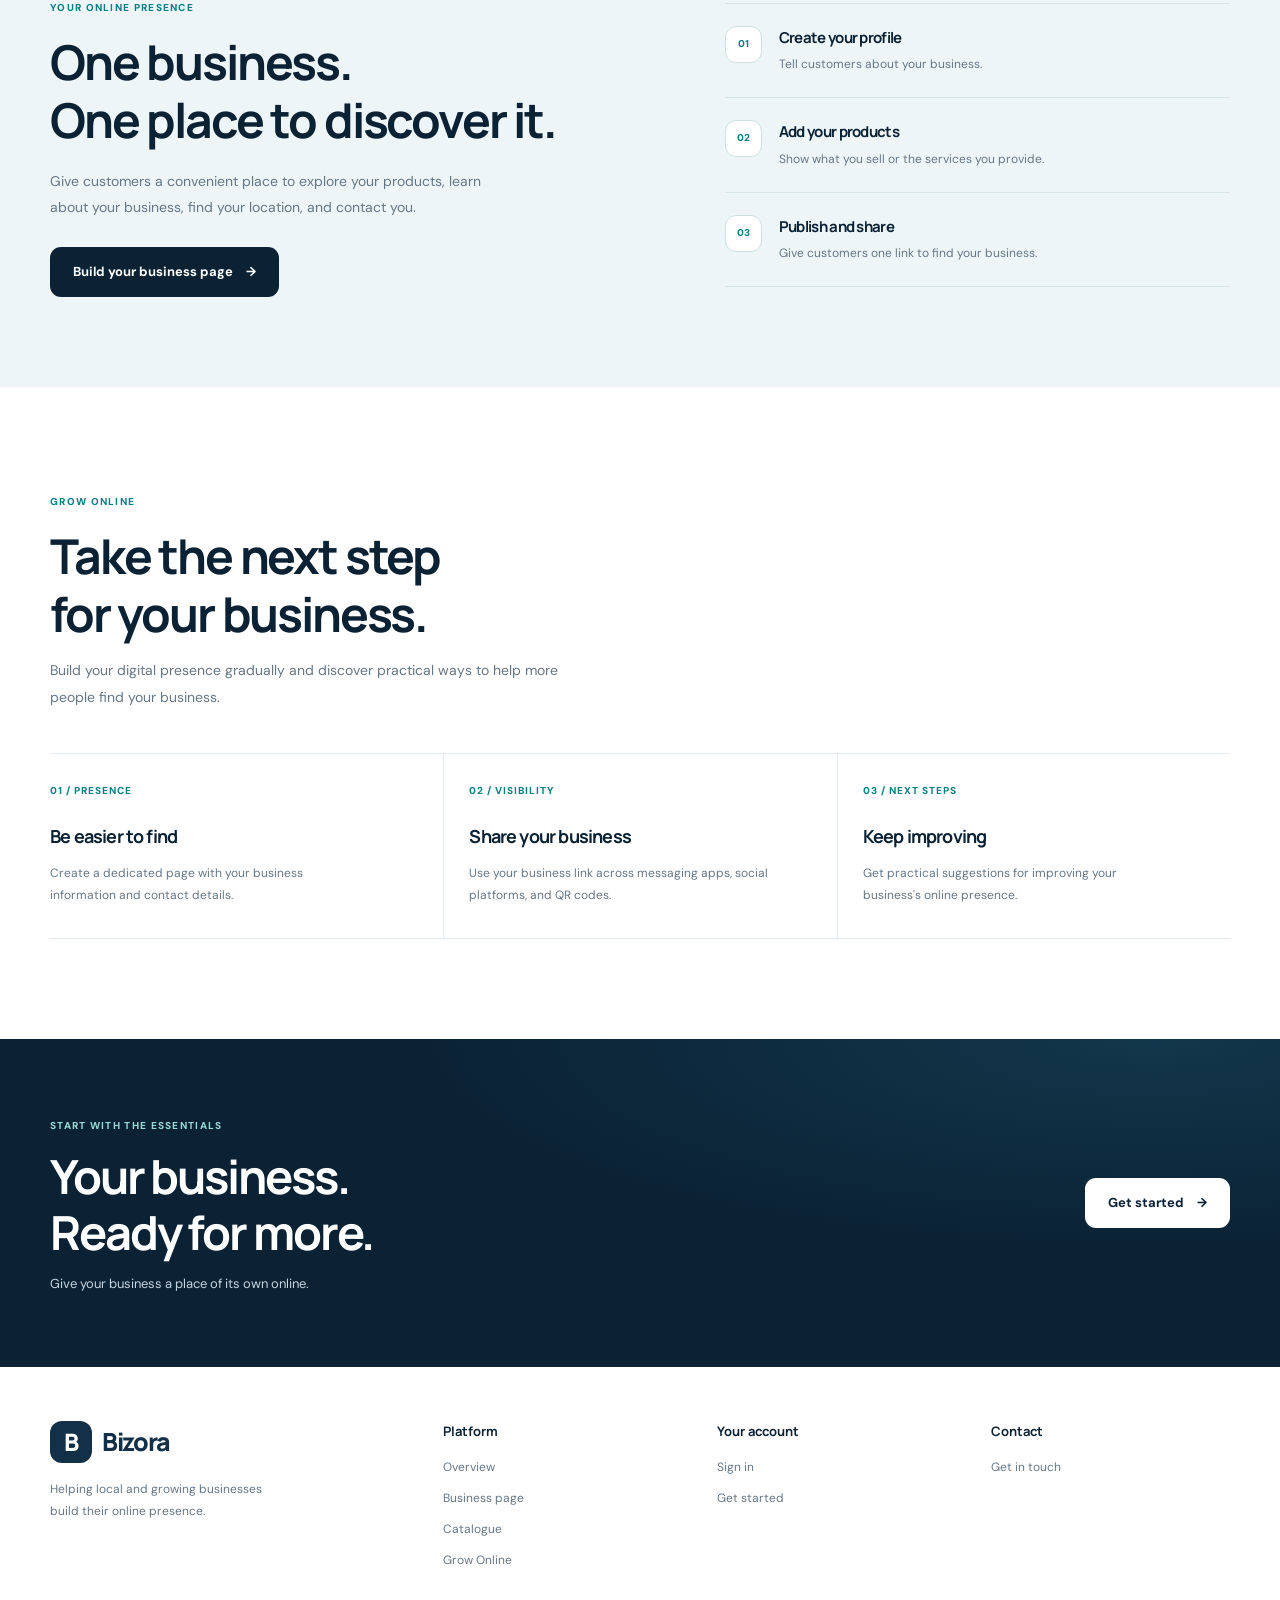
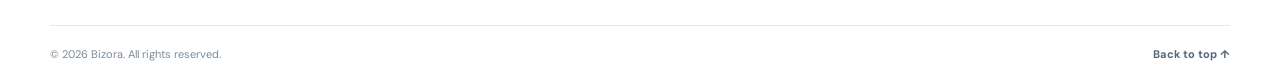
==== commit ddc263e4: "Update index.html" ====
--- a/index.html
+++ b/index.html
@@ -131,7 +131,7 @@
 
                     <div class="hero-image-frame">
                         <img
-                            src="./assets/bizora-hero.png"
+                            src="bizora-hero.png"
                             alt="Concept illustration of a business storefront displayed on a laptop and smartphone"
                             class="hero-image"
                             fetchpriority="high"
--- a/style.css
+++ b/style.css
@@ -1,21 +1,25 @@
-/* =========================
-   BIZORA — DESIGN SYSTEM
-========================= */
+/* ========================================
+   BIZORA — RESPONSIVE DESIGN SYSTEM
+   Theme: Midnight Navy / Teal / Ice Blue
+======================================== */
 
 :root {
-    --navy: #102d46;
-    --navy-deep: #0a2035;
-    --teal: #087f82;
-    --teal-light: #e1f4f1;
-    --ink: #182b3d;
-    --muted: #667786;
-    --paper: #f8fafb;
+    --navy: #123047;
+    --navy-dark: #0b2235;
+    --teal: #087f83;
+    --teal-hover: #06696d;
+    --teal-soft: #e5f5f2;
+    --ice: #f1f7fb;
     --white: #ffffff;
-    --line: #e4eaf0;
+    --ink: #172c3d;
+    --muted: #657786;
+    --border: #e2eaf0;
     --container: 1180px;
-    --radius: 22px;
-    --shadow: 0 24px 70px rgba(16, 45, 70, 0.09);
-}
+    --radius: 16px;
+    --shadow: 0 18px 50px rgba(18, 48, 71, 0.09);
+}
+
+/* RESET */
 
 * {
     box-sizing: border-box;
@@ -23,24 +27,18 @@
 
 html {
     scroll-behavior: smooth;
-    scroll-padding-top: 90px;
+    scroll-padding-top: 95px;
 }
 
 body {
     margin: 0;
+    color: var(--ink);
     background: var(--white);
-    color: var(--ink);
     font-family: "DM Sans", sans-serif;
     line-height: 1.65;
     -webkit-font-smoothing: antialiased;
 }
 
-body,
-button,
-a {
-    -webkit-tap-highlight-color: transparent;
-}
-
 img {
     display: block;
     max-width: 100%;
@@ -55,9 +53,17 @@
     font: inherit;
 }
 
-button,
-a {
-    touch-action: manipulation;
+h1,
+h2,
+h3 {
+    margin-top: 0;
+    color: var(--navy-dark);
+    font-family: "Manrope", sans-serif;
+    letter-spacing: -0.045em;
+}
+
+p {
+    margin-top: 0;
 }
 
 .container {
@@ -65,46 +71,26 @@
     margin-inline: auto;
 }
 
-h1,
-h2,
-h3,
-p {
-    margin-top: 0;
-}
-
-h1,
-h2,
-h3 {
-    font-family: "Manrope", sans-serif;
-    color: var(--navy-deep);
-    letter-spacing: -0.045em;
-}
-
 ::selection {
-    background: #c7eae5;
-    color: var(--navy-deep);
-}
-
-
-/* =========================
-   BUTTONS
-========================= */
+    color: var(--navy-dark);
+    background: #c9eeea;
+}
+
+
+/* BUTTONS */
 
 .button {
     display: inline-flex;
+    min-height: 50px;
     align-items: center;
     justify-content: center;
-    gap: 16px;
-    min-height: 52px;
-    padding: 0 23px;
+    gap: 13px;
+    padding: 0 22px;
     border: 1px solid transparent;
-    border-radius: 12px;
-    font-size: 14px;
+    border-radius: 11px;
+    font-size: 13px;
     font-weight: 700;
-    transition:
-        transform 180ms ease,
-        background 180ms ease,
-        box-shadow 180ms ease;
+    transition: background 180ms ease, transform 180ms ease;
 }
 
 .button:hover {
@@ -112,19 +98,17 @@
 }
 
 .button-primary {
+    color: var(--white);
     background: var(--navy);
-    color: var(--white);
-    box-shadow: 0 7px 18px rgba(16, 45, 70, 0.12);
 }
 
 .button-primary:hover {
     background: var(--teal);
-    box-shadow: 0 10px 24px rgba(8, 127, 130, 0.16);
 }
 
 .button-dark {
-    background: var(--navy-deep);
     color: var(--white);
+    background: var(--navy-dark);
 }
 
 .button-dark:hover {
@@ -132,21 +116,21 @@
 }
 
 .button-light {
+    color: var(--navy-dark);
     background: var(--white);
-    color: var(--navy);
 }
 
 .button-light:hover {
-    background: var(--teal-light);
+    background: var(--teal-soft);
 }
 
 .text-link {
     display: inline-flex;
-    align-items: center;
-    gap: 12px;
     width: fit-content;
+    align-items: center;
+    gap: 10px;
     color: var(--navy);
-    font-size: 14px;
+    font-size: 13px;
     font-weight: 700;
     transition: color 180ms ease;
 }
@@ -156,73 +140,66 @@
 }
 
 
-/* =========================
-   HEADER
-========================= */
+/* HEADER */
 
 .site-header {
     position: sticky;
+    z-index: 100;
     top: 0;
-    z-index: 100;
-    background: rgba(255, 255, 255, 0.94);
-    border-bottom: 1px solid rgba(228, 234, 240, 0.85);
-    backdrop-filter: blur(16px);
+    background: rgba(255, 255, 255, 0.96);
+    border-bottom: 1px solid var(--border);
+    backdrop-filter: blur(14px);
 }
 
 .header-inner {
-    min-height: 80px;
     display: flex;
+    min-height: 76px;
     align-items: center;
     justify-content: space-between;
-    gap: 32px;
+    gap: 28px;
 }
 
 .brand {
     display: inline-flex;
-    align-items: center;
-    gap: 11px;
     flex-shrink: 0;
+    align-items: center;
+    gap: 10px;
 }
 
 .brand-mark {
     display: grid;
-    width: 44px;
-    height: 44px;
+    width: 42px;
+    height: 42px;
     place-items: center;
-    border-radius: 13px;
+    border-radius: 12px;
+    color: var(--white);
     background: var(--navy);
-    color: var(--white);
+    font-family: "Manrope", sans-serif;
+    font-size: 24px;
+    font-weight: 800;
+    letter-spacing: -0.06em;
+}
+
+.brand-name {
+    color: var(--navy);
     font-family: "Manrope", sans-serif;
     font-size: 25px;
     font-weight: 800;
-    letter-spacing: -0.06em;
-    box-shadow: 0 5px 14px rgba(16, 45, 70, 0.12);
-}
-
-.brand-name {
-    color: var(--navy);
-    font-family: "Manrope", sans-serif;
-    font-size: 26px;
-    font-weight: 800;
     letter-spacing: -0.055em;
 }
 
-.nav-links,
-.header-actions {
+.nav-links {
     display: flex;
     align-items: center;
-}
-
-.nav-links {
-    gap: clamp(22px, 3vw, 42px);
-    margin-left: auto;
-    margin-right: auto;
+    justify-content: center;
+    gap: clamp(18px, 2.5vw, 34px);
+    margin-inline: auto;
 }
 
 .nav-links a,
 .sign-in {
-    color: #425468;
-    font-size: 14px;
+    color: #455b6c;
+    font-size: 13px;
     font-weight: 600;
     transition: color 180ms ease;
 }
@@ -233,73 +210,54 @@
 }
 
 .header-actions {
-    gap: 25px;
+    display: flex;
     flex-shrink: 0;
+    align-items: center;
+    gap: 22px;
 }
 
 .header-cta {
-    min-height: 46px;
-    padding-inline: 19px;
+    min-height: 44px;
+    padding-inline: 17px;
 }
 
 .menu-toggle {
     display: none;
 }
 
-
-/* =========================
-   HERO
-========================= */
+.mobile-sign-in {
+    display: none;
+}
+
+
+/* HERO */
 
 .hero {
-    position: relative;
     overflow: hidden;
-    padding: 86px 0 80px;
+    padding-block: 76px 68px;
     background:
         radial-gradient(
-            ellipse at 83% 34%,
-            rgba(204, 230, 247, 0.54),
-            transparent 38%
+            ellipse at 82% 40%,
+            rgba(198, 226, 243, 0.58),
+            transparent 42%
         ),
-        linear-gradient(135deg, #f7fafc 0%, #f2f7fb 100%);
+        linear-gradient(130deg, #f8fbfd 0%, #eef5fa 100%);
 }
 
 .hero-grid {
     display: grid;
-    grid-template-columns: minmax(0, 0.88fr) minmax(0, 1.12fr);
+    grid-template-columns: minmax(0, 0.9fr) minmax(0, 1.1fr);
     align-items: center;
     gap: 46px;
 }
 
 .hero-copy {
-    position: relative;
-    z-index: 2;
-}
-
-.hero-label {
-    display: inline-flex;
-    align-items: center;
-    gap: 9px;
-    padding: 7px 13px;
-    border: 1px solid #d1ebe6;
-    border-radius: 999px;
-    background: #e6f5f2;
-    color: #176f70;
-    font-size: 12px;
-    font-weight: 700;
-}
-
-.label-dot,
-.caption-dot {
-    width: 7px;
-    height: 7px;
-    border-radius: 50%;
-    background: var(--teal);
+    min-width: 0;
 }
 
 .hero h1 {
-    margin: 25px 0 22px;
-    font-size: clamp(43px, 5.1vw, 69px);
+    margin-bottom: 22px;
+    font-size: clamp(44px, 5.2vw, 68px);
     font-weight: 800;
     line-height: 1.1;
     letter-spacing: -0.065em;
@@ -310,60 +268,58 @@
 }
 
 .hero-description {
-    max-width: 475px;
-    margin-bottom: 29px;
+    max-width: 480px;
+    margin-bottom: 28px;
     color: var(--muted);
-    font-size: 17px;
-    line-height: 1.8;
+    font-size: 16px;
+    line-height: 1.85;
 }
 
 .hero-actions {
     display: flex;
     align-items: center;
     flex-wrap: wrap;
-    gap: 25px;
+    gap: 22px;
 }
 
 .hero-primary {
-    min-height: 55px;
-    padding-inline: 25px;
+    min-height: 53px;
+    padding-inline: 21px;
 }
 
 .hero-note {
     display: flex;
     align-items: center;
-    gap: 11px;
-    margin-top: 31px;
-    color: #536677;
-    font-size: 13px;
+    gap: 10px;
+    margin-top: 25px;
+    color: #5b6f7e;
+    font-size: 12px;
 }
 
 .note-check {
     display: grid;
-    width: 25px;
-    height: 25px;
+    width: 24px;
+    height: 24px;
+    flex-shrink: 0;
     place-items: center;
     border-radius: 50%;
-    background: #dff2ed;
     color: var(--teal);
-    font-size: 13px;
+    background: #dff3ee;
     font-weight: 800;
 }
 
 
-/* Hero artwork */
+/* HERO IMAGE */
 
 .hero-visual {
-    position: relative;
     min-width: 0;
 }
 
 .hero-image-frame {
-    position: relative;
     overflow: hidden;
-    border: 1px solid rgba(255, 255, 255, 0.85);
-    border-radius: 25px;
-    background: #edf4f9;
+    border: 1px solid rgba(255, 255, 255, 0.9);
+    border-radius: 21px;
+    background: #eaf2f8;
     box-shadow: var(--shadow);
 }
 
@@ -371,48 +327,54 @@
     width: 100%;
     height: auto;
     aspect-ratio: 1.5;
-    object-fit: cover;
+    object-fit: contain;
 }
 
 .hero-image-caption {
     display: flex;
+    width: fit-content;
+    max-width: 100%;
     align-items: center;
     justify-content: center;
     gap: 9px;
-    width: fit-content;
-    max-width: 100%;
-    margin: 17px auto 0;
+    margin: 16px auto 0;
     padding: 9px 15px;
-    border: 1px solid #e0e9ef;
+    border: 1px solid var(--border);
     border-radius: 999px;
-    background: rgba(255, 255, 255, 0.9);
-    color: #4c6172;
-    font-size: 12px;
+    color: #526879;
+    background: rgba(255, 255, 255, 0.88);
+    font-size: 11px;
     font-weight: 600;
 }
 
-
-/* =========================
-   VALUE STRIP
-========================= */
+.caption-dot {
+    width: 7px;
+    height: 7px;
+    flex-shrink: 0;
+    border-radius: 50%;
+    background: var(--teal);
+}
+
+
+/* VALUE STRIP */
 
 .value-strip {
-    border-top: 1px solid #e6edf2;
-    border-bottom: 1px solid #e6edf2;
+    border-top: 1px solid var(--border);
+    border-bottom: 1px solid var(--border);
     background: var(--white);
 }
 
 .value-grid {
     display: grid;
-    grid-template-columns: repeat(3, 1fr);
-    padding-block: 28px;
+    grid-template-columns: repeat(3, minmax(0, 1fr));
+    padding-block: 25px;
 }
 
 .value-item {
     display: flex;
     align-items: flex-start;
-    gap: 16px;
-    padding: 5px 26px;
+    gap: 15px;
+    padding: 6px 24px;
 }
 
 .value-item:first-child {
@@ -420,56 +382,51 @@
 }
 
 .value-item + .value-item {
-    border-left: 1px solid var(--line);
+    border-left: 1px solid var(--border);
 }
 
 .value-number {
+    padding-top: 1px;
     color: var(--teal);
-    font-family: "Manrope", sans-serif;
-    font-size: 13px;
+    font-size: 12px;
     font-weight: 800;
-    letter-spacing: 0.04em;
 }
 
 .value-item h3 {
     margin-bottom: 5px;
-    font-size: 15px;
+    font-size: 14px;
     letter-spacing: -0.025em;
 }
 
 .value-item p {
     margin-bottom: 0;
     color: var(--muted);
-    font-size: 12px;
+    font-size: 11px;
     line-height: 1.7;
 }
 
 
-/* =========================
-   SHARED SECTIONS
-========================= */
+/* SECTION DEFAULTS */
 
 .section {
-    padding-block: 110px;
+    padding-block: 100px;
 }
 
 .eyebrow {
     display: inline-block;
-    margin-bottom: 18px;
+    margin-bottom: 17px;
     color: var(--teal);
-    font-size: 11px;
+    font-size: 10px;
     font-weight: 800;
-    letter-spacing: 0.12em;
+    letter-spacing: 0.13em;
 }
 
 .section-copy h2,
 .presence-copy h2,
-.process-heading h2,
-.about-copy h2 {
-    margin-bottom: 21px;
-    font-size: clamp(33px, 4vw, 49px);
-    font-weight: 800;
-    line-height: 1.19;
+.process-heading h2 {
+    margin-bottom: 19px;
+    font-size: clamp(34px, 4vw, 48px);
+    line-height: 1.2;
 }
 
 .section-description,
@@ -477,23 +434,21 @@
 .process-heading > p,
 .about-copy > p {
     color: var(--muted);
-    font-size: 15px;
+    font-size: 14px;
     line-height: 1.9;
 }
 
 .section-description {
-    max-width: 440px;
-    margin-bottom: 26px;
+    max-width: 430px;
+    margin-bottom: 24px;
 }
 
 .section-link {
-    margin-top: 6px;
-}
-
-
-/* =========================
-   PLATFORM
-========================= */
+    margin-top: 4px;
+}
+
+
+/* PLATFORM FEATURES */
 
 .platform-section {
     background: #fbfcfd;
@@ -501,157 +456,150 @@
 
 .platform-layout {
     display: grid;
-    grid-template-columns: 0.85fr 1.15fr;
+    grid-template-columns: minmax(0, 0.85fr) minmax(0, 1.15fr);
     align-items: start;
-    gap: 100px;
+    gap: 85px;
 }
 
 .section-copy {
     position: sticky;
-    top: 125px;
+    top: 115px;
 }
 
 .platform-features {
-    border-top: 1px solid var(--line);
+    border-top: 1px solid var(--border);
 }
 
 .platform-feature {
     display: grid;
-    grid-template-columns: 34px minmax(0, 1fr) 20px;
+    grid-template-columns: 30px minmax(0, 1fr) 16px;
     align-items: start;
-    gap: 19px;
-    padding: 27px 0;
-    border-bottom: 1px solid var(--line);
+    gap: 17px;
+    padding-block: 25px;
+    border-bottom: 1px solid var(--border);
     transition: padding 180ms ease;
 }
 
 .platform-feature:hover {
-    padding-inline: 8px;
+    padding-inline: 6px;
 }
 
 .feature-index {
     padding-top: 3px;
     color: var(--teal);
-    font-size: 12px;
+    font-size: 11px;
     font-weight: 800;
 }
 
 .feature-content h3 {
-    margin-bottom: 8px;
-    font-size: 18px;
-    font-weight: 750;
+    margin-bottom: 7px;
+    font-size: 17px;
 }
 
 .feature-content p {
     max-width: 430px;
     margin-bottom: 0;
     color: var(--muted);
-    font-size: 13px;
+    font-size: 12px;
     line-height: 1.85;
 }
 
 .feature-arrow {
-    color: #91a3b1;
-    font-size: 17px;
-    transition: color 180ms ease, transform 180ms ease;
+    color: #8b9eac;
+    font-size: 16px;
 }
 
 .platform-feature:hover .feature-arrow {
     color: var(--teal);
-    transform: translate(2px, -2px);
-}
-
-
-/* =========================
-   ONLINE PRESENCE
-========================= */
+}
+
+
+/* ONLINE PRESENCE */
 
 .presence-section {
-    padding-block: 100px;
+    padding-block: 90px;
     background: #edf5f7;
 }
 
 .presence-layout {
     display: grid;
-    grid-template-columns: 1fr 0.8fr;
-    align-items: center;
-    gap: 100px;
+    grid-template-columns: minmax(0, 1fr) minmax(0, 0.85fr);
+    align-items: center;
+    gap: 80px;
 }
 
 .presence-copy > p {
-    max-width: 480px;
-    margin-bottom: 27px;
+    max-width: 470px;
+    margin-bottom: 26px;
 }
 
 .presence-steps {
-    border-top: 1px solid #d7e4e8;
+    border-top: 1px solid #d6e3e7;
 }
 
 .presence-step {
     display: flex;
     align-items: flex-start;
-    gap: 21px;
-    padding: 24px 0;
-    border-bottom: 1px solid #d7e4e8;
+    gap: 17px;
+    padding-block: 22px;
+    border-bottom: 1px solid #d6e3e7;
 }
 
 .step-marker {
     display: grid;
-    width: 38px;
-    height: 38px;
+    width: 37px;
+    height: 37px;
     flex-shrink: 0;
     place-items: center;
-    border: 1px solid #c9e0e2;
-    border-radius: 12px;
-    background: #ffffff;
+    border: 1px solid #cde0e2;
+    border-radius: 11px;
     color: var(--teal);
-    font-size: 11px;
+    background: var(--white);
+    font-size: 10px;
     font-weight: 800;
 }
 
 .presence-step h3 {
-    margin: 2px 0 5px;
-    font-size: 16px;
+    margin-bottom: 5px;
+    font-size: 15px;
 }
 
 .presence-step p {
     margin-bottom: 0;
     color: var(--muted);
-    font-size: 13px;
-}
-
-
-/* =========================
-   HOW IT WORKS
-========================= */
+    font-size: 12px;
+}
+
+
+/* GROW ONLINE */
 
 .process-section {
     background: var(--white);
 }
 
 .process-heading {
-    max-width: 620px;
-    margin-bottom: 49px;
+    max-width: 630px;
+    margin-bottom: 42px;
 }
 
 .process-heading h2 {
-    margin-bottom: 16px;
+    margin-bottom: 15px;
 }
 
 .process-heading > p {
-    max-width: 520px;
+    max-width: 510px;
     margin-bottom: 0;
 }
 
 .process-grid {
     display: grid;
-    grid-template-columns: repeat(3, 1fr);
-    border-top: 1px solid var(--line);
-    border-bottom: 1px solid var(--line);
+    grid-template-columns: repeat(3, minmax(0, 1fr));
+    border-top: 1px solid var(--border);
+    border-bottom: 1px solid var(--border);
 }
 
 .process-step {
-    padding: 31px 28px 35px;
+    padding: 29px 25px 32px;
 }
 
 .process-step:first-child {
@@ -659,53 +607,50 @@
 }
 
 .process-step + .process-step {
-    border-left: 1px solid var(--line);
+    border-left: 1px solid var(--border);
 }
 
 .process-number {
     display: block;
-    margin-bottom: 26px;
+    margin-bottom: 23px;
     color: var(--teal);
     font-size: 10px;
     font-weight: 800;
-    letter-spacing: 0.12em;
+    letter-spacing: 0.1em;
 }
 
 .process-step h3 {
-    margin-bottom: 11px;
-    font-size: 19px;
-    line-height: 1.45;
+    margin-bottom: 10px;
+    font-size: 18px;
 }
 
 .process-step p {
     max-width: 300px;
     margin-bottom: 0;
     color: var(--muted);
-    font-size: 13px;
+    font-size: 12px;
     line-height: 1.85;
 }
 
 
-/* =========================
-   ABOUT
-========================= */
+/* ABOUT */
 
 .about-section {
-    padding-block: 75px;
-    background: #f7f9fb;
+    padding-block: 68px;
+    background: #f5f8fa;
 }
 
 .about-layout {
     display: grid;
     grid-template-columns: 0.7fr 1.3fr;
     align-items: start;
-    gap: 90px;
+    gap: 75px;
 }
 
 .about-brand {
     display: flex;
     align-items: center;
-    gap: 14px;
+    gap: 13px;
     color: var(--navy);
     font-family: "Manrope", sans-serif;
     font-size: 23px;
@@ -715,43 +660,42 @@
 
 .about-brand-mark {
     display: grid;
-    width: 53px;
-    height: 53px;
+    width: 48px;
+    height: 48px;
     place-items: center;
-    border-radius: 16px;
+    border-radius: 13px;
+    color: var(--white);
     background: var(--navy);
-    color: white;
-    font-size: 29px;
+    font-size: 26px;
     font-weight: 800;
 }
 
 .about-copy {
-    max-width: 660px;
+    max-width: 650px;
 }
 
 .about-copy h2 {
-    max-width: 570px;
+    margin-bottom: 16px;
+    font-size: clamp(32px, 3.8vw, 43px);
+    line-height: 1.25;
 }
 
 .about-copy > p {
-    max-width: 610px;
     margin-bottom: 0;
 }
 
 
-/* =========================
-   FINAL CTA
-========================= */
+/* FINAL CTA */
 
 .final-cta {
-    padding-block: 75px;
+    padding-block: 72px;
     background:
         radial-gradient(
             ellipse at 90% 0%,
-            rgba(53, 126, 150, 0.2),
+            rgba(43, 123, 148, 0.23),
             transparent 45%
         ),
-        var(--navy-deep);
+        var(--navy-dark);
 }
 
 .final-cta-inner {
@@ -763,52 +707,46 @@
 
 .cta-eyebrow {
     display: inline-block;
-    margin-bottom: 15px;
-    color: #91d9d0;
+    margin-bottom: 13px;
+    color: #9bdad4;
     font-size: 10px;
     font-weight: 800;
-    letter-spacing: 0.14em;
+    letter-spacing: 0.13em;
 }
 
 .final-cta h2 {
-    margin-bottom: 15px;
+    margin-bottom: 13px;
     color: var(--white);
-    font-size: clamp(35px, 4vw, 48px);
+    font-size: clamp(36px, 4vw, 47px);
     line-height: 1.2;
 }
 
 .final-cta p {
     margin-bottom: 0;
-    color: #c1d0dc;
-    font-size: 14px;
-}
-
-.final-cta .button {
-    flex-shrink: 0;
-}
-
-
-/* =========================
-   FOOTER
-========================= */
+    color: #c6d4de;
+    font-size: 13px;
+}
+
+
+/* FOOTER */
 
 .site-footer {
-    background: #ffffff;
+    background: var(--white);
 }
 
 .footer-main {
     display: grid;
-    grid-template-columns: 1.5fr repeat(3, 1fr);
-    gap: 50px;
-    padding-block: 60px;
+    grid-template-columns: 1.5fr repeat(3, minmax(0, 1fr));
+    gap: 35px;
+    padding-block: 54px;
 }
 
 .footer-description {
-    max-width: 245px;
-    margin-top: 18px;
+    max-width: 240px;
+    margin-top: 15px;
     margin-bottom: 0;
     color: var(--muted);
-    font-size: 13px;
+    font-size: 12px;
     line-height: 1.85;
 }
 
@@ -816,11 +754,11 @@
     display: flex;
     flex-direction: column;
     align-items: flex-start;
-    gap: 12px;
+    gap: 11px;
 }
 
 .footer-column h3 {
-    margin-bottom: 6px;
+    margin-bottom: 5px;
     font-size: 13px;
     letter-spacing: 0;
 }
@@ -840,32 +778,29 @@
     display: flex;
     align-items: center;
     justify-content: space-between;
-    gap: 20px;
-    padding-block: 21px;
-    border-top: 1px solid var(--line);
+    gap: 18px;
+    padding-block: 19px;
+    border-top: 1px solid var(--border);
 }
 
 .footer-bottom p {
     margin-bottom: 0;
-    color: #82909d;
+    color: #7b8b98;
     font-size: 11px;
 }
 
 .back-to-top {
-    color: #526575;
-    font-size: 12px;
+    color: #526879;
+    font-size: 11px;
     font-weight: 700;
-    transition: color 180ms ease;
-}
-
-
-/* =========================
-   ACCESSIBILITY
-========================= */
+}
+
+
+/* ACCESSIBILITY */
 
 a:focus-visible,
 button:focus-visible {
-    outline: 3px solid #49b7b1;
+    outline: 3px solid #36aaa7;
     outline-offset: 4px;
 }
 
@@ -874,111 +809,104 @@
     *::before,
     *::after {
         scroll-behavior: auto !important;
-        animation-duration: 0.01ms !important;
-        animation-iteration-count: 1 !important;
         transition-duration: 0.01ms !important;
     }
 }
 
 
-/* =========================
-   TABLET
-========================= */
+/* ========================================
+   TABLET AND SMALL LAPTOPS
+======================================== */
 
 @media (max-width: 1000px) {
-    :root {
-        --container: 850px;
-    }
-
     .header-inner {
-        gap: 22px;
+        gap: 18px;
     }
 
     .nav-links {
-        gap: 20px;
+        gap: 17px;
     }
 
     .header-actions {
-        gap: 17px;
+        gap: 15px;
     }
 
     .hero {
-        padding-block: 65px;
+        padding-block: 60px;
     }
 
     .hero-grid {
-        grid-template-columns: 1fr 1fr;
         gap: 28px;
     }
 
     .hero h1 {
-        font-size: clamp(40px, 5.3vw, 56px);
+        font-size: clamp(40px, 5vw, 55px);
     }
 
     .hero-description {
-        font-size: 15px;
-    }
-
-    .hero-actions {
-        gap: 18px;
+        font-size: 14px;
     }
 
     .platform-layout,
     .presence-layout {
-        gap: 55px;
+        gap: 45px;
     }
 
     .footer-main {
-        gap: 28px;
-    }
-}
-
-
-/* =========================
-   MOBILE NAVIGATION
-========================= */
+        gap: 25px;
+    }
+}
+
+
+/* ========================================
+   MOBILE
+======================================== */
 
 @media (max-width: 760px) {
     .container {
-        width: min(100% - 36px, 560px);
+        width: calc(100% - 36px);
     }
 
     .header-inner {
-        min-height: 72px;
-        flex-wrap: wrap;
-        gap: 0;
+        min-height: 70px;
+        flex-wrap: nowrap;
+        gap: 10px;
+    }
+
+    .brand {
+        gap: 8px;
     }
 
     .brand-mark {
+        width: 38px;
+        height: 38px;
+        border-radius: 11px;
+        font-size: 22px;
+    }
+
+    .brand-name {
+        font-size: 22px;
+    }
+
+    .menu-toggle {
+        display: flex;
         width: 40px;
         height: 40px;
-        border-radius: 12px;
-        font-size: 23px;
-    }
-
-    .brand-name {
-        font-size: 24px;
-    }
-
-    .menu-toggle {
-        display: flex;
-        width: 43px;
-        height: 43px;
+        flex-shrink: 0;
         flex-direction: column;
         align-items: center;
         justify-content: center;
         gap: 5px;
         margin-left: auto;
         padding: 0;
-        border: 1px solid var(--line);
-        border-radius: 12px;
-        background: white;
+        border: 1px solid var(--border);
+        border-radius: 11px;
+        background: var(--white);
         cursor: pointer;
     }
 
     .menu-toggle span {
-        display: block;
-        width: 18px;
+        width: 17px;
         height: 2px;
         border-radius: 2px;
         background: var(--navy);
@@ -999,14 +927,18 @@
 
     .nav-links {
         display: none;
-        order: 3;
-        width: 100%;
+        position: absolute;
+        top: calc(100% + 1px);
+        right: 0;
+        left: 0;
         flex-direction: column;
         align-items: stretch;
         gap: 0;
         margin: 0;
-        padding: 9px 0 14px;
-        border-top: 1px solid var(--line);
+        padding: 12px 22px 17px;
+        border-bottom: 1px solid var(--border);
+        background: var(--white);
+        box-shadow: 0 15px 25px rgba(18, 48, 71, 0.07);
     }
 
     .nav-links.is-open {
@@ -1014,97 +946,116 @@
     }
 
     .nav-links a {
-        padding: 12px 4px;
+        padding: 12px 3px;
+        border-bottom: 1px solid #eef2f5;
+        font-size: 14px;
+    }
+
+    .nav-links .mobile-sign-in {
+        display: block;
+        border-bottom: 0;
+        color: var(--navy);
+        font-weight: 700;
+    }
+
+    .desktop-sign-in {
+        display: none;
     }
 
     .header-actions {
-        order: 2;
-        gap: 13px;
-        margin-left: 14px;
-    }
-
-    .sign-in {
+        flex-shrink: 0;
+        gap: 0;
+        margin-left: 0;
+    }
+
+    .header-cta {
+        min-height: 39px;
+        gap: 7px;
+        padding-inline: 11px;
+        border-radius: 9px;
+        font-size: 11px;
+    }
+
+    .hero {
+        padding-block: 49px 38px;
+    }
+
+    .hero-grid {
+        grid-template-columns: minmax(0, 1fr);
+        gap: 33px;
+    }
+
+    .hero-copy {
+        max-width: 540px;
+    }
+
+    .hero h1 {
+        margin-bottom: 18px;
+        font-size: clamp(41px, 8.5vw, 57px);
+    }
+
+    .hero-description {
+        margin-bottom: 23px;
+        font-size: 14px;
+        line-height: 1.8;
+    }
+
+    .hero-actions {
+        gap: 17px;
+    }
+
+    .hero-primary {
+        min-height: 49px;
+        padding-inline: 15px;
         font-size: 12px;
     }
 
-    .header-cta {
-        min-height: 40px;
-        gap: 8px;
-        padding-inline: 13px;
-        border-radius: 10px;
-        font-size: 12px;
-    }
-
-    .hero {
-        padding: 55px 0 44px;
-    }
-
-    .hero-grid {
-        grid-template-columns: 1fr;
-        gap: 39px;
-    }
-
-    .hero-copy {
-        max-width: 520px;
-    }
-
-    .hero h1 {
+    .hero-note {
         margin-top: 21px;
-        font-size: clamp(42px, 9vw, 59px);
-    }
-
-    .hero-description {
-        max-width: 490px;
-        font-size: 15px;
-        line-height: 1.8;
-    }
-
-    .hero-actions {
-        gap: 20px;
-    }
-
-    .hero-primary {
-        min-height: 51px;
-        padding-inline: 18px;
-        font-size: 13px;
-    }
-
-    .hero-note {
-        margin-top: 23px;
+        font-size: 11px;
     }
 
     .hero-image-frame {
-        border-radius: 19px;
+        border-radius: 17px;
     }
 
     .hero-image-caption {
         margin-top: 12px;
-        font-size: 11px;
+        padding: 8px 12px;
+        font-size: 10px;
     }
 
     .value-grid {
-        grid-template-columns: 1fr;
-        padding-block: 9px;
+        grid-template-columns: minmax(0, 1fr);
+        padding-block: 5px;
     }
 
     .value-item,
     .value-item:first-child {
-        padding: 17px 0;
+        padding: 16px 0;
     }
 
     .value-item + .value-item {
-        border-top: 1px solid var(--line);
+        border-top: 1px solid var(--border);
         border-left: 0;
     }
 
+    .value-item h3 {
+        font-size: 14px;
+    }
+
+    .value-item p {
+        font-size: 11px;
+    }
+
     .section {
-        padding-block: 72px;
+        padding-block: 68px;
     }
 
     .platform-layout,
     .presence-layout {
-        grid-template-columns: 1fr;
-        gap: 38px;
+        grid-template-columns: minmax(0, 1fr);
+        gap: 32px;
     }
 
     .section-copy {
@@ -1113,15 +1064,20 @@
 
     .section-copy h2,
     .presence-copy h2,
-    .process-heading h2,
-    .about-copy h2 {
-        font-size: clamp(32px, 7vw, 43px);
+    .process-heading h2 {
+        font-size: clamp(32px, 7vw, 42px);
+    }
+
+    .section-description,
+    .presence-copy > p,
+    .process-heading > p {
+        font-size: 13px;
     }
 
     .platform-feature {
-        grid-template-columns: 29px minmax(0, 1fr) 17px;
-        gap: 13px;
-        padding-block: 22px;
+        grid-template-columns: 26px minmax(0, 1fr) 14px;
+        gap: 12px;
+        padding-block: 21px;
     }
 
     .platform-feature:hover {
@@ -1129,76 +1085,96 @@
     }
 
     .feature-content h3 {
-        font-size: 16px;
+        font-size: 15px;
+    }
+
+    .feature-content p {
+        font-size: 12px;
     }
 
     .presence-section {
-        padding-block: 70px;
+        padding-block: 65px;
     }
 
     .presence-step {
-        gap: 15px;
+        gap: 14px;
+    }
+
+    .presence-step h3 {
+        font-size: 14px;
     }
 
     .process-heading {
-        margin-bottom: 33px;
+        margin-bottom: 29px;
     }
 
     .process-grid {
-        grid-template-columns: 1fr;
+        grid-template-columns: minmax(0, 1fr);
     }
 
     .process-step,
     .process-step:first-child {
-        padding: 24px 0;
+        padding: 22px 0;
     }
 
     .process-step + .process-step {
-        border-top: 1px solid var(--line);
+        border-top: 1px solid var(--border);
         border-left: 0;
     }
 
     .process-number {
-        margin-bottom: 16px;
+        margin-bottom: 15px;
     }
 
     .process-step h3 {
-        font-size: 18px;
+        font-size: 17px;
     }
 
     .about-section {
-        padding-block: 60px;
+        padding-block: 55px;
     }
 
     .about-layout {
-        grid-template-columns: 1fr;
-        gap: 28px;
+        grid-template-columns: minmax(0, 1fr);
+        gap: 24px;
     }
 
     .about-brand-mark {
-        width: 46px;
-        height: 46px;
-        font-size: 25px;
+        width: 43px;
+        height: 43px;
+        font-size: 23px;
+    }
+
+    .about-copy h2 {
+        font-size: 32px;
+    }
+
+    .about-copy > p {
+        font-size: 13px;
     }
 
     .final-cta {
-        padding-block: 58px;
+        padding-block: 54px;
     }
 
     .final-cta-inner {
         align-items: flex-start;
         flex-direction: column;
-        gap: 27px;
+        gap: 25px;
     }
 
     .final-cta h2 {
-        font-size: 39px;
+        font-size: 38px;
+    }
+
+    .final-cta p {
+        font-size: 12px;
     }
 
     .footer-main {
         grid-template-columns: repeat(2, minmax(0, 1fr));
-        gap: 38px 25px;
-        padding-block: 45px;
+        gap: 32px 20px;
+        padding-block: 42px;
     }
 
     .footer-brand-column {
@@ -1211,39 +1187,45 @@
 }
 
 
-/* =========================
-   SMALL MOBILE
-========================= */
-
-@media (max-width: 400px) {
+/* SMALL PHONES */
+
+@media (max-width: 380px) {
     .container {
-        width: calc(100% - 30px);
+        width: calc(100% - 28px);
+    }
+
+    .header-inner {
+        gap: 7px;
     }
 
     .brand {
-        gap: 8px;
+        gap: 6px;
+    }
+
+    .brand-mark {
+        width: 34px;
+height: 34px;
+        font-size: 20px;
     }
 
     .brand-name {
-        font-size: 22px;
-    }
-
-    .header-actions {
-        gap: 9px;
-        margin-left: 8px;
+        font-size: 19px;
+    }
+
+    .menu-toggle {
+        width: 35px;
+        height: 37px;
     }
 
     .header-cta {
-        padding-inline: 10px;
-        font-size: 11px;
-    }
-
-    .sign-in {
-        font-size: 11px;
+        min-height: 36px;
+        gap: 5px;
+        padding-inline: 8px;
+        font-size: 10px;
     }
 
     .hero h1 {
-        font-size: 39px;
+        font-size: 38px;
     }
 
     .hero-actions {
@@ -1252,21 +1234,13 @@
         gap: 17px;
     }
 
-    .hero-description {
-        font-size: 14px;
-    }
-
     .hero-image {
         aspect-ratio: 1.15;
-        object-fit: contain;
-    }
-
-    .footer-main {
-        gap: 32px 18px;
     }
 
     .footer-bottom {
         flex-direction: column;
-        gap: 10px;
-    }
-}+        gap: 9px;
+    }
+}
+ 
